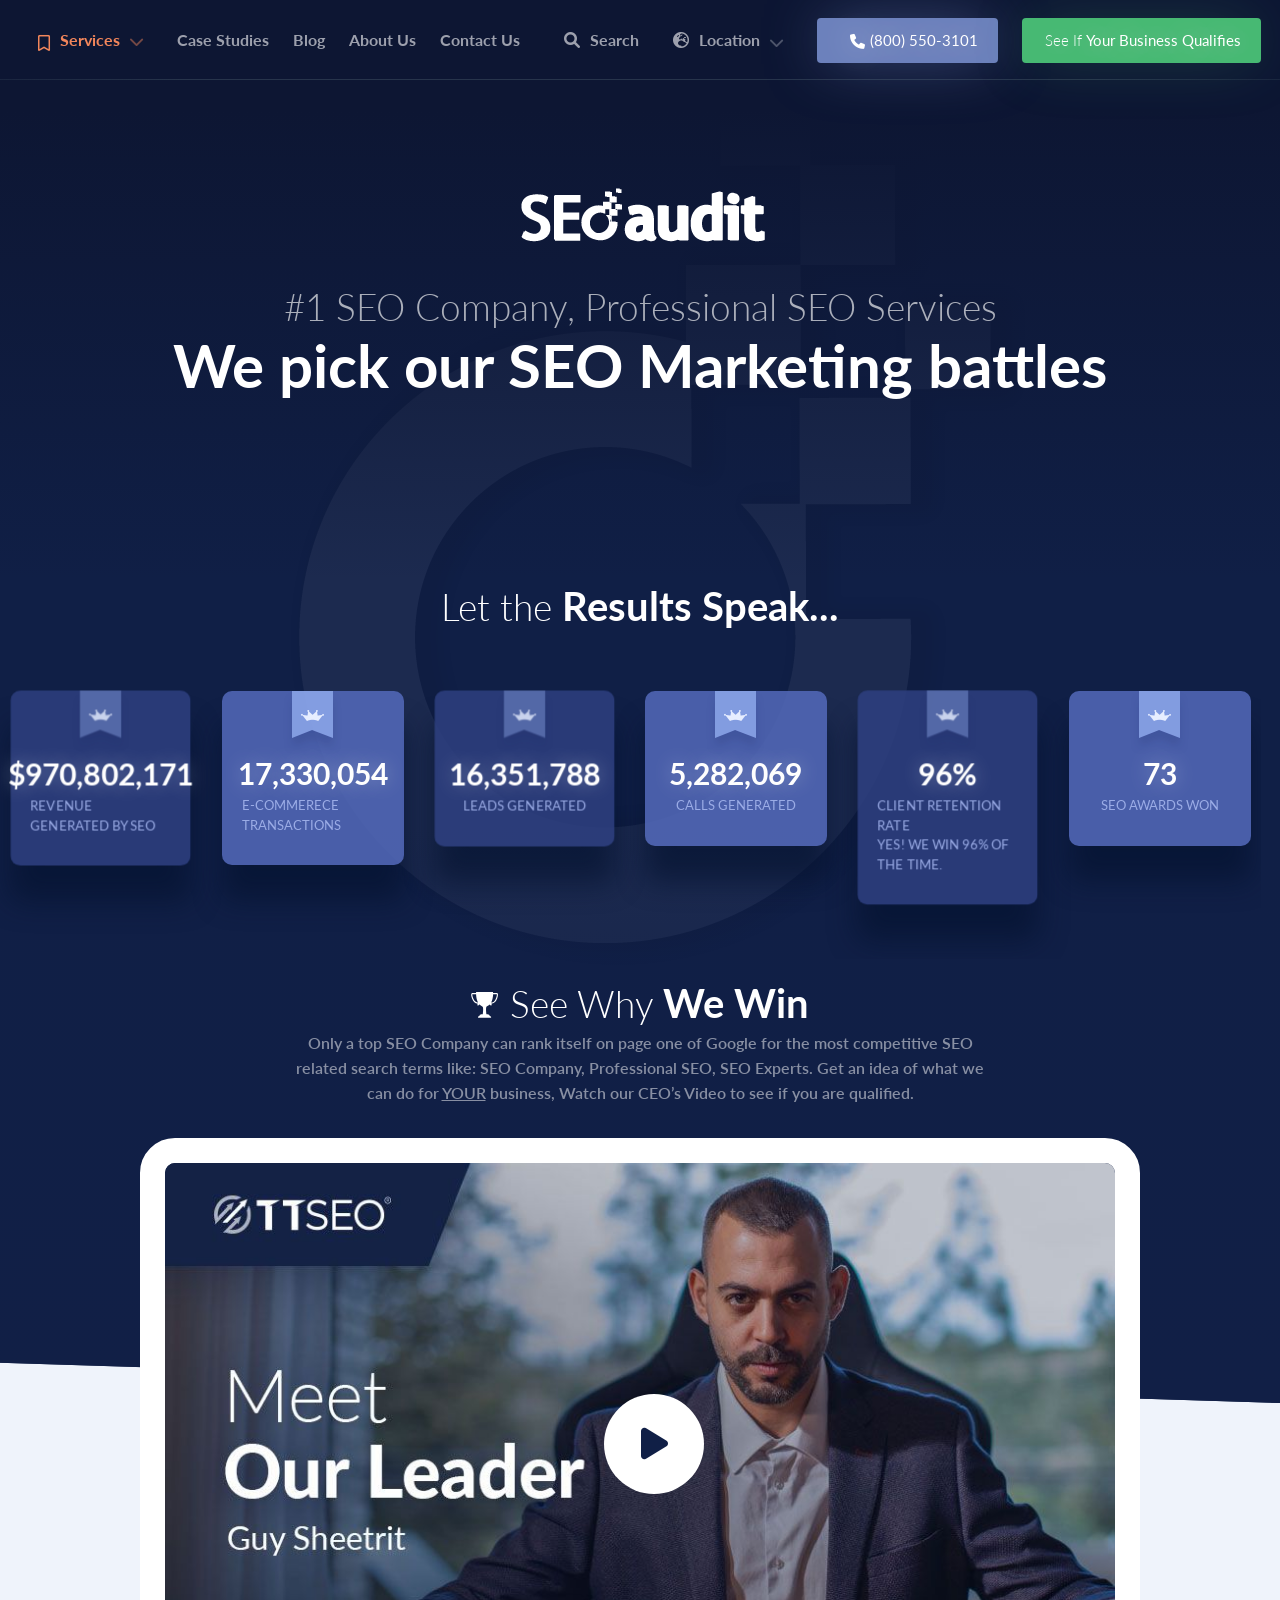
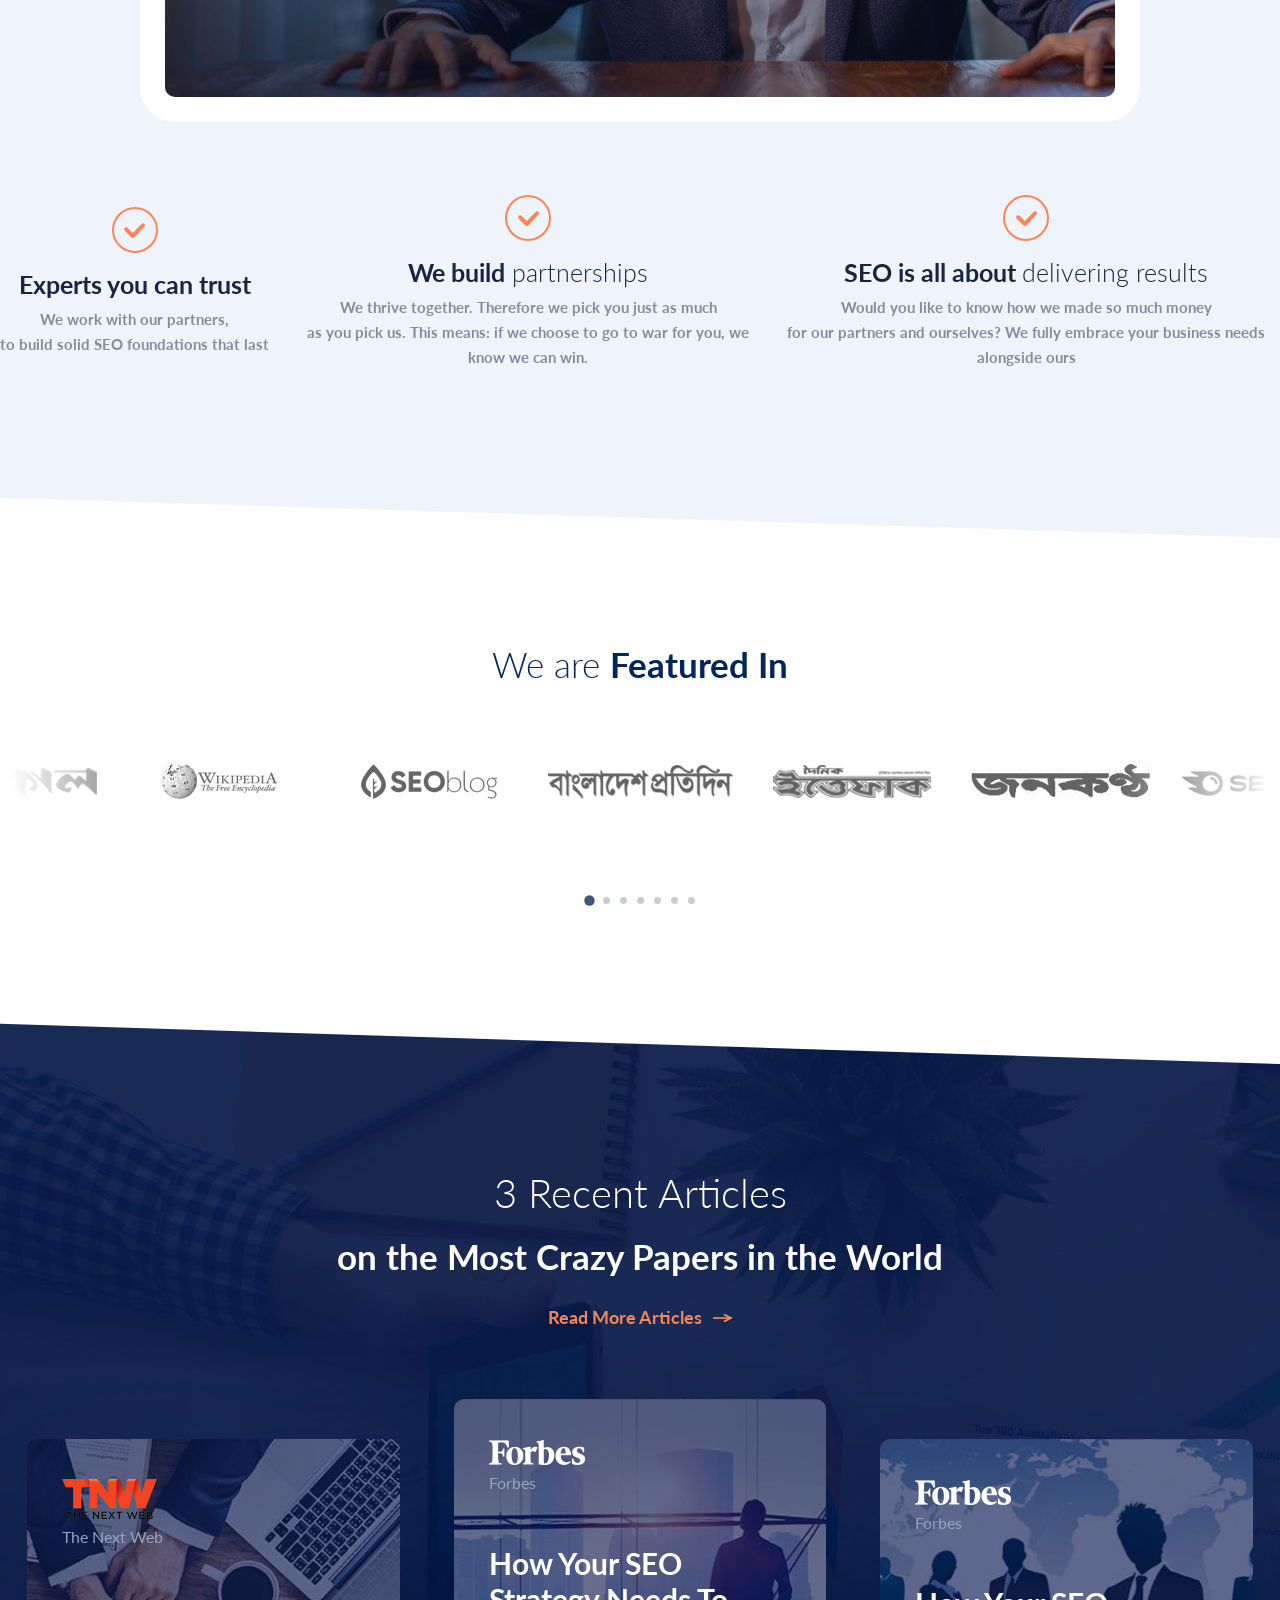
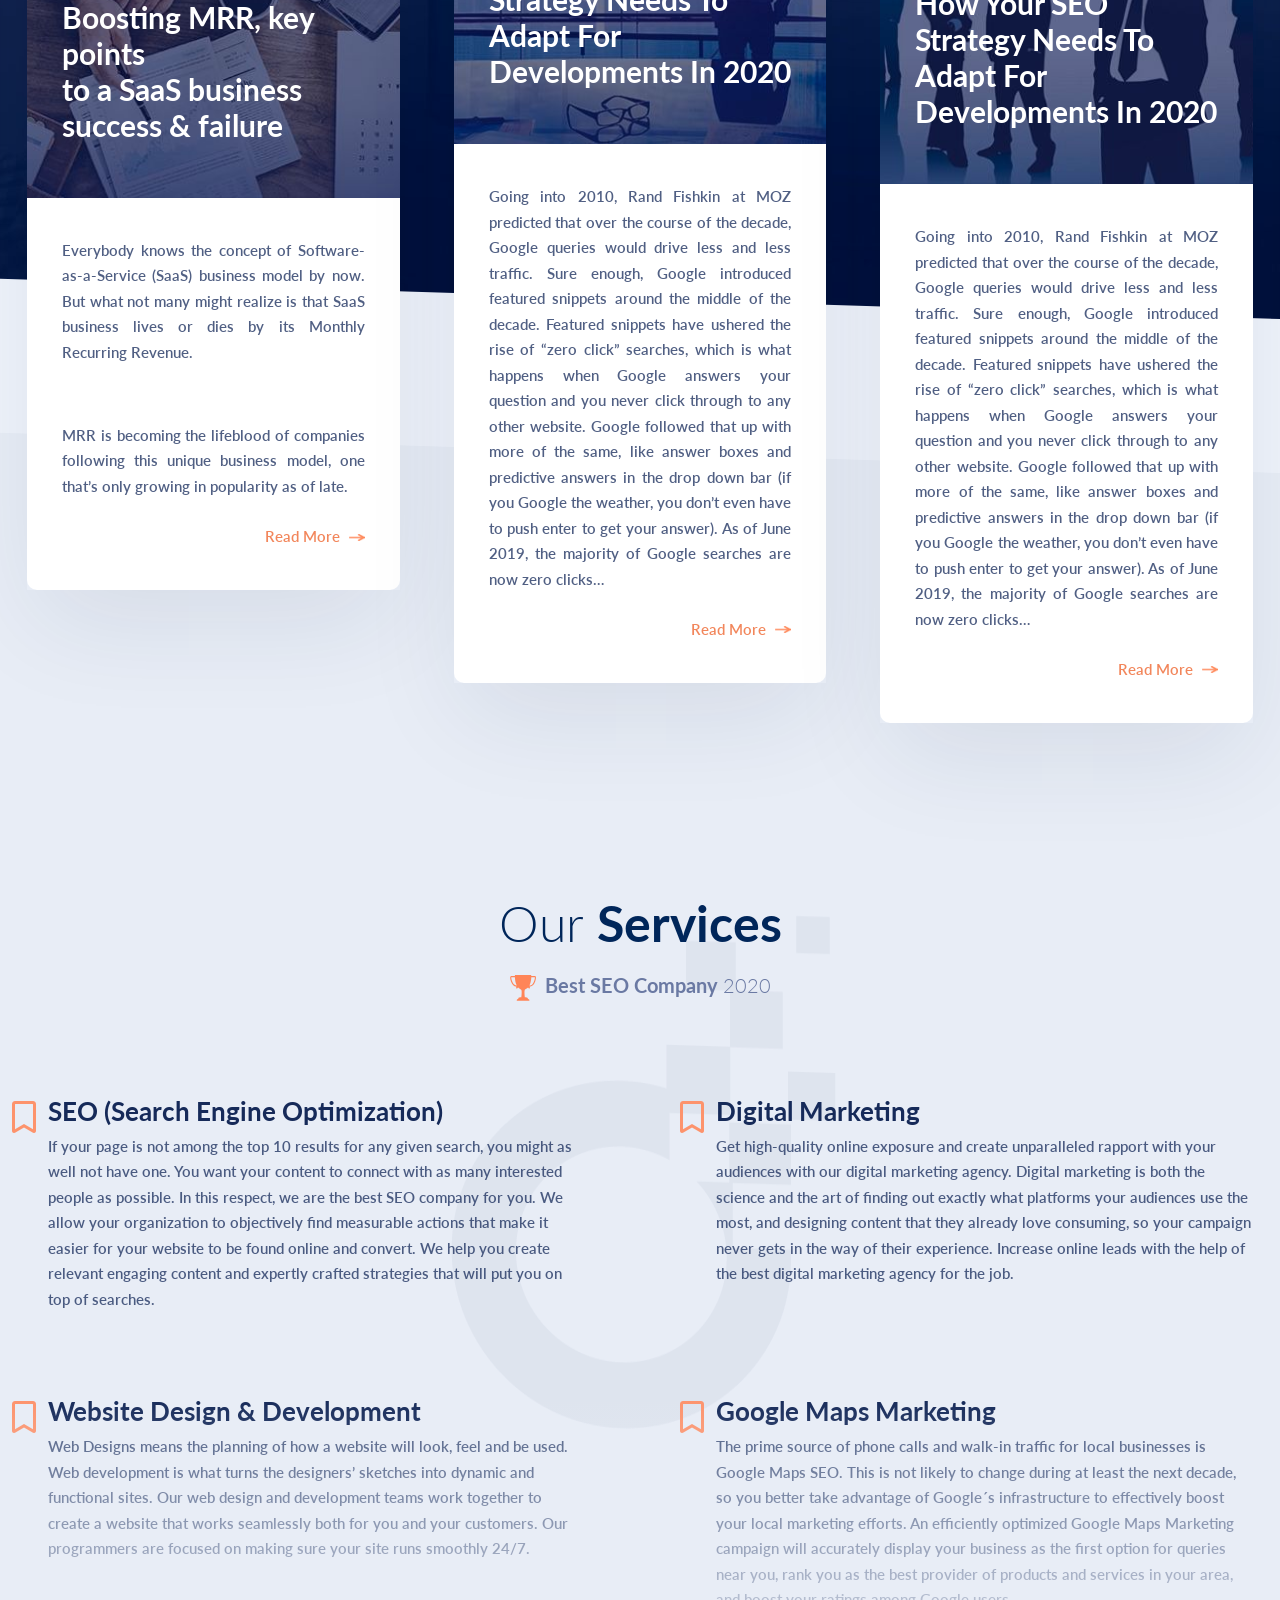
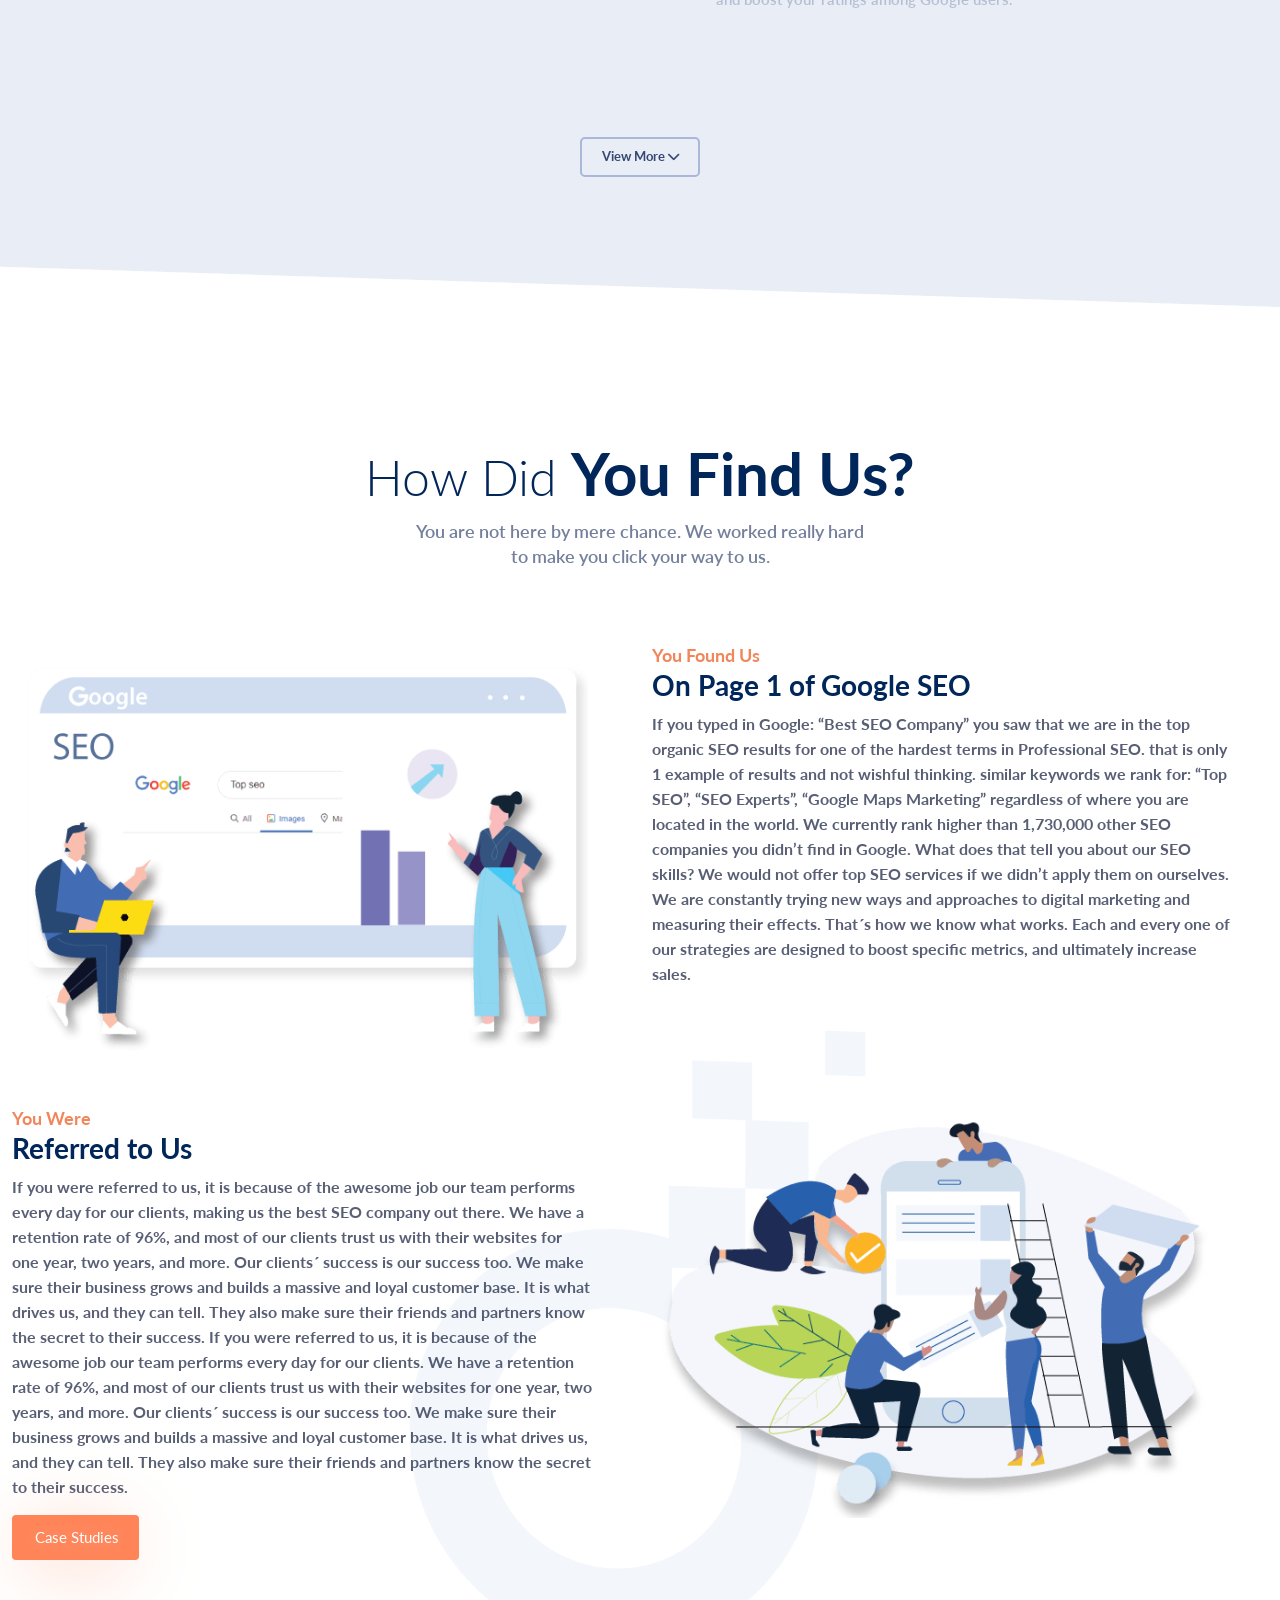
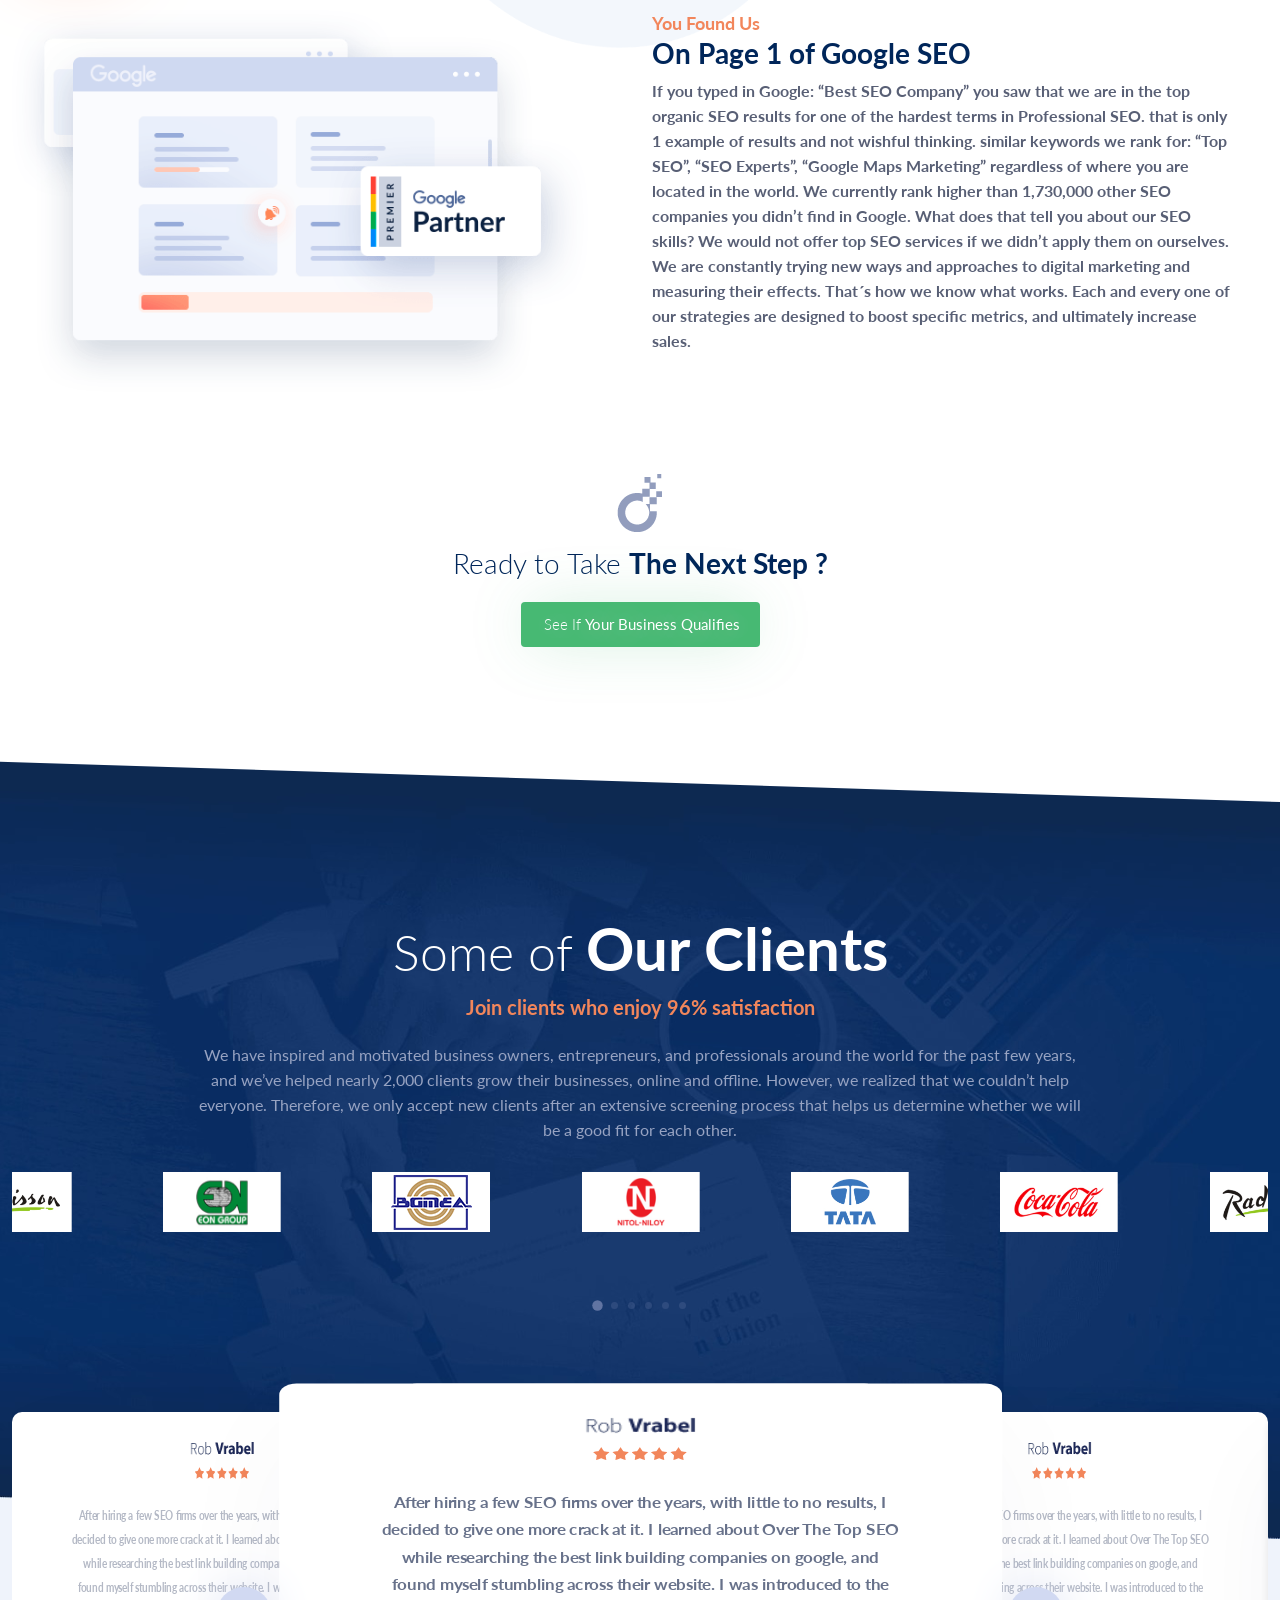
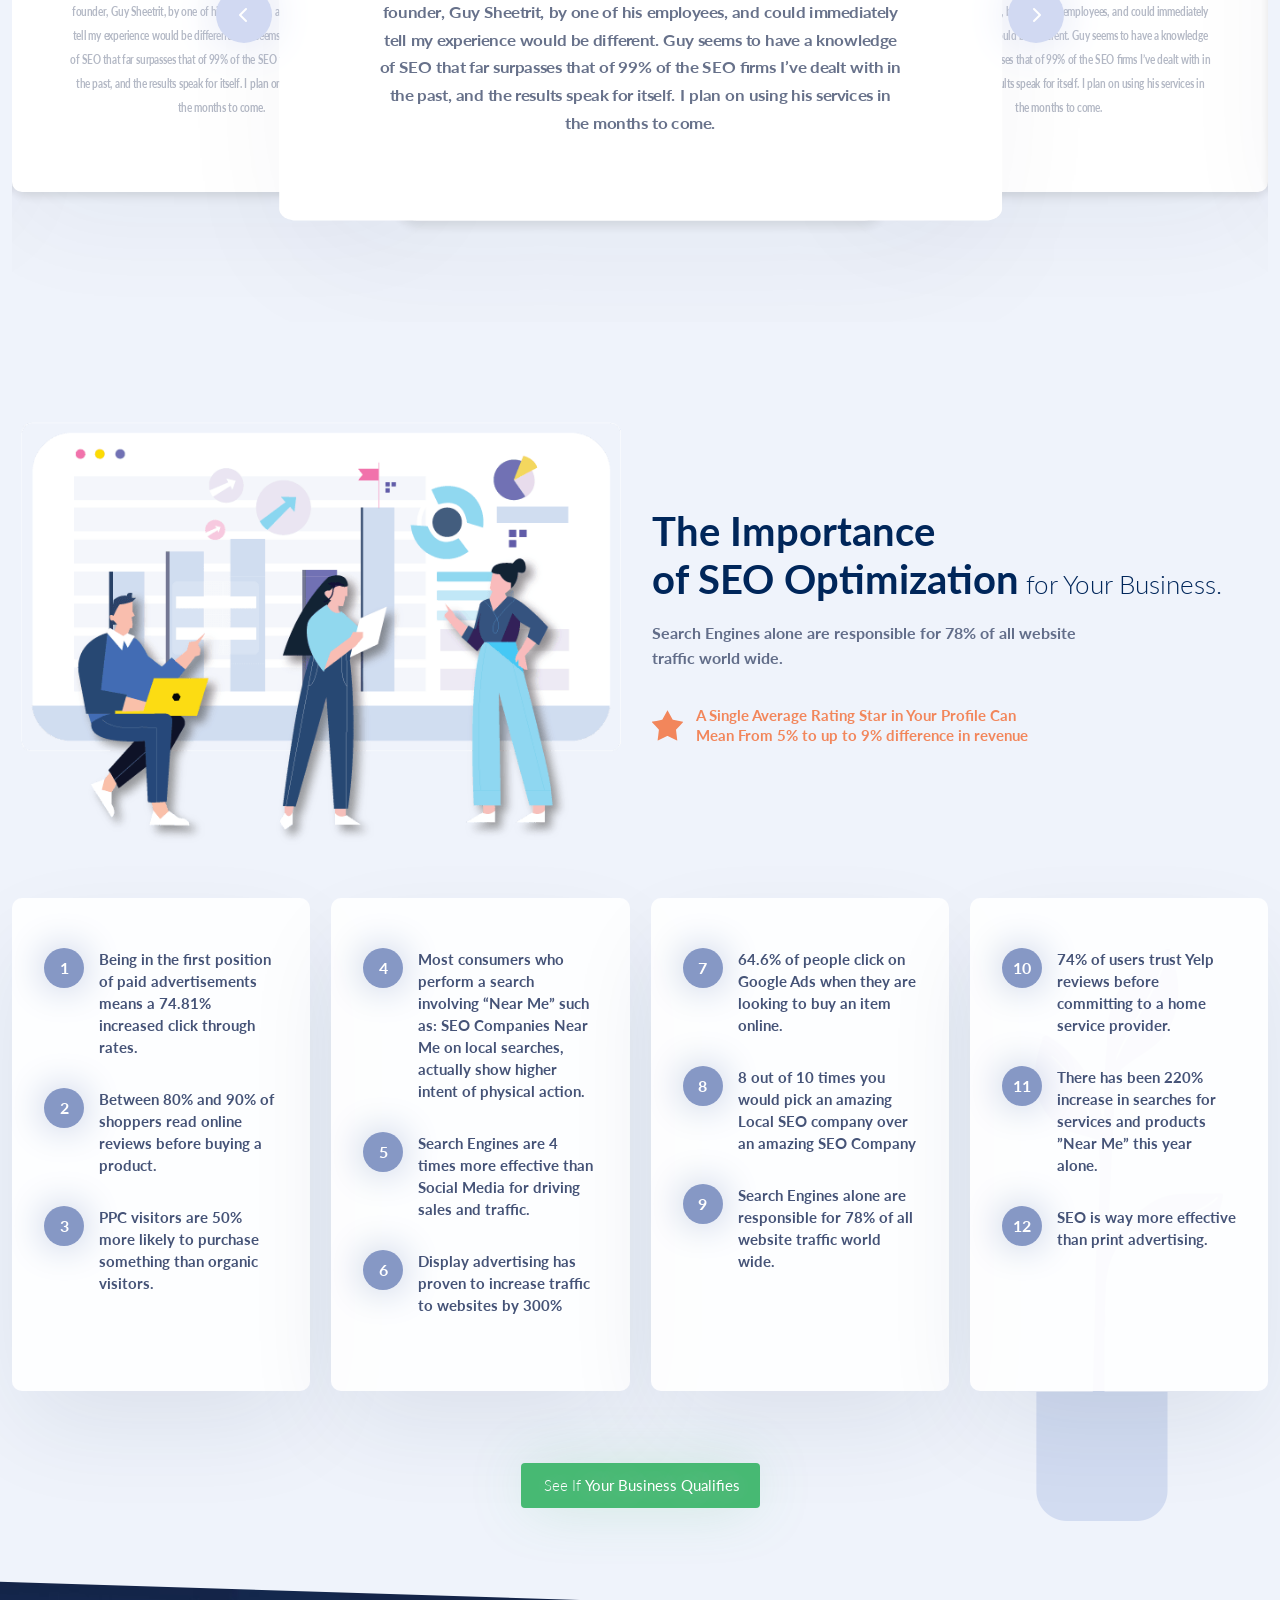
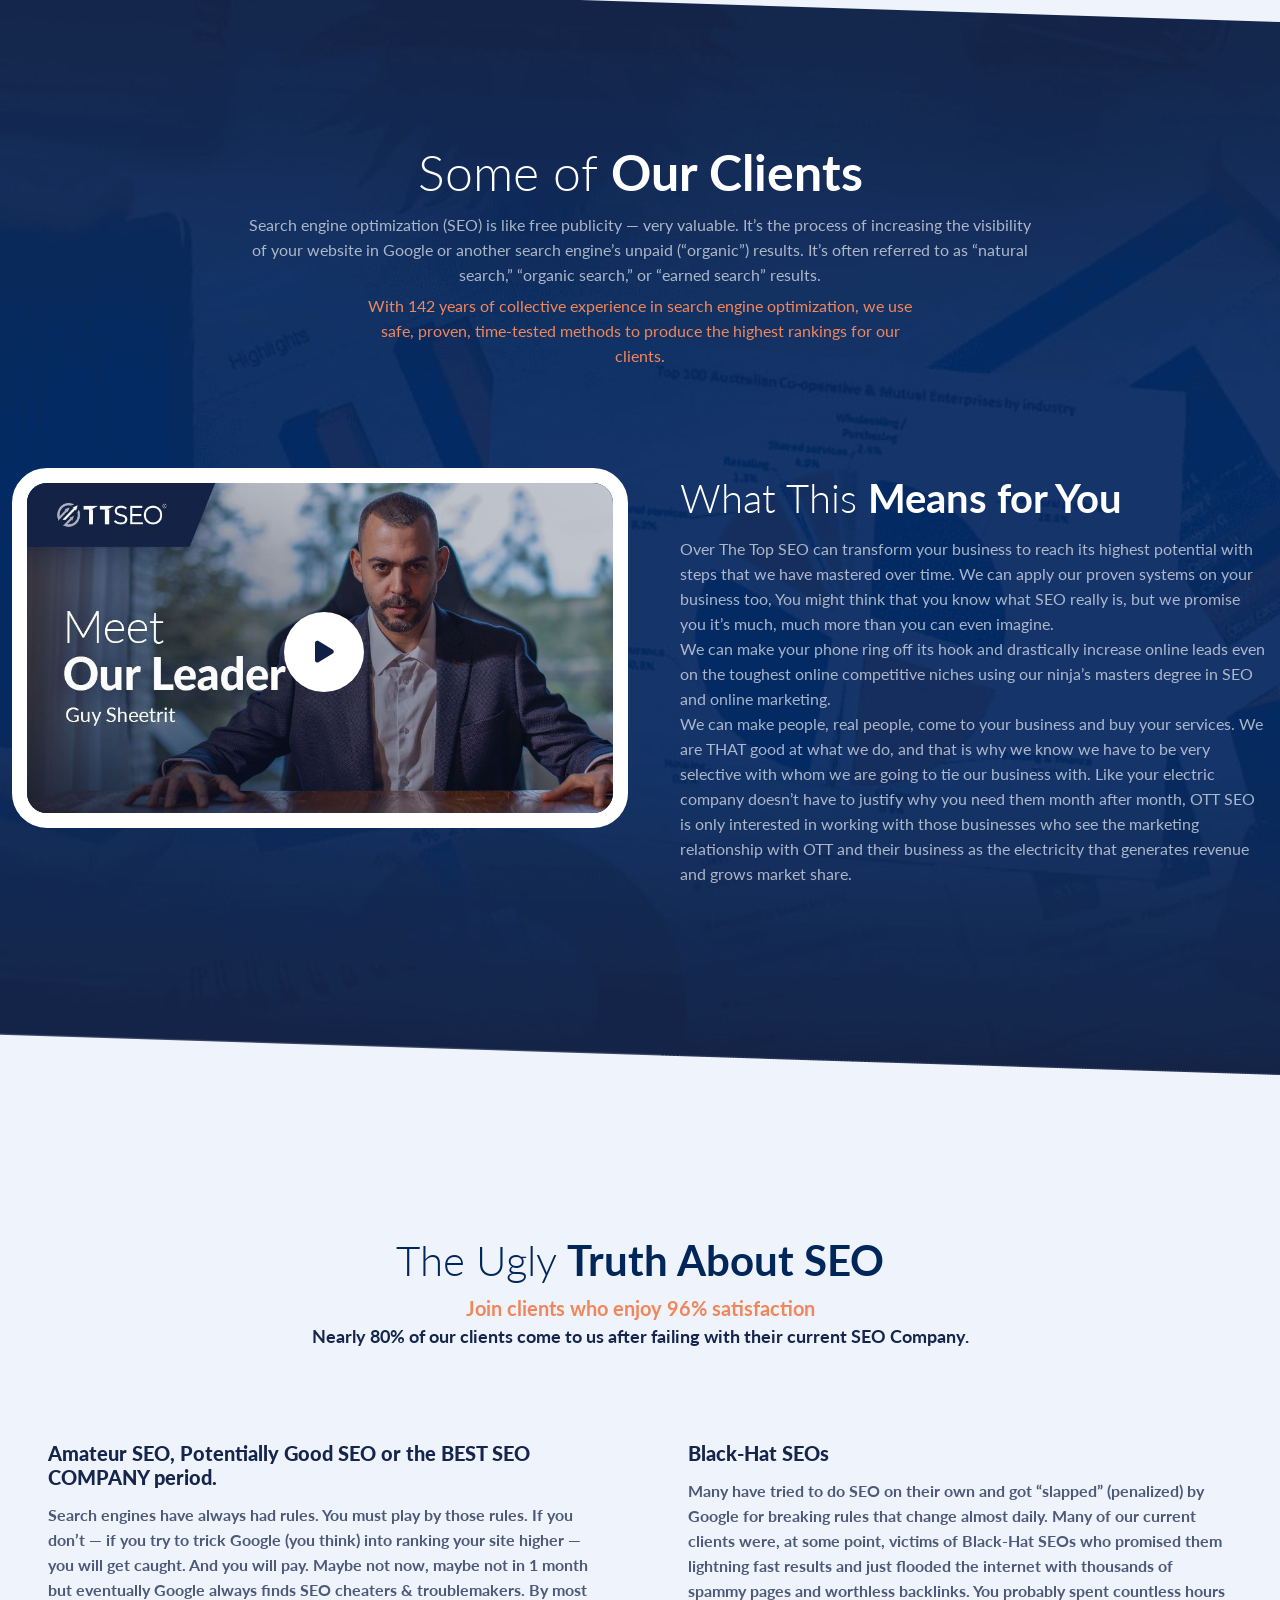
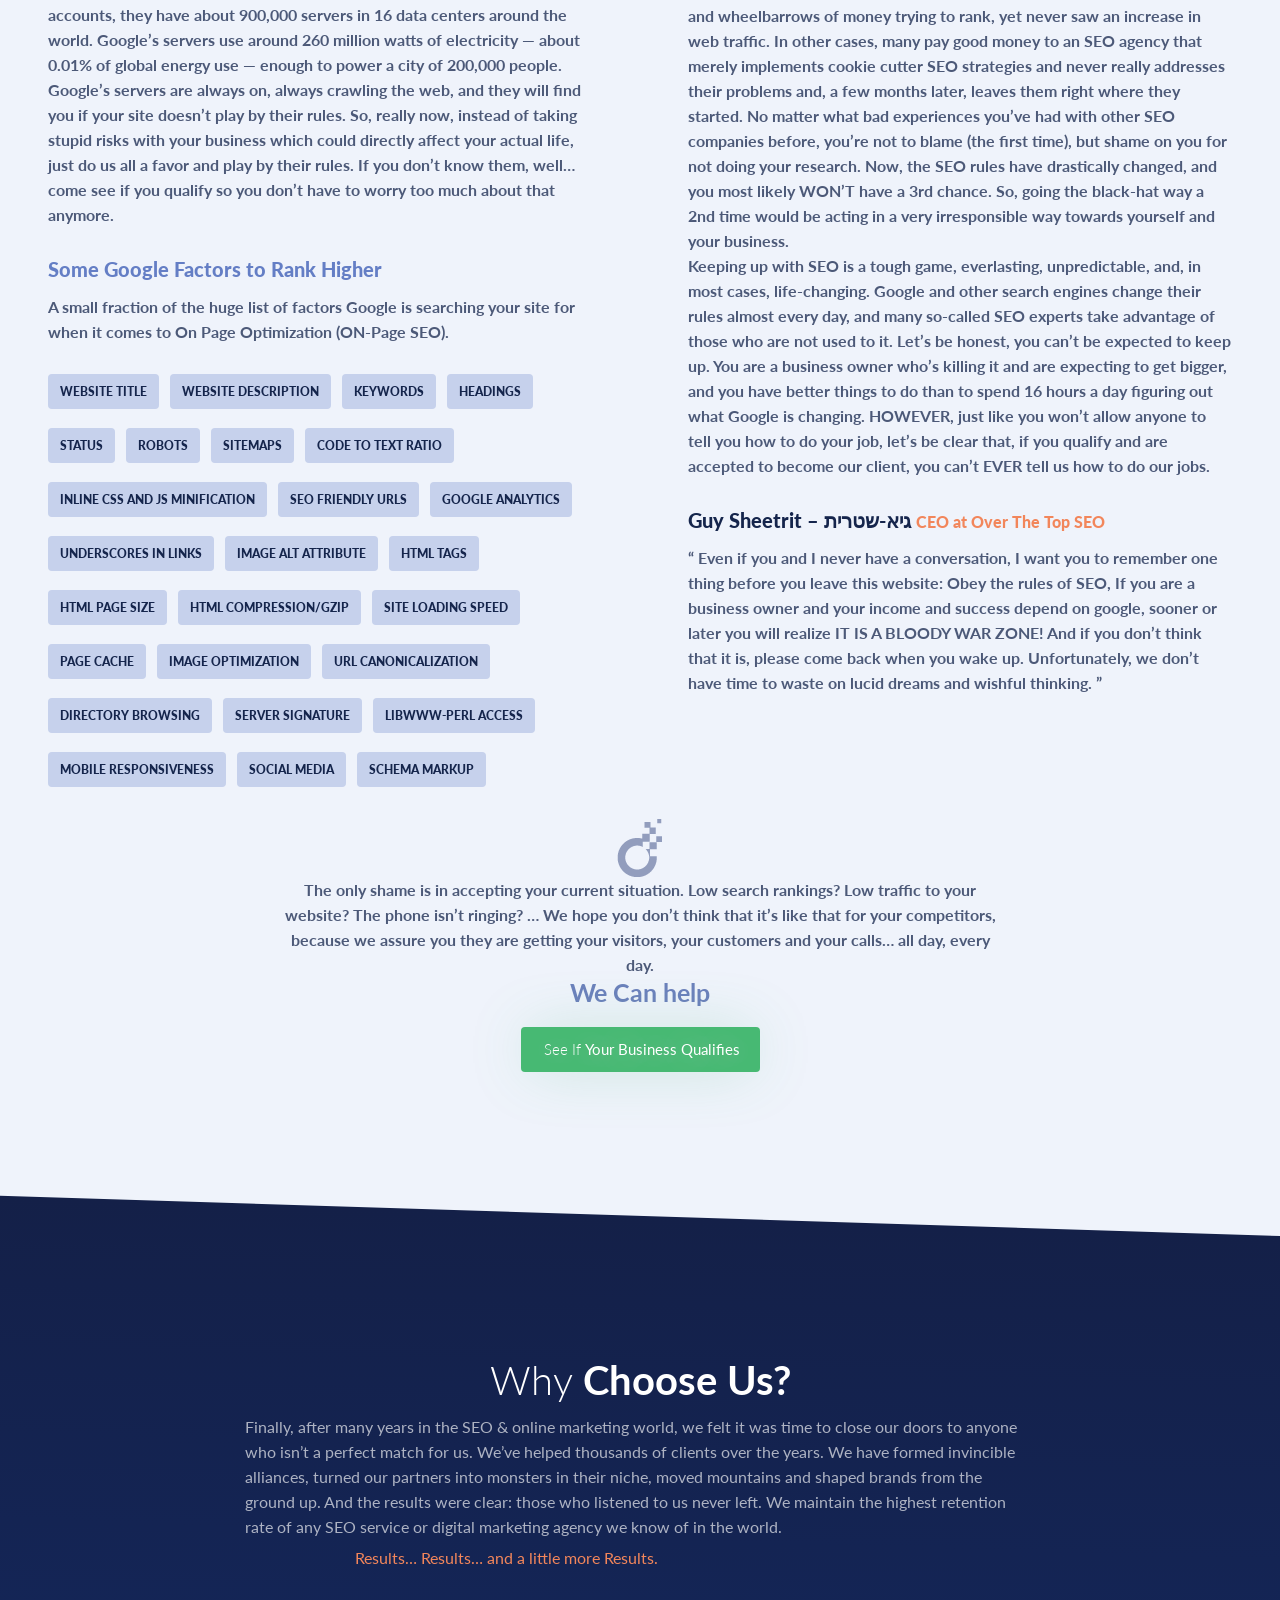
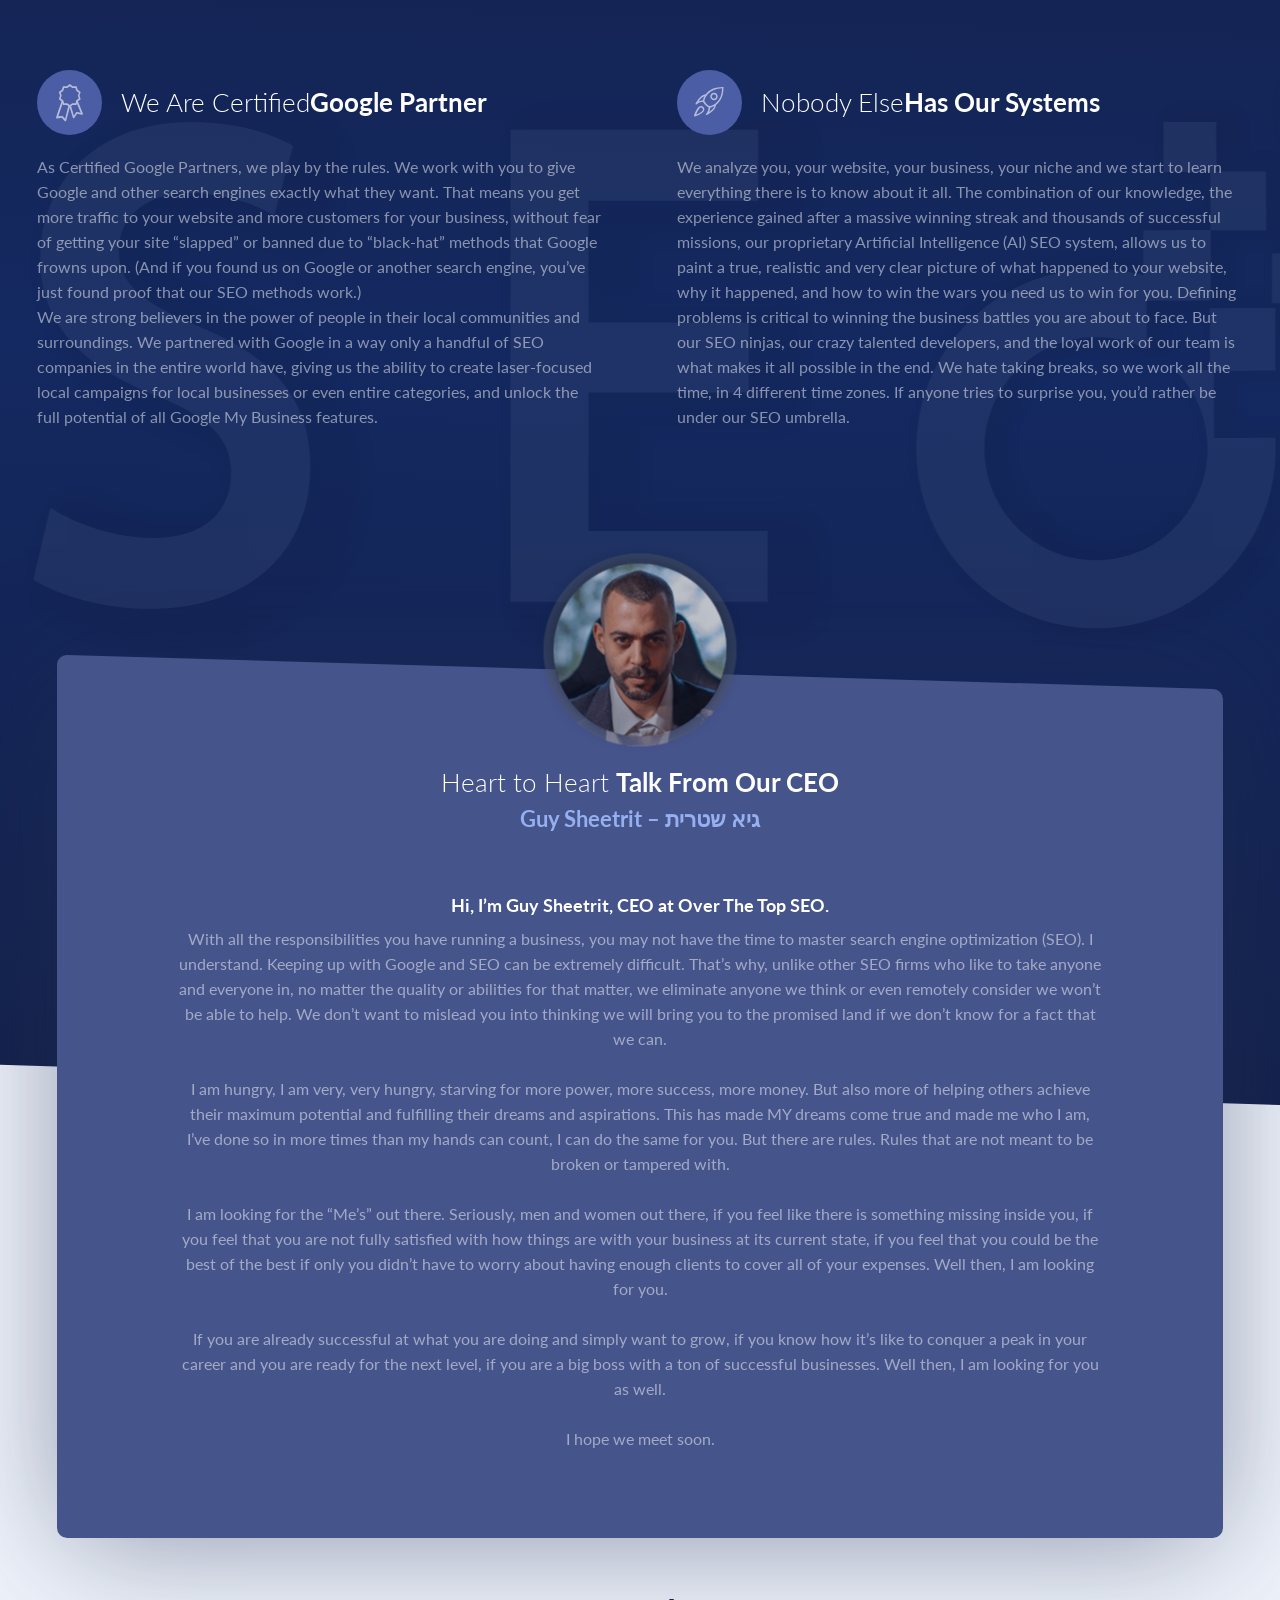
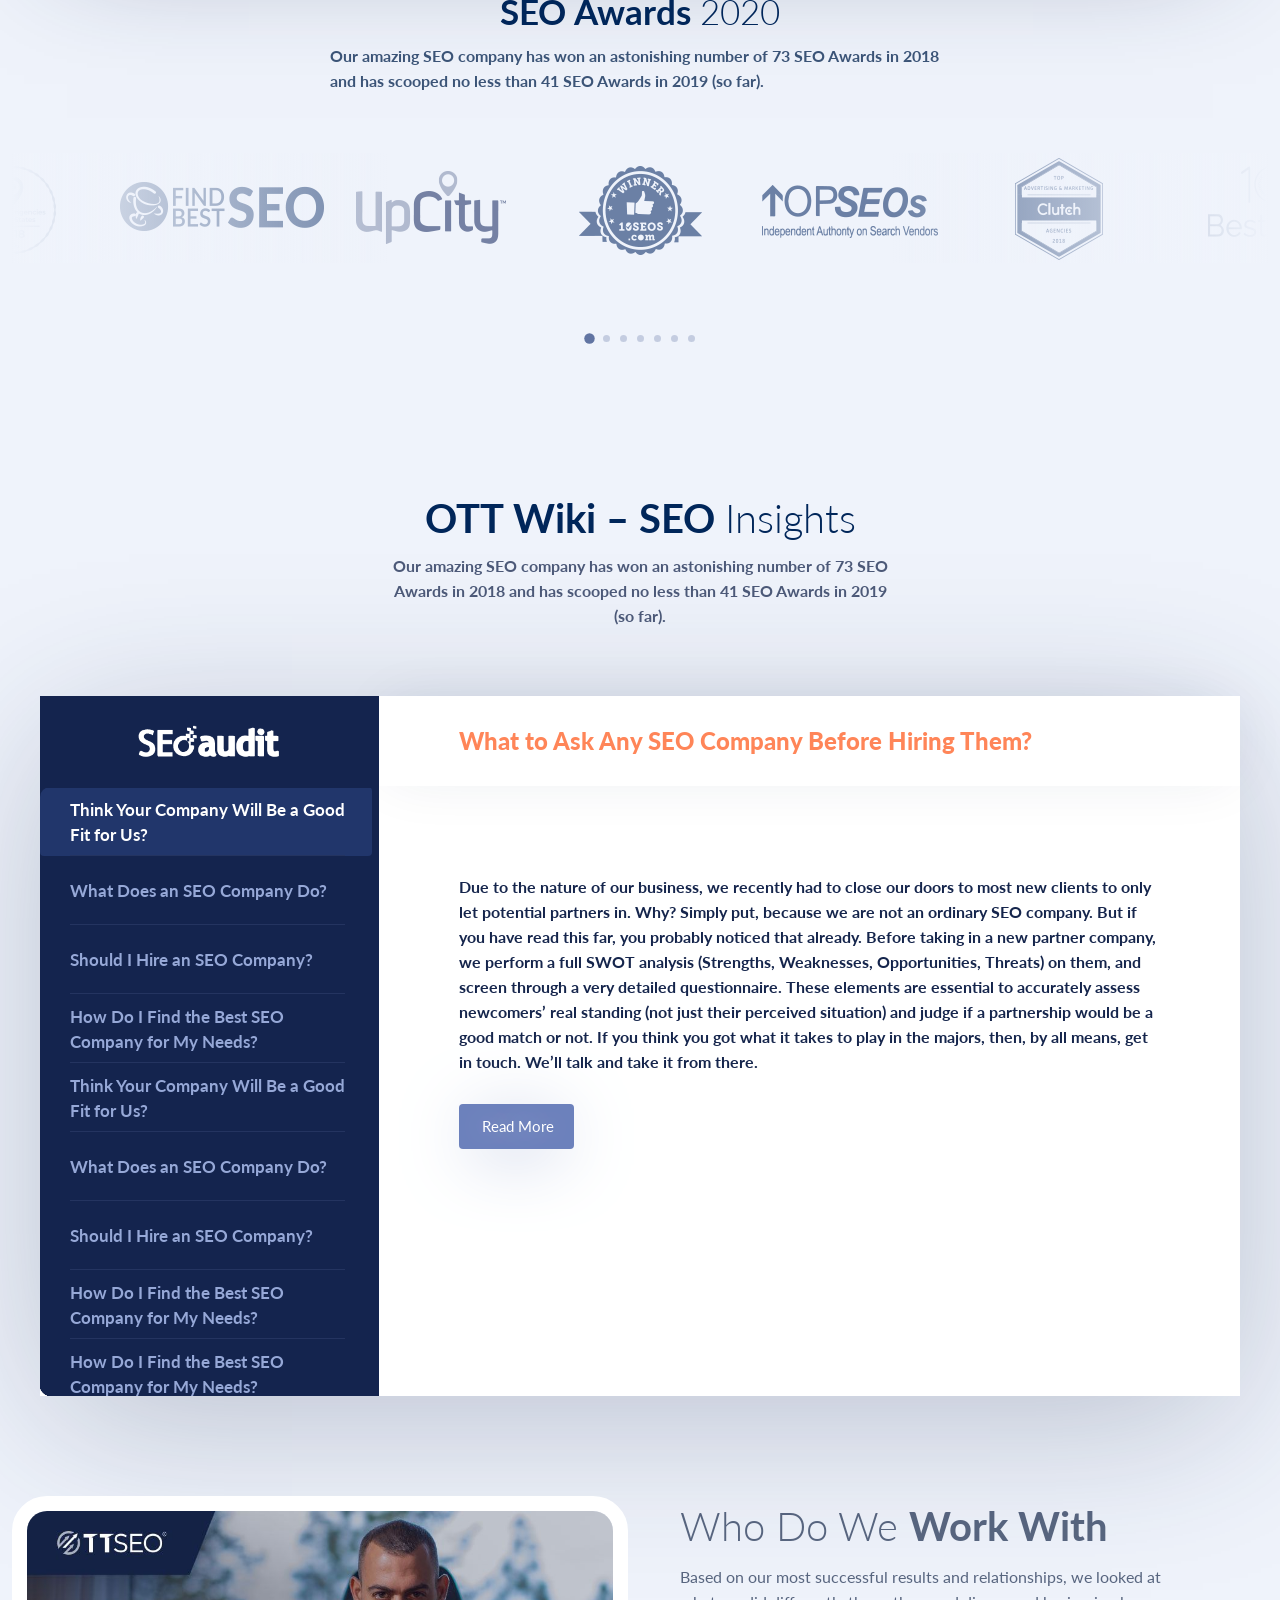
==== index.html @ 8ef9d653 "h2 to h3 href add" ====
<!DOCTYPE html>
<html lang="en">

<head>
    <meta charset="UTF-8">
    <meta http-equiv="X-UA-Compatible" content="IE=edge">
    <meta name="viewport" content="width=device-width, initial-scale=1.0">
    <title>over the top seo</title>

    <!-- style css  -->
    <link rel="stylesheet" href="./assets/css/style.css">

    <!-- bootstrap css  -->
    <link rel="stylesheet" href="./assets/public/bootstrap.min.css">

    <!-- fonts lato  -->
    <link rel="preconnect" href="https://fonts.googleapis.com">
    <link rel="preconnect" href="https://fonts.gstatic.com" crossorigin>
    <link href="https://fonts.googleapis.com/css2?family=Lato:wght@100;300;400;700&display=swap" rel="stylesheet">

    <!-- font awesome -->
    <link rel="stylesheet" href="https://cdnjs.cloudflare.com/ajax/libs/font-awesome/6.0.0-beta2/css/all.min.css" integrity="sha512-YWzhKL2whUzgiheMoBFwW8CKV4qpHQAEuvilg9FAn5VJUDwKZZxkJNuGM4XkWuk94WCrrwslk8yWNGmY1EduTA==" crossorigin="anonymous" referrerpolicy="no-referrer" />

    <!-- owl carousel  -->
    <link rel="stylesheet" href="https://cdnjs.cloudflare.com/ajax/libs/OwlCarousel2/2.3.4/assets/owl.carousel.min.css"
        integrity="sha512-tS3S5qG0BlhnQROyJXvNjeEM4UpMXHrQfTGmbQ1gKmelCxlSEBUaxhRBj/EFTzpbP4RVSrpEikbmdJobCvhE3g=="
        crossorigin="anonymous" referrerpolicy="no-referrer" />

    <!-- amimate css  -->
    <!-- <link rel="stylesheet" href="https://cdnjs.cloudflare.com/ajax/libs/animate.css/4.1.1/animate.min.css" /> -->


</head>

<body>
    <header class="header-home">
        <div class="header-c__bg skew">
            <div class="inv">
            </div>
        </div>
        <div class="main-header">
            <div class="container-fluid">
                <div class="main-nav">
                    <div class="search-area">
                        <div class="container">
                            <div class="container">
                                <div class="search-content">
                                    <div>
                                        <i class="fas fa-search"></i>
                                    <input type="text" placeholder="search..."/>
                                    </div>
                                    
                                    <i class="fa fa-times s-cross"></i>
                                </div>
                                
                            </div>
                        </div>
                        
                    </div>
                    <div class="navbar-left d-none d-md-flex">
                        <div class="navbar-logo">
                            <a href="#">
                                <img src="./assets/img/seo/white-logo.png" alt="logo"/>
                            </a>
                        </div>
                        <div class="nav-items-left ">
                            <ul class="nav-item-list">
                                <li class="nav-item colored ">
                                    <i class="far fa-bookmark"></i>
                                    services
                                    <i class="fas fa-chevron-down down"></i>

                                    <ul class="main-nav__level-one">
                                        <li class="level-one-item">
                                            <i class="fas fa-bezier-curve"></i>
                                            <div>
                                                Engage
                                                <span>Services</span>
                                            </div>
                                            <i class="icon-chevron-right"></i>
                                            <ul class="main-nav__level-two " style="width: 566px;">
                                                <li>
                                                    <a href="#" rel="noreferre">SEO
                                                        Services</a>
                                                </li>
                                                <li>
                                                    <a href="https://www.overthetopseo.com/digital-marketing/" rel="noreferre">Digital
                                                        Marketing</a>
                                                </li>
                                                <li>
                                                    <a href="https://www.overthetopseo.com/reputation-management/" rel="noreferre">REPUTATION
                                                        MANAGEMENT (ORM)</a>
                                                </li>
                                                <li>
                                                    <a href="https://www.overthetopseo.com/social-seo-services/" rel="noreferre">SOCIAL
                                                        MEDIA MANAGEMENT</a>
                                                </li>
                                                <li>
                                                    <a href="https://www.overthetopseo.com/pay-per-call-campaigns/" rel="noreferre">PER
                                                        CALL CAMPAIGNS</a>
                                                </li>
                                                <li>
                                                    <a href="https://www.overthetopseo.com/enterprise-seo/" rel="noreferre">ENTERPRISE
                                                        SEO</a>
                                                </li>
                                                <li>
                                                    <a
                                                        href="https://www.overthetopseo.com/local-search-engine-optimization/" rel="noreferre"> Local
                                                        SEO SERVICES</a>
                                                </li>
                                                <li>
                                                    <a href="https://www.overthetopseo.com/on-page-optimization/" rel="noreferre">On-page
                                                        optimization</a>
                                                </li>
                                                <li>
                                                    <a href="https://www.overthetopseo.com/penalty-recovery/" rel="noreferre">PENALTY
                                                        RECOVERY</a>
                                                </li>
                                                <li>
                                                    <a href="https://www.overthetopseo.com/local-pack-seo-services/" rel="noreferre">LOCAL
                                                        MAP LISTINGS</a>
                                                </li>
                                                <li>
                                                    <a href="https://www.overthetopseo.com/website-design-and-development/" rel="noreferre">WEB
                                                        DESIGN &amp; DEVELOPMENT</a>
                                                </li>
                                                <li>
                                                    <a href="https://www.overthetopseo.com/app-development-services/"rel="noreferre">App
                                                        Development Services</a>
                                                </li>
                                            </ul>
                                        </li>

                                        <li class="level-one-item">
                                            <i class="fas fa-brush"></i>
                                            <div>
                                                Brand
                                                <span>Services</span>
                                            </div>
                                            <i class="icon-chevron-right"></i>
                                            <ul class="main-nav__level-two">
                                                <li>
                                                    <a href="https://www.overthetopseo.com/google-maps-marketing/" rel="noreferre">Google
                                                        Maps Marketing</a>
                                                </li>
                                                <li>
                                                    <a href="https://www.overthetopseo.com/content-management/"rel="noreferre">Content
                                                        Management</a>
                                                </li>
                                                <li>
                                                    <a href="https://www.overthetopseo.com/conversion-optimization/" rel="noreferre">Conversion
                                                        Optimization</a>
                                                </li>
                                                <li>
                                                    <a href="https://www.overthetopseo.com/brand-management/"rel="noreferre">Brand
                                                        Management</a>
                                                </li>
                                                <li>
                                                    <a href="https://www.overthetopseo.com/graphic-design-services/"rel="noreferre">Graphic
                                                        &amp; Logo Design</a>
                                                </li>
                                                <li>
                                                    <a href="https://www.overthetopseo.com/email-marketing/"rel="noreferre">Email
                                                        Marketing Campaigns</a>
                                                </li>
                                                <li>
                                                    <a href="https://www.overthetopseo.com/lead-management/"rel="noreferre">Inbound
                                                        Lead Generation</a>
                                                </li>
                                                <li>
                                                    <a
                                                        href="https://www.overthetopseo.com/w3c-website-compliance-optimization/"rel="noreferre">W3C
                                                        Compliance And Optimization</a>
                                                </li>
                                                <li>
                                                    <a
                                                        href="https://www.overthetopseo.com/pagespeed-insights-optimization/"rel="noreferre">Page
                                                        Speed Insights optimization</a>
                                                </li>
                                                <li>
                                                    <a
                                                        href="https://www.overthetopseo.com/customized-offline-marketing-campaigns/" rel="noreferre">Customized
                                                        Marketing Campaigns</a>
                                                </li>
                                            </ul>
                                        </li>

                                        <li class="level-one-item">
                                            <i class="fas fa-bullseye"></i>
                                            <div>
                                                Niche
                                                <span>Services</span>
                                            </div>
                                            <i class="icon-chevron-right"></i>
                                            <ul class="main-nav__level-two main-nav__calc" style="width: 1195.08px;">
                                                <li class="">
                                                    <a href="https://www.overthetopseo.com/franchise-marketing/" rel="noreferre">FRANCHISE
                                                        MARKETING</a>
                                                </li>
                                                <li class="">
                                                    <a
                                                        href="https://www.overthetopseo.com/enterprise-marketing-service/" rel="noreferre">ENTERPRISE
                                                        MARKETING</a>
                                                </li>
                                                <li class="">
                                                    <a href="#">LAWYERS MARKETING</a>

                                                </li>
                                                <li class="main-nav__level-three">
                                                    <a
                                                        href="https://www.overthetopseo.com/amazon-seo-complete-ranking-guide-top-seo/" rel="noreferre">AMAZON
                                                        SEO</a>
                                                </li>
                                                <li class="main-nav__level-three">
                                                    <a href="https://www.overthetopseo.com/ebay-seo/" rel="noreferre">EBAY SEO</a>
                                                </li>
                                                <li class="main-nav__level-three">
                                                    <a href="https://www.overthetopseo.com/seo-for-etsy/" rel="noreferre">SEO FOR
                                                        ETSY</a>
                                                </li>
                                                <li class="main-nav__level-three">
                                                    <a href="https://www.overthetopseo.com/bigcommerce-seo/" rel="noreferre">BIG
                                                        COMMERCE SEO</a>
                                                </li>
                                                <li class="main-nav__level-three">
                                                    <a href="https://www.overthetopseo.com/shopify-seo/" rel="noreferre">SHOPIFY SEO</a>
                                                </li>
                                                <li class="main-nav__level-three">
                                                    <a href="https://www.overthetopseo.com/seo-for-bonanza/" rel="noreferre">SEO FOR
                                                        BONANZA</a>
                                                </li>
                                                <li class="">
                                                    <a href="#">HEALTH MARKETING SERVICES</a>

                                                </li>
                                                <li class="main-nav__level-three">
                                                    <a
                                                        href="https://www.overthetopseo.com/addiction-treatment-drug-rehab-marketing/" rel="noreferre">DRUG
                                                        REHAB MARKETING &amp; ADDICTION TREATMENT SEO</a>
                                                </li>
                                                <li class="main-nav__level-three">
                                                    <a href="https://www.overthetopseo.com/mental-health-marketing/" rel="noreferre">MENTAL
                                                        HEALTH MARKETING</a>
                                                </li>
                                                <li class="main-nav__level-three">
                                                    <a href="https://www.overthetopseo.com/dental-marketing/" rel="noreferre">DENTAL
                                                        MARKETING</a>
                                                </li>
                                                <li class="main-nav__level-three">
                                                    <a href="https://www.overthetopseo.com/doctors-marketing/" rel="noreferre">DOCTORS
                                                        MARKETING</a>
                                                </li>
                                                <li class="main-nav__level-three">
                                                    <a href="https://www.overthetopseo.com/chiropractic-marketing/"rel="noreferre">CHIROPRACTIC
                                                        MARKETING</a>
                                                </li>
                                                <li class="main-nav__level-three">
                                                    <a href="https://www.overthetopseo.com/orthodontist-marketing/"rel="noreferre">ORTHODONTIST
                                                        MARKETING</a>
                                                </li>
                                                <li class="">
                                                    <a href="#" rel="noreferre">LOCAL NICHE MARKETING</a>

                                                </li>
                                                <li class="main-nav__level-three">
                                                    <a href="https://www.overthetopseo.com/water-damage-marketing/" rel="noreferre">WATER
                                                        DAMAGE MARKETING</a>
                                                </li>
                                                <li class="main-nav__level-three">
                                                    <a
                                                        href="https://www.overthetopseo.com/cleaning-business-marketing/"rel="noreferre">CLEANING
                                                        BUSINESS MARKETING</a>
                                                </li>
                                                <li class="main-nav__level-three">
                                                    <a href="https://www.overthetopseo.com/carpet-cleaner-marketing/" rel="noreferre">CARPET
                                                        CLEANER MARKETING</a>
                                                </li>
                                                <li class="main-nav__level-three">
                                                    <a href="https://www.overthetopseo.com/seo-marketing/" rel="noreferre">SEO
                                                        MARKETING</a>
                                                </li>
                                                <li class="main-nav__level-three">
                                                    <a href="https://www.overthetopseo.com/realtor-marketing/" rel="noreferre">REALTOR
                                                        MARKETING</a>
                                                </li>
                                                <li class="main-nav__level-three">
                                                    <a href="https://www.overthetopseo.com/garage-door-marketing/" rel="noreferre">GARAGE
                                                        DOOR MARKETING</a>
                                                </li>
                                                <li class="main-nav__level-three">
                                                    <a href="https://www.overthetopseo.com/plumbers-marketing/"rel="noreferre">PLUMBERS
                                                        MARKETING</a>
                                                </li>
                                                <li class="main-nav__level-three">
                                                    <a href="https://www.overthetopseo.com/roofing-marketing/" rel="noreferre">ROOFING
                                                        MARKETING</a>
                                                </li>
                                                <li class="main-nav__level-three">
                                                    <a href="https://www.overthetopseo.com/plastic-surgeons-marketing/" rel="noreferre">PLASTIC
                                                        SURGEONS MARKETING</a>
                                                </li>
                                                <li class="main-nav__level-three">
                                                    <a href="https://www.overthetopseo.com/accountant-marketing/" rel="noreferre">ACCOUNTANT
                                                        MARKETING</a>
                                                </li>
                                                <li class="">
                                                    <a href="https://www.overthetopseo.com/non-profit-seo/" rel="noreferre">NON-PROFIT
                                                        SEO</a>
                                                </li>
                                                <li class="">
                                                    <a href="https://www.overthetopseo.com/seo-for-kickstarter/" rel="noreferre">SEO FOR
                                                        KICKSTARTER</a>
                                                </li>
                                            </ul>
                                        </li>

                                        <li class="main-nav__item colored level-one-item">
                                            <i class="fab fa-creative-commons-share"></i>
                                            <div>Follow</div>
                                            <span class="arrow"></span>
                                            <ul class="main-nav__level-two">
                                                <li class="spaced">
                                                    <a href="/about-us/#mtt">MEET THE TEAM</a>
                                                </li>
                                                <li class="spaced">
                                                    <a href="https://www.overthetopseo.com/seo-cybersecurity-training/" rel="noreferre">SEO
                                                        &amp; CYBERSECURITY TRAINING</a>
                                                </li>
                                                <li class="spaced">
                                                    <a href="https://www.overthetopseo.com/seo-hosting-services/" rel="noreferre">SEO
                                                        HOSTING</a>
                                                </li>
                                                <li class="spaced">
                                                    <a href="https://www.overthetopseo.com/map-section/" rel="noreferre">LOCATIONS</a>
                                                </li>
                                                <li class="spaced">
                                                    <a href="https://www.overthetopseo.com/why-trust-us/" rel="noreferre">WHY TRUST
                                                        US</a>
                                                </li>
                                            </ul>
                                        </li>
                                    </ul>
                                </li>
                                <li class="nav-item">case studies</li>
                                <li class="nav-item">blog</li>
                                <li class="nav-item">about us</li>
                                <li class="nav-item">contact us</li>
                            </ul>
                        </div>
                    </div>
                    <div class="navbar-right d-none d-md-flex">
                        <div class="nav-items-right">
                            <ul class="nav-item-list">
                                <li class="nav-item search"><i class="fas fa-search"></i>search</li>
                                <li class="nav-item location-menu"><i class="fas fa-globe-europe"></i>location
                                    <i class="fas fa-chevron-down down"></i>
                                    <ul class="main-nav__level-one location">
                                        <li class="level-one-item">
                                            <i class="fas fa-map-marker-alt"></i>
                                            <div>
                                                Bangladesh
                                                <span>house-4, Road-10, sector-10, Uttara,Dhaka</span>
                                            </div>
                                            <i class="icon-chevron-right"></i>
                                        </li>
                                    </ul>
                                </li>
                                <li class="nav-item">
                                    <a href="tel:+1(800)550-3101" class="cta cta_phone" rel="noreferre">
                                        <i class="fas fa-phone"></i>
                                        <span>(800) 550-3101</span>
                                        <span class="mobile">Call Us</span>
                                    </a>
                                </li>
                                <li class="nav-item">
                                    <a href="/qualification-form/" class="cta" rel="noreferre">
                                        See If <span>Your Business Qualifies </span>
                                        <span class="arrow"></span>
                                    </a>
                                </li>
                            </ul>
                        </div>
                    </div>

                    <div class="container d-block d-md-none">
                        <div class="mobile-menu">
                            <div class="mb-menu-btn mb-show">
                                <p class="heading">MENU</p>
                            </div>
                            <div class="mobile-logo">
                                <div class="navbar-logo">
                                    <a href="#" rel="noreferre">
                                        <img src="./assets/img/seo/white-logo.png" alt="logo"/>
                                    </a>
                                </div>
                            </div>
                            <div class="call-btn-mob">
                                <a href="tel:+1(800)550-3101" class="cta cta_phone" rel="noreferre">
                                    <i class="fas fa-phone"></i>
                                    <!-- <span>(800) 550-3101</span> -->
                                    <!-- <span class="mobile">Call Us</span> -->
                                </a>
                            </div>
                        </div>
                    </div>

                    <div class="mobile-navbar-dropdown d-block d-md-none">
                        <div class="menu-top">
                                <div class="mobile-logo">
                                    <div class="navbar-logo">
                                        <a href="#" rel="noreferre">
                                            <img src="./assets/img/seo/white-logo.png" alt="logo"/>
                                        </a>
                                    </div>
                                </div>
                                <div class="close-button">
                                    <div class="mb-menu-btn mb-hide">
                                        <p class="heading">CLOSE</p>
                                    </div>
                                </div>
                            </div>
                            <div class="menus-mobile">
                                <ul class="mobile-menu-list">
                                    <li class="nav-item colored ">
                                        <i class="far fa-bookmark"></i>
                                        services
                                        <i class="fas fa-chevron-down down"></i>
    
                                        <ul class="main-nav__level-one">
                                            <li class="level-one-item">
                                                <i class="fas fa-bezier-curve"></i>
                                                <div>
                                                    Engage
                                                    <span>Services</span>
                                                </div>
                                            </li>
                                            <li class="level-one-item">
                                                <i class="fas fa-brush"></i>
                                                <div>
                                                    Brand
                                                    <span>Services</span>
                                                </div>
                                                </li>
                                                <li class="level-one-item">
                                                    <i class="fas fa-bullseye"></i>
                                                    <div>
                                                        Niche
                                                        <span>Services</span>
                                                    </div>
                                                    </li>

                                                        <li class="main-nav__item colored level-one-item">
                                                <i class="fab fa-creative-commons-share"></i>
                                                <div>Follow</div>
                                                </li>
                                            </ul>
                                    </li>
                                    <li class="nav-item">case studies</li>
                                <li class="nav-item">blog</li>
                                <li class="nav-item">about us</li>
                                <li class="nav-item">contact us</li>
                                </ul>
                                <ul class="mobile-buttons-gb d-flex justify-content-between">
                                    <li class="nav-item">
                                        <a href="tel:+1(800)550-3101" class="cta cta_phone" rel="noreferre">
                                            <i class="fas fa-phone"></i>
                                            <span>(800) 550-3101</span>
                                            <span class="mobile">Call Us</span>
                                        </a>
                                    </li>
                                    <li class="nav-item">
                                        <a href="/qualification-form/" class="cta" rel="noreferre">
                                            See If <span>Your Business Qualifies </span>
                                            <span class="arrow"></span>
                                        </a>
                                    </li>
                                </ul>
                            </div>

                    </div>

                </div>
            </div>
            <div class=" header-div-content">
                <div class="container">
                    <div class="header-middle-div">
                        <h1 class="heading" style="font-size: 37px !important;">
                            #1 SEO Company, Professional SEO Services<br />
                            <span>We pick our SEO Marketing battles</span>
                        </h1>
                    </div>
                </div>
            </div>



            <div class="card-wrapp">
                <div class="heading heading_white">
                    Let the
                    <span>Results Speak...</span>
                </div>
                <div class="slider-area">
                    <div class="owl-carousel card-carousel cards">
                        <div class="item ">
                            <div class="cards__card">
                                <p>$970,802,171</p>
                                <span>Revenue Generated by SEO</span>
                            </div>
                        </div>
                        <div class="item">
                            <div class="cards__card">
                                <p>17,330,054</p>
                                <span>E-commerece Transactions</span>
                            </div>
                        </div>
                        <div class="item ">
                            <div class="cards__card">
                                <p>16,351,788</p>
                                <span>Leads Generated</span>
                            </div>
                        </div>
                        <div class="item">
                            <div class="cards__card">
                                <p>5,282,069</p>
                                <span>Calls Generated</span>
                            </div>
                        </div>
                        <div class="item ">
                            <div class="cards__card">
                                <p>96%</p>
                                <span>Client Retention Rate</span> <span>Yes! We win 96% of the time.</span>
                            </div>
                        </div>
                        <div class="item">
                            <div class="cards__card">
                                <p>73</p>
                                <span>SEO Awards Won</span>
                            </div>
                        </div>

                    </div>
                </div>
            </div>
            <div class="video-hearder-section">
                <div class="header-info">
                    <h1 class="heading heading_white">
                        <img src="./assets/img/award-icon-white.svg" alt="award icon"/>
                        See Why
                        <span>We Win</span>
                        <p>Only a top <a href="https://www.overthetopseo.com/" rel="noreferre">SEO Company</a> can rank itself on page
                            one of Google for the most competitive SEO related search terms like: SEO Company,
                            Professional SEO, SEO Experts. Get an idea of what we can do for <u>YOUR</u> business, Watch
                            our CEO’s Video to see if you are qualified.</p>
                    </h1>
                </div>
                <div class="service-video">
                    <div class="service-video-wrapper">
                        <div class="youtube-player" data-id="6qGiXY1SB68"></div>
                    </div>
                </div>

            </div>
        </div>
    </header>
    <!-- section 2 -->
    <section class="awards-section">
        <div class="awards-area">
            <ul class="award-list">
                <li class="awards-list-item">
                    <h3 class="heading"><span>Experts you can trust</span></h3>
                    <p>We work with our partners, <br> to build solid SEO foundations that last</p>
                </li>
                <li class="awards-list-item">
                    <h3 class="heading"><span>We build</span> partnerships</h3>
                    <p>We thrive together. Therefore we pick you just as much <br>
                        as you pick us. This means: if we choose to go to war for you, we <br> know we can win.</p>
                </li>
                <li class="awards-list-item">
                    <h3 class="heading"><span>SEO is all about </span> delivering results</h3>
                    <p>Would you like to know how we made so much money <br> for our partners and ourselves? We fully
                        embrace your business needs <br> alongside ours</p>
                </li>
            </ul>
        </div>
    </section>
    <!-- section 2 ends  -->
    <!-- section 3 starts  -->
    <section class="clients skew">
        <div class="inv">
            <h1 class="heading">
                We are
                <span>Featured In</span>
            </h1>


            <div class="carousel-area">
                <div class="container">
                    <div class="owl-carousel feature-carousel">
                        <div class="item">
                            <img src="./assets/img/seo/features/bd-protidin.png" alt="bd protidin"/>
                        </div>
                        <div class="item">
                            <img src="./assets/img/seo/features/ittefag.png" alt="ittefq"/>
                        </div>
                        <div class="item">
                            <img src="./assets/img/seo/features/jono-kontho.png" alt="jono kontho"/>
                        </div>
                        <div class="item">
                            <img src="./assets/img/seo/features/semrush-logo-sm.png" alt="semrsh"/>
                        </div>
                        <div class="item">
                            <img src="./assets/img/seo/features/somokal.png" alt="somokl"/>
                        </div>
                        <div class="item">
                            <img src="./assets/img/seo/features/wikipedia-logo.png" alt="wiki"/>
                        </div>
                        <div class="item">
                            <img src="./assets/img/seo/features/seoblog-logo.png" alt="seoblg"/>
                        </div>
                    </div>
                </div>
            </div>
        </div>


    </section>

    <!-- section 3 ends  -->
    <!-- section 4 starts  -->
    <section class="recent-article clients skew">
        <div class="inv">
            <h2 class="heading heading_white">3 Recent Articles</h2>
            <p class="heading heading_white mb-30"><span>on the Most Crazy Papers in the World</span></p>
            <p class="beyond__sub"><a href="/blog/" class="read-more-articles">Read More Articles</a></p>
        </div>
    </section>
    <section class="articles-section">
        <div>
            <div class="container">
                <div class="row">
                    <div class="col-12 col-md-4">
                        <div class="recent-article-item">
                            <div class="recent-article__inner">
                                <div class="recent-article__header"
                                    style="background-image: url(./assets/img/seo/bg1a-compressor-min.jpg);"
                                    >
                                    <img width="95" height="40"
                                        src="./assets/img/the-next-web.png" alt="tnw"/> 
                                        <a
                                        href="#" rel="noreferre"
                                        class="recent-article__website" target="_blank">The Next Web</a>
                                    <h3 class="heading heading_small heading_white"><span>Boosting MRR, key
                                            points<br> to a SaaS business success &amp; failure </span></h3>
                                </div>
                                <div class="recent-article__body">
                                    <p>Everybody knows the concept of Software-as-a-Service (SaaS) business model by
                                        now. But what not many might realize is that SaaS business lives or dies by
                                        its Monthly Recurring Revenue.</p>
                                    <p>&nbsp;</p>
                                    <p>MRR is becoming the lifeblood of companies following this unique business
                                        model, one that’s only growing in popularity as of late.</p> 
                                        <a
                                        href="#"
                                        class="recent-article__readmore" target="_blank" rel="noreferre">Read More</a>
                                </div>
                            </div>
                        </div>
                    </div>
                    <div class="col-12 col-md-4">
                        <div class="recent-article-item even-item">
                            <div class="recent-article__inner">
                                <div class="recent-article__header"
                                    style="background-image: url(./assets/img/seo/bg2a-compressor-min.jpg);">
                                    <img src="./assets/img/fbs.png" alt="fbs" />
                                    <a href="#"
                                        class="recent-article__website" target="_blank" rel="noreferre">Forbes</a>
                                    <h3 class="heading heading_small heading_white"><span>How Your SEO Strategy
                                            Needs To Adapt For Developments In 2020</span></h3>
                                </div>
                                <div class="recent-article__body">
                                    <p>Going into 2010, Rand Fishkin at MOZ predicted that over the course of the
                                        decade, Google queries would drive less and less traffic. Sure enough,
                                        Google introduced featured snippets around the middle of the decade.
                                        Featured snippets have ushered the rise of “zero click” searches, which is
                                        what happens when Google answers your question and you never click through
                                        to any other website. Google followed that up with more of the same, like
                                        answer boxes and predictive answers in the drop down bar (if you Google the
                                        weather, you don’t even have to push enter to get your answer). As of June
                                        2019, the majority of Google searches are now zero clicks…</p> <a
                                        href="#"
                                        class="recent-article__readmore" target="_blank" rel="noreferre">Read More</a>
                                </div>
                            </div>
                        </div>
                    </div>
                    <div class="col-12 col-md-4">
                        <div class="recent-article-item mt-40">
                            <div class="recent-article__inner">
                                <div class="recent-article__header"
                                    style="background-image: url(./assets/img/seo/bg3a-compressor-min.jpg);"
                                    >
                                    <img src="./assets/img/fbs.png" alt="fbs"/>
                                    <a href="https://thenextweb.com/podium/"
                                        class="recent-article__website" target="_blank" rel="noreferre">Forbes</a>
                                    <h3 class="heading heading_small heading_white"><span>How Your SEO Strategy
                                            Needs To Adapt For Developments In 2020</span></h3>
                                </div>
                                <div class="recent-article__body">
                                    <p>Going into 2010, Rand Fishkin at MOZ predicted that over the course of the
                                        decade, Google queries would drive less and less traffic. Sure enough,
                                        Google introduced featured snippets around the middle of the decade.
                                        Featured snippets have ushered the rise of “zero click” searches, which is
                                        what happens when Google answers your question and you never click through
                                        to any other website. Google followed that up with more of the same, like
                                        answer boxes and predictive answers in the drop down bar (if you Google the
                                        weather, you don’t even have to push enter to get your answer). As of June
                                        2019, the majority of Google searches are now zero clicks…</p> <a
                                        href="#"
                                        class="recent-article__readmore" target="_blank" rel="noreferre">Read More</a>
                                </div>
                            </div>
                        </div>
                    </div>
                </div>
            </div>

        </div>
    </section>
    <!-- section 4 ends  -->

    <!-- section 5 starts-->
    <section class="services skew">
        <div class="inv">
            <h1 class="heading">
                Our
                <span>Services</span>
            </h1>
            <p class="services__sub">
                <img src="./assets/img/award-icon-orange.svg" alt="award icon"/>
                Best SEO Company <span>2020</span>
            </p>
            <div class="container">
                <ul class="services__list services__list_home services__list_step closed" >
                    <li class="service-list-item">
                        <div class="services__item services__item_home">
                            <i class="far fa-bookmark"></i>
                            <div>
                                <a href="/seo-services/" rel="noreferre">
                                    <h3>SEO (Search Engine Optimization)</h3>
                                </a>
                                <p>
                                    If your page is not among the top 10 results for any given search, you might as well
                                    not
                                    have one. You want your content to connect with as many interested people as
                                    possible.
                                    In this respect, we are the best SEO company for you. We allow your organization to
                                    objectively find measurable actions that make it easier for your website to be found
                                    online and convert. We help you create relevant engaging content and expertly
                                    crafted
                                    strategies that will put you on top of searches. </p>
                            </div>


                        </div>
                    </li>
                    <li class="service-list-item">
                        <div class="services__item services__item_home">
                            <i class="far fa-bookmark"></i>
                            <div>
                                <a href="/digital-marketing/" rel="noreferre">
                                    <h3>Digital Marketing</h3>
                                </a>
                                <p>
                                    Get high-quality online exposure and create unparalleled rapport with your audiences
                                    with our digital marketing agency. Digital marketing is both the science and the art
                                    of
                                    finding out exactly what platforms your audiences use the most, and designing
                                    content
                                    that they already love consuming, so your campaign never gets in the way of their
                                    experience. Increase online leads with the help of the best digital marketing agency
                                    for
                                    the job. </p>

                            </div>
                        </div>
                    </li>
                    <li class="service-list-item">
                        <div class="services__item services__item_home">
                            <i class="far fa-bookmark"></i>
                            <div>
                                <a href="/website-design-and-development/" rel="noreferre">
                                    <h3>Website Design &amp; Development</h3>
                                </a>
                                <p>
                                    Web Designs means the planning of how a website will look, feel and be used. Web
                                    development is what turns the designers’ sketches into dynamic and functional sites.
                                    Our
                                    web design and development teams work together to create a website that works
                                    seamlessly
                                    both for you and your customers. Our programmers are focused on making sure your
                                    site
                                    runs smoothly 24/7. </p>

                            </div>
                        </div>
                    </li>
                    <li class="service-list-item">
                        <div class="services__item services__item_home">
                            <i class="far fa-bookmark"></i>
                            <div>
                                <a href="/google-maps-marketing/" rel="noreferre">
                                    <h3>Google Maps Marketing</h3>
                                </a>
                                <p>
                                    The prime source of phone calls and walk-in traffic for local businesses is <a
                                        href="/google-maps-marketing/">Google Maps SEO</a>. This is not likely to change
                                    during at least the next decade, so you better take advantage of Google´s
                                    infrastructure
                                    to effectively boost your local marketing efforts. An efficiently optimized Google
                                    Maps
                                    Marketing campaign will accurately display your business as the first option for
                                    queries
                                    near you, rank you as the best provider of products and services in your area, and
                                    boost
                                    your ratings among Google users.
                                </p>

                            </div>
                        </div>
                    </li>
                    <li class="service-list-item">
                        <div class="services__item services__item_home">
                            <i class="far fa-bookmark"></i>
                            <div>
                                <a href="/enterprise-seo/" rel="noreferre">
                                    <h3>Enterprise SEO</h3>
                                </a>
                                <p>
                                    Enterprise SEO drives organic search traffic to a great website while managing the
                                    complex factors involved. An enterprise-level site already has recognition,
                                    authority,
                                    and quality content as a built-in edge when it comes to ranking highly for
                                    competitive
                                    keywords in the major Search Engines. Our Enterprise SEO services can help you
                                    increase
                                    your traffic with a few strategic new top-ranking pages. Improving your traffic by
                                    just
                                    1% can result in thousands or millions of dollars in incremental revenue. </p>

                            </div>
                        </div>
                    </li>
                    <li class="service-list-item">
                        <div class="services__item services__item_home">
                            <i class="far fa-bookmark"></i>
                            <div>
                                <a href="/on-page-optimization/" rel="noreferre">
                                    <h3>On Page Optimization</h3>
                                </a>
                                <p>
                                    The core of Search Engine Optimization. No SEO campaign should ignore the On-Page
                                    components if they want their visitors to actually become customers and promoters.
                                    Many
                                    only focus on Off-page elements like backlink building as the only way to rank. But
                                    that
                                    is a mistake, and a costly one to be sure. Only a great page layout with relevant
                                    content, all based on a sound sales funnel design can truly potentiate your standing
                                    before Google. </p>

                            </div>
                        </div>
                    </li>
                    <li class="service-list-item">
                        <div class="services__item services__item_home">
                            <i class="far fa-bookmark"></i>
                            <div>
                                <a href="/local-search-engine-optimization/" rel="noreferre">
                                    <h3>Local Business SEO </h3>
                                </a>
                                <p>
                                    Local SEO is the use of online marketing strategies and tools but with a more
                                    laser-focused approach. Local SEO is the great equalizer of internet marketing. The
                                    best
                                    SEO company will help you outrank your competitors and increase online leads without
                                    having to dish out money in Google Ads by including your website in every relevant
                                    local
                                    listing, providing consistent information to all of them, and crafting content that
                                    locals find appealing and reachable. Climb ranks in local searches by getting
                                    favorable
                                    customer reviews, useful pictures, locally focused promotions, and more.
                                </p>

                            </div>
                        </div>
                    </li>
                    <li class="service-list-item">
                        <div class="services__item services__item_home">
                            <i class="far fa-bookmark"></i>
                            <div>
                                <a href="/pay-per-call-campaigns/" rel="noreferre">
                                    <h3>PPC Management</h3>
                                </a>
                                <p>
                                    Pay-per-click (PPC) advertising can send hundreds of buyers to your website within
                                    24
                                    hours. Get it right by working with an experienced digital marketing agency and
                                    dramatically alter the course of your business. Get it wrong, and you flush
                                    thousands of
                                    dollars down the drain. Maximize your ROI by having carefully designed campaigns
                                    around
                                    thoroughly researched keywords. Our PPC specialist will find the most efficient
                                    keywords
                                    and craft the right copy to increase your click-through rate and conversions. And
                                    you
                                    will always be at the front seat. Our reports will show you how effective your
                                    campaign
                                    is from day one.
                                </p>

                            </div>
                        </div>
                    </li>
                    <li class="service-list-item">
                        <div class="services__item services__item_home">
                            <i class="far fa-bookmark"></i>
                            <div>
                                <a href="/local-pack-seo-services/" rel="noreferre">
                                    <h3>Local Map Listings</h3>
                                </a>
                                <p>
                                    Regardless of how big your competitors are or what they are doing, we can help you
                                    rank
                                    higher in Google Local pack search results. Our Local Map SEO Services will optimize
                                    your content for local searches. We can help you gain visibility by determining the
                                    most
                                    effective keywords for your niche, optimizing your website for local searches, and
                                    including your site in local business listings. We’ll also use other strategies to
                                    increase your local ranking.
                                </p>

                            </div>
                        </div>
                    </li>
                    <li class="service-list-item">
                        <div class="services__item services__item_home">
                            <i class="far fa-bookmark"></i>
                            <div>
                                <a href="/franchise-marketing/" rel="noreferre">
                                    <h3>Franchise Marketing</h3>
                                </a>
                                <p>
                                    Franchise marketing refers to branded online marketing strategies for individual
                                    franchisees and their business locations under a broad corporate, national marketing
                                    strategy. As the best SEO company in the niche, we provide a narrowly tailored plan
                                    for
                                    reaching a specific audience — your audience. When it comes to marketing your
                                    franchise
                                    and your brand, we can do it all. From customer analysis to marketing plan
                                    development
                                    to local and national SEO implementation to improve your online presence and more.
                                </p>

                            </div>
                        </div>
                    </li>
                    <li class="service-list-item">
                        <div class="services__item services__item_home">
                            <i class="far fa-bookmark"></i>
                            <div>
                                <a href="/addiction-treatment-drug-rehab-marketing/" rel="noreferre">
                                    <h3>Drug Rehab Marketing</h3>
                                </a>
                                <p>
                                    Stop worrying about getting more calls or referrals and focus solely on the quality
                                    of
                                    your services. Do what you do best; we take care of the rest. The new landscape of
                                    the
                                    addiction treatment centers demands a new tailored <a
                                        href="/addiction-treatment-drug-rehab-marketing/" rel="noreferre">drug rehab SEO</a> and
                                    marketing
                                    plan. That´s what we are all about. We are educating the CEOs and executives on
                                    business
                                    and marketing strategies that are proven to be successful, and that we can put into
                                    play
                                    immediately, we actually can to bring all those theories and plans into live action
                                    that
                                    fills your up your treatment center. </p>

                            </div>
                        </div>
                    </li>
                    <li class="service-list-item">
                        <div class="services__item services__item_home">
                            <i class="far fa-bookmark"></i>
                            <div>
                                <a href="/social-seo-services/" rel="noreferre">
                                    <h3>Social Media Management</h3>
                                </a>
                                <p>
                                    More than 1.7 billion people log into their social media accounts every day. Your
                                    customers and prospects are almost certainly among them. However, each social media
                                    channel is directed at a specific audience and market. That´s why you need the best
                                    digital marketing agency by your side for social media campaigns. You need to know
                                    your
                                    audience and be prepared to really interact with them if you want true engagement
                                    and
                                    maximize your chances of having a clean and wholesome public image online. </p>

                            </div>
                        </div>
                    </li>
                    <li class="service-list-item">
                        <div class="services__item services__item_home">
                            <i class="far fa-bookmark"></i>
                            <div>
                                <a href="/wordpress-design-seo/" rel="noreferre">
                                    <h3>WordPress Website Design</h3>
                                </a>
                                <p>
                                    WordPress has become the most used content management system, and it probably hosts
                                    most
                                    web pages online today. That is why most SEO Experts and many smaller businesses
                                    choose
                                    to go with WordPress when creating a website or a blog. Never assume that optimizing
                                    a
                                    WordPress site is as easy as throwing in a couple of tags and making sure your
                                    keywords
                                    show up within the text. You’re not going to get very far if this is all you’re
                                    doing.
                                    We make sure every WordPress website is optimized, has the best and most essential
                                    Plug-ins and is always up to date. </p>

                            </div>
                        </div>
                    </li>
                    <li class="service-list-item">
                        <div class="services__item services__item_home">
                            <i class="far fa-bookmark"></i>
                            <div>
                                <a href="/pay-per-call-campaigns/" rel="noreferre">
                                    <h3>Pay Per Call Services</h3>
                                </a>
                                <p>
                                    With the growing popularity of online digital marketing channels, many are leaving
                                    out
                                    one of the strongest streams of revenue out there: phone calls. However, nothing is
                                    as
                                    effective as a one-on-one call with your potential customers. Pay-per-call ads
                                    dramatically increase online leads to your business because anyone who makes a phone
                                    call is ready to take action to solve a problem. Pay-per-call ads convert up to 24%
                                    of
                                    the time at savings of up to 51% versus PPC. </p>

                            </div>
                        </div>
                    </li>
                    <li class="service-list-item">
                        <div class="services__item services__item_home">
                            <i class="far fa-bookmark"></i>
                            <div>
                                <a href="/penalty-recovery/" rel="noreferre">
                                    <h3>Penalty Recovery Services</h3>
                                </a>
                                <p>
                                    If you noticed a sudden drop in your organic search rankings in Google, chances are
                                    they’re the result of an update to the Google algorithms and/or a manual action by a
                                    Google employee. Our Penalty Recovery service is designed to find out what went
                                    wrong
                                    and fix it. So, you get your website traffic – and your business – back to where it
                                    was.
                                </p>

                            </div>
                        </div>
                    </li>
                    <li class="service-list-item">
                        <div class="services__item services__item_home">
                            <i class="far fa-bookmark"></i>
                            <div>
                                <a href="/content-management/" rel="noreferre">
                                    <h3>Content Management Services</h3>
                                </a>
                                <p>
                                    Content management is a vast, growing discipline that offers you unlimited
                                    opportunities. Good content leads customers to your website, and it can be the
                                    difference between being found online or being buried under the thousands or
                                    millions of
                                    search results. That’s why it pays to have a team of content creators developing
                                    engaging marketing campaigns.
                                </p>

                            </div>
                        </div>
                    </li>
                    <li class="service-list-item">
                        <div class="services__item services__item_home">
                            <i class="far fa-bookmark"></i>
                            <div>
                                <a href="/brand-management/" rel="noreferre">
                                    <h3>Brand Management Services</h3>
                                </a>
                                <p>
                                    Consumer perception shapes purchasing decisions. That’s why the quality of your
                                    brand is
                                    just as important as the quality of your product or service. Brand management is
                                    everything you do to shape how consumers perceive your business. Done right, it can
                                    differentiate your business from competitors, build your credibility, and attract
                                    more
                                    customers. Our digital marketing agency services include managing your online
                                    reviews,
                                    optimizing the design and feel of your website, managing your social media channels,
                                    and
                                    more. </p>

                            </div>
                        </div>
                    </li>
                    <li class="service-list-item">
                        <div class="services__item services__item_home">
                            <i class="far fa-bookmark"></i>
                            <div>
                                <a href="/conversion-optimization/" rel="noreferre">
                                    <h3>Conversion Optimization Services</h3>
                                </a>
                                <p>
                                    Conversion Optimization or CRO lets you pyramid your successes and grow your
                                    business
                                    exponentially. CRO involves copywriting, website design, and improving user
                                    experience
                                    on your site. Our conversion optimization services have generated over $300 million
                                    worth of leads for our clients. How do we do it? We have left the guesswork out of
                                    the
                                    equation. Our methods are systematic and scalable, and changes are driven by who’ll
                                    ultimately make the purchasing decision: your website’s visitors. </p>

                            </div>
                        </div>
                    </li>
                    <li class="service-list-item">
                        <div class="services__item services__item_home">
                            <i class="far fa-bookmark"></i>
                            <div>
                                <a href="/customized-offline-marketing-campaigns/" rel="noreferre">
                                    <h3>Customized Marketing Campaigns</h3>
                                </a>
                                <p>
                                    Every successful business needs multi-channel marketing to survive and thrive. And
                                    those
                                    marketing channels must include tactics that touch your prospects offline. That’s
                                    why,
                                    as an expert digital marketing agency, we won’t force you to invest your whole
                                    marketing
                                    budget online. Instead, we customize offline campaigns that make your online
                                    marketing
                                    more effective — and help new customers find you. </p>

                            </div>
                        </div>
                    </li>
                    <li class="service-list-item">
                        <div class="services__item services__item_home">
                            <i class="far fa-bookmark"></i>
                            <div>
                                <a href="/email-marketing/" rel="noreferre">
                                    <h3>Email Marketing Campaigns</h3>
                                </a>
                                <p>
                                    Email marketing is one of the fastest, easiest, most profitable ways to increase
                                    online
                                    leads. Email marketing offers the potential for outstanding returns –$38 for every
                                    $1
                                    invested! We can help you grow and monetize your email list. Don’t have one? We can
                                    help
                                    you build one and monetize it. Our email templates and automation are tested and
                                    proven
                                    to increase response. And we closely monitor reaction to your emails, nipping any
                                    problems in the bud. </p>

                            </div>
                        </div>
                    </li>
                    <li class="service-list-item">
                        <div class="services__item services__item_home">
                            <i class="far fa-bookmark"></i>
                            <div>
                                <a href="/graphic-design-services/" rel="noreferre">
                                    <h3>Graphic &amp; Logo Design</h3>
                                </a>
                                <p>
                                    As the best SEO company, we uncover the big ideas and small details in your
                                    business.
                                    Then we create powerful designs to bring you more new customers. Our unique 4-Step
                                    Design Process captures your best ideas and transforms them into designs that
                                    increase
                                    trust and sales for your business. From website design and social media channels to
                                    printed brochures, sales pieces, business cards, rebranding, and more. </p>

                            </div>
                        </div>
                    </li>
                    <li class="service-list-item">
                        <div class="services__item services__item_home">
                            <i class="far fa-bookmark"></i>
                            <div>
                                <a href="/lead-management/" rel="noreferre">
                                    <h3>Inbound Lead Generation</h3>
                                </a>
                                <p>
                                    When your business can transform strangers into promoters, you win. But that can’t
                                    happen without a steady supply of cost-effective leads. People research products and
                                    services online before making a purchase. Effective inbound lead generation lays out
                                    a
                                    trail of information (aka content) for prospects to find when looking for solutions.
                                    We
                                    use SEO and Social Media Marketing to hone and spread your content so you rank high
                                    in
                                    SERPs and drastically increase online leads. </p>

                            </div>
                        </div>
                    </li>
                    <li class="service-list-item">
                        <div class="services__item services__item_home">
                            <i class="far fa-bookmark"></i>
                            <div>
                                <a href="/pagespeed-insights-optimization/" rel="noreferre">
                                    <h3>PageSpeed Insights Optimization</h3>
                                </a>
                                <p>
                                    A website which has been through a PageSpeed Optimization, not only will be
                                    appreciated
                                    by its visitors but also Google will recognize it and rewards it with a better
                                    position
                                    on its Google Results. There are many areas in which a website needs to be improved,
                                    so
                                    we offer a comprehensive service where we audit your site to determine the problem
                                    areas
                                    and work on each of them to make it faster. </p>

                            </div>
                        </div>
                    </li>
                    <li class="service-list-item">
                        <div class="services__item services__item_home">
                            <i class="far fa-bookmark"></i>
                            <div>
                                <a href="/w3c-website-compliance-optimization/" rel="noreferre">
                                    <h3>W3С Website Compliance &amp; Optimization</h3>
                                </a>
                                <p>
                                    W3C compliance means that the HTML and other elements on a website meet standards
                                    designed to make it accessible to all users, and while it’s voluntary now, we
                                    predict
                                    that it will be a requirement for all sites sooner than later. Our team analyzes
                                    your
                                    website from both the bot and human perspectives and uncover flaws that automated
                                    scanners might miss. Then we optimize your site to rank higher in searches. </p>

                            </div>
                        </div>
                    </li>
                    <li class="service-list-item">
                        <div class="services__item services__item_home">
                            <i class="far fa-bookmark"></i>
                            <div>
                                <a href="/ecommerce-solution/" rel="noreferre">
                                    <h3>Ecommerce Platforms</h3>
                                </a>
                                <p>
                                    Making sure your listings rank high in searches inside your ecommerce platform is
                                    the
                                    best path to increasing your sales. This can be achieved with the best SEO company
                                    for
                                    the job. They offer a combination of strategies and techniques designed to enhance
                                    your
                                    products’ exposure and thus sales. However, it’s easier said than done. Learning to
                                    apply effective SEO can be a challenge, especially to ecommerce platforms because
                                    they
                                    work differently than your typical website. Our ecommerce SEO experts can optimize
                                    your
                                    listings, so you start gaining exposure in no time. </p>

                            </div>
                        </div>
                    </li>
                    <li class="service-list-item">
                        <div class="services__item services__item_home">
                            <i class="far fa-bookmark"></i>
                            <div>
                                <a href="/enterprise-marketing-service/" rel="noreferre">
                                    <h3>Enterprise Marketing / SEO</h3>
                                </a>
                                <p>
                                    Enterprise marketing is traditional marketing restructured to meet the needs of
                                    larger
                                    businesses. Today, this is the most influential way to deliver information to your
                                    customer base or audience. There’s never any need for you to stress over your
                                    organization’s SEO or marketing needs again. We work across many platforms and with
                                    everything digital-marketing related. Our SEO specialists will get it right the
                                    first
                                    time, so your company begins to see positive results right away. </p>

                            </div>
                        </div>
                    </li>
                    <li class="service-list-item">
                        <div class="services__item services__item_home">
                            <i class="far fa-bookmark"></i>
                            <div>
                                <a href="/healthcare-marketing/" rel="noreferre">
                                    <h3>Healthcare Marketing / SEO</h3>
                                </a>
                                <p>
                                    Healthcare Marketing is one of the most specialized forms of marketing available.
                                    There
                                    are many factors to consider when preparing to engage in a healthcare marketing
                                    campaign, but with the right team you can find the right clients and get them to
                                    stay
                                    for the long term. Avoid costly mistakes and hire a professional team, our
                                    healthcare
                                    marketing specialists will make your business succeed today. Hiring the best SEO
                                    company
                                    can save you months of hard work and years of frustration. </p>

                            </div>
                        </div>
                    </li>
                    <li class="service-list-item">
                        <div class="services__item services__item_home">
                            <i class="far fa-bookmark"></i>
                            <div>
                                <a href="/immigration-lawyer-marketing/" rel="noreferre">
                                    <h3>Immigration Lawyers</h3>
                                </a>
                                <p>
                                    Immigration law is a crowded marketplace with countless options out there for your
                                    potential clients to choose from. You need to stand out from that crowd and make an
                                    impression. An effective marketing campaign will boost awareness of your brand and
                                    focus
                                    on client acquisition and making that a smooth and easy process for you. Our team
                                    can
                                    adapt traditional marketing strategies to the digital age, detect upcoming trends,
                                    and
                                    construct a plan tailored to your Immigration Firm’s specific needs. </p>

                            </div>
                        </div>
                    </li>
                    <li class="service-list-item">
                        <div class="services__item services__item_home">
                            <i class="far fa-bookmark"></i>
                            <div>
                                <a href="/law-firm-marketing/" rel="noreferre">
                                    <h3>Lawyers Marketing</h3>
                                </a>
                                <p>
                                    SEO has become an integral part of the marketing plan for all law firms. This
                                    involves
                                    getting your website in front of eager prospects who are searching for law firms in
                                    their cities. If you want to increase online leads fast, there are two marketing
                                    techniques that work like a charm: PPC campaigns and focusing on ranking as a
                                    long-term
                                    marketing strategy. Our marketing and SEO specialists can help you with this and any
                                    other law firm marketing-related strategies you have in mind. </p>

                            </div>
                        </div>
                    </li>
                    <li class="service-list-item">
                        <div class="services__item services__item_home">
                            <i class="far fa-bookmark"></i>
                            <div>
                                <a href="/water-damage-marketing/" rel="noreferre">
                                    <h3>Local Niche Marketing</h3>
                                </a>
                                <p>
                                    Now, local businesses have more marketing options than ever before. By investing
                                    marketing dollars in creating a great SEO-friendly website while also embracing
                                    multiple
                                    advertising channels, new customers will connect with you and you’ll be able to grow
                                    your business further. These channels include content marketing, pay-per-click ads,
                                    remarketing, local search marketing, and much more. We can help you achieve your
                                    business goals efficiently and effectively. Over The Top SEO is the best SEO
                                    company,
                                    with years of experience supporting businesses just like yours to expand in your
                                    local
                                    area. </p>

                            </div>
                        </div>
                    </li>
                    <li class="service-list-item">
                        <div class="services__item services__item_home">
                            <i class="far fa-bookmark"></i>
                            <div>
                                <a href="/non-profit-seo/" rel="noreferre">
                                    <h3>Non-profit SEO</h3>
                                </a>
                                <p>
                                    The landscape of the Nonprofit sector is considerably different now than it was
                                    years
                                    ago. Nonprofits depend on being able to reach and share their vision with people who
                                    support them, make them feel they’re helping a cause. SEO can help effectively do
                                    that
                                    and at lower costs than traditional marketing strategies. This makes it the perfect
                                    tool
                                    to have a broader outreach and passive systems proactively pulling in potential
                                    donors
                                    with minimum investment. </p>

                            </div>
                        </div>
                    </li>
                    <li class="service-list-item">
                        <div class="services__item services__item_home">
                            <i class="far fa-bookmark"></i>
                            <div>
                                <a href="/seo-for-kickstarter/" rel="noreferre">
                                    <h3>SEO For Kickstarter</h3>
                                </a>
                                <p>
                                    Reaching that “project successfully raised its funding goal” is entirely attainable,
                                    but
                                    it requires a lot more than a genius idea and a great product. It is also vital that
                                    you
                                    make your potential backers feel like they want to be a part of the process. Hiring
                                    a
                                    digital marketing agency can help you spread the word, generate buzz, and build a
                                    community around your Kickstarter project efficiently to help boost its success
                                    chances.
                                </p>

                            </div>
                        </div>
                    </li>
                    <li class="service-list-item">
                        <div class="services__item services__item_home">
                            <i class="far fa-bookmark"></i>
                            <div>
                                <a href="/corporate-lawyers-marketing/" rel="noreferre">
                                    <h3>Corporate Lawyers</h3>
                                </a>
                                <p>
                                    To engage with prospective clients looking for help online, you need to make sure
                                    your
                                    website and its content are optimized. This will show them that you have the
                                    solutions
                                    to their needs. Effective SEO strategies guarantee that potential clients have a
                                    seamless experience from start to finish. We can make optimizing your corporate
                                    lawyers’
                                    site a seamless experience for you. </p>

                            </div>
                        </div>
                    </li>
                    <li class="service-list-item">
                        <div class="services__item services__item_home">
                            <i class="far fa-bookmark"></i>
                            <div>
                                <a href="/criminal-lawyers-marketing/" rel="noreferre">
                                    <h3>Criminal Lawyers</h3>
                                </a>
                                <p>
                                    It’s no secret that criminal defense work is one of the most challenging areas of
                                    law
                                    for a practicing attorney. Your law firm must have a compelling and aggressive
                                    digital
                                    marketing agency by its side, one that will convert views into paying clients. Our
                                    search engine optimization (SEO) and marketing experts specialize in
                                    forward-thinking,
                                    persuasive, and creative marketing strategies that will result in quality leads for
                                    your
                                    criminal law firm. </p>

                            </div>
                        </div>
                    </li>
                    <li class="service-list-item">
                        <div class="services__item services__item_home">
                            <i class="far fa-bookmark"></i>
                            <div>
                                <a href="/divorce-lawyers-marketing/" rel="noreferre">
                                    <h3>Divorce Lawyers</h3>
                                </a>
                                <p>
                                    People who seek out the services of a divorce attorney are usually involved in a
                                    contentious situation. Understanding the client’s point of view is vital to sending
                                    the
                                    right message when it comes to marketing and advertising. Our dedicated team of law
                                    firm
                                    marketing experts is here to make your marketing campaign a success. We make sure
                                    that
                                    family and divorce lawyers marketing practices have a consistent online presence and
                                    stay competitive in today’s legal market.
                                </p>

                            </div>
                        </div>
                    </li>
                    <li class="service-list-item">
                        <div class="services__item services__item_home">
                            <i class="far fa-bookmark"></i>
                            <div>
                                <a href="/healthcare-lawyer-marketing/" rel="noreferre">
                                    <h3>Healthcare Lawyers</h3>
                                </a>
                                <p>
                                    Healthcare attorneys looking to expand their practice require a marketing plan
                                    specific
                                    to healthcare law. As experienced SEO and healthcare lawyer marketers, we excel in
                                    delivering you a steady client base, maintain prospects coming to you, and continue
                                    to
                                    open new files to keep your business running. We are committed to providing your
                                    practice with a narrowly focused and custom designed marketing solution to help you
                                    gain
                                    exposure and get your law firm in the minds of your target clients. </p>

                            </div>
                        </div>
                    </li>
                    <li class="service-list-item">
                        <div class="services__item services__item_home">
                            <i class="far fa-bookmark"></i>
                            <div>
                                <a href="/immigration-lawyer-marketing/" rel="noreferre">
                                    <h3>Immigration Lawyers</h3>
                                </a>
                                <p>
                                    Immigration law is a crowded marketplace with countless options out there for your
                                    potential clients to choose from. You need to stand out from that crowd and make an
                                    impression. An effective marketing campaign will boost awareness of your brand and
                                    focus
                                    on client acquisition and making that a smooth and easy process for you. Our team
                                    can
                                    adapt traditional marketing strategies to the digital age, detect upcoming trends,
                                    and
                                    construct a plan tailored to your Immigration Firm’s specific needs. </p>

                            </div>
                        </div>
                    </li>
                    <li class="service-list-item">
                        <div class="services__item services__item_home">
                            <i class="far fa-bookmark"></i>
                            <div>
                                <a href="/real-estate-lawyers-marketing/" rel="noreferre">
                                    <h3>Real Estate Lawyers</h3>
                                </a>
                                <p>
                                    Real estate Law is one of the most competitive areas of the legal profession. If you
                                    want to stand out from the rest, hiring the support of law marketing and SEO experts
                                    is
                                    the smartest move you’ll ever make. It will place you ahead of your competitors by
                                    using
                                    your website and social media channels to put you in the mind of your prospective
                                    clients. Our digital marketing agency can create a marketing strategy that will help
                                    you
                                    be found by the right clients: the ones ready to hire your services. </p>

                            </div>
                        </div>
                    </li>
                    <li class="service-list-item">
                        <div class="services__item services__item_home">
                            <i class="far fa-bookmark"></i>
                            <div>
                                <a href="/trial-lawyers-marketing/" rel="noreferre">
                                    <h3>Trial Lawyers</h3>
                                </a>
                                <p>
                                    A law firm with trial lawyer services has to focus its marketing efforts on
                                    converting
                                    views efficiently by appearing at the top of relevant internet searches. We provide
                                    custom-designed marketing solutions to get people talking about and calling your
                                    business. Our team specializes in transforming existing marketing practices into a
                                    well-rounded, high return-on-investment (ROI) media plan that will optimize your
                                    firm’s
                                    branding and help you engage more effectively with potential clients. </p>

                            </div>
                        </div>
                    </li>
                    <li class="service-list-item">
                        <div class="services__item services__item_home">
                            <i class="far fa-bookmark"></i>
                            <div>
                                <a href="/ebay-seo/" rel="noreferre">
                                    <h3>eBay SEO</h3>
                                </a>
                                <p>
                                    The best products in the world will make little difference if people don’t
                                    see.&nbsp;You
                                    need to reach your potential clients before your competitors do. We can make your
                                    listings rank high among eBay searches with our tried and true eBay SEO strategies.
                                    This
                                    is a sure shot to increasing your sells on the platform. We implement a combination
                                    of
                                    strategies and techniques specifically designed to make your listings communicate
                                    better
                                    with eBay’s search engine, increasing your product’s exposure. </p>

                            </div>
                        </div>
                    </li>
                    <li class="service-list-item">
                        <div class="services__item services__item_home">
                            <i class="far fa-bookmark"></i>
                            <div>
                                <a href="/seo-for-etsy/" rel="noreferre">
                                    <h3>SEO Services for Etsy</h3>
                                </a>
                                <p>
                                    For your online store to thrive on Etsy, SEO is an essential component. SEO for Etsy
                                    is
                                    the most straightforward path to grow your shop into a profitable business. And we
                                    are
                                    the people who can optimize it for you. OTT’s experts eliminate the need for the
                                    learning curve. This means you can have your listings showing up ahead of your
                                    competitors in no time.
                                </p>

                            </div>
                        </div>
                    </li>
                    <li class="service-list-item">
                        <div class="services__item services__item_home">
                            <i class="far fa-bookmark"></i>
                            <div>
                                <a href="/bigcommerce-seo/" rel="noreferre">
                                    <h3>Bigcommerce SEO</h3>
                                </a>
                                <p>
                                    Bigcommerce has over 100K stores. With so many people selling their goods online,
                                    it’s
                                    not only about the product you sell, but it’s about how high you rank above the rest
                                    of
                                    them in the result’s page list. It’s about people finding you, every single time
                                    they
                                    search for the product you offer. There depends directly on how good your shop’s SEO
                                    is.
                                    Our Bigcommerce SEO experts are the surest path to your site ranking higher and
                                    getting
                                    better exposure. </p>

                            </div>
                        </div>
                    </li>
                    <li class="service-list-item">
                        <div class="services__item services__item_home">
                            <i class="far fa-bookmark"></i>
                            <div>
                                <a href="/shopify-seo/" rel="noreferre">
                                    <h3>Shopify SEO</h3>
                                </a>
                                <p>
                                    If you’re not seeing the results you expected for your Shopify store or are ready to
                                    take it to the next level, then SEO is your answer. And for this, you want us on
                                    your
                                    side. We are SEO and marketing experts who can help you take that next step. Focus
                                    on
                                    your business while we focus on what we know best: helping you get found by clients
                                    who
                                    are ready to buy your products. We’ve learned all the intricacies of e-commerce SEO,
                                    so
                                    you don’t have to. </p>

                            </div>
                        </div>
                    </li>


                </ul>
                <button class="services__more services__more_step" id="loadMore">
                    View More
                    <i class="fas fa-chevron-down"></i>
                </button>
                <div class="load-less-btn text-center">
                    <button class="services__more services__more_step" id="loadLess">
                        View Less
                        <i class="fas fa-chevron-up"></i>
                    </button>
                </div>

            </div>
        </div>
    </section>
    <!-- section 5 ends  -->

    <!-- section 6 starts  -->
    <section class="find-us skew">
        <div class="inv">
            <div class="find-us-head">
                <h2 class="heading heading_big">How Did <span>You Find Us?</span></h2>
                <p>You are not here by mere chance. We worked really hard to make you click your way to us.</p>
            </div>
            <div class="find-us-content">
                <div class="container">
                    <div class="row">
                        <div class="col-12 col-md-6">
                            <div class="find-row-image">
                                <img src="./assets/img/seo/on-page-1-of-google-SEO-min.png" alt="on pg 1"/>
                            </div>
                        </div>
                        <div class="col-12 col-md-6">
                            <div class="find-us-para">
                                <div class="find-us-para-head">
                                    <span>
                                        You Found Us </span>
                                    <h3 class="heading">
                                        <span>On Page 1 of Google SEO</span>
                                    </h3>
                                </div>
                                <p>If you typed in Google: “Best SEO Company” you saw that we are in the top organic SEO
                                    results for one of the hardest terms in Professional SEO. that is only 1 example of
                                    results and not wishful thinking. similar keywords we rank for: “Top SEO”, “SEO
                                    Experts”, “Google Maps Marketing” regardless of where you are located in the world.

                                    We currently rank higher than 1,730,000 other SEO companies you didn’t find in
                                    Google.
                                    What does that tell you about our SEO skills? We would not offer top SEO services if
                                    we
                                    didn’t apply them on ourselves. We are constantly trying new ways and approaches to
                                    digital marketing and measuring their effects. That´s how we know what works. Each
                                    and
                                    every one of our strategies are designed to boost specific metrics, and ultimately
                                    increase sales.</p>
                            </div>
                        </div>
                    </div>
                    <div class="row">
                        <div class="col-12 col-md-6 d-block d-md-none">
                            <div class="find-row-image">
                                <img src="./assets/img/seo/referred-to-us-min.png" alt="referrd"/>
                            </div>
                        </div>
                        <div class="col-12 col-md-6">
                            <div class="find-us-para">
                                <div class="find-us-para-head">
                                    <span>
                                        You Were
                                    </span>
                                    <h3 class="heading">
                                        <span>Referred to Us</span>
                                    </h3>
                                </div>
                                <p>If you were referred to us, it is because of the awesome job our team performs every
                                    day for our clients, making us the best SEO company out there. We have a retention
                                    rate of 96%, and most of our clients trust us with their websites for one year, two
                                    years, and more. Our clients´ success is our success too. We make sure their
                                    business grows and builds a massive and loyal customer base. It is what drives us,
                                    and they can tell. They also make sure their friends and partners know the secret to
                                    their success. If you were referred to us, it is because of the awesome job our team
                                    performs every day for our clients. We have a retention rate of 96%, and most of our
                                    clients trust us with their websites for one year, two years, and more. Our clients´
                                    success is our success too. We make sure their business grows and builds a massive
                                    and loyal customer base. It is what drives us, and they can tell. They also make
                                    sure their friends and partners know the secret to their success.</p>
                                <a href="/qualification-form/" class="cta cta-orange" rel="noreferre">
                                    <span>case studies</span>
                                    <span class="arrow"></span>
                                </a>
                            </div>
                        </div>
                        <div class="col-12 col-md-6 d-none d-md-block">
                            <div class="find-row-image">
                                <img src="./assets/img/seo/referred-to-us-min.png" alt="referred" />
                            </div>
                        </div>
                    </div>
                    <div class="row">
                        <div class="col-12 col-md-6">
                            <div class="find-row-image">
                                <img src="./assets/img/seo/google-partner-img-min.png" alt="g-prtnr"/>
                            </div>
                        </div>
                        <div class="col-12 col-md-6">
                            <div class="find-us-para">
                                <div class="find-us-para-head">
                                    <span>
                                        You Found Us </span>
                                    <h3 class="heading">
                                        <span>On Page 1 of Google SEO</span>
                                    </h3>
                                </div>
                                <p>If you typed in Google: “Best SEO Company” you saw that we are in the top organic SEO
                                    results for one of the hardest terms in Professional SEO. that is only 1 example of
                                    results and not wishful thinking. similar keywords we rank for: “Top SEO”, “SEO
                                    Experts”, “Google Maps Marketing” regardless of where you are located in the world.

                                    We currently rank higher than 1,730,000 other SEO companies you didn’t find in
                                    Google.
                                    What does that tell you about our SEO skills? We would not offer top SEO services if
                                    we
                                    didn’t apply them on ourselves. We are constantly trying new ways and approaches to
                                    digital marketing and measuring their effects. That´s how we know what works. Each
                                    and
                                    every one of our strategies are designed to boost specific metrics, and ultimately
                                    increase sales.</p>
                            </div>
                        </div>
                    </div>
                </div>

            </div>
            <div class="find-us-footer">
                <div class="ff-img">
                    <img src="assets/img/seo/logo-mini.png" alt="we can help"/>
                </div>
                <h2 class="heading heading_small">Ready to Take <span>The Next Step ?</span></h2>
                <a href="/qualification-form/" class="cta" rel="noreferre">
                    See If <span>Your Business Qualifies </span>
                    <span class="arrow"></span>
                </a>
            </div>
        </div>
    </section>
    <!-- section 6 ends  -->

    <!-- section 7 starts  -->
    <section class="our-clients skew">
        <div class="inv">
            <h2 class="heading heading_white heading_big">
                Some of <span>Our Clients</span>
            </h2>
            <p class="beyond__sub">Join clients who enjoy 96% satisfaction</p>
            <p class="beyond__text">We have inspired and motivated business owners, entrepreneurs, and professionals
                around the world for the past few years, and we’ve helped nearly 2,000 clients grow their businesses,
                online and offline. However, we realized that we couldn’t help everyone. Therefore, we only accept new
                clients after an extensive screening process that helps us determine whether we will be a good fit for
                each other.</p>
            <div class="container">
                <div class="owl-carousel oc-carousel">
                    <div class="item">
                        <div class="oc-image">
                            <img src="./assets/img/seo/clients/1.png" alt="client 1"/>
                        </div>
                    </div>
                    <div class="item">
                        <div class="oc-image">
                            <img src="./assets/img/seo/clients/3.png" alt="c2"/>
                        </div>
                    </div>
                    <div class="item">
                        <div class="oc-image">
                            <img src="./assets/img/seo/clients/4.png" alt="c3"/>
                        </div>
                    </div>
                    <div class="item">
                        <div class="oc-image">
                            <img src="./assets/img/seo/clients/6.png" alt="c4"/>
                        </div>
                    </div>
                    <div class="item">
                        <div class="oc-image">
                            <img src="./assets/img/seo/clients/9.png" alt="c5"/>
                        </div>
                    </div>
                    <div class="item">
                        <div class="oc-image">
                            <img src="./assets/img/seo/clients/BGMEA-logo.png" alt="c6" />
                        </div>
                    </div>
                    
                </div>
            </div>
        </div>
    </section>
    <!-- section 7 ends  -->
    <!-- <section 8 start  -->
    <section class="testimonials skew">
        <div class="inv">
            <div class="container">
                <div class="testim-slider-area">
                    <div class="screenshot_slider owl-carousel">

                        <div class="item">
                            <div class="testimonials__card slider-single-image green">
                                <div class="testimonial-content">
                                    <img src="./assets/img/seo/testimoni.png" alt="rob"/>
                                    <div class="rating">
                                        <img src="./assets/img/star-icon.svg" alt="star"/>
                                        <img src="./assets/img/star-icon.svg" alt="star"/>
                                        <img src="./assets/img/star-icon.svg" alt="star"/>
                                        <img src="./assets/img/star-icon.svg" alt="star"/>
                                        <img src="./assets/img/star-icon.svg" alt="star"/>
                                    </div>
                                    <p>After hiring a few SEO firms over the years, with little to no results, I decided
                                        to give one more crack at it. I learned about Over The Top SEO while researching
                                        the best link building companies on google, and found myself stumbling across
                                        their website. I was introduced to the founder, Guy Sheetrit, by one of his
                                        employees, and could immediately tell my experience would be different. Guy
                                        seems to have a knowledge of SEO that far surpasses that of 99% of the SEO firms
                                        I’ve dealt with in the past, and the results speak for itself. I plan on using
                                        his services in the months to come.

                                    </p>
                                </div>

                            </div>
                        </div>
                        <div class="item">
                            <div class="testimonials__card slider-single-image red">
                                <div class="testimonial-content">
                                    <img src="./assets/img/seo/testimoni.png" alt="rob"/>
                                    <div class="rating">
                                        <img src="./assets/img/star-icon.svg" alt="star"/>
                                        <img src="./assets/img/star-icon.svg" alt="star"/>
                                        <img src="./assets/img/star-icon.svg" alt="star"/>
                                        <img src="./assets/img/star-icon.svg" alt="star"/>
                                        <img src="./assets/img/star-icon.svg" alt="star"/>
                                    </div>
                                    <p>After hiring a few SEO firms over the years, with little to no results, I decided
                                        to give one more crack at it. I learned about Over The Top SEO while researching
                                        the best link building companies on google, and found myself stumbling across
                                        their website. I was introduced to the founder, Guy Sheetrit, by one of his
                                        employees, and could immediately tell my experience would be different. Guy
                                        seems to have a knowledge of SEO that far surpasses that of 99% of the SEO firms
                                        I’ve dealt with in the past, and the results speak for itself. I plan on using
                                        his services in the months to come.

                                    </p>
                                </div>
                            </div>
                        </div>
                        <div class="item">
                            <div class="testimonials__card slider-single-image blue">
                                <div class="testimonial-content">
                                    <img src="./assets/img/seo/testimoni.png" alt="rob"/>
                                    <div class="rating">
                                        <img src="./assets/img/star-icon.svg" alt="star"/>
                                        <img src="./assets/img/star-icon.svg" alt="star"/>
                                        <img src="./assets/img/star-icon.svg" alt="star"/>
                                        <img src="./assets/img/star-icon.svg" alt="star"/>
                                        <img src="./assets/img/star-icon.svg" alt="star"/>
                                    </div>
                                    <p>After hiring a few SEO firms over the years, with little to no results, I decided
                                        to give one more crack at it. I learned about Over The Top SEO while researching
                                        the best link building companies on google, and found myself stumbling across
                                        their website. I was introduced to the founder, Guy Sheetrit, by one of his
                                        employees, and could immediately tell my experience would be different. Guy
                                        seems to have a knowledge of SEO that far surpasses that of 99% of the SEO firms
                                        I’ve dealt with in the past, and the results speak for itself. I plan on using
                                        his services in the months to come.

                                    </p>
                                </div>
                            </div>
                        </div>

                    </div>
                </div>
            </div>

        </div>

    </section>

    <!-- section 8 ends  -->
    <!-- <section 9 start  -->
    <section class="seo-optimization skew">
        <div class="inv">
            <div class="container">
                <div class="row">
                    <div class="col-12 col-md-6">
                        <img class="w-100 h-100" src="./assets/img/seo/SEO-optimization-min.png" alt="seo-opt"/>
                    </div>
                    <div class="col-12 col-md-6">
                        <div class="seo-right-side">
                            <div class="seo">
                                <h3 class="heading"><span>The Importance <br> of SEO Optimization</span> for Your
                                    Business.</h3>
                                <p>Search Engines alone are responsible for 78% of all website traffic world wide. </p>
                                <div class="importance__sub">A Single Average Rating Star in Your Profile Can Mean From
                                    5% to up to 9% difference in revenue</div>
                            </div>
                        </div>

                    </div>
                </div>
                <div class="importance-list-area">
                    <div class="importance-item">
                        <ul>
                            <li data-order="1">
                                Being in the first position of paid
                                advertisements means a 74.81% increased click through rates. </li>
                            <li data-order="2">
                                Between 80% and 90% of shoppers
                                read online reviews before buying a product. </li>
                            <li data-order="3">
                                PPC visitors are 50% more likely
                                to purchase something than organic visitors. </li>
                        </ul>
                    </div>
                    <div class="importance-item">
                        <ul>
                            <li data-order="4">
                                Most consumers who perform a search involving “Near Me” such as: SEO Companies Near Me
                                on
                                local searches, actually show higher intent of physical action. </li>
                            <li data-order="5">
                                Search Engines are 4 times more effective than Social Media for driving sales and
                                traffic. </li>
                            <li data-order="6">
                                Display advertising has proven to increase traffic to websites by 300% </li>
                        </ul>
                    </div>
                    <div class="importance-item">
                        <ul>
                            <li data-order="7">
                                64.6% of people click on Google Ads when they are looking to buy an item online. </li>
                            <li data-order="8">
                                8 out of 10 times you would pick an amazing Local SEO company over an amazing SEO
                                Company
                            </li>
                            <li data-order="9">
                                Search Engines alone are responsible for 78% of all website traffic world wide. </li>
                        </ul>
                    </div>
                    <div class="importance-item">
                        <ul>
                            <li data-order="10">
                                74% of users trust Yelp reviews before committing to a home service provider. </li>
                            <li data-order="11">
                                There has been 220% increase in searches for services and products ”Near Me” this year
                                alone. </li>
                            <li data-order="12">
                                SEO is way more effective than print advertising. </li>
                        </ul>
                    </div>
                </div>
                <div class="importance-bottom-btn">
                    <a href="/qualification-form/" class="cta" rel="noreferre">
                        See If <span>Your Business Qualifies </span>
                        <span class="arrow"></span>
                    </a>
                </div>

            </div>
        </div>
        </div>

    </section>

    <!-- section 9 ends  -->
    <!-- section 10 starts  -->
    <section class="seo-means skew">
        <div class="inv">
            <h2 class="heading heading_white heading_big">
                Some of <span>Our Clients</span>
            </h2>
            <p class="what-is-text">Search engine optimization (SEO) is like free publicity — very valuable. It’s the
                process of increasing the visibility of your website in Google or another search engine’s unpaid
                (“organic”) results. It’s often referred to as “natural search,” “organic search,” or “earned search”
                results.</p>

            <p class="what-is-sub">With 142 years of collective experience in search engine optimization, we use safe,
                proven, time-tested methods to produce the highest rankings for our clients.</p>


            <div class="container mt-10 pt-100 pb-160">
                <div class="row">
                    <div class="col-12 col-md-6">
                        <div class="service-video-wrapper">
                            <div class="youtube-player" data-id="6qGiXY1SB68"></div>
                        </div>
                    </div>
                    <div class="col-12 col-md-6">
                        <div class="seo-means-content">
                            <div class="heading heading_white">What This <span>Means for You</span></div>
                            <p>Over The Top SEO can transform your business to reach its highest potential with steps
                                that we have mastered over time. We can apply our proven systems on your business too,
                                You might think that you know what SEO really is, but we promise you it’s much, much
                                more than you can even imagine. <br />
                                We can make your phone ring off its hook and drastically increase online leads
                                even on the toughest online competitive niches using our ninja’s masters degree in SEO
                                and online marketing. <br />
                                We can make people, real people, come to your business and buy your services.
                                We are THAT good at what we do, and that is why we know we have to be very selective
                                with whom we are going to tie our business with. Like your electric company doesn’t have
                                to justify why you need them month after month, OTT SEO is only interested in working
                                with those businesses who see the marketing relationship with OTT and their business as
                                the electricity that generates revenue and grows market share.
                            </p>
                        </div>
                    </div>
                </div>
            </div>
        </div>

    </section>
    <!-- section 10 ends  -->

    <!-- section 11 starts  -->

    <section class="ugly-truth skew ">
        <div class="inv">
            <div class="truth-header">
                <h2 class="heading heading_white heading_big">
                    The Ugly <span>Truth About SEO</span>
                </h2>
                <p class="beyond__sub">Join clients who enjoy 96% satisfaction</p>
                <p class="beyond__text">Nearly 80% of our clients come to us after failing with their current SEO
                    Company.</p>

            </div>

            <div class="ugly-truth-content">
                <div class="container">
                    <div class="row">
                        <div class="col-12 col-md-6">
                            <div class="truth-side-content">
                                <h3>Amateur SEO, Potentially Good SEO or the BEST SEO COMPANY period.</h3>
                                <p>Search engines have always had rules. You must play by those rules. If you don’t — if
                                    you try to
                                    trick Google (you think) into ranking your site higher — you will get caught. And
                                    you will pay.
                                    Maybe not now, maybe not in 1 month but eventually Google always finds SEO cheaters
                                    &amp;
                                    troublemakers. By most accounts, they have about 900,000 servers in 16 data centers
                                    around the
                                    world. Google’s servers use around 260 million watts of electricity — about 0.01% of
                                    global
                                    energy use — enough to power a city of 200,000 people. Google’s servers are always
                                    on, always
                                    crawling the web, and they will find you if your site doesn’t play by their rules.
                                    So, really
                                    now, instead of taking stupid risks with your business which could directly affect
                                    your actual
                                    life, just do us all a favor and play by their rules. If you don’t know them, well…
                                    come see if
                                    you qualify so you don’t have to worry too much about that anymore.</p>
                                <h3 class="blue">Some Google Factors to Rank Higher</h3>
                                <p> A small fraction of the huge list of factors Google is searching your site for when
                                    it comes to On Page Optimization (ON-Page SEO).
                                </p>
                                <div class="truth__factor_holder">
                                    <div class="truth-factor">
                                        <span>WEBSITE TITLE</span>
                                        <span>WEBSITE DESCRIPTION</span>
                                        <span>KEYWORDS</span>
                                        <span>HEADINGS</span>
                                        <span>STATUS</span>
                                        <span>ROBOTS</span>
                                        <span>SITEMAPS</span>
                                        <span>CODE TO TEXT RATIO</span>
                                        <span>INLINE CSS AND JS MINIFICATION</span>
                                        <span>SEO FRIENDLY URLS</span>
                                        <span>GOOGLE ANALYTICS</span>
                                        <span>UNDERSCORES IN LINKS</span>
                                        <span>IMAGE ALT ATTRIBUTE</span>
                                        <span>HTML TAGS</span>
                                        <span>HTML PAGE SIZE</span>
                                        <span>HTML COMPRESSION/GZIP</span>
                                        <span>SITE LOADING SPEED</span>
                                        <span>PAGE CACHE</span>
                                        <span>IMAGE OPTIMIZATION</span>
                                        <span>URL CANONICALIZATION</span>
                                        <span>DIRECTORY BROWSING </span>

                                        <span>SERVER SIGNATURE</span>
                                        <span>LIBWWW-PERL ACCESS</span>
                                        <span>MOBILE RESPONSIVENESS</span>
                                        <span>SOCIAL MEDIA</span>
                                        <span>SCHEMA MARKUP</span>
                                    </div>
                                </div>

                            </div>
                        </div>
                        <div class="col-12 col-md-6">
                            <div class="truth-side-content">
                                <h3>Black-Hat SEOs</h3>
                                <p> Many have tried to do SEO on their own and got “slapped” (penalized) by Google for
                                    breaking
                                    rules that change almost daily. Many of our current clients were, at some point,
                                    victims of
                                    Black-Hat SEOs who promised them lightning fast results and just flooded the
                                    internet with
                                    thousands of spammy pages and worthless backlinks. You probably spent countless
                                    hours and
                                    wheelbarrows of money trying to rank, yet never saw an increase in web traffic.
                                    In other cases, many pay good money to an SEO agency that merely implements cookie
                                    cutter SEO
                                    strategies and never really addresses their problems and, a few months later, leaves
                                    them right
                                    where they started. No matter what bad experiences you’ve had with other SEO
                                    companies before,
                                    you’re not to blame (the first time), but shame on you for not doing your research.
                                    Now, the SEO
                                    rules have drastically changed, and you most likely WON’T have a 3rd chance. So,
                                    going the
                                    black-hat way a 2nd time would be acting in a very irresponsible way towards
                                    yourself and your
                                    business. <br>
                                    Keeping up with SEO is a tough game, everlasting, unpredictable, and, in most cases,
                                    life-changing. Google and other search engines change their rules almost every day,
                                    and many
                                    so-called SEO experts take advantage of those who are not used to it. Let’s be
                                    honest, you can’t
                                    be expected to keep up. You are a business owner who’s killing it and are expecting
                                    to get
                                    bigger, and you have better things to do than to spend 16 hours a day figuring out
                                    what Google
                                    is changing. HOWEVER, just like you won’t allow anyone to tell you how to do your
                                    job, let’s be
                                    clear that, if you qualify and are accepted to become our client, you can’t EVER
                                    tell us how to
                                    do our jobs.</p>

                                <h3>Guy Sheetrit – גיא-שטרית <span>CEO at Over The Top SEO</span> </h3>
                                <p>“ Even if you and I never have a conversation, I want you to remember one thing
                                    before you leave
                                    this website: Obey the rules of SEO, If you are a business owner and your income and
                                    success
                                    depend on google, sooner or later you will realize IT IS A BLOODY WAR ZONE! And if
                                    you don’t
                                    think that it is, please come back when you wake up. Unfortunately, we don’t have
                                    time to waste
                                    on lucid dreams and wishful thinking. ”</p>
                            </div>
                        </div>
                    </div>
                </div>
            </div>
            <div class="find-us-footer truth-footer">
                <div class="ff-img">
                    <img src="assets/img/seo/logo-mini.png" alt="logo sm"/>
                </div>
                <p>The only shame is in accepting your current situation. Low search rankings? Low traffic to your
                    website? The phone isn’t ringing? … We hope you don’t think that it’s like that for your
                    competitors, because we assure you they are getting your visitors, your customers and your calls…
                    all day, every day.</p>
                <h3>We Can help</h3>
                <a href="/qualification-form/" class="cta" rel="noreferre">
                    See If <span>Your Business Qualifies </span>
                    <span class="arrow"></span>
                </a>
            </div>
        </div>

    </section>

    <!-- section 11 ends  -->

    <!-- section 13 starts  -->
    <section class="why-us skew">
        <div class="inv">
            <div class="why-us-header">
                <h2 class="heading heading_white heading_big">
                    Why <span>Choose Us?</span>
                </h2>
                <p class="what-is-text">Finally, after many years in the SEO & online marketing world, we felt it was
                    time to close our doors to anyone who isn’t a perfect match for us. We’ve helped thousands of
                    clients over the years. We have formed invincible alliances, turned our partners into monsters in
                    their niche, moved mountains and shaped brands from the ground up. And the results were clear: those
                    who listened to us never left. We maintain the highest retention rate of
                    any SEO service or digital marketing agency we know of in the world.</p>

                <p class="what-is-sub">Results… Results… and a little more Results.</p>
            </div>
            <div class="container">
                <div class="row">
                    <div class="col-12 col-md-6">
                        <div class="why-us-content">
                            <h3 class="heading heading_white">
                                <img src="./assets/img/google-partner-icon.svg"
                                    alt="Best SEO Company, The Best SEO Company For your Business, Over The Top SEO" />
                                We Are Certified <span>Google Partner</span>
                            </h3>
                            <p>As Certified Google Partners, we play by the rules. We work with you to give Google and
                                other search engines exactly what they want. That means you get more traffic to your
                                website
                                and more customers for your business, without fear of getting your site “slapped” or
                                banned
                                due to “black-hat” methods that Google frowns upon. (And if you found us on Google or
                                another search engine, you’ve just found proof that our SEO methods work.) <br>
                                We are strong believers in the power of people in their local communities and
                                surroundings.
                                We partnered with Google in a way only a handful of SEO companies in the entire world
                                have,
                                giving us the ability to create laser-focused local campaigns for local businesses or
                                even
                                entire categories, and unlock the full potential of all Google My Business features.</p>
                        </div>
                    </div>
                    <div class="col-12 col-md-6">
                        <div class="why-us-content">
                            <h3 class="heading heading_white">
                                <img src="./assets/img/our-system-icon.svg"
                                    alt="Best SEO Company, The Best SEO Company For your Business, Over The Top SEO" />
                                Nobody Else <span>Has Our Systems</span>
                            </h3>
                            <p> We analyze you, your website, your business, your niche and we start to learn everything
                                there is to know about it all. The combination of our knowledge, the experience gained
                                after
                                a massive winning streak and thousands of successful missions, our proprietary
                                Artificial
                                Intelligence (AI) SEO system, allows us to paint a true, realistic and very clear
                                picture of
                                what happened to your website, why it happened, and how to win the wars you need us to
                                win
                                for you. Defining problems is critical to winning the business battles you are about to
                                face. But our SEO ninjas, our crazy talented developers, and the loyal work of our team
                                is
                                what makes it all possible in the end. We hate taking breaks, so we work all the time,
                                in 4
                                different time zones. If anyone tries to surprise you, you’d rather be under our SEO
                                umbrella.</p>

                        </div>
                    </div>
                </div>
            </div>
            <div class="why-us__letter">
                <img src="./assets/img/guy-img.png" alt="guy"/>
                <h3 class="heading heading_white">Heart to Heart <span>Talk From Our CEO</span></h3>
                <h4>Guy Sheetrit – <a
                        href="https://www.overthetopseo.com/guy-sheetrit" rel="noreferre">גיא
                        שטרית</a> </h4>
                <div>
                    <h4>Hi, I’m <a
                            href="https://www.overthetopseo.com/guy-sheetrit" rel="noreferre">Guy
                            Sheetrit</a>, CEO at Over The Top SEO.</h4>
                    <p>With all the responsibilities you have running a business, you may not have the time to master
                        search engine optimization (SEO). I understand. Keeping up with Google and SEO can be extremely
                        difficult. That’s why, unlike other SEO firms who like to take anyone and everyone in, no matter
                        the quality or abilities for that matter, we eliminate anyone we think or even remotely consider
                        we won’t be able to help. We don’t want to mislead you into thinking we will bring you to the
                        promised land if we don’t know for a fact that we can. <br><br>I am hungry, I am very, very
                        hungry, starving for more power, more success, more money. But also more of helping others
                        achieve their maximum potential and fulfilling their dreams and aspirations. This has made MY
                        dreams come true and made me who I am, I’ve done so in more times than my hands can count, I can
                        do the same for you. But there are rules. Rules that are not meant to be broken or tampered
                        with. <br><br>I am looking for the “Me’s” out there. Seriously, men and women out there, if you
                        feel like there is something missing inside you, if you feel that you are not fully satisfied
                        with how things are with your business at its current state, if you feel that you could be the
                        best of the best if only you didn’t have to worry about having enough clients to cover all of
                        your expenses. Well then, I am looking for you. <br><br>If you are already successful at what
                        you are doing and simply want to grow, if you know how it’s like to conquer a peak in your
                        career and you are ready for the next level, if you are a big boss with a ton of successful
                        businesses. Well then, I am looking for you as well. <br><br>I hope we meet soon.</p>
                </div>
            </div>
        </div>

    </section>
    <!-- section 13 ends  -->
    <!-- section 14 starts  -->
    <section class="seo-awards skew">
        <div class="inv">
            <div class="heading heading_white heading-small">
                <span>SEO Awards </span>2020
            </div>
            <p>Our amazing SEO company has won an astonishing number of 73 SEO Awards in 2018 and has scooped no less
                than 41 SEO Awards in 2019 (so far).</p>

            <div class="container">
                <div class="owl-carousel oc-carousel">
                    <div class="item">
                        <div class="oc-image">
                            <img src="./assets/img/1-award-logo.png" alt="award1"/>
                        </div>
                    </div>
                    <div class="item">
                        <div class="oc-image">
                            <img src="./assets/img/2-award-logo.png" alt="award2"/>
                        </div>
                    </div>
                    <div class="item">
                        <div class="oc-image">
                            <img src="./assets/img/3-award-logo-1.png" alt="award3"/>
                        </div>
                    </div>
                    <div class="item">
                        <div class="oc-image">
                            <img src="./assets/img/4-award-logo.png" alt="award4"/>
                        </div>
                    </div>
                    <div class="item">
                        <div class="oc-image">
                            <img src="./assets/img/5-award-logo.png" alt="award5"/>
                        </div>
                    </div>
                    <div class="item">
                        <div class="oc-image">
                            <img src="./assets/img/6-award-logo.png" alt="award6"/>
                        </div>
                    </div>
                    <div class="item">
                        <div class="oc-image">
                            <img src="./assets/img/7-award-logo.png" alt="award7"/>
                        </div>
                    </div>
                </div>
            </div>
        </div>
    </section>
    <!-- section 14 ends  -->
    <!-- section 15 starts  -->
    <section class="ott-wiki skew">
        <div class="inv">
            <div class="insights-header">
                <div class="heading heading_white heading-small">
                    <span>OTT Wiki – SEO </span>Insights
                </div>
                <p>Our amazing SEO company has won an astonishing number of 73 SEO Awards in 2018 and has scooped no
                    less than 41 SEO Awards in 2019 (so far).</p>
            </div>
            <div class="container">
                <div class="d-flex align-items-start insights">
                    <div class=" insights-nav flex-column  rounded-10">
                        <div class="faq-img-top">
                            <img src="assets/img/seo/white-logo.png" alt="logo"/>
                        </div>

                        <div class="nav nav-buttons nav-pills" id="v-pills-tab" role="tablist"
                            aria-orientation="vertical">

                            <button class="nav-link active" id="v-pills-1-tab" data-bs-toggle="pill"
                                data-bs-target="#v-pills-1" type="button" role="tab" aria-controls="v-pills-1"
                                aria-selected="true">Think Your Company Will Be a Good Fit for Us?</button>

                            <button class="nav-link" id="v-pills-2-tab" data-bs-toggle="pill"
                                data-bs-target="#v-pills-2" type="button" role="tab" aria-controls="v-pills-2"
                                aria-selected="false">What Does an SEO
                                Company Do?</button>

                            <button class="nav-link" id="v-pills-3-tab" data-bs-toggle="pill"
                                data-bs-target="#v-pills-3" type="button" role="tab" aria-controls="v-pills-3"
                                aria-selected="false">Should I Hire an
                                SEO Company?</button>

                            <button class="nav-link" id="v-pills-4-tab" data-bs-toggle="pill"
                                data-bs-target="#v-pills-4" type="button" role="tab" aria-controls="v-pills-4"
                                aria-selected="false">How Do I Find the
                                Best SEO Company for My Needs?</button>

                            <button class="nav-link" id="v-pills-5-tab" data-bs-toggle="pill"
                                data-bs-target="#v-pills-5" type="button" role="tab" aria-controls="v-pills-5"
                                aria-selected="true">Think Your Company
                                Will Be a Good Fit for Us?</button>

                            <button class="nav-link" id="v-pills-6-tab" data-bs-toggle="pill"
                                data-bs-target="#v-pills-6" type="button" role="tab" aria-controls="v-pills-6"
                                aria-selected="false">What Does an SEO
                                Company Do?</button>

                            <button class="nav-link" id="v-pills-7-tab" data-bs-toggle="pill"
                                data-bs-target="#v-pills-7" type="button" role="tab" aria-controls="v-pills-7"
                                aria-selected="false">Should I Hire an
                                SEO Company?</button>

                            <button class="nav-link" id="v-pills-8-tab" data-bs-toggle="pill"
                                data-bs-target="#v-pills-8" type="button" role="tab" aria-controls="v-pills-8"
                                aria-selected="false">How Do I Find the
                                Best SEO Company for My Needs?</button>

                            <button class="nav-link" id="v-pills-9-tab" data-bs-toggle="pill"
                                data-bs-target="#v-pills-9" type="button" role="tab" aria-controls="v-pills-9"
                                aria-selected="false">How Do I Find the
                                Best SEO Company for My Needs?</button>

                            <button class="nav-link" id="v-pills-10-tab" data-bs-toggle="pill"
                                data-bs-target="#v-pills-10" type="button" role="tab" aria-controls="v-pills-10"
                                aria-selected="true">Think Your Company
                                Will Be a Good Fit for Us?</button>

                            <button class="nav-link" id="v-pills-11-tab" data-bs-toggle="pill"
                                data-bs-target="#v-pills-11" type="button" role="tab" aria-controls="v-pills-11"
                                aria-selected="false">What Does an SEO
                                Company Do?</button>

                            <button class="nav-link" id="v-pills-12-tab" data-bs-toggle="pill"
                                data-bs-target="#v-pills-12" type="button" role="tab" aria-controls="v-pills-12"
                                aria-selected="false">Should I Hire an
                                SEO Company?</button>

                            <button class="nav-link" id="v-pills-13-tab" data-bs-toggle="pill"
                                data-bs-target="#v-pills-13" type="button" role="tab" aria-controls="v-pills-13"
                                aria-selected="false">How Do I Find the
                                Best SEO Company for My Needs?</button>

                        </div>
                    </div>

                    <div class="tab-content" id="v-pills-tabContent">
                        <div class="tab-pane fade show active" id="v-pills-1" role="tabpanel"
                            aria-labelledby="v-pills-1-tab">
                            <div class="insights-data">
                                <h3>What to Ask Any SEO Company Before Hiring Them?</h3>
                                <div class="insights-data-para">
                                    <p>Due to the nature of our business, we recently had to close our doors to most new
                                        clients to only let potential partners in. Why? Simply put, because&nbsp;we are
                                        not an ordinary SEO company. But if you have read this far, you probably noticed
                                        that already. Before taking in a new partner company, we perform a full SWOT
                                        analysis&nbsp;(Strengths, Weaknesses, Opportunities, Threats) on them, and
                                        screen through a very detailed questionnaire. These elements are essential to
                                        accurately assess newcomers’ real standing (not just their perceived situation)
                                        and judge if a partnership would be a good match or not. If you think you got
                                        what it takes to play in the majors, then, by all means, get in touch. We’ll
                                        talk and take it from there.</p>
                                    <a href="#" class="cta cta_phone" rel="noreferre">

                                        <span>Read More</span>
                                    </a>
                                </div>
                            </div>


                        </div>
                        <div class="tab-pane fade" id="v-pills-2" role="tabpanel" aria-labelledby="v-pills-2-tab">
                            <div class="insights-data">
                                <h3>What Does an SEO Company Do?</h3>
                                <div class="insights-data-para">
                                    <p>An SEO company is a firm that implements marketing tactics aimed at search
                                        engines (SE). The O in “SEO” stands for Optimization. This generally refers to
                                        the changes that need to occur on a website for search engines to notice your
                                        optimization efforts and reward you with higher ranking in search results. In
                                        short, SEO is the process of making changes to the design and contents of your
                                        website to make sure it is attractive to all search engines.</p>
                                    <a href="#" class="cta cta_phone" rel="noreferre">
                                        <span>Read More</span>
                                    </a>
                                </div>
                            </div>
                        </div>
                        <div class="tab-pane fade" id="v-pills-3" role="tabpanel" aria-labelledby="v-pills-3-tab">
                            <div class="insights-data">
                                <h3>Should I Hire an SEO Company?</h3>
                                <div class="insights-data-para">
                                    <p>Whether you should or shouldn’t hire an SEO company depends on several factors
                                        such as your budget, your available time, your knowledge, and your business
                                        goals. You should consider hiring an SEO company: -If you want to focus your
                                        time on the operative side of your business-You know little or nothing about SEO
                                        and what it entails-You don’t have time to learn everything you need to know
                                        about search engine optimization… An SEO company is a collection of individuals
                                        with the knowledge and the passion for making any website or platform stand out
                                        from the crowd and stay there indefinitely. Usually, they bring the firepower
                                        you need to take on battles that seem impossible to win. Having a solid SEO firm
                                        by your side will not only bring the needed exposure and traffic related to
                                        increased online presence. It also shields you from sudden changes in search
                                        engine algorithms or even penalties. We only recommend that you do SEO yourself
                                        if you have a lot of time in your hands…</p>
                                    <a href="#" class="cta cta_phone" rel="noreferre">

                                        <span>Read More</span>
                                    </a>
                                </div>
                            </div>
                        </div>
                        <div class="tab-pane fade" id="v-pills-4" role="tabpanel" aria-labelledby="v-pills-4-tab">
                            <div class="insights-data">
                                <h3>How Do I Find the Best SEO Company for My Needs?</h3>
                                <div class="insights-data-para">
                                    <p>Finding the right SEO company for your business depends on many factors. What´s
                                        ideal for some, might be actually pretty harmful for others, and there are
                                        various reasons for that. Digital marketing is a term that encompasses too many
                                        factors for an SEO company to cover them all. They all specialize in a few
                                        areas, often leaving others unattended. For example, you might have a website
                                        with a sound On-Page structure working perfectly in technical sense. So, hiring
                                        an SEO company that only focuses on optimizing your structure, responsiveness,
                                        load speeds and overall design will not make much sense. The same goes with
                                        startups with a strong branding awareness. They usually create awesome products
                                        and content, but struggle to get noticed by Google and social media platforms.
                                        These startups certainly benefit from having a team of experienced technical
                                        SEOs. They often only need people who know the ins and outs of search engines.
                                        That means that digital marketing agencies that focus on content creation and
                                        branding will not be as…</p>
                                    <a href="#" class="cta cta_phone" rel="noreferre">

                                        <span>Read More</span>
                                    </a>
                                </div>
                            </div>
                        </div>
                    </div>
                </div>
            </div>

        </div>
    </section>
    <!-- section 15 ends  -->
    <!-- section 16 starts  -->
    <section class="work-with skew">
        <div class="inv">
            <div class="container mt-10 pt-100 ">
                <div class="row">
                    <div class="col-12 col-md-6">
                        <div class="service-video-wrapper brdr-15">
                            <div class="youtube-player" data-id="6qGiXY1SB68"></div>
                        </div>
                    </div>
                    <div class="col-12 col-md-6">
                        <div class="seo-means-content">
                            <div class="heading heading_white">Who Do We <span> Work With</span></div>
                            <p>Based on our most successful results and relationships, we looked at what we did
                                differently than others and discovered basic, simple commonalities in design and
                                development between these diverse organizations.</br>
                                </br>
                                These principles, when acted on, ultimately revealed themselves on our clients' bottom
                                line. We believe that to withhold these revelations would be of the highest disservice
                                to the health and strength of the businesses we're championing with our apps. </br>
                                </br>

                                While these principles are basic and simple, they may not be easy for everyone. We've
                                discovered not every business is prepared to or at the point where we can trust them to
                                achieve their goals. What we do know is if an organization is prepared to dance within
                                these principles, we have no doubt that we can win it together.
                            </p>
                        </div>
                    </div>
                </div>
            </div>
        </div>
    </section>
    <!-- section 16 ends  -->
    <!-- section 17 starts  -->
    <section class="logo-list-section skew">
        <div class="inv">
            <div class="container">
                <ul class="logos__list">
                    <li>
                        <a href="https://www.google.com/partners/agency?id=1663852437" target="_blank" rel="nofollow">
                            <img src="./assets/img/seo/Gads-search.png" alt="gad s"/>
                        </a>
                    </li>
                    <li>
                        <a href="https://www.google.com/partners/agency?id=1663852437" target="_blank" rel="nofollow">
                            <img src="./assets/img/seo/Gads-mobile.png" alt="gad m"/>
                        </a>
                    </li>
                    <li>
                        <a href="https://www.google.com/partners/agency?id=1663852437" target="_blank" rel="nofollow">
                            <img src="./assets/img/seo/Gads-analytics.png" alt="gad a"/>
                        </a>
                    </li>
                    <li>
                        <a href="https://www.google.com/partners/agency?id=1663852437" target="_blank" rel="nofollow">
                            <img src="./assets/img/seo/Gads-display.png" alt="gad d"/>
                        </a>
                    </li>
                    <li>
                        <a href="https://www.google.com/partners/agency?id=1663852437" target="_blank" rel="nofollow">
                            <img src="./assets/img/seo/Gads-shopping.png" alt="gad sh"/>
                        </a>
                    </li>
                    <li>
                        <a href="https://www.google.com/partners/agency?id=1663852437" target="_blank" rel="nofollow">
                            <img src="./assets/img/seo/Gads-video.png" alt="gad v"/>
                        </a>
                    </li>
                </ul>
            </div>

        </div>
    </section>
    <!-- section 17 ends  -->

    <!-- footer  -->
    <footer class="footer">
        <div class="footer-info">
            <div class="footer__g-partner">
                <a href="https://www.google.com/partners/agency?id=3773644062" target="_blank" rel="noreferre">
                    <img src="./assets/img/seo/google-partner-logo.svg" alt="g prtnrt logo"/>
                </a>
            </div>
            <div class="footer__logo">
                <img src="./assets/img/seo/white-logo.png" alt="logo"/>
            </div>

            <div>
                <a href="tel:+1(800)550-3101" class="cta cta_phone" rel="noreferre">
                    <i class="fas fa-phone"></i>
                    <span>(800) 550-3101</span>
                    <!-- <span class="mobile">Call Us</span> -->
                </a>
            </div>
        </div>
        <div class="footer__controls">
            <div class="footer-control-btn">
                <i class="far fa-bookmark mx-2"></i>
                Our <span>Services</span>
                <!-- <i class="fas fa-chevron-down mx-2"></i> -->
            </div>

            <div class="footer-control-btn">
                <i class="fas fa-globe-asia mx-2"></i>
                World <span>Wide</span>
                <!-- <i class="fas fa-chevron-down mx-2"></i> -->
            </div>
        </div>
        <div class="footer__social">
            <a href="https://www.facebook.com/OverTheTopSEO" target="_blank" rel="nofollow">
                <i class="fab fa-facebook-f"></i>
            </a>

            <a href="https://www.youtube.com/c/overthetopseo" target="_blank" rel="nofollow">
                <i class="fab fa-youtube"></i>
            </a>

            <a href="https://twitter.com/overthetopseo" target="_blank" rel="nofollow">
                <i class="fab fa-twitter"></i>
            </a>
            <a href="http://www.pinterest.com/overthetopseo/" target="_blank" rel="nofollow">
                <i class="fab fa-pinterest-p"></i>
            </a>

            <a href="https://vimeo.com/overthetopseo" target="_blank" rel="nofollow">
                <i class="fab fa-vimeo-v"></i>
            </a>
        </div>
        <div class="footer__copyright">
            <p>Copyright © 2021 - All rights reserved to Over The Top SEO LTD a trademark company <br><a class="terms"
                    href="//www.overthetopseo.com/terms-of-service-2/" rel="noreferre">Terms of Service</a> | <a class="terms"
                    href="//www.overthetopseo.com/privacy-policy-2/" rel="noreferre">Privacy Policy</a></p>
        </div>
    </footer>
    <!-- footer ends  -->


    <!-- jquery  -->
    <script src="https://cdnjs.cloudflare.com/ajax/libs/jquery/3.6.0/jquery.min.js"
        integrity="sha512-894YE6QWD5I59HgZOGReFYm4dnWc1Qt5NtvYSaNcOP+u1T9qYdvdihz0PPSiiqn/+/3e7Jo4EaG7TubfWGUrMQ=="
        crossorigin="anonymous" referrerpolicy="no-referrer">
    </script>

    <!-- bootstrap  -->
    <script src="./assets/public/bootstrap.min.js"></script>

    <!-- owl carousel  -->
    <script src="https://cdnjs.cloudflare.com/ajax/libs/OwlCarousel2/2.3.4/owl.carousel.min.js"
        integrity="sha512-bPs7Ae6pVvhOSiIcyUClR7/q2OAsRiovw4vAkX+zJbw3ShAeeqezq50RIIcIURq7Oa20rW2n2q+fyXBNcU9lrw=="
        crossorigin="anonymous" referrerpolicy="no-referrer">
    </script>
    
<script src="./assets/js/script.js"></script>
</body>

</html>
---- assets/css/style.css ----
*{
    margin: 0;
    padding: 0;
    box-sizing: border-box;
}
body{
    font-family: 'Lato', sans-serif !important;
    width: 100vw;
    overflow-x: hidden;
    background-color: #eff3fb !important;
}
/* 
i{
    font-family: "Font Awesome 5 Free";
} */
a{
    text-decoration: none !important;
    color: inherit !important;
}
ul{
    padding-left: 0 !important;
    list-style: none;
}

/* header  */
.header-home {
    height: calc(1306px + 7.55vw);
    position: relative;
    z-index: 99999999;
}
body .header-home .inv {
    background: rgb(16, 31, 70) url(../img/seo/background-3.png) 49% no-repeat !important;
    background-position-y: 10px !important;
    height: 100%;
    width: 100%;
}
@media (max-width:600px) {
    body .header-home .inv {
        background: url(../img/seo/2home-header-imgс-min.jpg) 50% no-repeat !important;
    background-size: 100% auto !important;
    background-position: 50% 10% !important;
    background-color: #0f264f !important;
}
}
.header-c__bg {
    position: absolute;
    top: 0;
    left: 0;
    width: 100%;
    height: 100%;
    overflow: hidden;
}
.skew {
    transform: skewY(1.8deg);
    transform-origin: top right;
}
.inv {
    transform: skewY(-1.8deg);
    transform-origin: top right;
}
.header-c__bg .inv:after, .header-c__bg .inv:before {
    content: "";
    display: block;
    width: 100%;
    height: 581px;
    min-height: 185px;
    position: absolute;
    left: 0;
}
.header-c__bg .inv:before {
    top: 0;
    background: linear-gradient(180deg,#0d1633 110px,rgba(13,22,51,0));
}

.header-c__bg .inv:after {
    bottom: 0;
    background: linear-gradient(
0deg,#111f46,rgba(17,31,70,0));
}
.container {
    max-width: 1400px !important;
}
/* navs  */
.search-area {
    position: absolute;
    top: 0;
    width: 100%;
    background-color: #0d1633;
    z-index: 99999;
    height: 99%;
    pointer-events: none;
    opacity: 0;
    transform: translateY(-5px);
    transition: 0.3s ease;
}
.search-show{
    pointer-events: all;
    opacity: 1;
    transform: translateY(0px);
}
.search-content {
    height: 79px;
    width: 100%;
    align-items: center;
    justify-content: space-between;
    display: flex;
    padding: 0 100px;
}
.search-content i{
    font-size: 20px;
    color: white !important;
    margin: 0 20px;
}
.search-content input{
    background-color: transparent !important;
    color: white !important;
    outline: none;
    border: none;
    font-size: 18px;
}
.mobile-menu{
    display: flex;
    justify-content: space-between;
    align-items: center;
    width: 100%;
}
.mb-menu-btn p{
    font-size: 10px !important;
    margin-bottom: 0;
    cursor: pointer;
}
.mb-menu-btn::before {
    content: "";
    display: block;
    height: 4px;
    width: 30px;
    background: #b1c0e8;
    border-radius: 4px;
    margin-bottom: 6px;
}

.mobile-navbar-dropdown {
    position: absolute;
    height: 100vh;
    width: 100vw;
    top: 0;
    opacity: 0;
    pointer-events: none;
    z-index: 111;
    background-color: rgba(16,26,53,.97);
    transform: translateX(-20px);
    transition: 0.3s ease;
}
.open{
    opacity: 1;
    transform: translateX(0px);
    pointer-events: all;
}
.menu-top{
    display: flex;
    justify-content: space-between;
    align-items: center;
    width: 100%;
    height:80px;
    padding: 20px;
    padding-left: 5px;
    border-bottom: 1px solid rgba(131, 131, 187, 0.137);
}
.mobile-menu-list li.nav-item{
    color: hsla(0,0%,100%,.5);
    text-transform: capitalize;
    height: 60px;
    padding: 0 20px;
    display: flex;
    align-items: center;
}
.mobile-menu-list li.nav-item.colored{
    border-bottom: 1px solid rgba(131, 131, 187, 0.137);
}
@media (max-width:600px) {
    .mobile-menu-list .main-nav__level-one {
        position: relative;
        top: 255px;
        left: 0;
        z-index: 111;
        transform: translateY(-15px);
        opacity: 0;
        transition: .3s ease;
        pointer-events: none;
}
}
.mobile-menu-list li.nav-item.colored:focus .main-nav__level-one{
    opacity: 1;
    transform: translateY(0px);
    pointer-events: all;
}
.mobile-menu-list li.nav-item.colored i.down{
    position: absolute;
    right: 20px;
}
.mobile-buttons-gb .cta{
    line-height: 17px;
    padding: 10px 10px;
    margin: 10px;
}


.main-header{
    width: 100%;
    height: 100%;
    
}
.main-nav{
    display: flex;
    justify-content: space-between;
    align-items: center;
    height: 80px;
    width: 100%;
    position: fixed;
    z-index: 999;
    left: 0;
}

.main-nav::after {
    width: calc(100% + 250px);
    height: 1px;
    content: "";
    display: block;
    position: absolute;
    left: -125px;
    bottom: 0;
    background: linear-gradient(
90deg,rgba(39,52,75,.2),#27344b,#27344b,#27344b,#27344b,rgba(39,52,75,.2));
}
@media (max-width:900px) {
    .main-nav:after {
        width: 100%;
        content: "";
        left: 0;
    }
}
.navbar-logo{
    padding: 5px 8px;
    width: 100%;
    height: 100%;
    display: flex;
    align-items: center;

}
.navbar-logo a{
    width: 100%;
    height: 36px;
    
}
.navbar-logo img {
    max-width: 100%;
    max-height: 100%;
}
.navbar-left{
    display: flex;
    height: 100%;
}
.navbar-right{
    display: flex;
    height: 100%;
}
.nav-item-list {
    height: 100%;
    padding: 0 10px;
    z-index: 1111;
    display: -ms-flexbox;
    display: flex;
    -ms-flex-align: center;
    align-items: center;
    position: relative;
}
.colored {
    color: #f2865b!important;
    cursor: pointer;
    display: flex;
    align-items: center;
    height: 100%;
}
.nav-item-list .nav-item{
    color: rgba(254,254,255,.6);
    font-weight: 700;
    font-size: 16px;
    padding: 5px 12px;
    vertical-align: middle;
    height: 100%;
    cursor: pointer;
    width: max-content;
    text-transform: capitalize;
    display: flex;
    position: relative;
    align-items: center;
}
.nav-item-list .nav-item:before {
    content: "";
    display: block;
    position: absolute;
    width: 40px;
    height: 3px;
    border-radius: 3px;
    bottom: 0;
    left: 50%;
    transform: translate(-50%,50%);
    background: #f2865b;
    opacity: 0;
    transition: .3s ease;
    z-index: 1;
}
.nav-item-list .nav-item:hover::before{
    opacity: 1;
}
.nav-item-list .nav-item i {
    padding: 0 10px;
    cursor: pointer;
}
.nav-item-list .nav-item.colored i{
    padding-top: 5px;
}
.nav-item-list .nav-item i.down{
    font-size: 15px;
    opacity: 0.45;
    margin-top: 18px;
    font-weight: 900;
    transform: translateY(-50%);
}

.nav-item-list .nav-item .cta.cta_phone {
    box-shadow: 0 0 60px -10px rgba(108,129,188,.75)!important;
}

.cta {
    font-size: 15px;
    text-shadow: none;
    background: #47b973;
    border-radius: 4px;
    border: none;
    padding: 0 20px 0 23px;
    display: inline-block;
    text-transform: none;
    font-weight: 300;
    line-height: 45px;
    color: #fff!important;
    text-shadow: 0 0 30px hsl(0deg 0% 100% / 65%);
    box-shadow: 0 0 60px -10px rgb(71 185 115 / 35%);
    transition: .3s ease;
    -webkit-font-smoothing: antialiased;
    position: relative;
    outline: none;
    transform: scale(1);
    text-align: center;
}
.cta span{
    font-weight: 400;
    text-transform: capitalize;
}
.cta.cta_phone i {
    width: 15px;
    vertical-align: middle;
    margin-right: 3px;
    margin-top: -1px;
}
.nav-item .cta.cta_phone i{
    margin-right: 6px;
}
.main-nav .cta.cta_phone span {
    font-weight: 400;
}
.main-nav .cta.cta_phone .mobile {
    display: none;
}
.cta_phone {
    background: #6c81bc !important;
    box-shadow: 0 10px 75px -15px #6c81bc ;
}
.cta_phone:hover{
    box-shadow: none !important;
}
.cta:hover {
    transform: scale(0.99);
    box-shadow: none;
}
.location li{
    padding: 0 20px !important;

}
.location-menu:hover .location{
    opacity: 1;
    transform: translateY(0px);
    transition: 0.3s ease;
    
}
/* sub menu  */

.main-nav__level-one {
    position: absolute;
    top: 100%;
    left: -27px;
    width: 318px;
    transform: translateY(-15px);
    opacity: 0;
    transition: .3s ease;
    pointer-events: none;
}
.main-nav__level-one>li.level-one-item {
    background: rgba(16,26,53,.97);
    color: hsla(0,0%,100%,.75);
    height: 105px;
    display: -ms-flexbox;
    display: flex;
    -ms-flex-align: center;
    align-items: center;
    cursor: pointer;
    transition: .3s ease;
    padding: 0 50px;
    font-size: 24px;
    text-align: left;
    border-bottom: 1px solid #222b47;
}
.main-nav__level-one>li.level-one-item i {
    margin: 0;
    color: #6f81ac;
    font-size: 35px;
}
.main-nav__level-one>li.colored i {
    
    color: #f2865b!important;
    
}
.main-nav__level-one li.level-one-item div {
    margin-left: 16px;
}
.main-nav__level-one li.level-one-item span {
    font-size: 13px;
    color: #6f81ac;
    margin-top: 3px;
    display: block;
}

.main-nav__level-one>li.level-one-item .arrow, .main-nav__level-one>li.level-one-item .icon-chevron-right {
    margin-left: auto;
    font-size: 16px;
    color: #747987;
}
.main-nav__level-two {
    position: absolute;
    top: 0;
    width: 600px;
    left: 100%;
    height: calc(100% - 45px);
    border-left: 1px solid #222b47;
    color: #99a8cd;
    opacity: 0;
    background: rgba(16,26,53,.97);
    transition: .3s ease;
    -ms-flex-direction: column;
    flex-direction: column;
    -ms-flex-pack: start;
    justify-content: flex-start;
    -ms-flex-wrap: wrap;
    flex-wrap: wrap;
    padding-top: 35px;
    padding-right: 42px;
    padding-bottom: 10px;
    box-sizing: content-box;
    border-bottom-right-radius: 10px;
    z-index: 0;
    text-transform: capitalize;
    overflow-x: scroll;
}
.main-nav__level-two::-webkit-scrollbar{
    height: 5px;
}
.main-nav__level-two::-webkit-scrollbar-thumb{
    background-color: #99a8cd;
}
.main-nav__level-two li {
    font-size: 14px;
    white-space: nowrap;
    padding: 9px 0 9px 47px;
    transition: .3s ease;
}

.nav-item.colored:hover .main-nav__level-one{
    opacity: 1;
    transform: translateY(0px);
    pointer-events: all;
}


.main-nav__level-one li.level-one-item:hover .main-nav__level-two{
    opacity: 1;
    display: flex;
}
.main-nav__level-one li.level-one-item:hover{
    background: #152242;
}

/* nav ends  */

/* banner are  */
.header-div-content {
    padding-top: 80px
}
.header-middle-div{
    position: relative;
    padding-top: 16vw;
    margin-bottom: 175px;
}
.header-middle-div:before{
    content: "";
    display: flex;
    width: 100%;
    height: 70px;
    background-image: url(../img/seo/white-logo.png);
    background-position: center;
    background-repeat: no-repeat;
    position: absolute;
    justify-content: center;
    bottom: 150px;
}
.heading{
    font-size: 37px;
    color:hsla(0,0%,100%,.65) ;
    width: 100%;
    text-align: center;
    font-weight: 300;
}
.heading span{
    font-size: 60px;
    color:#fff;
    font-weight: 700;
}
@media (max-width: 600px){
    .heading {
        font-size: 26px !important;
    }
    .heading span{
        font-size: 26px !important;
    }
 h1.heading span {
    font-size: 33px !important;
    display: block;
    margin-top: 5px;
}
.header-middle-div{
    margin-bottom: 0;
}
.header-middle-div:before{
    content: none;
}
}

@media (max-width:600px) {
    .card-wrapp {
        padding-top: 30px;padding-bottom: 100px;
    }
}
.heading_white{
    color: white !important;
    position: relative;
}
.heading_white span{
    color: white !important;
}
.card-wrapp .heading_white span{
    font-size: 40px;
}
.slider-area {
        width: 98.5vw;
    padding-right: 0 30px;
}

.cards{
    max-width: 1710px;
    /* padding: 0 20px; */
    margin: 0 auto;
}
.card-carousel .owl-stage {
    padding: 55px 0 !important;
}
.card-carousel .owl-item .cards__card{
    display: flex;
    flex-direction: column;
    -ms-flex-align: center;
    align-items: center;
    padding: 70px 20px 30px;
    transition: 3s ease;
    margin: 0 10px;
    border-radius: 10px;
    box-shadow: 0 35px 27px 0 rgb(4 19 48 / 65%);
    transform: perspective(10em) rotateX(0deg) rotateY(0deg) ;
}
.card-carousel .owl-item:nth-child(even) .cards__card{
    /* transform: perspective(10em) rotateX(-1deg) rotateY(-3deg) translateY(-10px); */
    background: url(../img/results-label-light.png) top no-repeat;
    background-color: rgba(84,106,187,.85);
    animation-name:  evenanim;
    animation-delay: 5s;
    animation-duration: 5s;
    animation-iteration-count: infinite;
    animation-direction: alternate-reverse;
    
}
@keyframes evenanim {
    from{
        transform: perspective(10em) rotateX(0deg) rotateY(0deg) ;
    }
    to{
        transform: perspective(10em) rotateX(-1deg) rotateY(-3deg) translateY(-10px);
    }
}
.card-carousel .owl-item:nth-child(odd) .cards__card{
    
    background: url(../img/results-label-dark.png) top no-repeat;
    background-color: rgba(46,64,129,.85);
    animation-name:  oddanim;
    animation-delay: 5s;
    animation-duration: 5s;
    animation-iteration-count: infinite;
    animation-direction: alternate-reverse;
    transition: 2s ease !important;
}
@keyframes oddanim {
    from{
        transform: perspective(10em) rotateX(0deg) rotateY(0deg) ;
    }
    to{
        transform: perspective(10em) rotateX(1deg) rotateY(3deg) translateY(7px);
    }
}
.card-carousel .owl-item .cards__card:hover{
    transform: perspective(10em) rotateX(0deg) rotateY(0deg) scale(1.1)!important;
    animation-name: none;
    transform-origin: initial;
}
@media (max-width:600px) {
    .cards{
        padding: 0;
    }
    .slider-area {
        padding-right: 0;
    }
    .card-carousel .owl-item .cards__card{
        margin: 0 30px;
    }
    .card-carousel .owl-item:nth-child(even) .cards__card,
    .card-carousel .owl-item:nth-child(odd) .cards__card{
        transform: perspective(10em) rotateX(0deg) rotateY(0deg) scale(1.1);
    }
}
.cards__card p {
    color: #fefefe!important;
    text-shadow: 0 0 20px hsl(0deg 0% 100% / 35%);
    font-size: 30px;
    line-height: 25px;
    margin-bottom: 10px;
    max-width: 260px;
    text-align: center;
    font-weight: 700;
}
.cards__card span{
    font-size: 13px;
    text-transform: uppercase;
}
.cards__card:nth-child(odd) span{
    color: #9bace6 !important;
}
.cards__card:nth-child(even) span{
    color: #9bace6 !important;
}
.card-carousel .owl-dots{
    position: relative;
    margin: 0 auto;
    margin-top:0px;
    display: flex !important;
    justify-content: center;
    padding: 10px;
}
.card-carousel .owl-dots .owl-dot{
    background: #3f5579 !important;
    opacity: .3;
    border: none;
    width: 7px;
    height: 7px;
    border-radius: 50%;
    margin: 0 5px;
    cursor: pointer;
    display: block;
}
.card-carousel .owl-dots .owl-dot.active{
    opacity: 1;
    transform: scale(1.5);
}
.header-info img {
    vertical-align: middle;
    margin-top: -7px;
    margin-right: 2px;
    height: 26px;
}
.header-info .heading_white span{
    font-size: 40px ;
}
.header-info .heading_white p {
    font-size: 16px;
    font-weight: 600;
    line-height: 25px;
    color: hsla(0,0%,100%,.5);
    max-width: 705px;
    margin: 3px auto 0;
}
.video-hearder-section{
    width: 100%;
    position: relative;
    height: max-content;
}
.service-video {
    bottom: -310px;
    top: auto;
    max-width: 1000px;
    position: relative;
    max-height: 570px;
    z-index: 1;
    transform: translate(-50%,-50%);
    left: 50%;
}
.service-video-wrapper {
    cursor: pointer;
    position: relative;
    max-height: 100%;overflow: hidden;
    border-radius: 35px;
    max-height: 100%;
    border: 25px solid white;
}

.youtube-player {
    position: relative;
    padding-bottom: 56.23%;
    /* Use 75% for 4:3 videos */
    height: 100%;
    width: 100%;
  }
  
  .youtube-player iframe {
    position: absolute;
    width: 100%;
    height: 100%;
    z-index: 100;
    background: transparent;
  }
  
  .youtube-player img {
    bottom: 0;
    display: block;
    left: 0;
    margin: auto;
    max-width: 100%;
    width: 100%;
    position: absolute;
    right: 0;
    top: 0;
    border: none;
    height: auto;
    cursor: pointer;
    -webkit-transition: 0.4s all;
    -moz-transition: 0.4s all;
    transition: 0.4s all;
  }
  
  .youtube-player img:hover {
    -webkit-filter: brightness(75%);
  }
  
  .youtube-player .play {
    height: 100px;
    width: 100px;
    left: 50%;
    top: 50%;
    margin-left: -36px;
    margin-top: -36px;
    position: absolute;
    background: white;
    cursor: pointer;
    border-radius: 50%;
    display: flex;
    justify-content: center;
    align-items: center;
}
.youtube-player .play i{
    color: #101f46;
    font-size: 36px;
}

@media (max-width:600px) {
    .service-video .service-video-wrapper{
            margin: 0 15px;
    }
    .service-video-wrapper {
        margin: 0;
        margin-top: 0;
        margin-bottom: 20px;
        border-width: 10px;
        border-radius: 15px;
    }
}


/* section 2  */
.awards-section {
    padding: 339px 0 152px;
    margin-top: 0;
    width: 100%;
    height: 100%;
}
@media (max-width:600px) {
    .awards-section {
        padding: 230px 0 152px;
    }
}
.award-list {
    display: flex;
    justify-content: space-between;
    align-items: center;
    max-width: 1430px;
    -ms-flex-pack: justify;
    position: relative;
    z-index: 1;
    padding-left: 15px;
    padding-right: 15px;
    margin: 53px auto 0;
    height: 100%;
}
@media (max-width:600px) {
    .award-list {
        flex-direction: column;
    }
}
.award-list .awards-list-item:before {
    content: "";
    margin: 0 auto;
    display: block;
    width: 46px;
    height: 46px;
    border: 2px solid #ff8558;
    border-radius: 50%;
    margin-bottom: 16px;
    background: url(../img/check-icon-orange.svg) 50% calc(50% + 1px) no-repeat;
    background-size: 21px auto;
}
.awards-list-item{
    text-align: center;
}
.awards-list-item .heading span{
    font-size: 25px !important;
    transition: .3s ease !important;
    color: #192442 !important;font-weight: 700 !important;
}
.awards-list-item .heading{
    font-size: 25px !important;
    color: #192442 !important;
}
.awards-list-item p {
    color: rgba(25,36,66,.5);
    font-size: 15px;
    line-height: 25px;
    margin-top: 6px;
    transition: .3s ease;
    font-weight: 700;
}
/* section 3  */

.clients {
    text-align: center;
    padding: 80px 0 150px;background: #fff;
    padding-top: 105px;
    padding-bottom: 150px;
}

.clients .heading,.clients .heading span {
    font-size: 35px;
    color: #00265a;
}
.carousel-area{
    width: 100%;
    height: max-content;
    position: relative;
    margin: 40px 0;
    margin-bottom: 0;
}
.feature-carousel{
    height: max-content;
}
.feature-carousel::before{
    content: "";
    width: 100%;
    height: 100%;
    background: linear-gradient(90deg, #fff 0%, rgba(130,234,255,0) 12%, rgba(238,252,255,0) 88%, #fff 100%);
position: absolute;
left: 0;
z-index: 1111;
}
.even-item{
    margin-top: 0 !important;
}
.feature-carousel .owl-item{
    /* margin: 0 20px; */
    height: 112px;
    display: flex;
    align-items: center;
    justify-content: center;
}
.feature-carousel .item img{
    max-width: 100%;
    max-height: 100%;
}
.feature-carousel .owl-dots{
    position: relative;
    margin: 0 auto;
    margin-top: 50px;
    display: flex !important;
    justify-content: center;
    padding: 10px;
}
.feature-carousel .owl-dots .owl-dot{
    background: #3f5579 !important;
    opacity: .3;
    border: none;
    width: 7px;
    height: 7px;
    border-radius: 50%;
    margin: 0 5px;
    cursor: pointer;
    display: block;
}
.feature-carousel .owl-dots .owl-dot.active{
    opacity: 1;
    transform: scale(1.5);
}
.recent-article{
    background-image: url(../img/seo/videoblockthumb-compressor-min.jpg);
}
.recent-article .heading{
    font-size: 40px !important;
}
.beyond__sub {
    font-size: 20px;
    font-weight: 700;
    color: #f2865b;
}
.read-more-articles {
    display: inline-block;
    padding-right: 30px;
    background-image: url(../img/recentarrow.png);
    background-repeat: no-repeat;
    background-position: 100% 50%;
    font-size: 18px;
    transition: padding 0.2s ease;
}
.read-more-articles:hover {
    padding-right: 40px;
    padding-left: 10px;
}
@media (min-width: 992px){
.recent-article-item:nth-child(odd) {
    margin-top: 40px;
}
}

/* .articles-section {
    position: relative;
    width: 100%;
} */


.articles-section {
    margin-top: -170px;
    position: relative;
    z-index: 5;
}
@media (min-width: 992px){
    .articles-section {
    margin-top: -520px;
}
}
.recent-article .inv{
    height: 600px ;
}
.recent-article-item {
    flex: 0 0 100%;
    max-width: 100%;
    padding: 0 15px;
    margin-bottom: 40px;
}
.recent-article__inner {
    box-shadow: 0 40px 100px -10px rgb(24 45 79 / 9%);
}
.recent-article__header {
    padding: 40px 35px;
    border-top-left-radius: 10px;
    border-top-right-radius: 10px;
    background-size: cover;
    background-position: center;
    text-align: left;
}
.recent-article__website {
    display: block;
    color: #97a3c2 !important;
    font-size: 16px;
    line-height: 25px;
    margin: 5px 0 50px;
    text-align: left;
}
.recent-article__inner h3 {
    min-height: 102px;
    margin-bottom: 15px;
    text-align: left;
    font-size: 30px !important;
    font-weight: 300 !important;
}
.recent-article__inner h3 span{
    font-size: 30px !important;
    line-height: 0.9 !important;
    width: 100% !important;
}
.recent-article__body {
    background: #fff;
    padding: 40px 35px;
    border-bottom-left-radius: 10px;
    border-bottom-right-radius: 10px;
}
.recent-article__body p {
    font-size: 15px;
    color: rgba(22, 42, 89, .75) !important;
    font-weight: 600;
    line-height: 1.7em;
    text-align: justify;
}
.recent-article__readmore {
    font-size: 15px;
    font-weight: 600;
    line-height: 1.7em;
    display: block;
    text-align: right;
    margin-top: 25px;
    color: #f2865b !important;
    padding-right: 25px;
    background-image: url(../img/recentarrow.png);
    background-repeat: no-repeat;
    background-position: 100% 50%;
    background-size: 16px;
}

/* section 5 starts  */
.services{
    position: relative;
    margin-top: -290px !important;
    padding-top: 420px !important;
    background: #e8edf6 url(../img/seo/our-service-2.png) 40% no-repeat;
    padding-bottom: 130px;
    background-position: center;
}


.services .heading,.services .heading span {
    font-size: 50px;
    color: #00265a;
}
.services__sub {
    color: #808db1;
    text-align: center;
    font-size: 20px;
    font-weight: 700;
}
.services .services__sub{
    text-align: center;
    color: #6a79a3;
    margin-top: 17px;
}
.services .services__sub span {
    font-weight: 300;
}
.services .services__sub img {
    width: 26px;
    margin-right: 4px;
}
.services__list {
    max-width: 920px;
    padding: 0 15px;
    margin: 120px auto 40px;
    display: -ms-flexbox;
    display: flex;
    -ms-flex-wrap: wrap;
    flex-wrap: wrap;
    -ms-flex-pack: justify;
    justify-content: space-between;
}

.services__list_home {
    max-width: 1300px;
    height: auto !important;
    overflow: hidden;
    transition: .9s ease;
    margin-top: 95px;
    position: relative;
}
.services__list_home::after {
    position: absolute;
    bottom: 0;
    height: 300px;
    content: "";
    width: 100%;
    background: linear-gradient( rgba(130,234,255,0), #e8edf6);
}
.services__item {
    /* width: 374px; */
    margin-bottom: 68px;
    display: -ms-flexbox;
    display: flex;
    -ms-flex-align: start;
    align-items: flex-start;
}
.service-list-item{
    display: none ;
    width: 46.15%;
}
@media (max-width: 700px){
    .services__list {
    margin-top: 74px;
    max-width: none;
}
.service-list-item{
    display: none ;
    width: 100%;
}
}

.services__item i {
    font-size: 36px;
    color: #fd936c;
    margin-right: 12px;
    margin-top: 5px;
    transition: .3s ease;
}
.services__item_home i {
    text-shadow: none ;
    font-size: 32px;
}

.services__list h3 {
    color: #fff;
    font-weight: 700;
    font-size: 26px;
}
.services__list_home h3 {
    color: #162a59;
    margin-bottom: 7px;
}

.services__list_home p {
    font-size: 15px;
    color: rgba(22,42,89,.75);
    font-weight: 600;
    line-height: 1.7em;
}
.services__more {
    border: 2px solid #aab7d9;
    border-radius: 5px;
    background: rgba(200,210,238,0);
    font-size: 13px;
    font-weight: 700;
    width: 120px;
    height: 40px;
    color: rgba(22,42,89,.85);
    cursor: pointer;
    display: block;
    margin: 0 auto;
    outline: none;
    transition: .3s ease;
}
#loadLess {
    display: none;
  }
/* section 6 starts  */
.find-us{
    padding-top: 130px;
    padding-bottom: 155px;
    position: relative;
    background: #fff url(../img/seo/find-us-3.png);
    background-position: center;
    background-repeat: no-repeat;
    background-size: 50%;
}
.find-us-head {
    text-align: center;
    margin-bottom: 73px;
}
.heading_big {
    font-size: 50px;
}
.find-us-head .heading,  .find-us-head .heading span{
    
    color: #00265a !important;
}
.find-us-head p {
    color: rgba(22,42,89,.6);
    font-weight: 600;
    font-size: 18px;
    line-height: 25px;
    max-width: 450px;
    margin: 10px auto 0;
}
.find-us-para, .find-row-image{
    margin-bottom: 50px;
    width: 100%;
}
.find-us-para, .find-row-image img{
    width: 100%;
}
.find-row-image{
    padding-right: 40px;
}
@media (max-width:600px) {
    .find-row-image{
        padding-right: 0;
    }
}
.find-us-para-head span {
    color: #f2865b;
    font-weight: 700;
    font-size: 18px;
}
.find-us-para {
    max-width: 580px;
}
.find-us-para-head .heading {
    text-align: left;
}
.find-us-para-head .heading span{
    font-size: 28px;
    margin-top: 3px;
    margin-bottom: 12px;
    color: #00265a !important;
    
}
.find-us-para p {
    font-size: 16px;
    font-weight: 700;
    color: rgba(32,42,71,.75);
    line-height: 25px;
}
.cta-orange {
    background: #ff8558;
    box-shadow: 0 10px 75px -15px #ff8558!important;
}
.cta-orange:hover{
    box-shadow: none !important;
}
.find-us-footer {
    text-align: center;
    margin-top: 30px;
}
.find-us-footer .ff-img img{
    height: 60px;
    width: 75px;
}
.find-us-footer .heading span , .find-us-footer .heading {
    font-size: 28px;
    margin-top: 3px;
    margin-bottom: 12px;
    color: #00265a !important;
    
}
.find-us-footer .heading  {
    margin-top: 15px;
    margin-bottom: 22px;
}
.heading_small {
    font-size: 30px;
}

/* section 7 starts  */
.our-clients{
    background: url(../img/seo/testimonials-bg-img2-min.jpg) 50% no-repeat;
    background-size: cover;
    text-align: center;
    padding-top: 110px;
    padding-bottom: 220px;
}
.beyond__text {
    color: #97a3c2;
    font-size: 16px;
    line-height: 25px;
    max-width: 930px;
    padding: 0 15px;
    margin: 20px auto 30px;
}
.seo-awards .oc-carousel .owl-item {
    margin-right: 0 !important;
    height: 112px;
    justify-content: center;
    display: flex;
    align-items: center;
}
.oc-carousel .item {
    
    display: flex;
    justify-content: center;
}
.oc-image {
    width: max-content;
    padding: 0 10px;
    display: flex;
    align-items: center;
    justify-content: center;
    height: 100%;
}
.owl-carousel .owl-item img {
    display: block;
    max-width: 100%;
    max-height: max-content;
}

.oc-carousel  .owl-dots{
    position: relative;
    margin: 0 auto;
    margin-top: 60px;
    display: flex !important;
    justify-content: center;
    padding: 10px;
}
.oc-carousel  .owl-dots .owl-dot{
    background: #6174a2 !important;
    opacity: .3;
    border: none;
    width: 7px;
    height: 7px;
    border-radius: 50%;
    margin: 0 5px;
    cursor: pointer;
    display: block !important;
}
.oc-carousel  .owl-dots .owl-dot.active{
    opacity: 1;
    transform: scale(1.5);
}

/* section 9 start  */
.seo-optimization{
    padding-top: 35px;
    padding-bottom: 114px;
}
.seo-optimization .container {
    max-width: 1465px !important;
}
.seo-right-side{
    display: flex;
    justify-content: left;
    align-items: center;
    height: 100%;
    width: 100%;
}
.seo .heading span{
    font-size: 40px;
    color: #00265a !important;
    font-weight: 700 !important;
}
.seo .heading{
    font-weight: 300;
    color: #00265a !important;
    text-align: left;
}
.seo p {
    max-width: 440px;
    color: rgba(21,37,76,.65);
    font-size: 16px;
    margin-top: 17px;
    margin-bottom: 35px;
    line-height: 25px;
    font-weight: 700;
}

.importance__sub {
    width: 405px;
    color: #f2865b;
    font-size: 15px;
    line-height: 20px;
    display: -ms-flexbox;
    display: flex;
    -ms-flex-align: center;
    align-items: center;
    font-weight: 700;
}
@media (max-width:600px) {
    .seo p {
        max-width: 100%;
    }
    .importance__sub {
        width: 100%;
    }
}
.importance__sub:before {
    content: "";
    display: block;
    height: 31px;
    min-width: 31px;
    background: url(../img/star-icon.svg) 50% no-repeat;
    background-size: auto 100%;
    margin-right: 13px;
}
.importance-list-area{
    margin: 53px 0 72px 0;
    display: grid;
    grid-template-columns: 1fr 1fr 1fr 1fr;
    grid-gap: 21px;
}
@media (max-width:600px) {
    .importance-list-area{
        display: grid;
        grid-template-columns: 100% 100% 100% 100%;
        overflow-x: scroll;
    }
}
.importance-list-area:before {
    position: absolute;
    display: block;
    content: "";
    height: 700px;
    width: 300px;
    bottom: -13px;
    right: 57px;
    background: url(../img/seo-importance-bg-img.png) 100% 100% no-repeat;
    z-index: -1;
}
.importance-item {
    background: hsla(0,0%,100%,.9);
    padding: 50px 32px 45px;
    font-size: 15px;
    line-height: 22px;
    font-weight: 700;
    color: #455377;
    border-radius: 10px;
    box-shadow: 0 40px 100px -10px rgb(24 45 79 / 9%);
}
.importance-item ul li {
    margin-bottom: 30px;
    display: -ms-flexbox;
    display: flex;
    -ms-flex-align: center;
}
.importance-item ul li:before {
    content: attr(data-order);
    display: inline-block;
    height: 40px;
    width: 40px;
    min-width: 40px;
    margin-right: 15px;
    background: #8698c5;
    border-radius: 50%;
    text-align: center;
    line-height: 40px;
    color: #fff;
    font-weight: 700;
    font-size: 16px;
    box-shadow: 0 0 40px -5px #8698c5;
}
.importance-bottom-btn{
    text-align: center;
}
/* section 8 start  */
.testimonials {
    margin-top: -157px;
    position: relative;
    padding-bottom: 120px;
}
.testim-slider-area{
    height: 470px;
}

.screenshot_slider .owl-stage{
    margin-bottom: 100px;
}
.screenshot_slider .owl-item{
    -webkit-transition: 0.3s;
    -webkit-box-shadow: 0 5px 10px 0 rgba(0, 0, 0, 0.1);
    box-shadow: 0 5px 10px 0 rgba(0, 0, 0, 0.1);
    -o-transition: 0.3s;
    transition: 0.3s;
    -webkit-transform: scale(0.80);
    -ms-transform: scale(0.80);
    transform: scale(0.80);
    z-index: 0 !important;
    opacity: 1;
    margin: 30px 0;
    background-color: white;
    border-radius: 15px;
}
.screenshot_slider .owl-item p{
    opacity: 0.5;
}
.screenshot_slider .owl-item.center p{
    opacity: 1;
}
.screenshot_slider .owl-item.center {
    -webkit-transform: scale(1.15);
    -ms-transform: scale(1.15);
    transform: scale(1.15);
    width: 600px;
    z-index: 1111 !important;
    opacity: 1;
    position: relative;
}

.screenshot_slider .owl-nav {
    text-align: center;
    display: block !important;
    width: 100%;
    position: absolute;
    top: 38%;
    /* // margin: 40px 0; */
}


.testimonials__card {
    background: #fff;
    width: 100%;
    text-align: center;
    min-height: 380px;
    padding: 20px;
    display: -ms-flexbox;
    display: flex;
    -ms-flex-direction: column;
    flex-direction: column;
    -ms-flex-align: center;
    align-items: center;
    -ms-flex-pack: center;
    justify-content: center;
    border-radius: 10px;
    transition: .3s ease;
    transition: 500ms cubic-bezier(.17,.67,.55,1.43);
    box-shadow: 0 40px 100px -10px rgb(24 45 79 / 5%);
}
.screenshot_slider .owl-item.center .testimonials__card {
    transform: scaleX(1.5);
}


.testimonial-content {
    transform: scaleX(0.8);
    padding: 20px;
    width: 100%;
    position: absolute;
    height: 100%;
}

.owl-nav .owl-prev{
    position: relative;
    left: -368px;
    right: auto;
    width: 56px;
    height: 56px;
    background: #d1d9f2 !important;
    border-radius: 50%;
    color: #fff!important;
    font-size: 16px;
    box-shadow: 0 0 50px -5px #d1d9f2;
}

.owl-nav .owl-next{
    position: relative;
    left: 368px;
    width: 56px;
    height: 56px;
    background: #d1d9f2 !important;
    border-radius: 50%;
    color: #fff !important;
    box-shadow: 0 0 50px -5px #d1d9f2;
    right: auto;
    font-size: 16px;
}
@media (max-width:600px) {
    .screenshot_slider .owl-item.center {
        -webkit-transform: scale(1);
        transform: scale(1);
    }
    .screenshot_slider .owl-item.center .testimonials__card {
        transform: scaleX(1);
        padding: 15px;
    }
    .testimonial-content {
        transform: scaleX(1);
    }
    .screenshot_slider .owl-nav {
        text-align: center;
        display: block !important;
        /* width: 100%; */
        position: absolute;
        bottom: 50px;
        top: 85%;
        right: 0;
    }
    .screenshot_slider .owl-nav .owl-prev{
        left: 0;
    }
    .screenshot_slider .owl-nav .owl-next{
        left: 0;
    }
}
.testimonials__card img {
    height: 32px;
    width: 80px !important;
    margin: 0 auto;
}
.rating {
    display: flex;
    justify-content: center;
    height: 20px;
    width: 120px;
    margin: 20px auto;
margin-top: 0;
}
.rating img{
    height: 18px !important;
    width: 12px !important;
    margin: 0 1px;
}
.testimonials__card p {
    color: rgba(21,37,76,.65);
    font-weight: 700;
    font-size: 12px !important;
    max-width: 670px !important;
    margin: 18px auto 0 !important;
    line-height: 24px !important;
    transform: translateX(0) !important;
    transition: .5s ease;
}

/* section 10 starts  */
.seo-means {
    text-align: center;
    background: url(../img/seo/what-is-seo-bg-img2-min.jpg) 50% no-repeat;
    background-size: cover;
    height: max-content;
    padding-top: 120px;
}
.seo-means .heading span{
    font-size: 50px;
}
.pt-100{
    padding-top: 100px !important;
}
.pb-160{
    padding-bottom: 160px !important;
}
.what-is-text {
    color: hsla(0,0%,100%,.65);
    line-height: 25px;
    font-size: 16px;
    margin-top: 8px;
    max-width: 510px;
}
@media (min-width:1200px) {
    .what-is-text {
    max-width: 790px;
    margin: 10px auto 6px;
}
}

.what-is-sub {
    color: #f2865b;
    line-height: 25px;
    max-width: 570px;
    margin: 0 auto;
    font-size: 16px;
}
.seo-means .service-video-wrapper{
    border-width: 15px;
}
.seo-means .service-video-wrapper .play{
    width: 80px;
    height: 80px;
}
.seo-means .service-video-wrapper .play i{
    font-size: 25px;
}
.seo-means-content{
    text-align: left !important;
    padding-left: 2.2vw;
}
@media (max-width:600px) {
    .seo-means-content{
        padding-left: 0;
    }
}
.seo-means-content .heading{
font-size: 40px;
    font-weight: 300;
    text-align: left;
}
.seo-means-content .heading span{
    font-size: 40px;
}
.seo-means-content p {
    color: hsla(0,0%,100%,.65);
    line-height: 25px;
    font-size: 16px;
    margin-top: 8px;
    padding-bottom: 13px;
}
@media (min-width:1200px) {
    .seo-means-content p {
        max-width: 600px;
    }
}
.seo-means .service-video-wrapper img{
    width: 100%;
    border-width: 15px;
}

/* section 11 starts  */
.ugly-truth{
    margin-top: 160px;
    margin-bottom: 164px;
}
.ugly-truth .container {
    max-width: 1486px !important;
}
.truth-header{
    text-align: center;
    margin-bottom: 62px;
}
.truth-header .heading,  .truth-header .heading span{
    font-size: 42px;
    color: #00265a !important;
}
.truth-header p.beyond__text{
    margin-top: -15px !important;
}
.truth-header .beyond__text {
    font-size: 18px;
    color: #15254c;
    font-weight: 700;
}
.truth-side-content{
    padding: 0 36px;
    text-align: left;
}

.truth-side-content h3 {
    font-size: 20px;
    color: #15254c;
    margin: 30px 0 13px;
    font-weight: 900;
}
.truth-side-content p ,.truth-footer p{
    font-size: 16px;
    color: rgba(21,37,76,.75);
    font-weight: 700;
    line-height: 25px;
}
.truth-side-content h3.blue {
    color: #647ec5;
}
.truth-factor {
    width: calc(100% + 17px);
    margin-bottom: -19px;
    margin-top: 30px;
}
.truth-factor span {
    padding: 0 12px;
    height: 35px;
    display: -ms-inline-flexbox;
    display: inline-flex;
    -ms-flex-pack: center;
    justify-content: center;
    -ms-flex-align: center;
    align-items: center;
    background: #c6d1ec;
    border-radius: 4px;
    margin-bottom: 19px;
    margin-right: 7px;
    font-size: 12px;
    text-transform: uppercase;
    color: #15254c;
    font-weight: 900;
}
.truth-side-content h3 span {
    font-size: 16px;
    color: #f2865b;
}
@media screen and (max-width: 992px){
    .truth__factor_holder {
    width: 100vw;
    margin-left: -30px;
    position: relative;
    display: block;
    overflow-x: scroll;
}
.truth__factor_holder:before {
    content: "";
    display: block;
    height: 173px;
    width: 100%;
    position: fixed;
    background: linear-gradient(
90deg,#eff3fb 10px,rgba(231,238,247,0),rgba(231,238,247,0),rgba(231,238,247,0),#eff3fb );
    
    z-index: 99;
}
.truth__factor_holder::-webkit-scrollbar{
    display: none;
}
}

@media (max-width:700px) {
    .truth-factor {
        width: 1310px;
    }
    .truth-side-content {
        padding: 0 15px;
    }
    .truth__block p {
        font-size: 14px;
    }
}
.truth-footer h3 {
    font-size: 25px;
    color: #6c81bc;
    font-weight: 700;
    margin-bottom: 20px;
}

.truth-footer p{
    max-width: 730px;
    margin: 0 auto;
}
@media (max-width:700px) {
    .truth-footer p{
        max-width: 100%;
        padding: 0 20px;
    }
}
/* section 12 starts  */
.why-us{
    background: linear-gradient(#142048,#142961,#14214c);
    margin-bottom: 375px;
    position: relative;
}
.why-us .inv {
    padding-bottom: 565px;
}

.why-us .inv {
    background: url(../img/seo/choose-us-3-min.png) 50% no-repeat;
    padding-top: 120px;
    padding-bottom: 460px;
}
.why-us-header{
    margin-bottom: 100px;
}
.why-us .container {
    max-width: 1290px !important;
    margin-bottom: 200px;
}
.why-us-header h2,.why-us-header h2 span{
    font-size: 40px ;
}
.why-us-content{
    padding: 0 25px;
}
.why-us-content h3{
    margin-bottom: 19px;
    display: flex;
    align-items: center;
}
h3.heading,h3.heading span{
    font-size: 26px;
}
.why-us-content h3 img {
    width: 65px;
    margin-right: 19px;
}

.why-us-content p ,.why-us__letter p{
    font-size: 16px;
    color: hsla(0,0%,100%,.5);
    line-height: 25px;
}
@media (max-width: 610px){
.why-us-header p {
    margin-left: 15px;
    margin-right: 15px;
    text-align: center;
}
.why-us-header .heading, .why-us-header .heading span{
    font-size: 35px !important;
}
.why-us-content {
    padding: 0;
}
.why-us-content .heading img {
    -ms-grid-row: 1;
    grid-row-start: 1;
    grid-row-end: 3;
    margin: 0;
}
.why-us-content .heading{
        display: -ms-grid;
        display: grid;
        -ms-grid-columns: 65px auto;
        grid-template-columns: 65px auto;
        grid-column-gap: 12px;
        margin-bottom: 9px;
        text-align: left;
}
}

.why-us__letter {
    width: calc(100% - 30px);
    max-width: 1166px;
    padding: 95px 32px 56px;
    position: absolute;
    top: 100%;
    left: 50%;
    transform: translate(-50%,-50%);
    text-align: center;
    box-shadow: 0 10px 120px -10px rgb(33 47 82 / 50%);
    border-radius: 10px;
    padding-bottom: 71px;
}

.why-us__letter:before {
    content: "";
    display: block;
    background: #46548c;
    width: 100%;
    height: 60%;
    position: absolute;
    z-index: -1;
    border-radius: 10px;
    top: 0;
    left: 0;
    transform: skewY(
1.7deg);
}
.why-us__letter div {
    padding: 0 28px;
    max-width: 980px;
    margin: 0 auto;
}
@media (max-width:600px) {
    .why-us {
        margin-bottom: 120px;
    }
.why-us__letter {
    padding-left: 22px;
    padding-right: 22px;
    padding-bottom: 37px;
    transform: translateX(-50%);
    top: calc(100% - 248px);
    margin-bottom: -600px;
    position: relative;
    margin-top: 50px;
}
.why-us__letter div {
    padding: 0;
}
}
.why-us__letter img {
    position: absolute;
    top: -23px;
    left: 50%;
    transform: translate(-50%,-50%);
}
.why-us__letter h4 {
    color: #95aff1;
    font-size: 22px;
    font-weight: 700;
    margin-bottom: 62px;
}
.why-us__letter div h4 {
    font-size: 18px;
    color: #fff;
    margin-bottom: 10px;
}
.why-us__letter:after {
    content: "";
    display: block;
    background: #46548c;
    width: 100%;
    height: 60%;
    position: absolute;
    z-index: -1;
    bottom: 0;
    left: 0;
    border-radius: 10px;
}
/* section 13 starts  */
.seo-awards{
    padding-top: 105px;
    padding-bottom: 150px;
}
.seo-awards .heading span, .seo-awards .heading {
    font-size: 35px;
    color: #00265a !important;
}
.seo-awards p{
    font-size: 16px;
    line-height: 25px;
    color: #00204c;
    font-weight: 700;
    opacity: .75;
    padding: 0 15px;
    margin: 5px auto 0;
    max-width: 650px;
}
@media (max-width:600px) {
    .seo-awards p{
    max-width: 100%;
    }
}
.seo-awards .oc-carousel{
    margin: 60px auto 0;
    height: 110px;
}

.seo-awards .oc-carousel .owl-item{
    margin-right: 0 !important;
    
}
.seo-awards .oc-carousel::before {
    content: "";
    width: 30%;
    height: 100%;
    background: linear-gradient(
90deg, #eff3fb , rgba(130,234,255,0));
    position: absolute;
    left: 0;
    z-index: 1111;
}
.seo-awards .oc-carousel::after {
    content: "";
    width: 30%;
    height: 100%;
    background: linear-gradient(90deg , rgba(130,234,255,0), #eff3fb);
    position: absolute;
    right: 0;
    top: 0;
    z-index: 1111;
}
/* section 14 starts  */
.ott-wiki .heading span, .ott-wiki .heading {
    font-size: 40px;
    color: #00265a !important;
}
.insights-header {
    text-align: center;
    margin-bottom: 68px;
    padding-top: 75px;
}
.insights-header p {
    color: rgba(21,37,76,.75);
    font-size: 16px;
    line-height: 25px;
    font-weight: 700;
    max-width: 510px;
    margin: 5px auto 0;
}
@media (max-width:600px) {
    .insights-header p {
    max-width: 100%;
}
}
.insights{
        width: 1200px;
        height: 700px;
        min-height: 200px;
        margin: 0 auto;
        box-shadow: 0 30px 160px -10px rgb(33 47 82 / 27%);
        background-color: white;
        /* overflow: hidden; */
    }

.rounded-10{
    border-radius: 10px !important;
}
.insights-nav {
    /* width: 340px; */
    background: #14244e;
    height: 100%;
    position: relative;
    text-align: left;
    display: block !important;
    border-radius: 10px 0 0 10px !important;
    overflow: hidden;
    padding-right: 7px;
}
@media  (max-width: 600px){
    .insights{
        flex-direction: column !important;
    width: 100%;
    height: 100%;
    }
    .insights-data-para {
        padding: 15px !important;
    }
    .insights-data h3 {
        line-height: normal !important;
        
         padding-left: 0 !important; 
         padding: 10px !important;
    }
    .insights-nav {
        height: 170px;
    }
}
.nav-buttons {
    /* width: 340px; */
    background: #14244e;
    height: 100%;
    position: relative;
    top: 91px;
    text-align: left;
    display: block !important;
    overflow-y: scroll;
    border-radius: 10px 0 0 10px !important;

}
.nav-buttons::-webkit-scrollbar{
    width: 7px;
}
.nav-buttons::-webkit-scrollbar-thumb{
    background-color: #445789;
    border-radius: 5px;
    
}
.faq-img-top {
    height: max-content;
    width: 333px;
    position: fixed;
    background-color: #14244e;
    z-index: 1111;
}
.faq-img-top img {
    width: 158px;
    display: block;
    margin: 25px auto;
}

.nav-buttons .nav-link {
    padding: 0 27px 0 30px;
    height: 69px ;
    width: 100%;
    position: relative;
    color: #96a8d7;
    font-weight: 700;
    font-size: 17px;
    display: -ms-flexbox;
    display: flex;
    -ms-flex-align: center;
    align-items: center;
    cursor: pointer;
    transition: .3s ease;
    line-height: 25px;
    text-align: left;
}

.nav-buttons .nav-link:hover,.nav-buttons .nav-link.active{
    background-color: #21366b !important;
    color: white;
}
.nav-buttons .nav-link:after {
    display: block;
    content: "";
    position: absolute;
    width: calc(100% - 57px);
    height: 1px;
    bottom: 0;
    left: 30px;
    background: #243460;
    pointer-events: none;
}
div#v-pills-tabContent {
    width: 100%;
}
.insights-data h3 {
    height: 90px;
    width: 100%;
    line-height: 90px;
    background: #fff;
    color: #ff8558;
    font-size: 24px;
    font-weight: 900;
    padding-left: 80px;
    box-shadow: 0 0 60px -10px rgb(24 45 79 / 9%);
}
.insights-data-para{
    padding: 80px;
}
.insights-data-para p{
    color: rgba(21, 37, 76, 1);
    font-weight: 700;
    line-height: 25px;
    font-size: 16px;
    margin-bottom: 30px;
}
/* section 15 starts */

.work-with{
    /* padding-top: 100px; */
}
.work-with .heading,.work-with  .heading span,.work-with  p{
color: rgba(7,26,61,.65) !important;
}
.brdr-15{
    border-width: 15px;
}
@media (min-width:900px) {
    .work-with  p{
    max-width: 500px;
}
}
.work-with .service-video-wrapper img {
    width: 100%;
    border-width: 15px;
}

/* section 16 starts  */
section.logo-list-section {
    z-index: 1111;
    background-color: #eff3fb !important;
    position: relative;
    padding-bottom: 30px;
}
.logos__list {
    height: 285px;
    display: -ms-flexbox;
    display: flex;
    -ms-flex-pack: justify;
    justify-content: space-between;
    -ms-flex-align: center;
    align-items: center;
    padding-top: 60px;
    -ms-flex-wrap: wrap;
    flex-wrap: wrap;
}
.logos__list img {
    height: 47px;
}
.logo-list-section .container{
    max-width: 1330px !important;
}

/* footer  */

.footer{
    background-color: #112850;
    padding-top: 177px;
    position: relative;
    margin-top: -76px;
}
.footer-info {
    max-width: 1340px;
    margin: 0 auto;
    display: -ms-flexbox;
    display: flex;
    -ms-flex-pack: justify;
    justify-content: space-between;
    color: #7b8eb4;
    font-weight: 300;
    font-size: 14px;
    -ms-flex-align: center;
    align-items: center;
    text-align: right;
    padding: 0 15px 90px;
}
.footer__g-partner {
    width: 162px;
}
.footer__logo {
    height:65px;
}

.footer__controls {
    background: #0d2042;
    color: rgba(123,142,180,.6);
    font-weight: 300;
    font-size: 20px;
    line-height: 80px;
    display: -ms-flexbox;
    display: flex;
    -ms-flex-align: center;
    align-items: center;
    -ms-flex-pack: center;
    justify-content: center;
    position: relative;
}

.footer__controls .footer-control-btn {
    margin: 0 122px;
    cursor: pointer;
    transition: .3s ease;
}
.footer__controls .footer-control-btn:hover{
    color: white;
}
.footer__controls:before {
    content: "";
    display: block;
    position: absolute;
    background: #20314e;
    width: 1px;
    height: calc(100% - 28px);
    top: 14px;
    left: 50%;
    transform: translateX(-50%);
}
@media (max-width:600px) {
    .footer-info {
        max-width: 608px;
        -ms-flex-wrap: wrap;
        flex-wrap: wrap;
        padding: 0 15px 40px;
    }
    .footer__controls {
        font-size: 18px;
    }
    .footer__controls .footer-control-btn {
        margin: 0 auto;
    }
    .footer__logo {
        margin: 30px auto;
    }
}
.footer__social {
    background: #112850;
    text-align: center;
    padding: 40px 0 0;
}
.footer__social a {
    display: inline-block;
    padding: 6px 18px;
}
.footer__social i {
    font-size: 21px;
    color: white !important;
}

.footer__copyright {
    background: #112850;
    color: #808db1;
    text-align: center;
    padding-bottom: 40px;
}
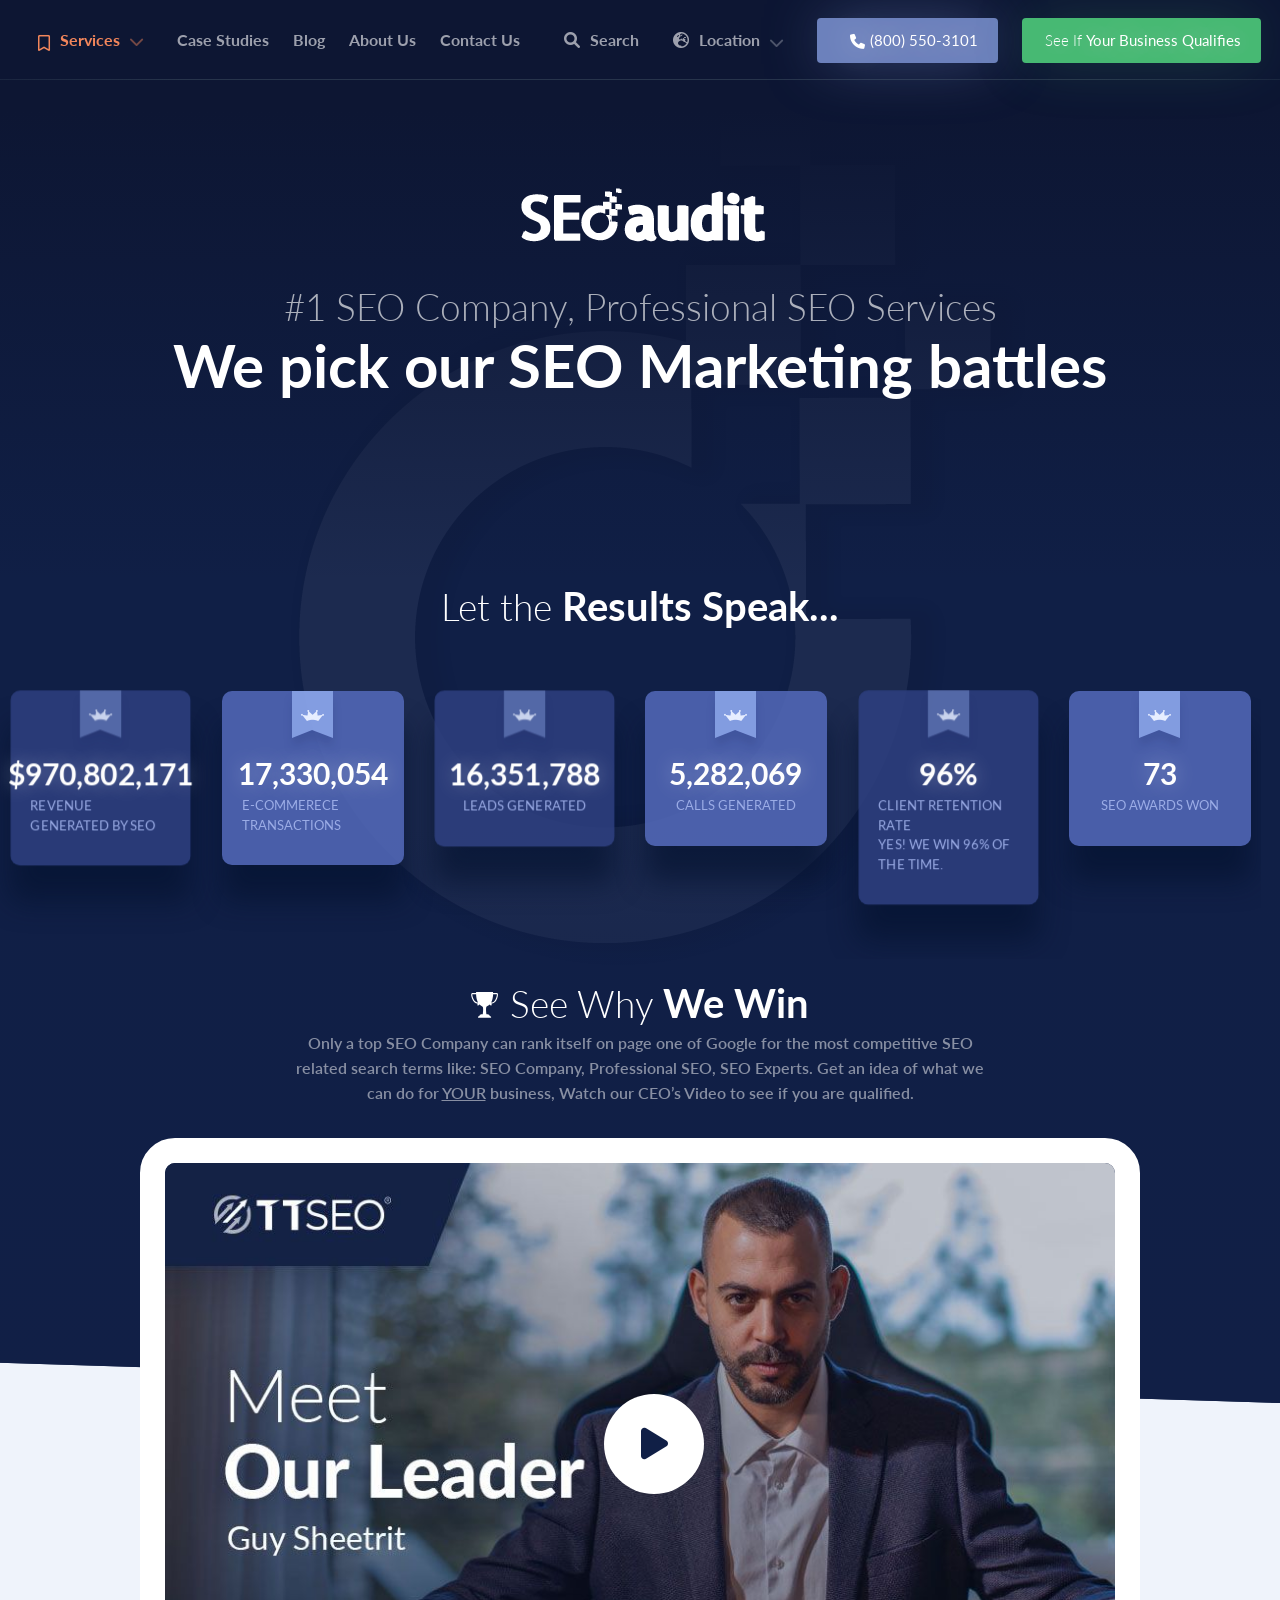
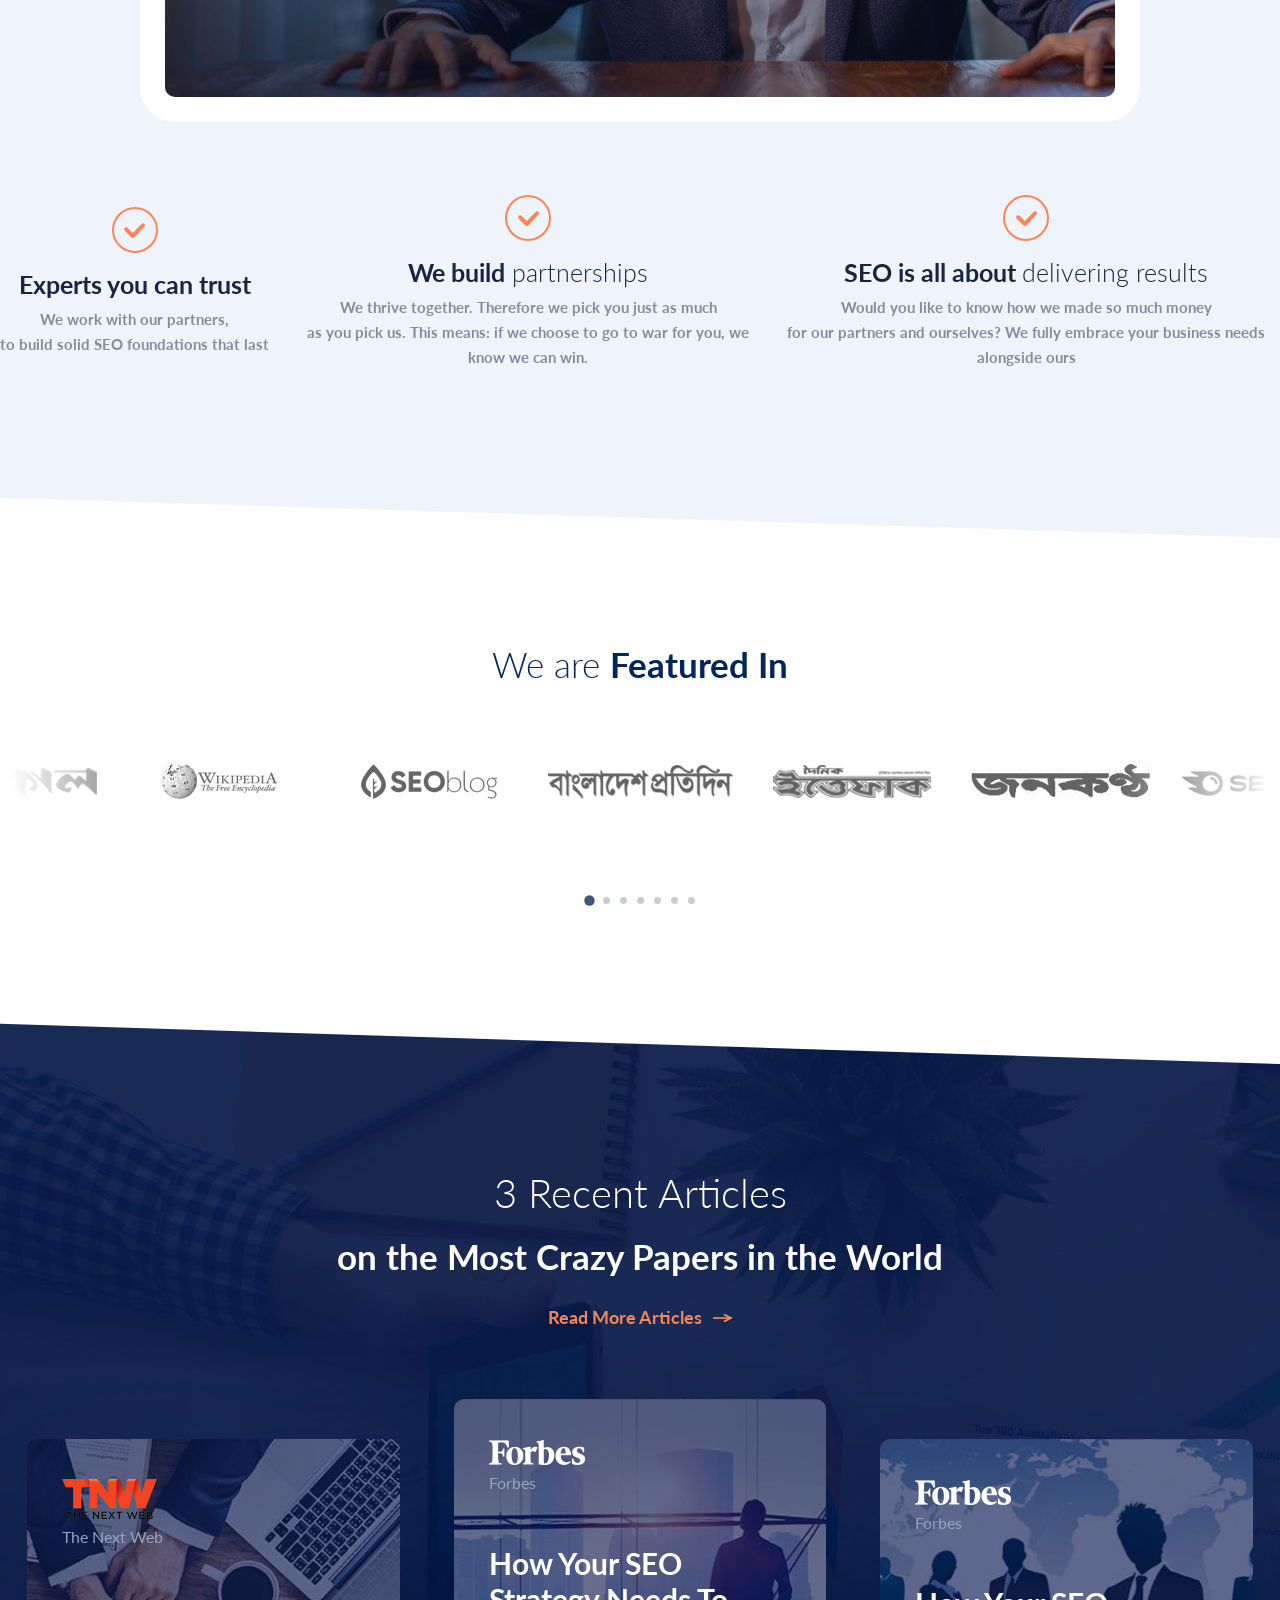
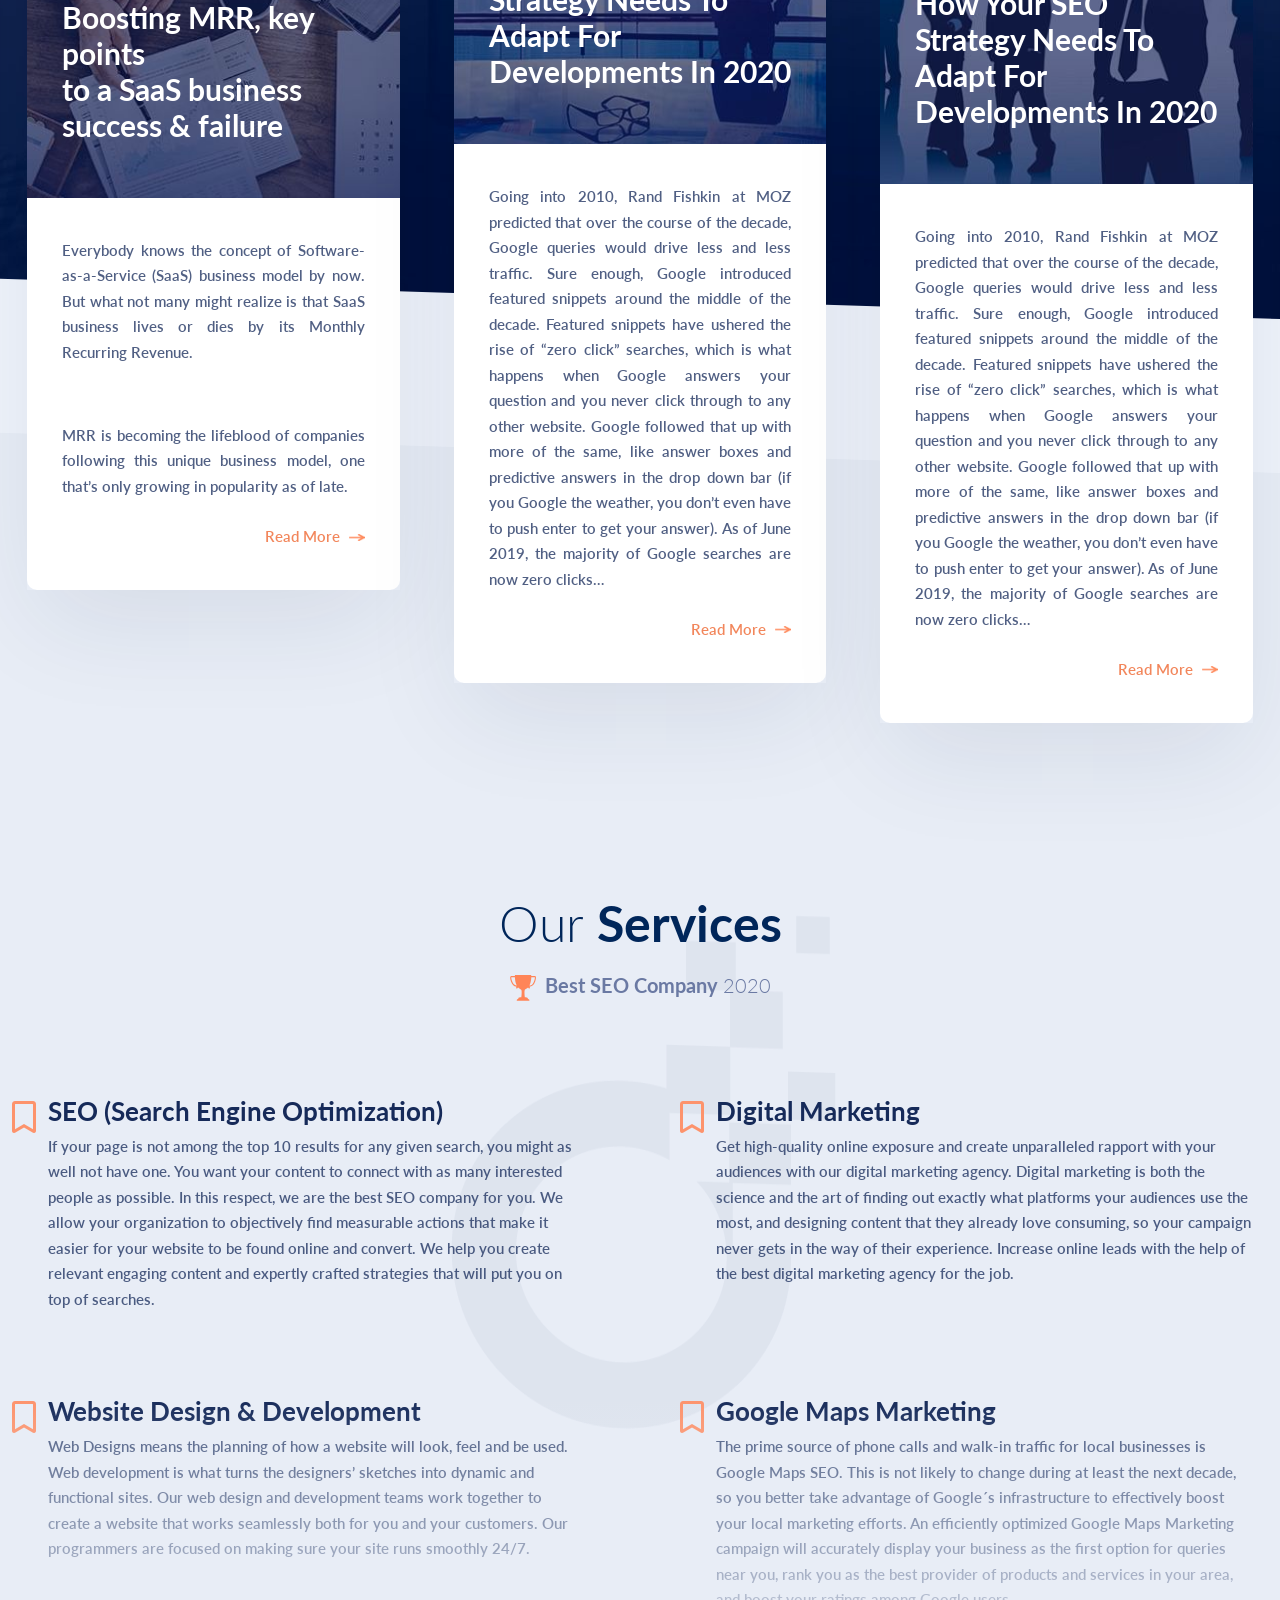
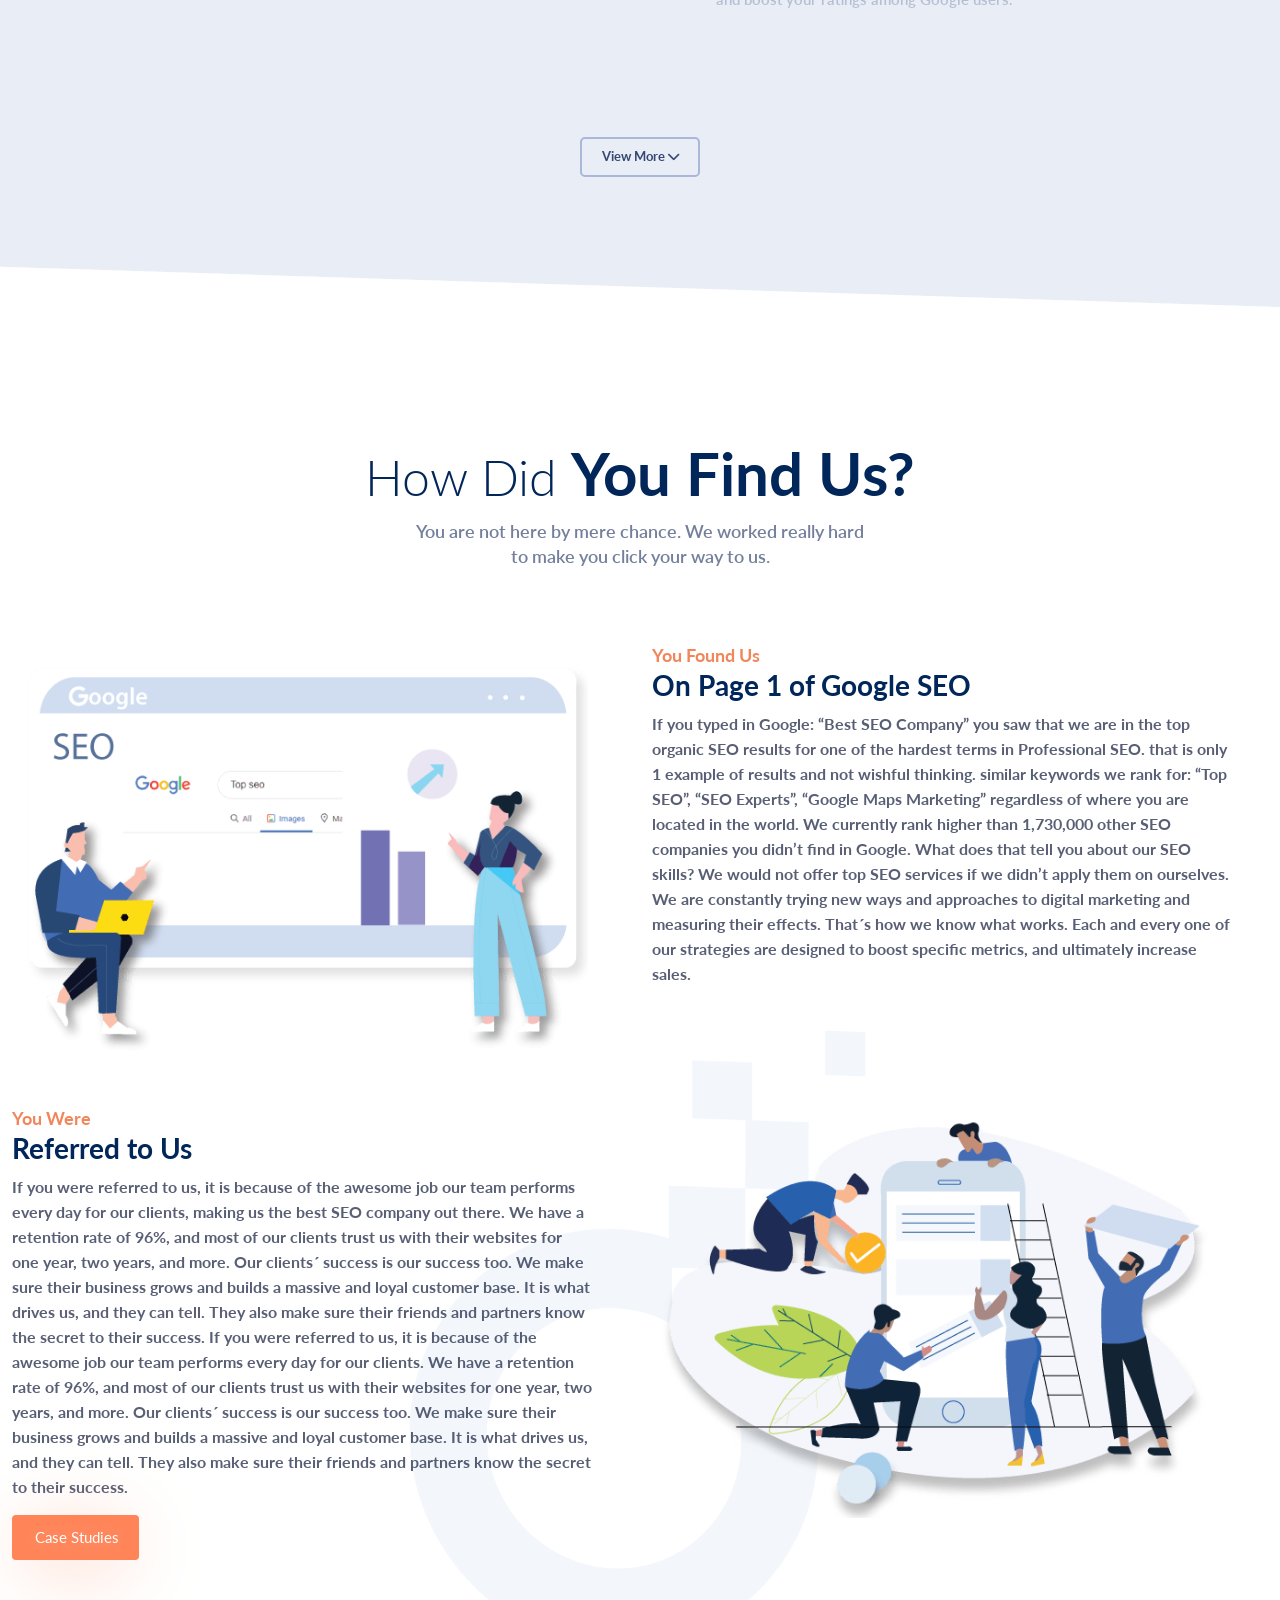
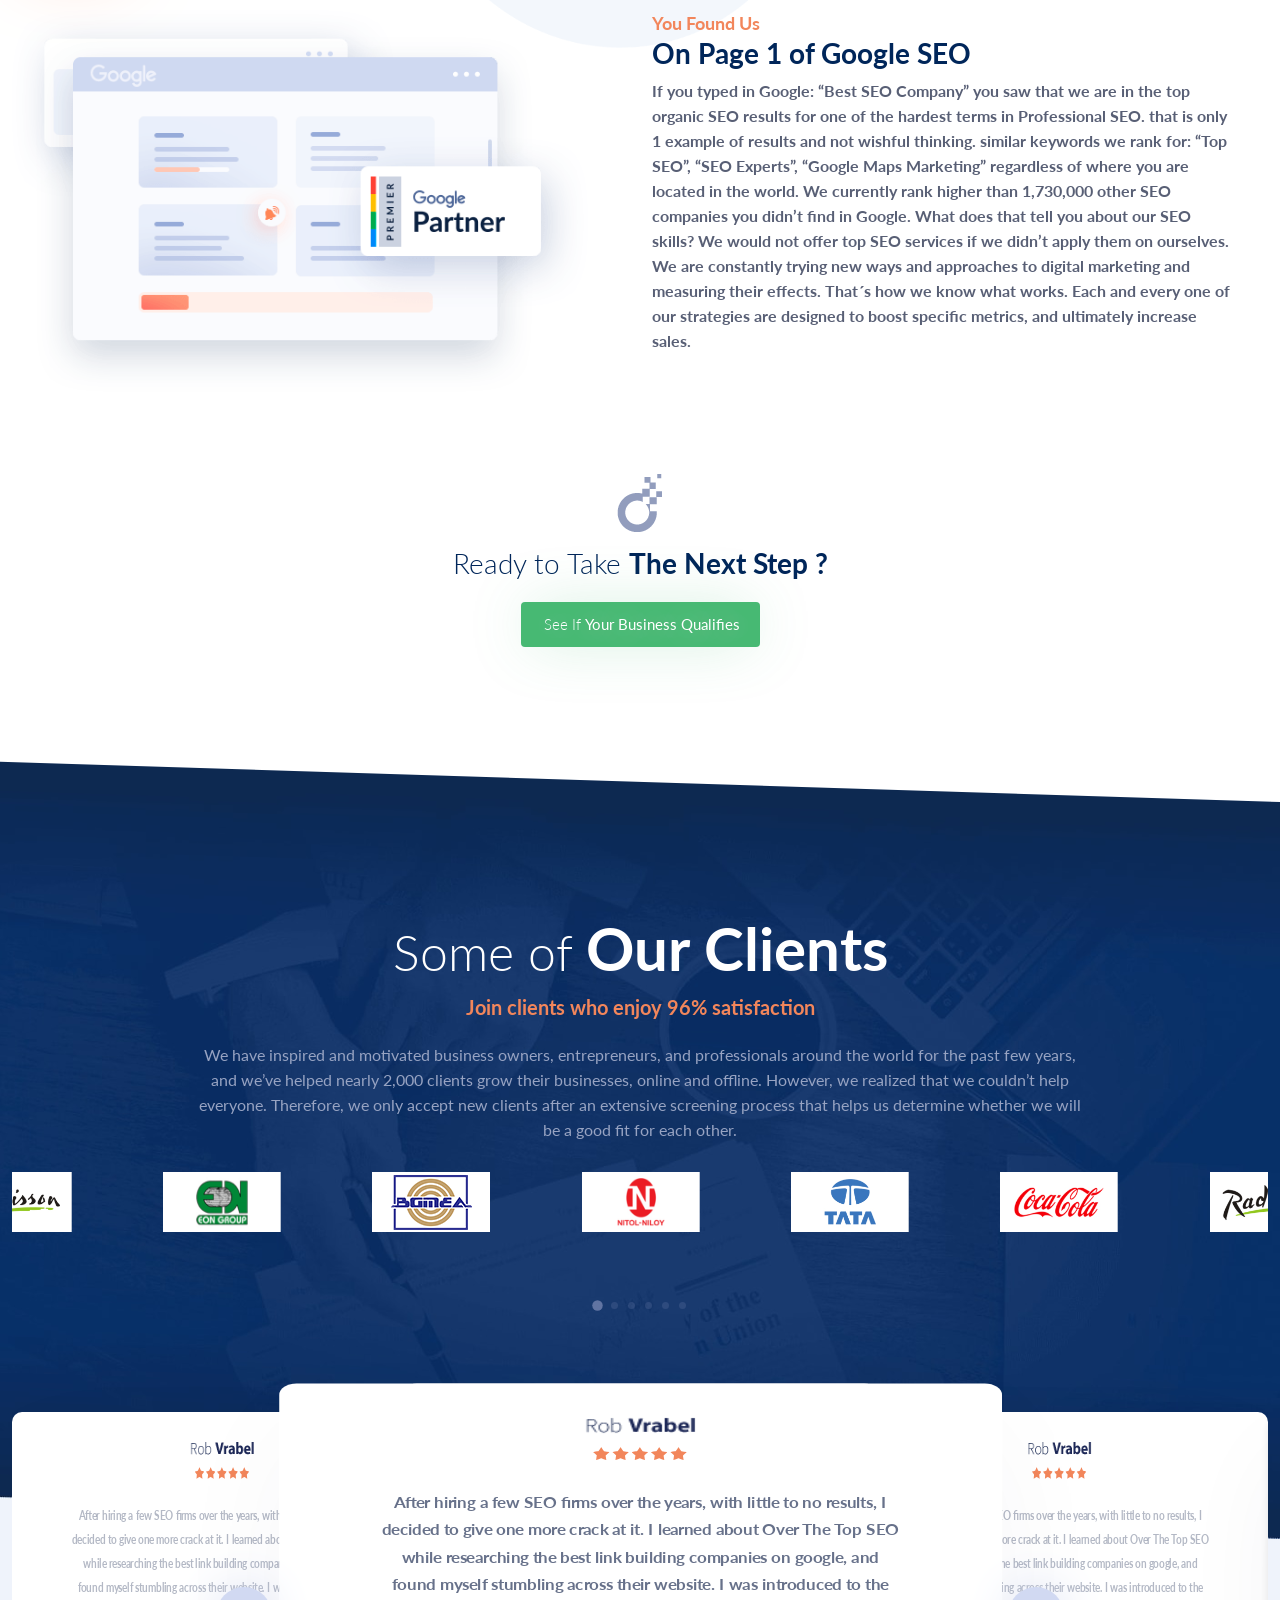
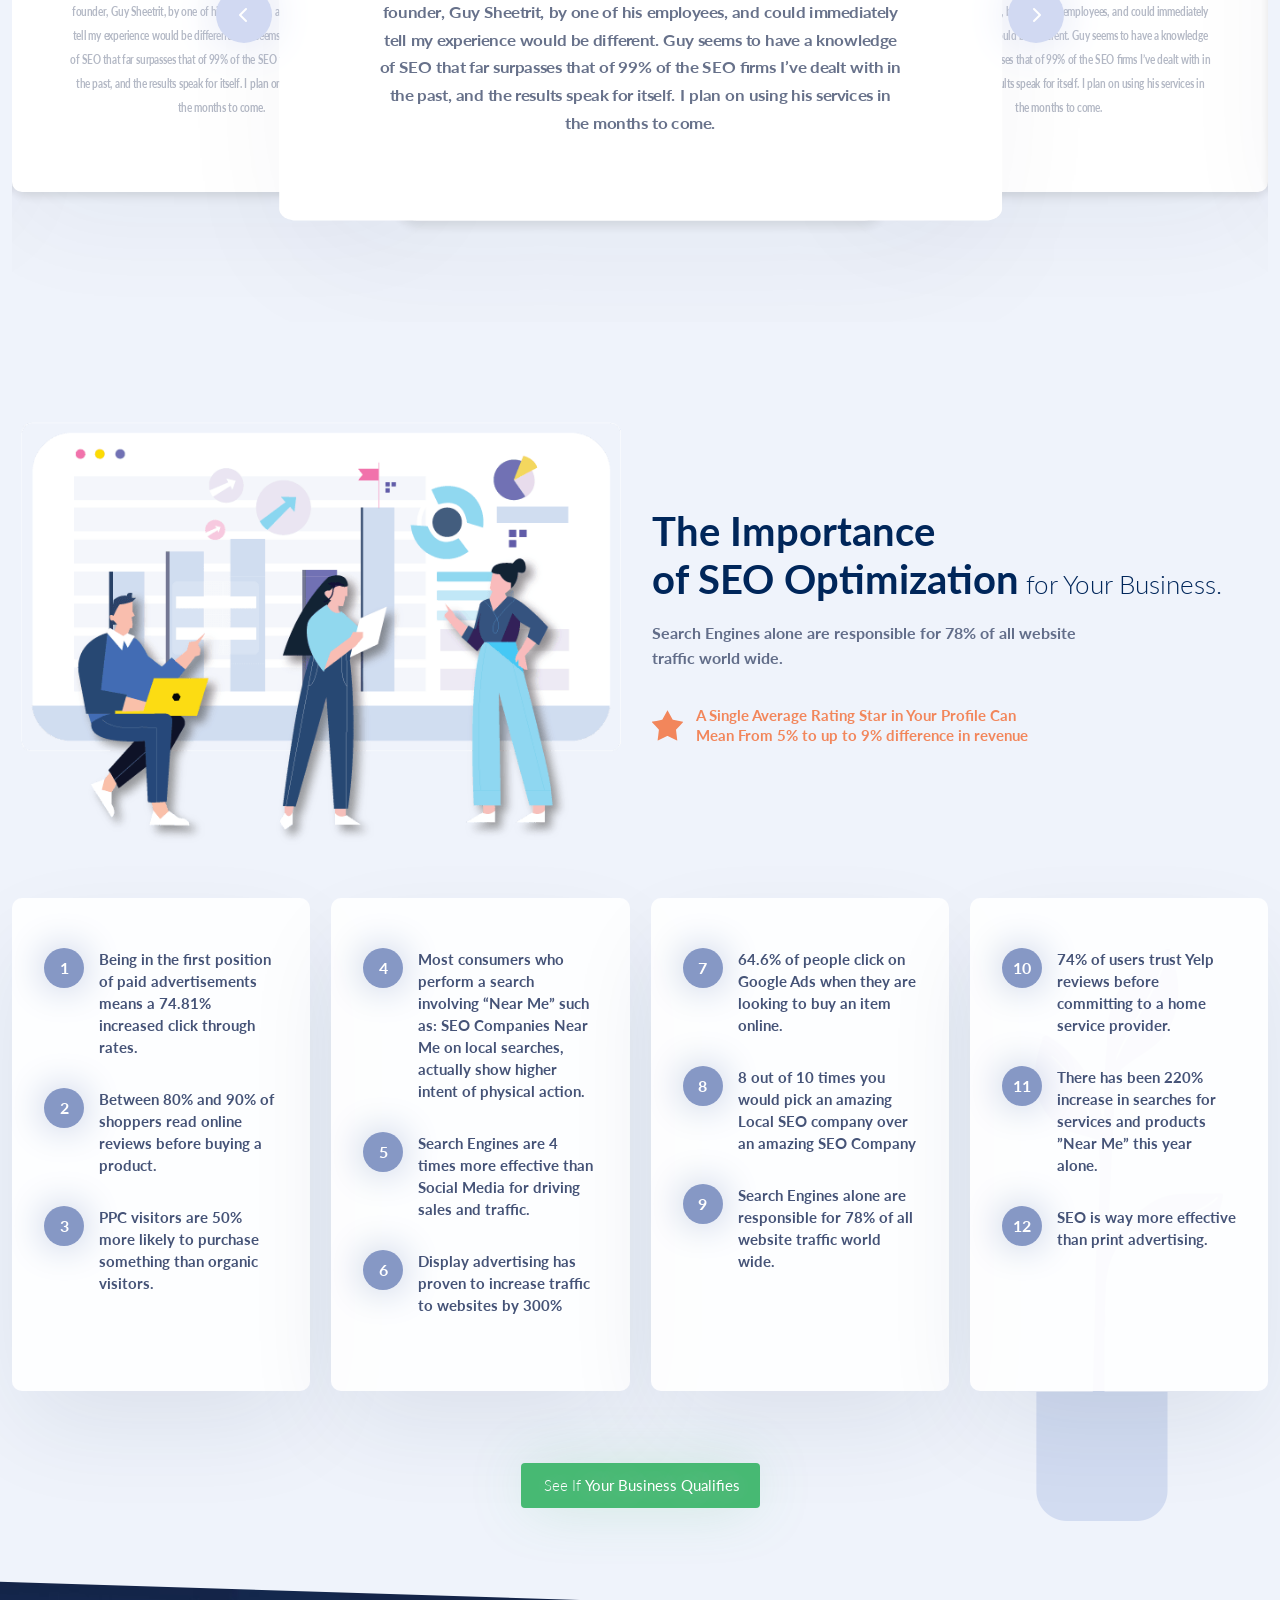
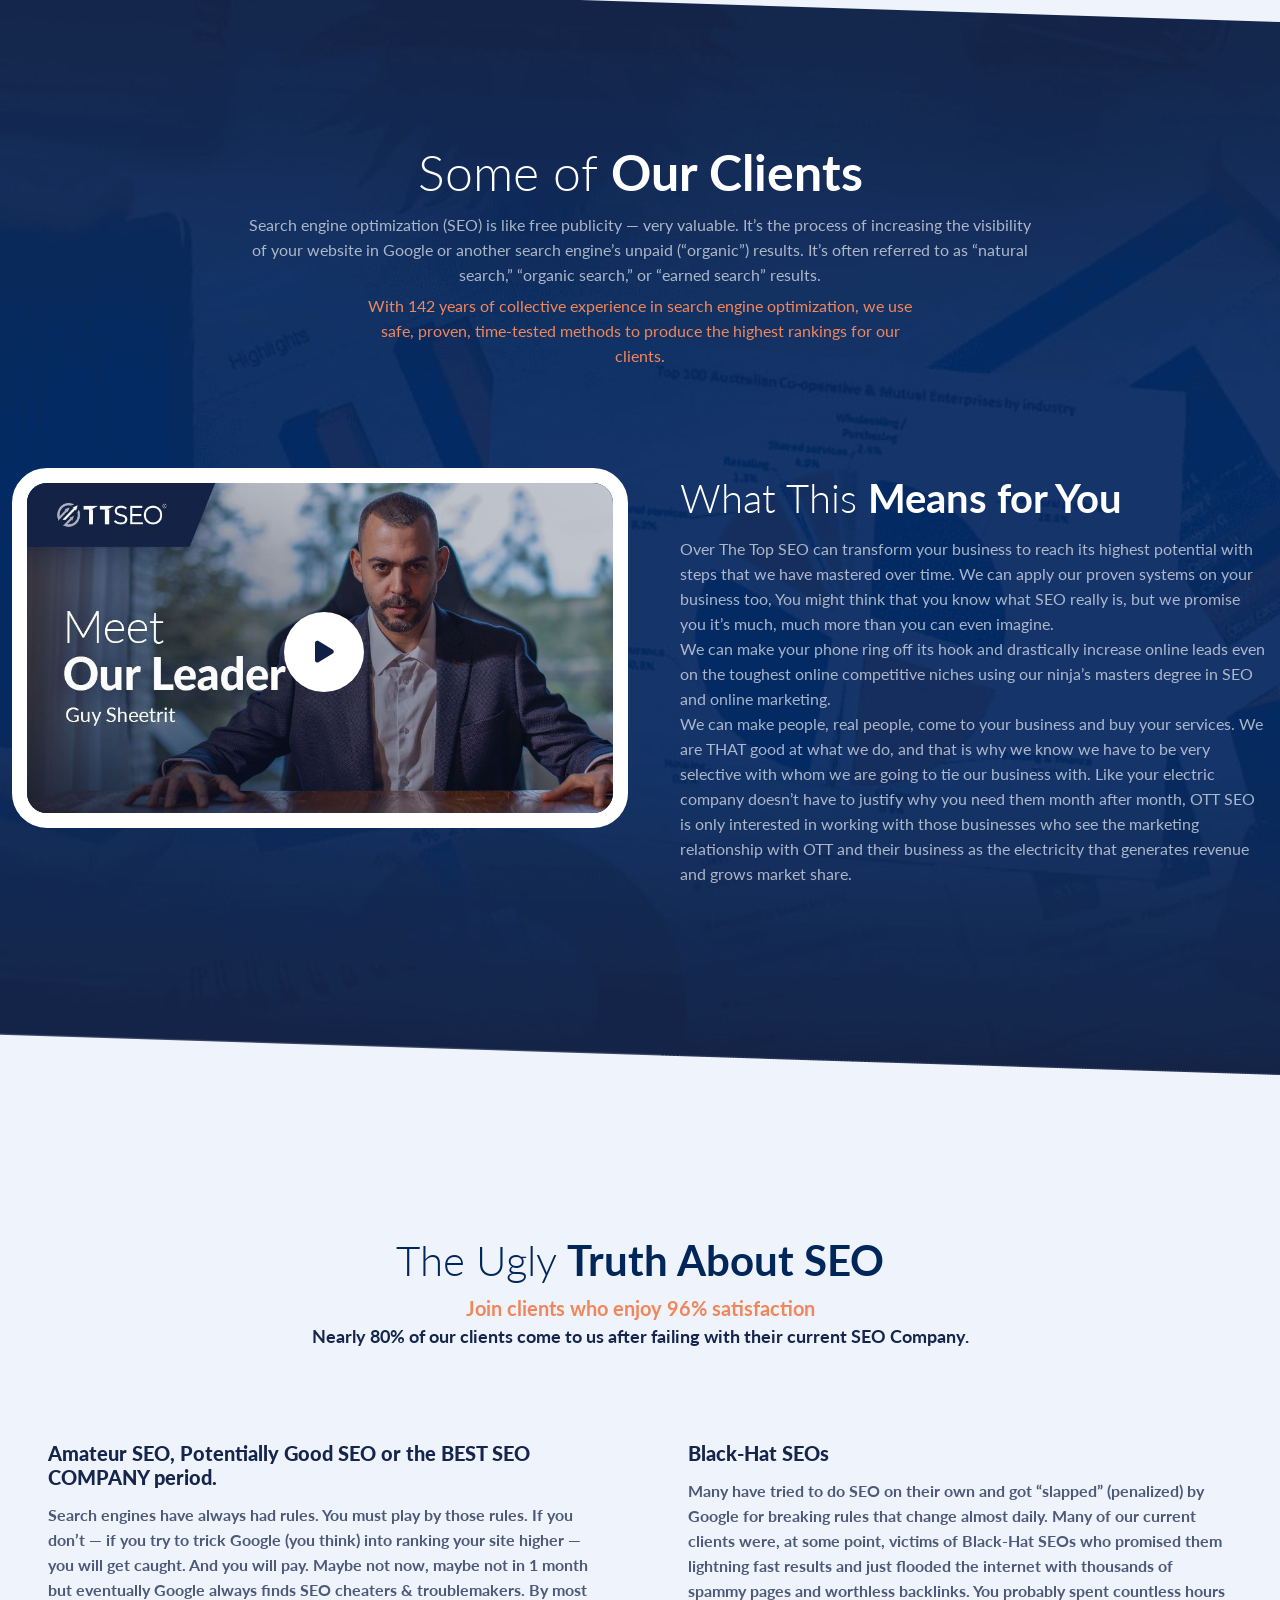
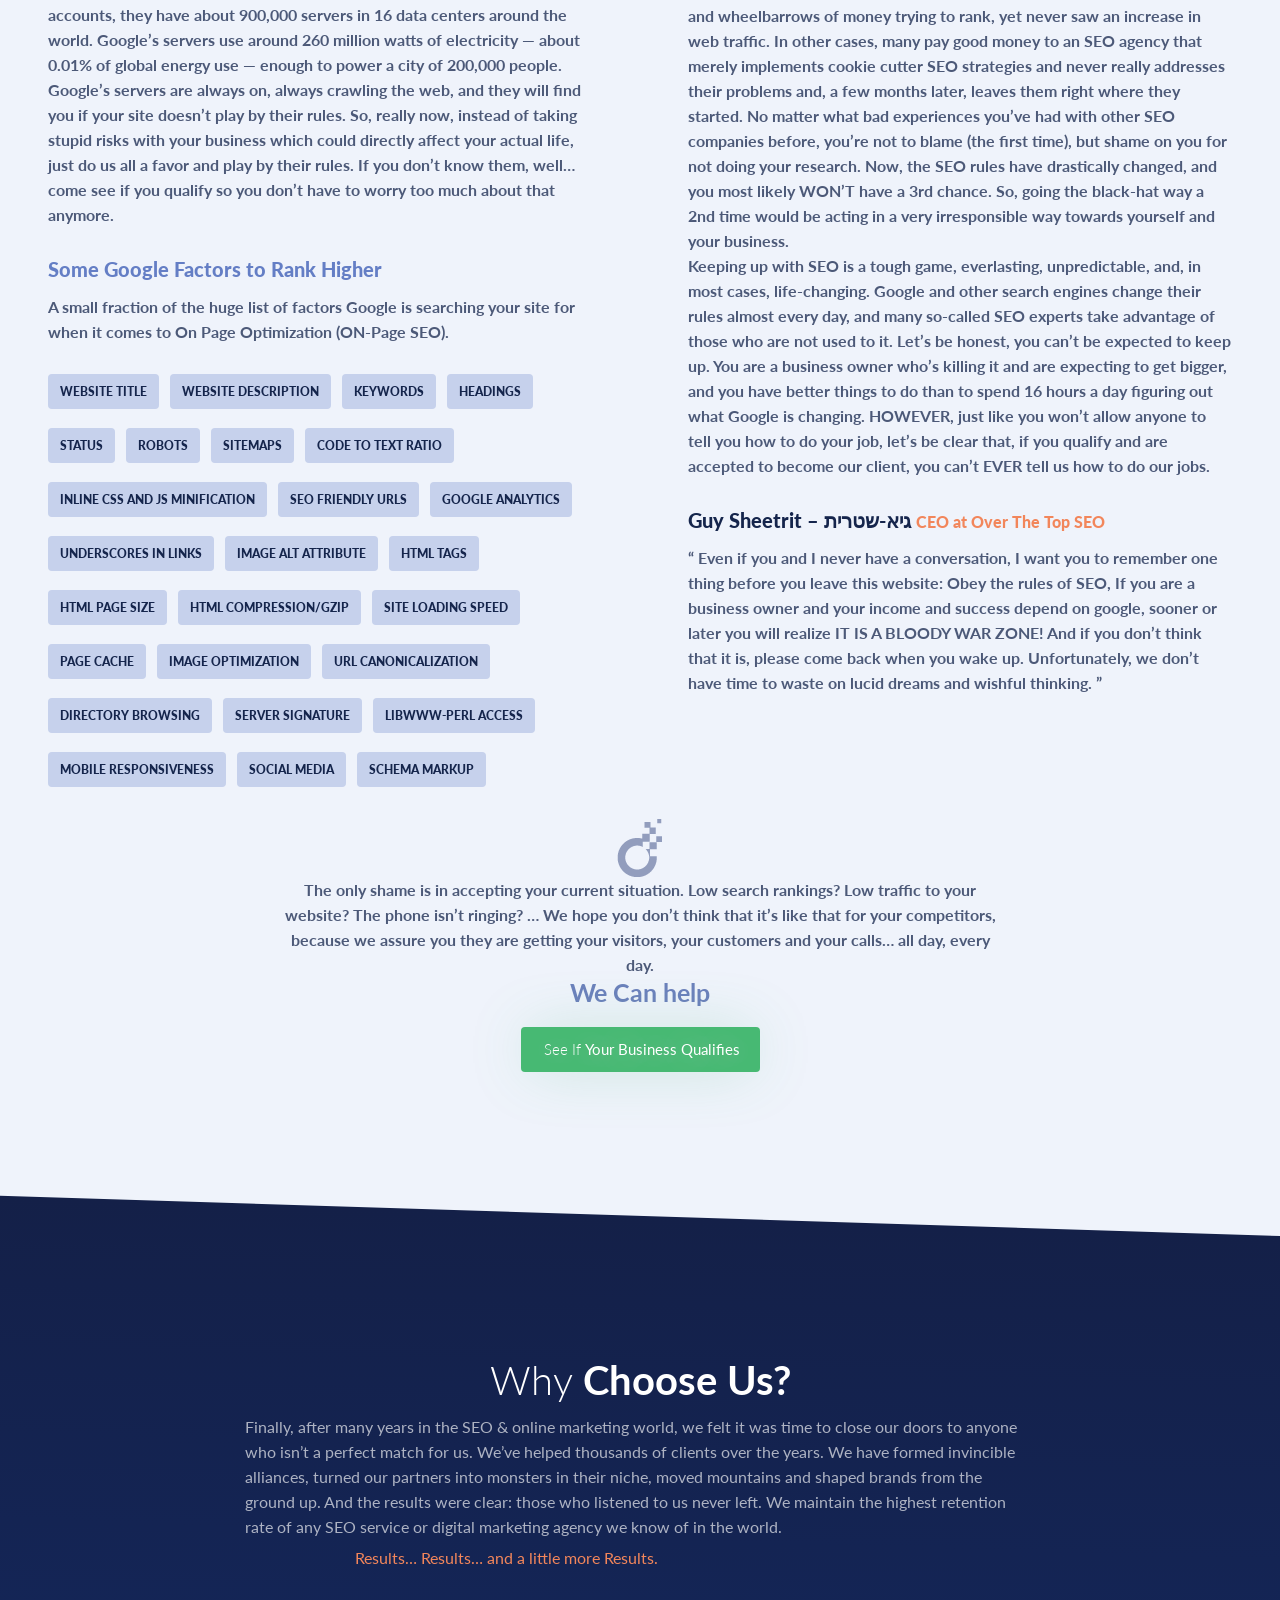
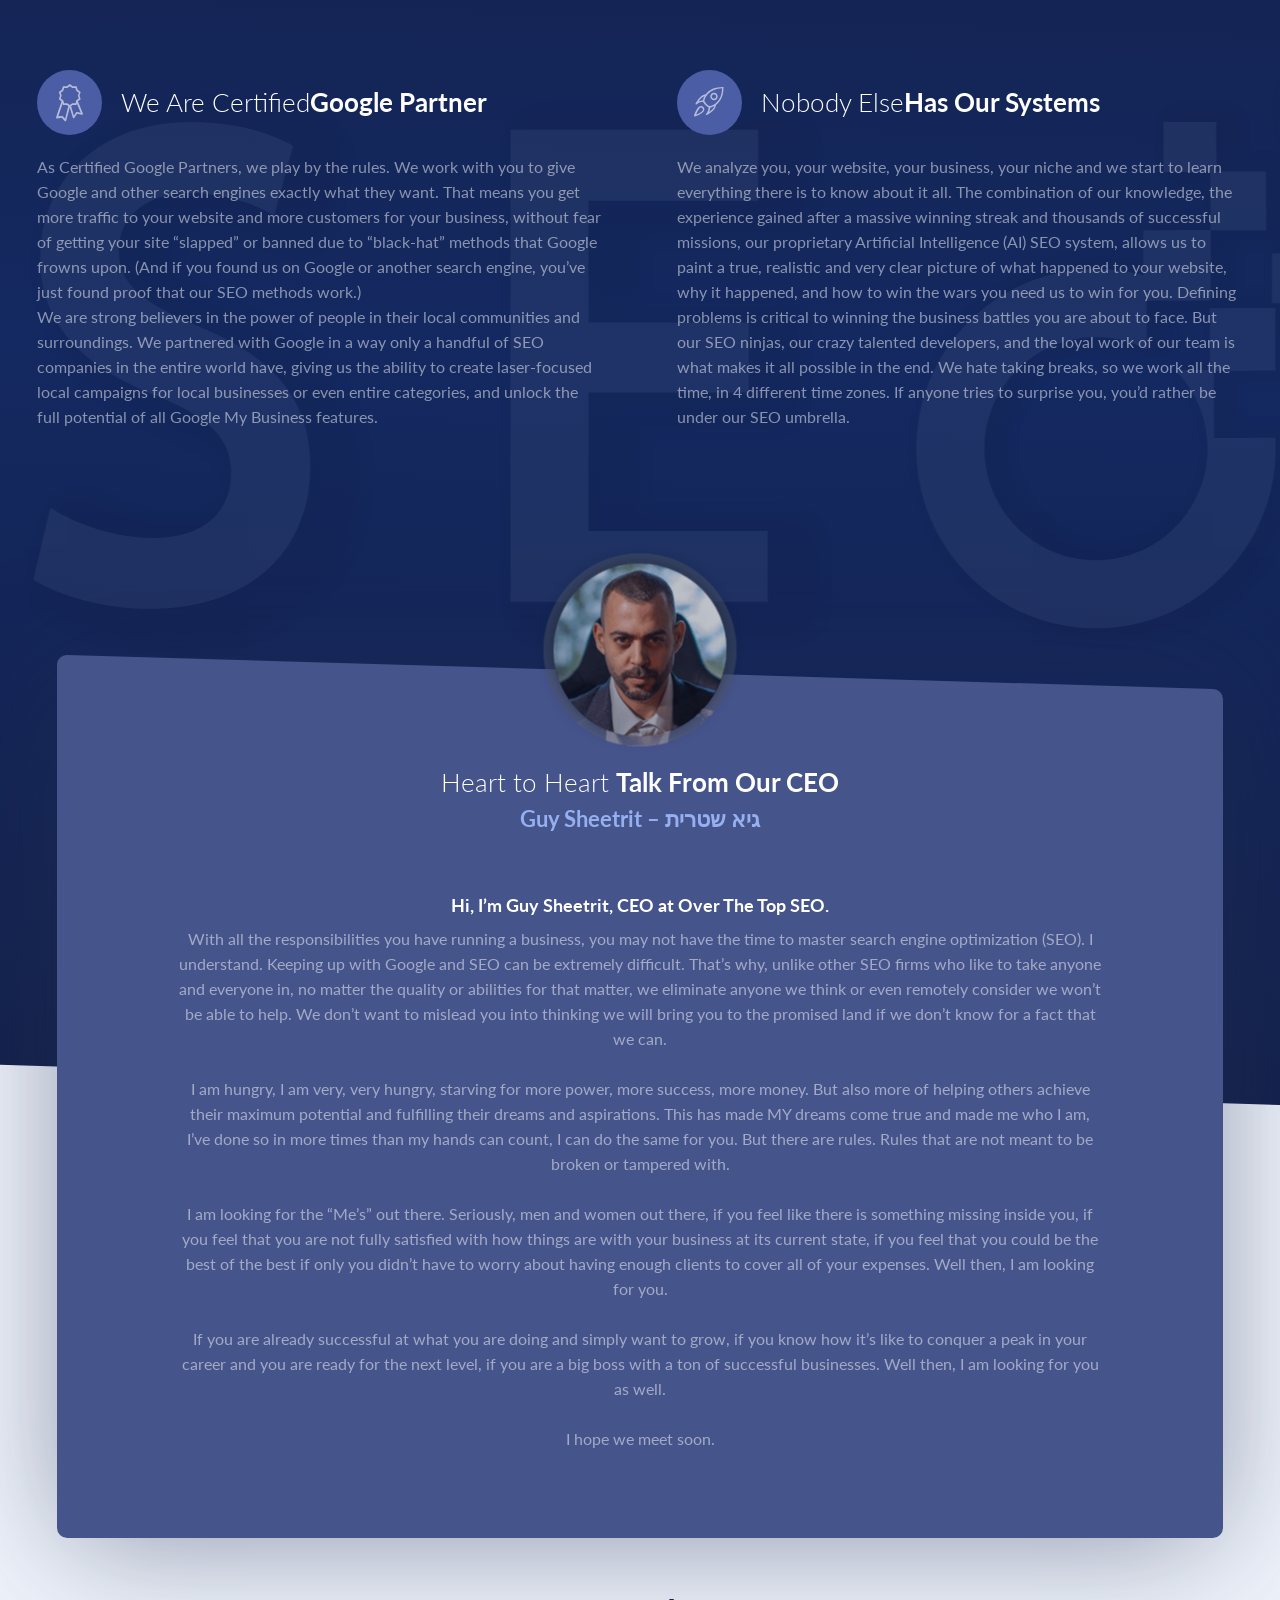
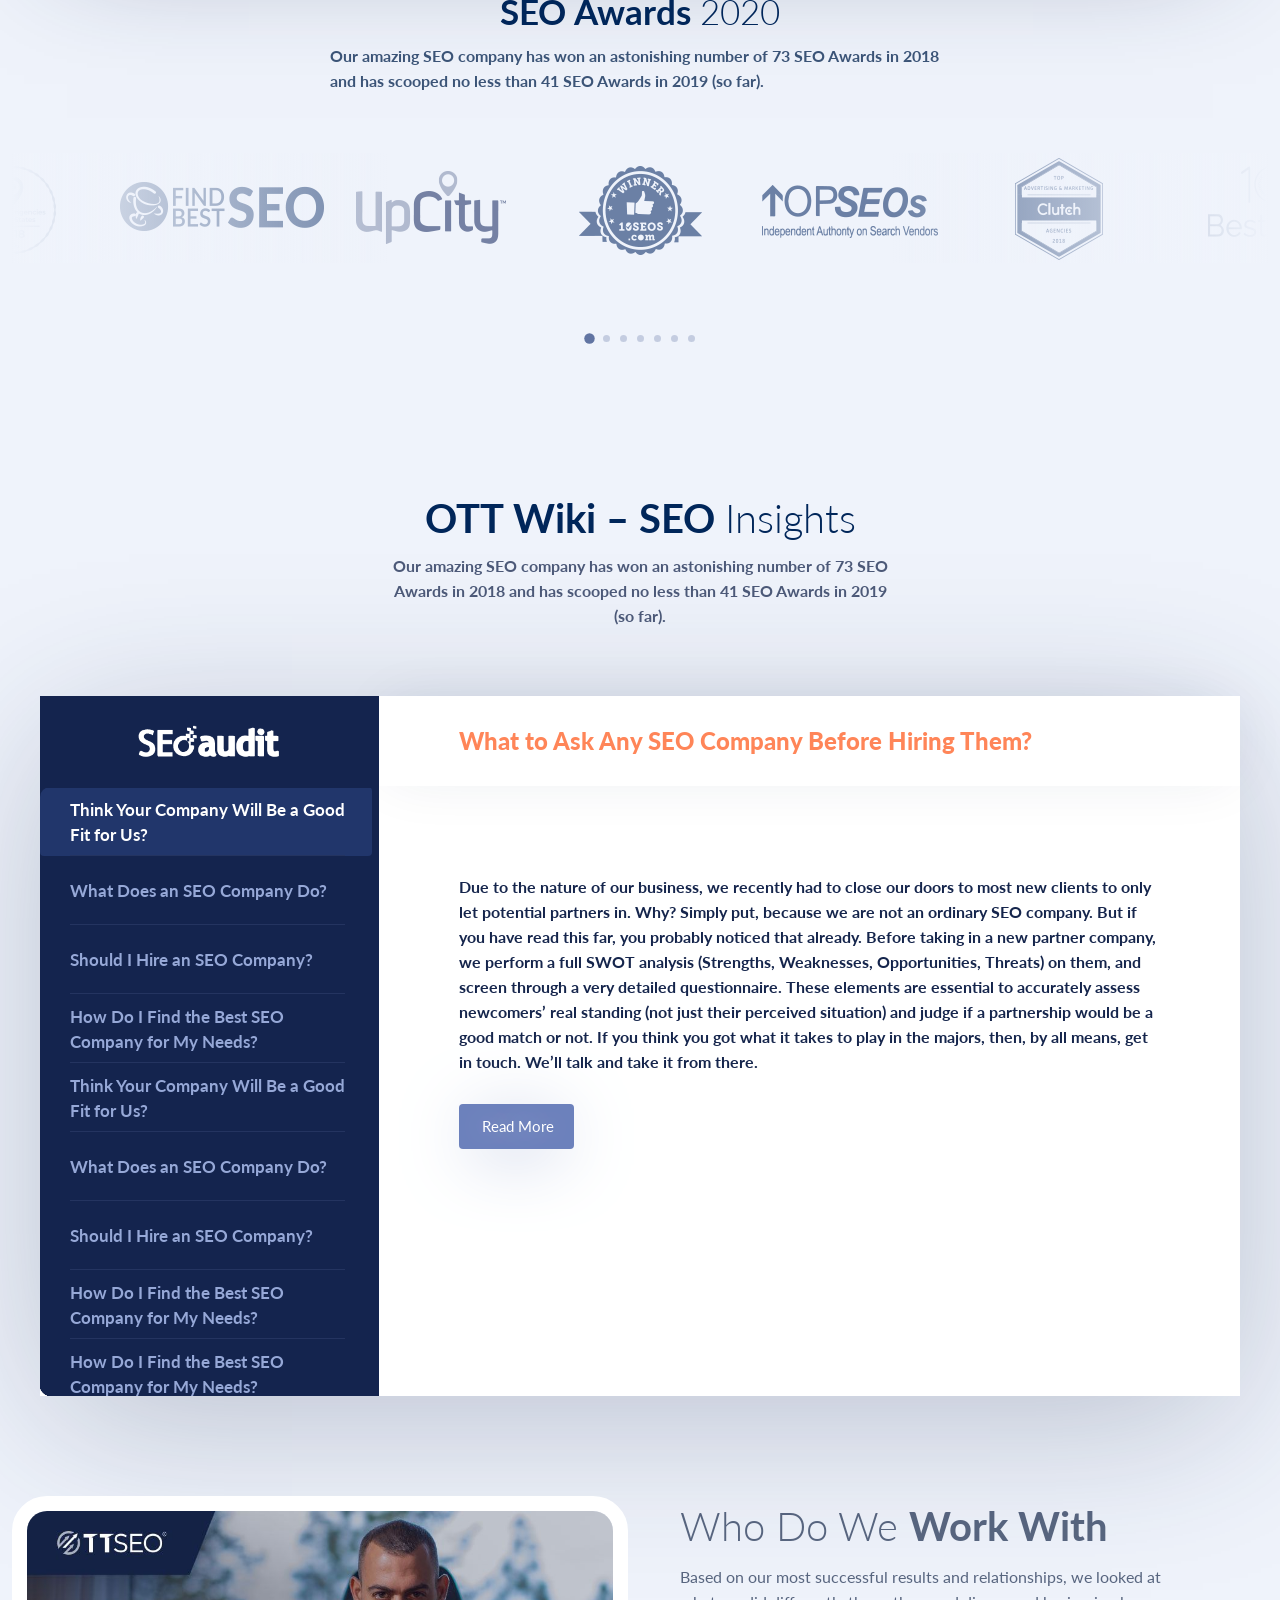
==== commit b03afdfe: "image height width fixed" ====
--- a/index.html
+++ b/index.html
@@ -4,7 +4,7 @@
 <head>
     <meta charset="UTF-8">
     <meta http-equiv="X-UA-Compatible" content="IE=edge">
-    <meta name="viewport" content="width=device-width, initial-scale=1.0">
+    <meta name="viewport" content="width=device-width, initial-scale=1.0" >
     <title>over the top seo</title>
 
     <!-- style css  -->
@@ -1831,32 +1831,32 @@
             <div class="container">
                 <div class="owl-carousel oc-carousel">
                     <div class="item">
-                        <div class="oc-image">
+                        <div class="oc-image cl">
                             <img src="./assets/img/seo/clients/1.png" alt="client 1"/>
                         </div>
                     </div>
                     <div class="item">
-                        <div class="oc-image">
+                        <div class="oc-image cl">
                             <img src="./assets/img/seo/clients/3.png" alt="c2"/>
                         </div>
                     </div>
                     <div class="item">
-                        <div class="oc-image">
+                        <div class="oc-image cl">
                             <img src="./assets/img/seo/clients/4.png" alt="c3"/>
                         </div>
                     </div>
                     <div class="item">
-                        <div class="oc-image">
+                        <div class="oc-image cl">
                             <img src="./assets/img/seo/clients/6.png" alt="c4"/>
                         </div>
                     </div>
                     <div class="item">
-                        <div class="oc-image">
+                        <div class="oc-image cl">
                             <img src="./assets/img/seo/clients/9.png" alt="c5"/>
                         </div>
                     </div>
                     <div class="item">
-                        <div class="oc-image">
+                        <div class="oc-image cl">
                             <img src="./assets/img/seo/clients/BGMEA-logo.png" alt="c6" />
                         </div>
                     </div>
@@ -2357,37 +2357,37 @@
             <div class="container">
                 <div class="owl-carousel oc-carousel">
                     <div class="item">
-                        <div class="oc-image">
+                        <div class="oc-image awd">
                             <img src="./assets/img/1-award-logo.png" alt="award1"/>
                         </div>
                     </div>
                     <div class="item">
-                        <div class="oc-image">
+                        <div class="oc-image awd">
                             <img src="./assets/img/2-award-logo.png" alt="award2"/>
                         </div>
                     </div>
                     <div class="item">
-                        <div class="oc-image">
+                        <div class="oc-image awd">
                             <img src="./assets/img/3-award-logo-1.png" alt="award3"/>
                         </div>
                     </div>
                     <div class="item">
-                        <div class="oc-image">
+                        <div class="oc-image awd">
                             <img src="./assets/img/4-award-logo.png" alt="award4"/>
                         </div>
                     </div>
                     <div class="item">
-                        <div class="oc-image">
+                        <div class="oc-image awd">
                             <img src="./assets/img/5-award-logo.png" alt="award5"/>
                         </div>
                     </div>
                     <div class="item">
-                        <div class="oc-image">
+                        <div class="oc-image awd">
                             <img src="./assets/img/6-award-logo.png" alt="award6"/>
                         </div>
                     </div>
                     <div class="item">
-                        <div class="oc-image">
+                        <div class="oc-image awd">
                             <img src="./assets/img/7-award-logo.png" alt="award7"/>
                         </div>
                     </div>
--- a/assets/css/style.css
+++ b/assets/css/style.css
@@ -3,12 +3,14 @@
     padding: 0;
     box-sizing: border-box;
 }
+
 body{
     font-family: 'Lato', sans-serif !important;
     width: 100vw;
     overflow-x: hidden;
     background-color: #eff3fb !important;
 }
+
 /* 
 i{
     font-family: "Font Awesome 5 Free";
@@ -913,6 +915,8 @@
     justify-content: center;
 }
 .feature-carousel .item img{
+    width: 185px;
+    height: 35px;
     max-width: 100%;
     max-height: 100%;
 }
@@ -1316,6 +1320,14 @@
     align-items: center;
     justify-content: center;
     height: 100%;
+}
+.oc-image.cl img{
+    width: 118px;
+    height: 60px;
+}
+.oc-image.awd img{
+    width: 123px;
+    height: 102px;
 }
 .owl-carousel .owl-item img {
     display: block;
@@ -2248,6 +2260,8 @@
 }
 .logos__list img {
     height: 47px;
+    width: 139px;
+    max-width: 100%;
 }
 .logo-list-section .container{
     max-width: 1330px !important;
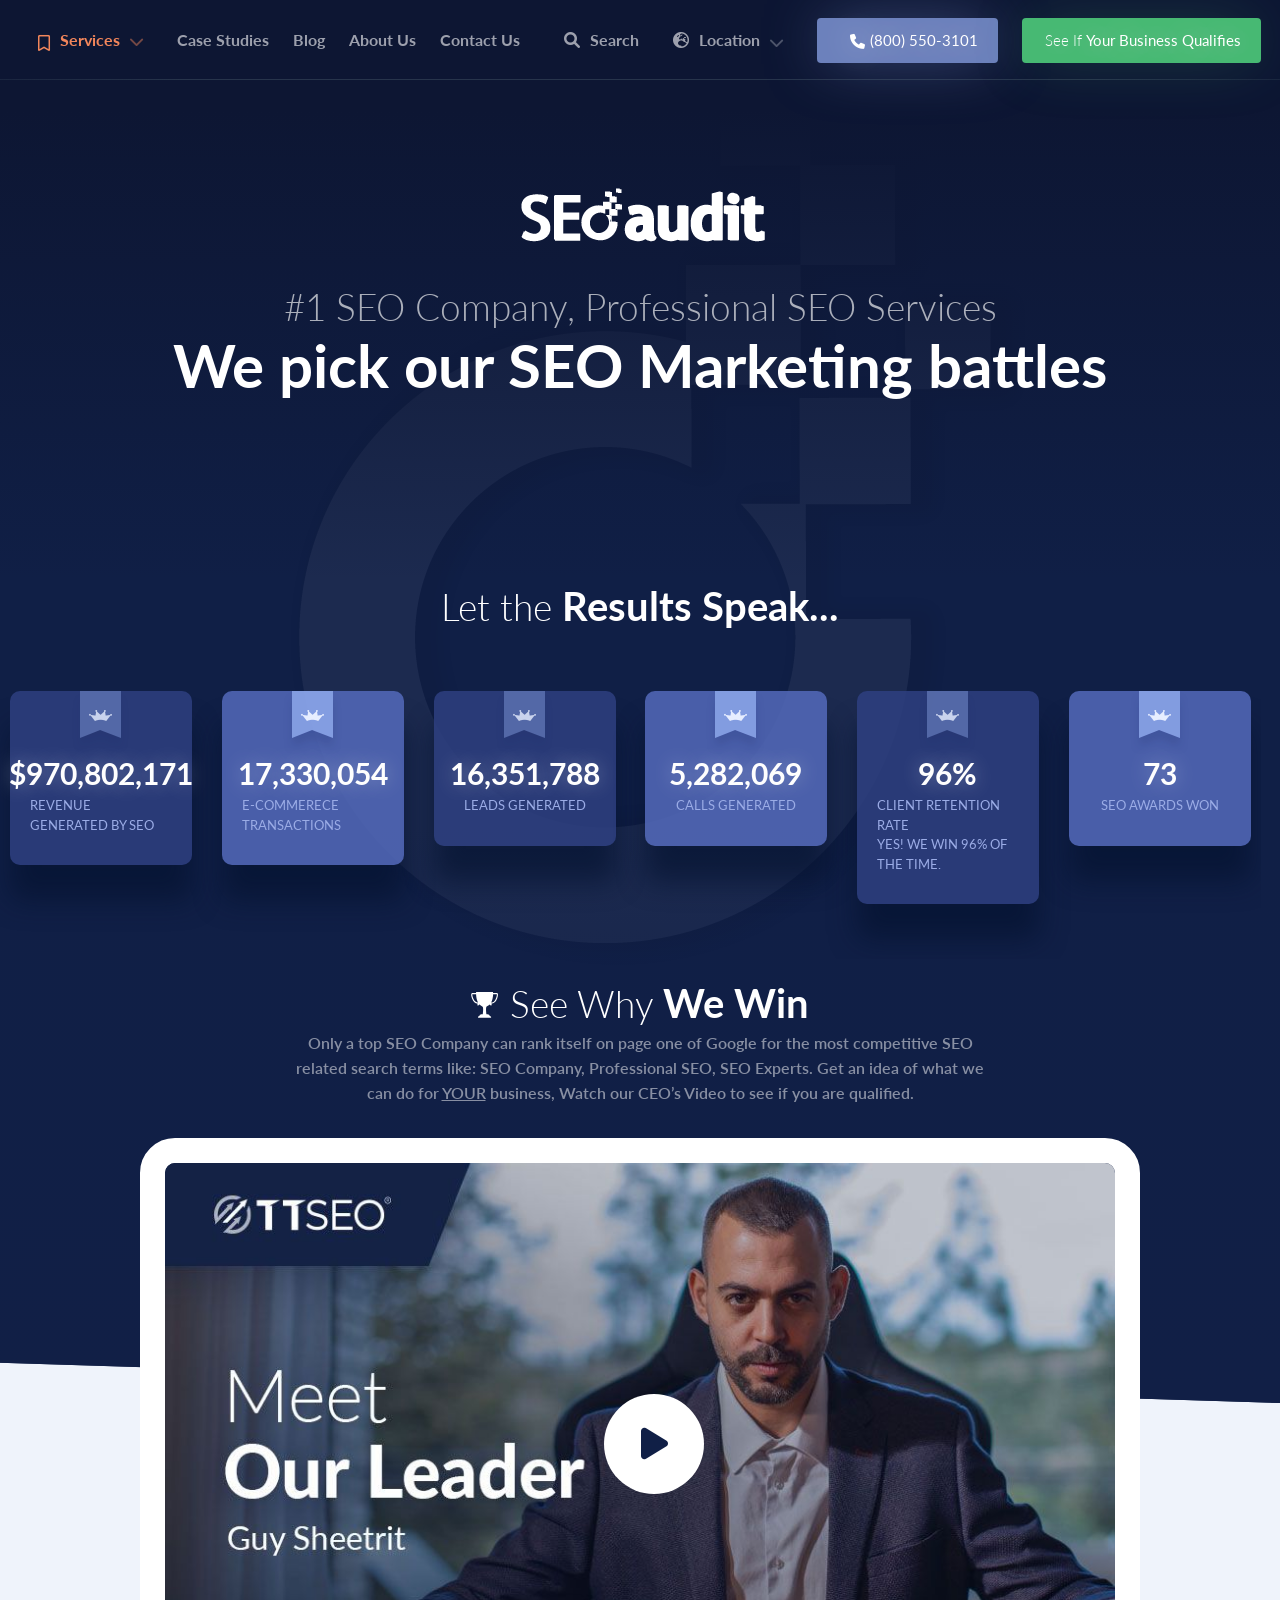
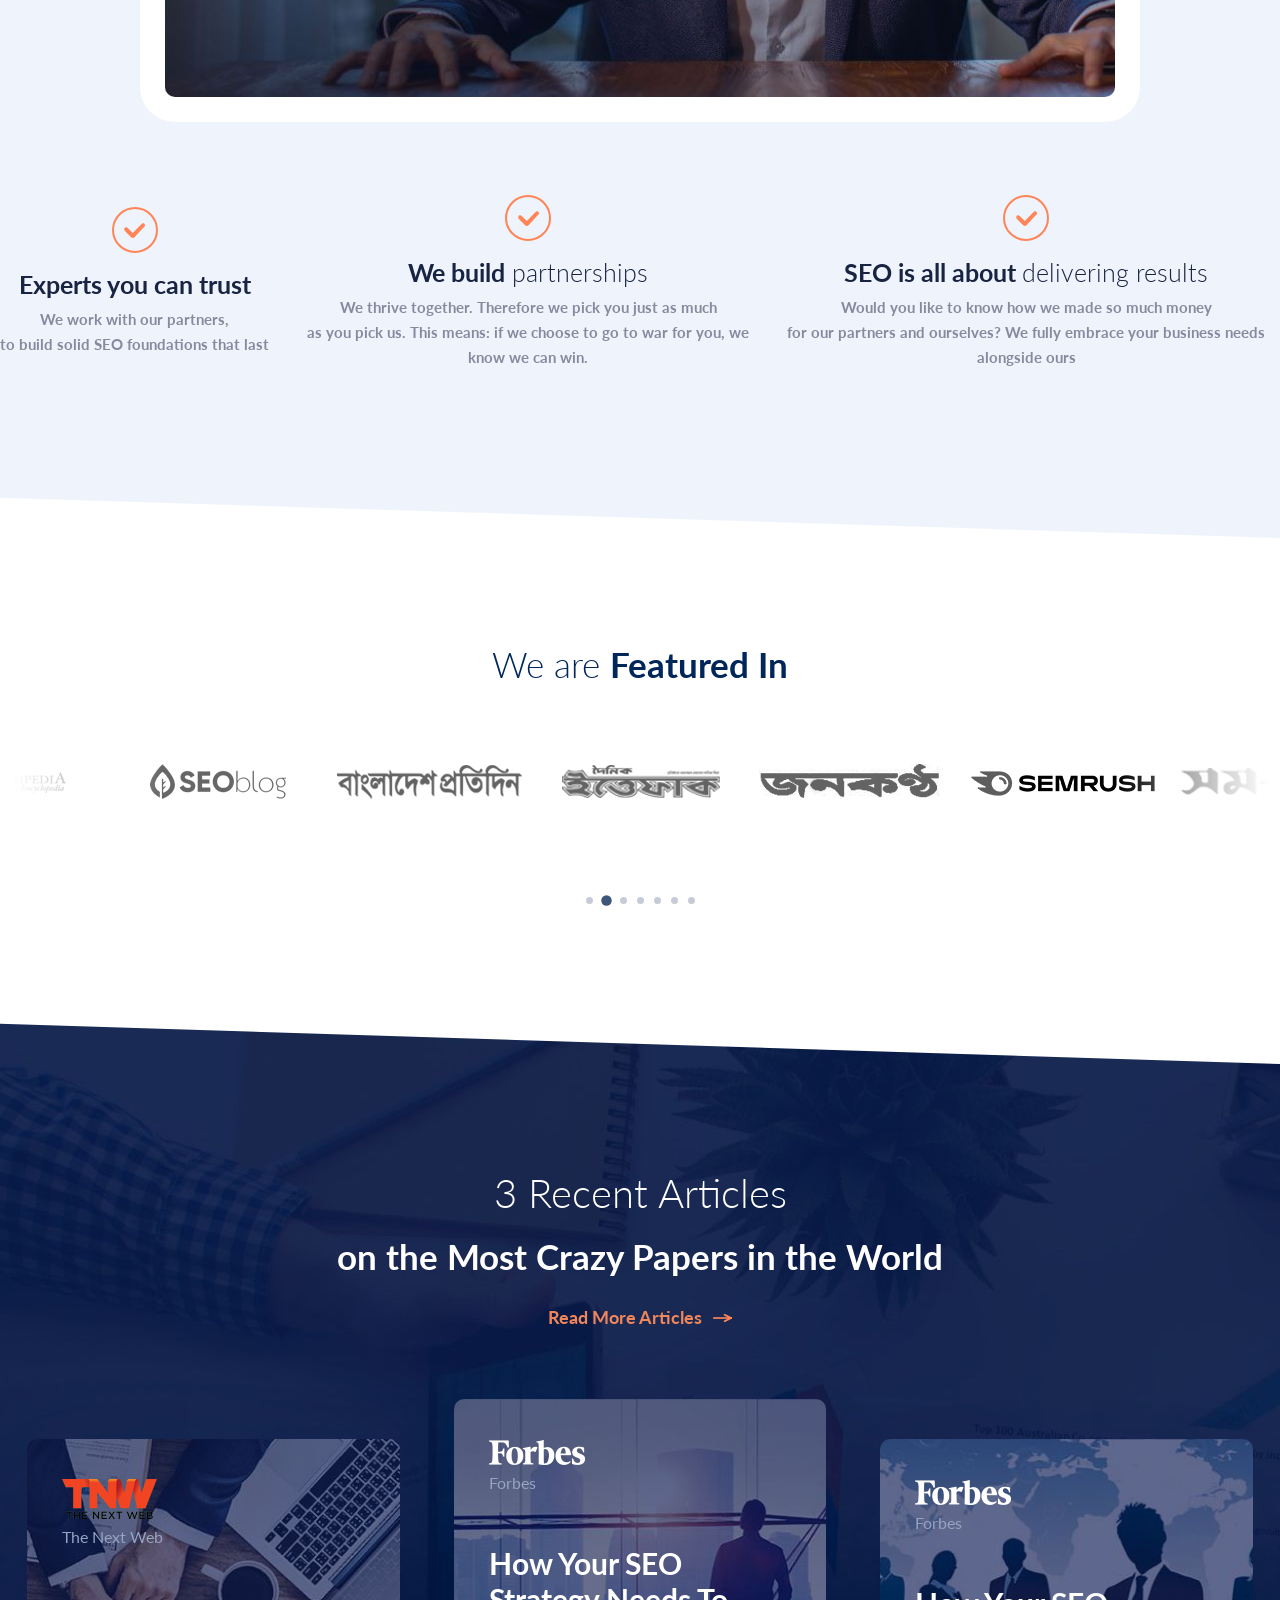
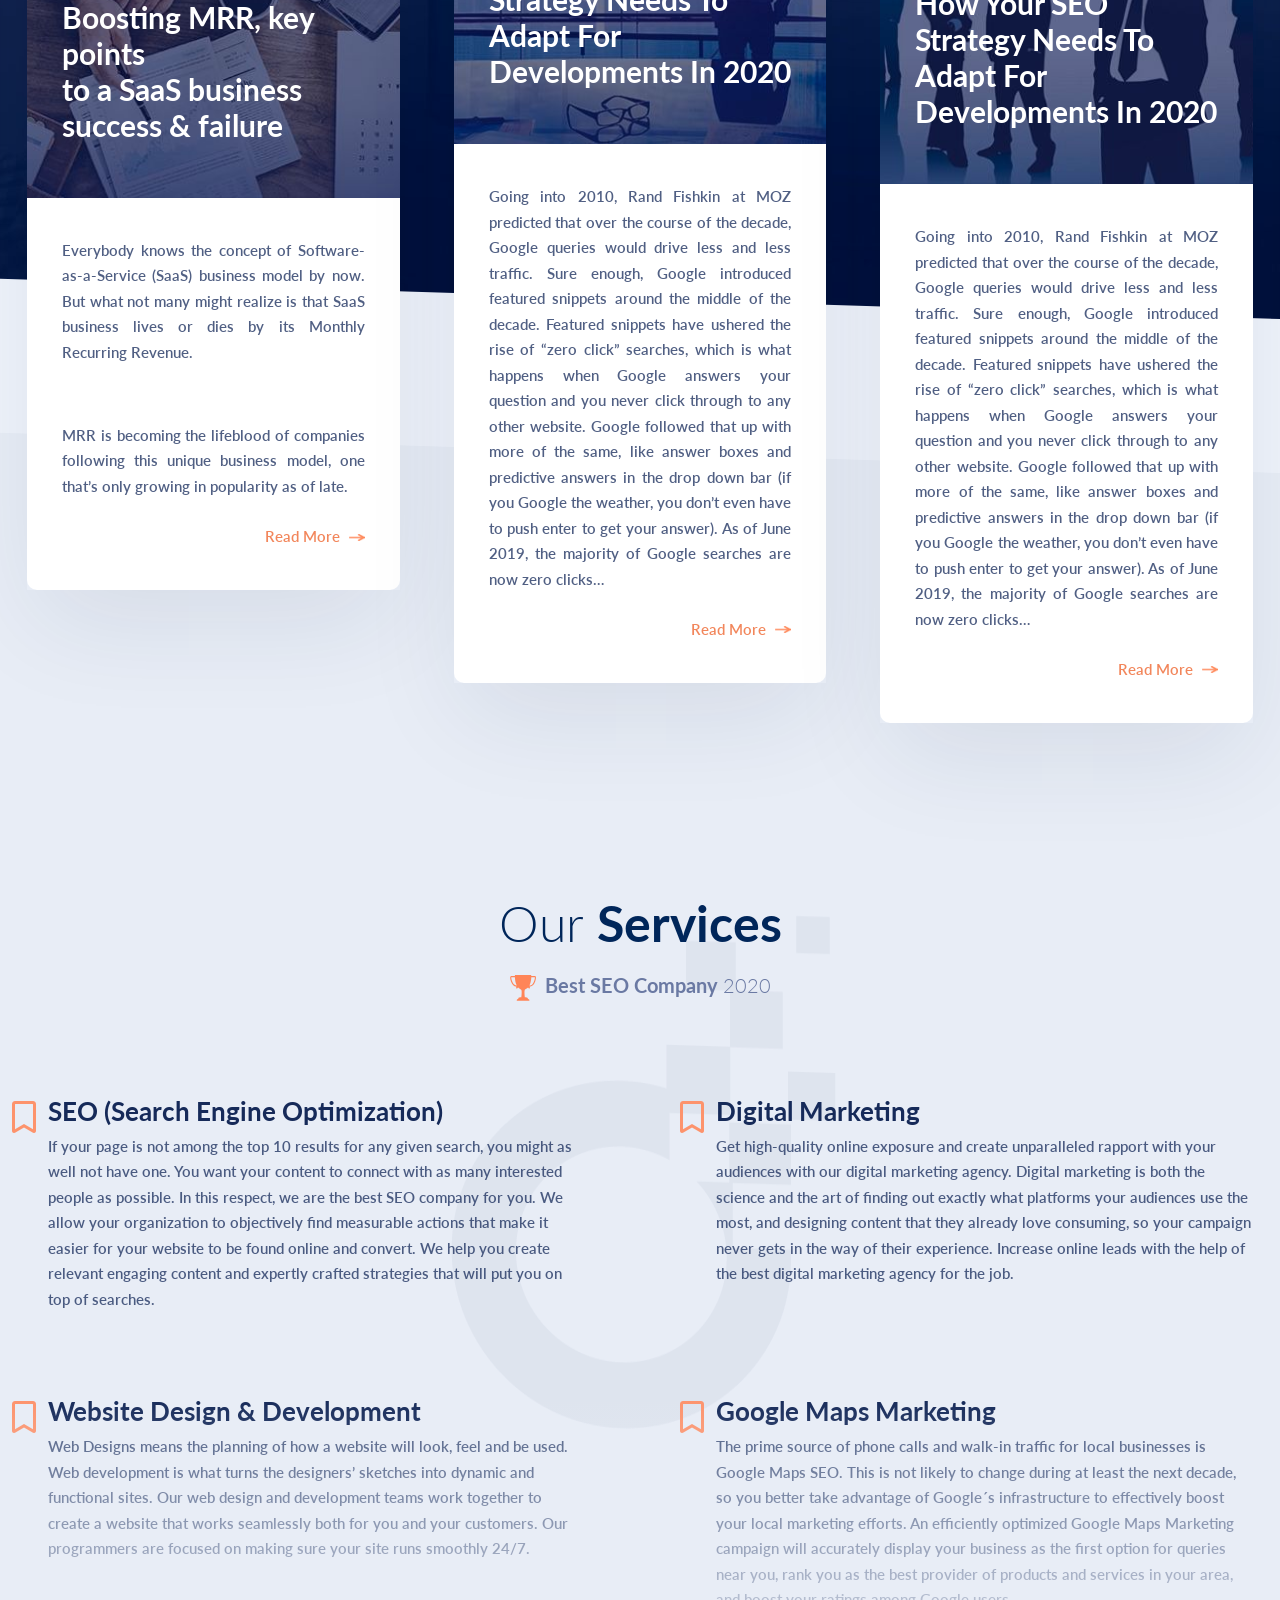
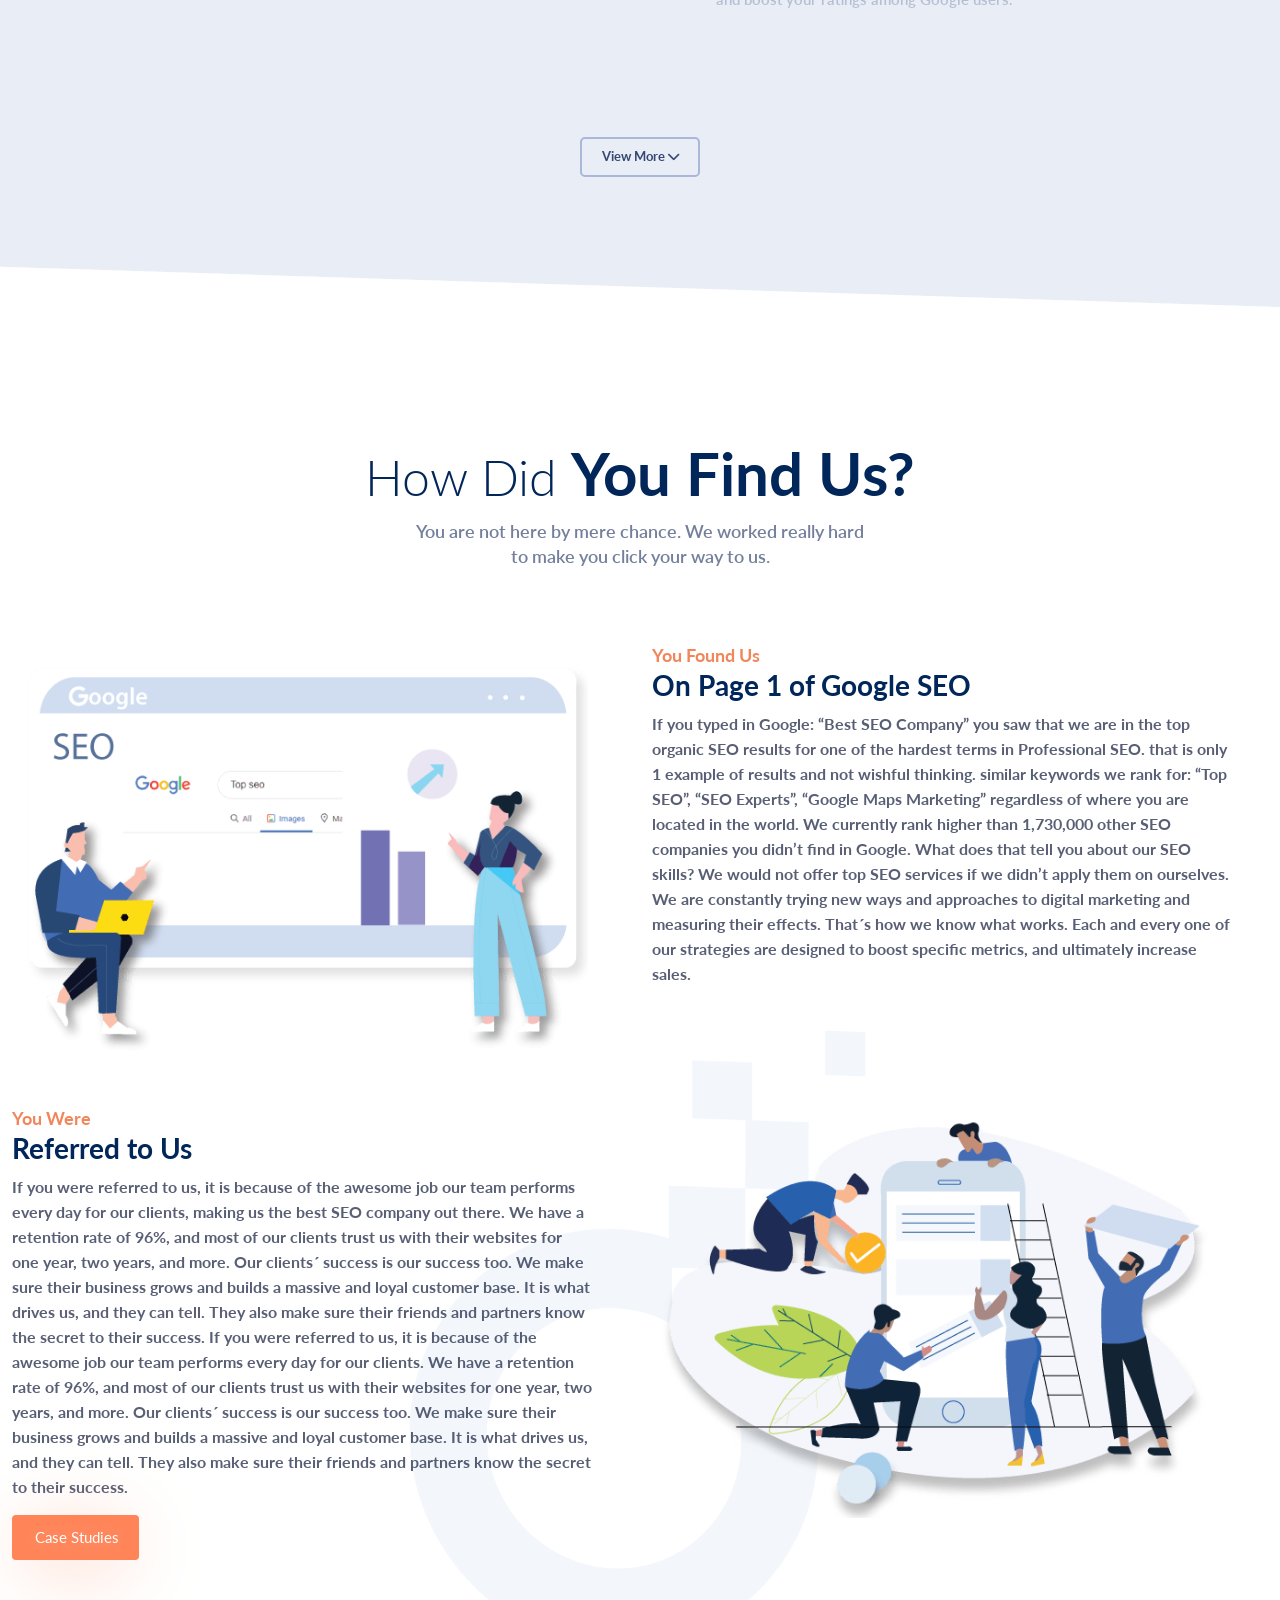
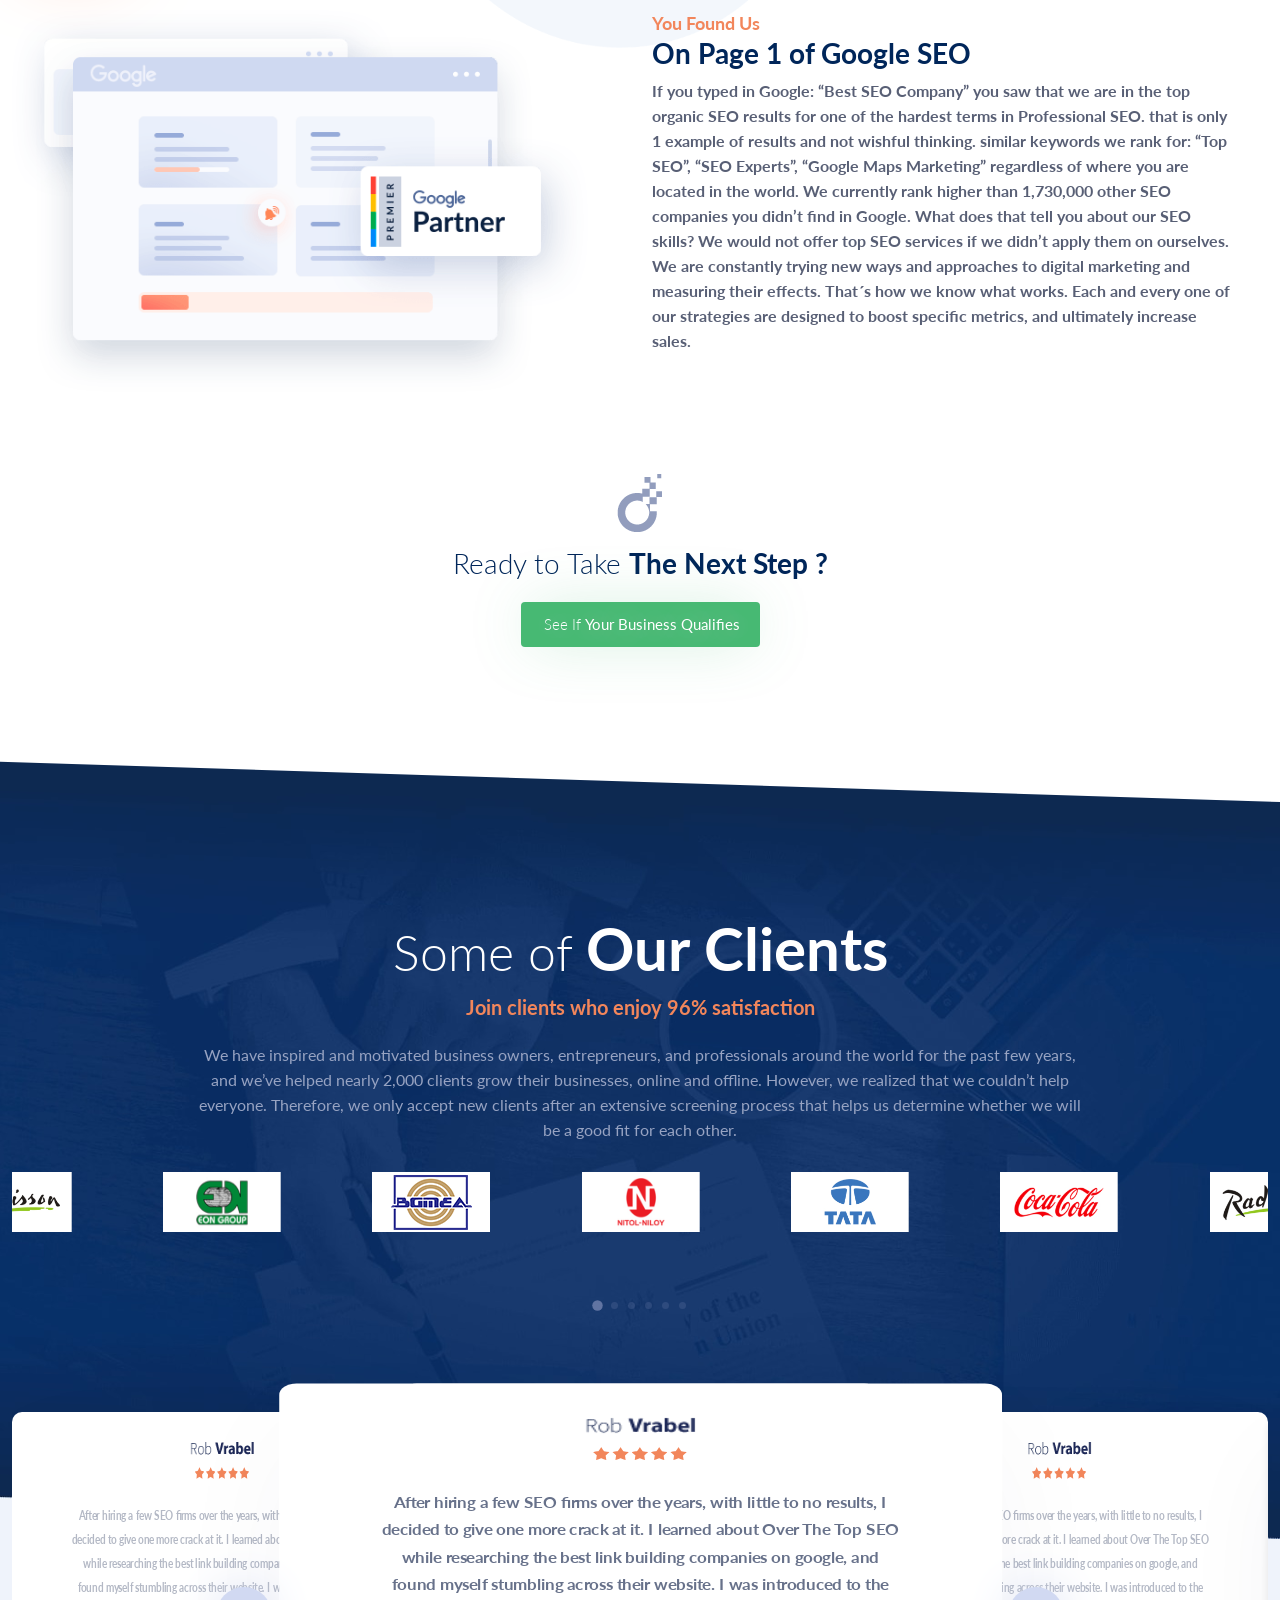
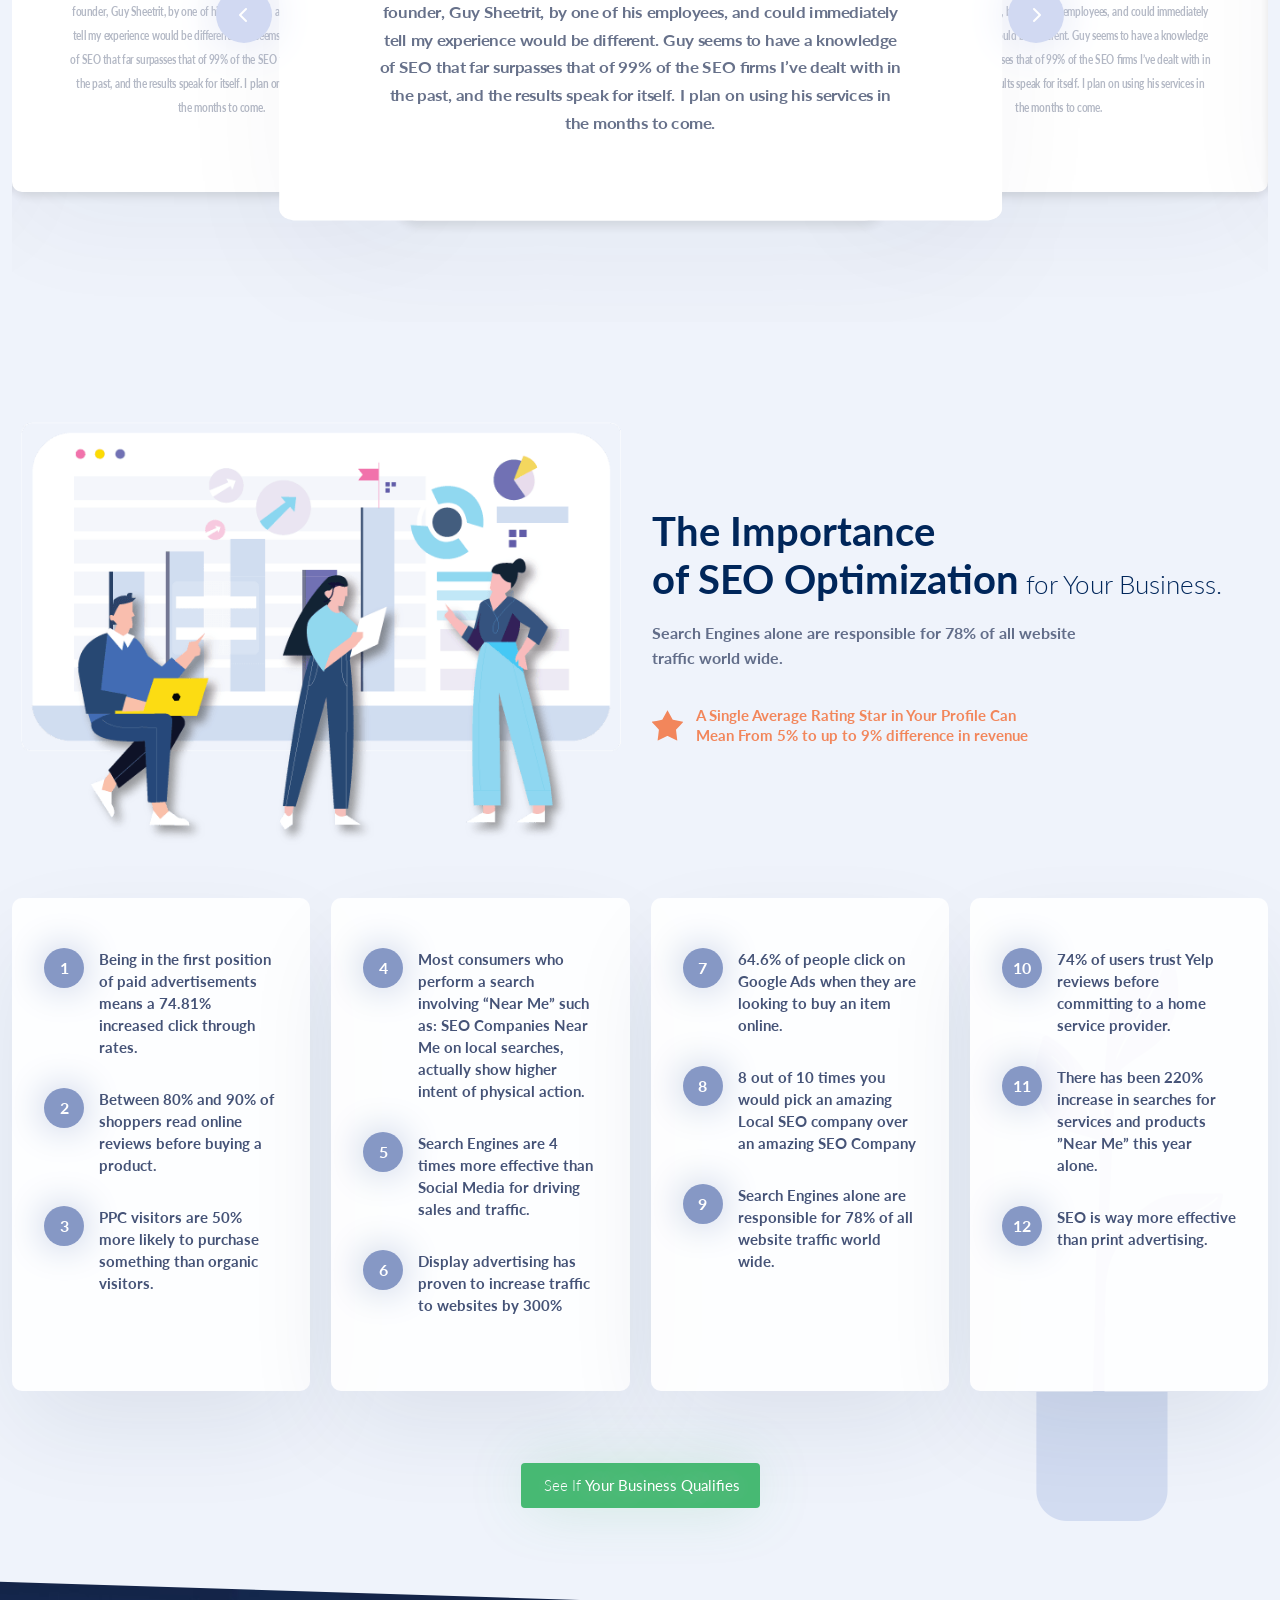
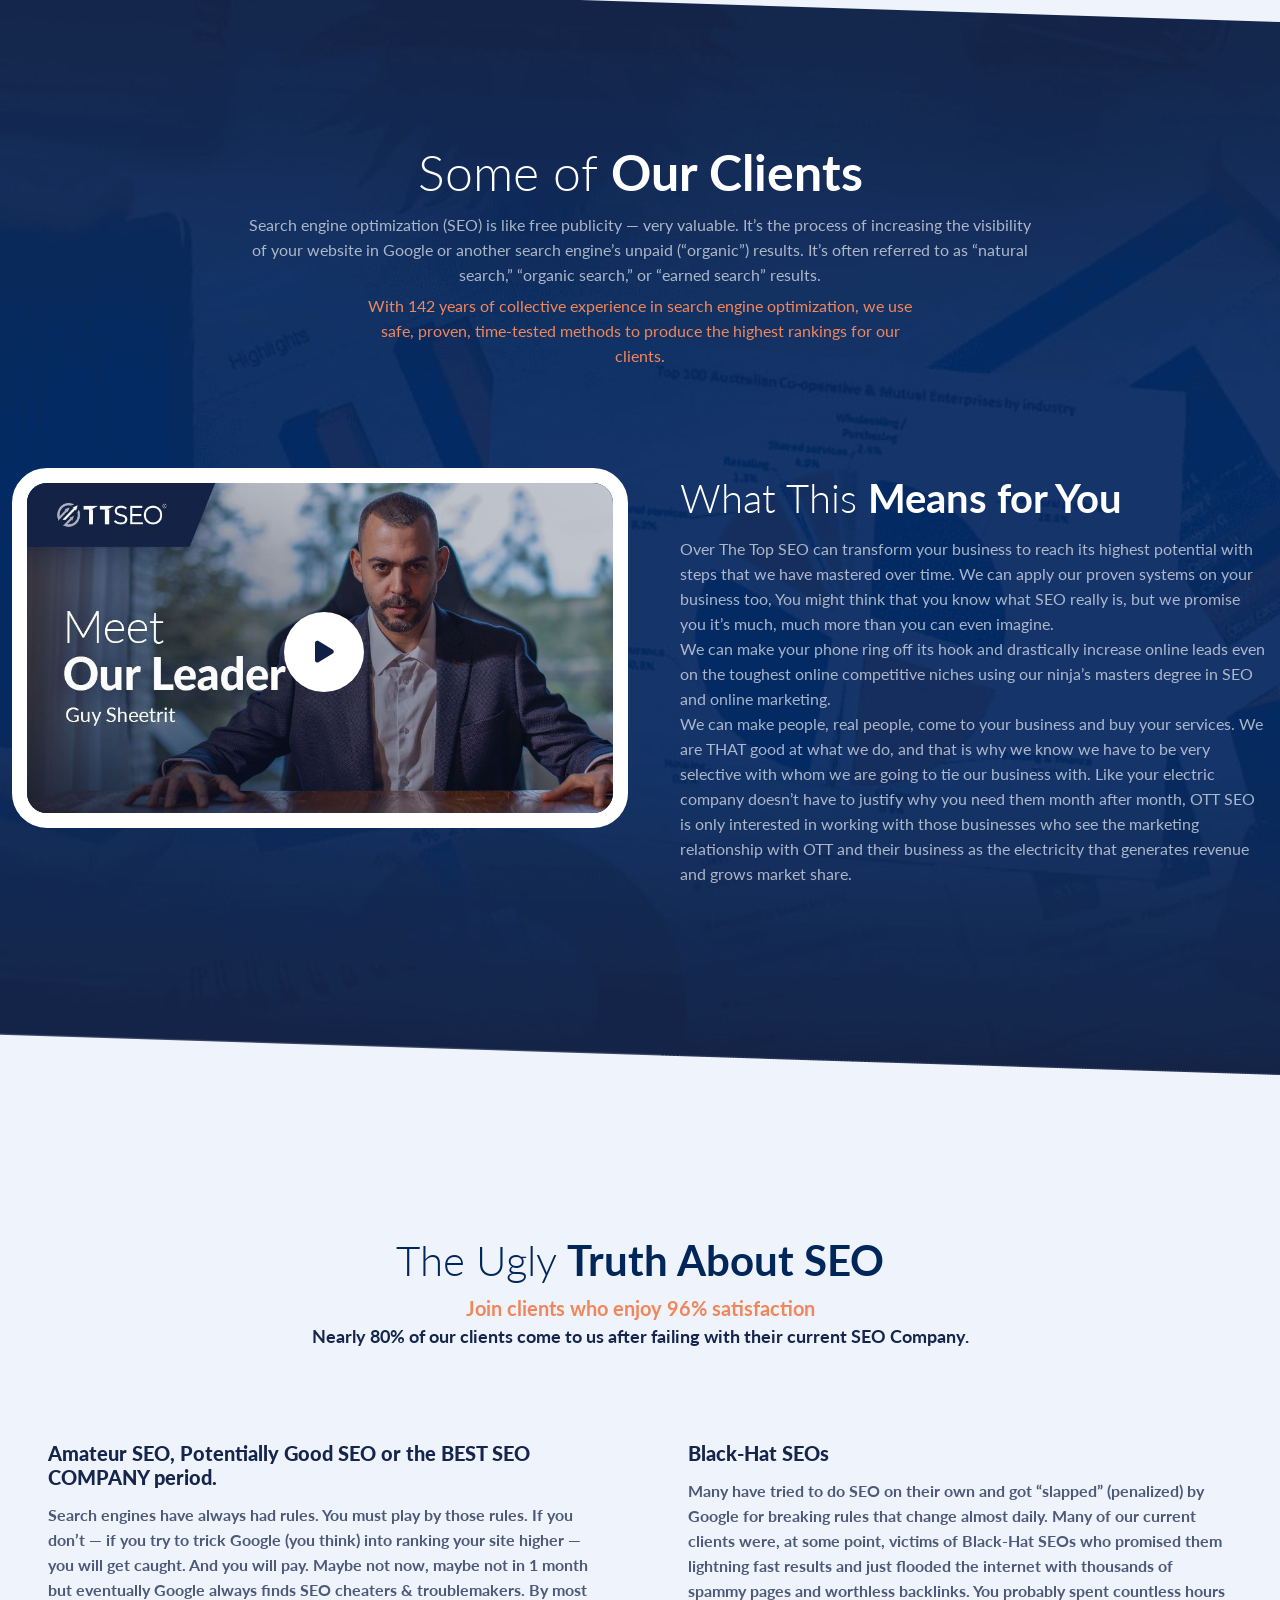
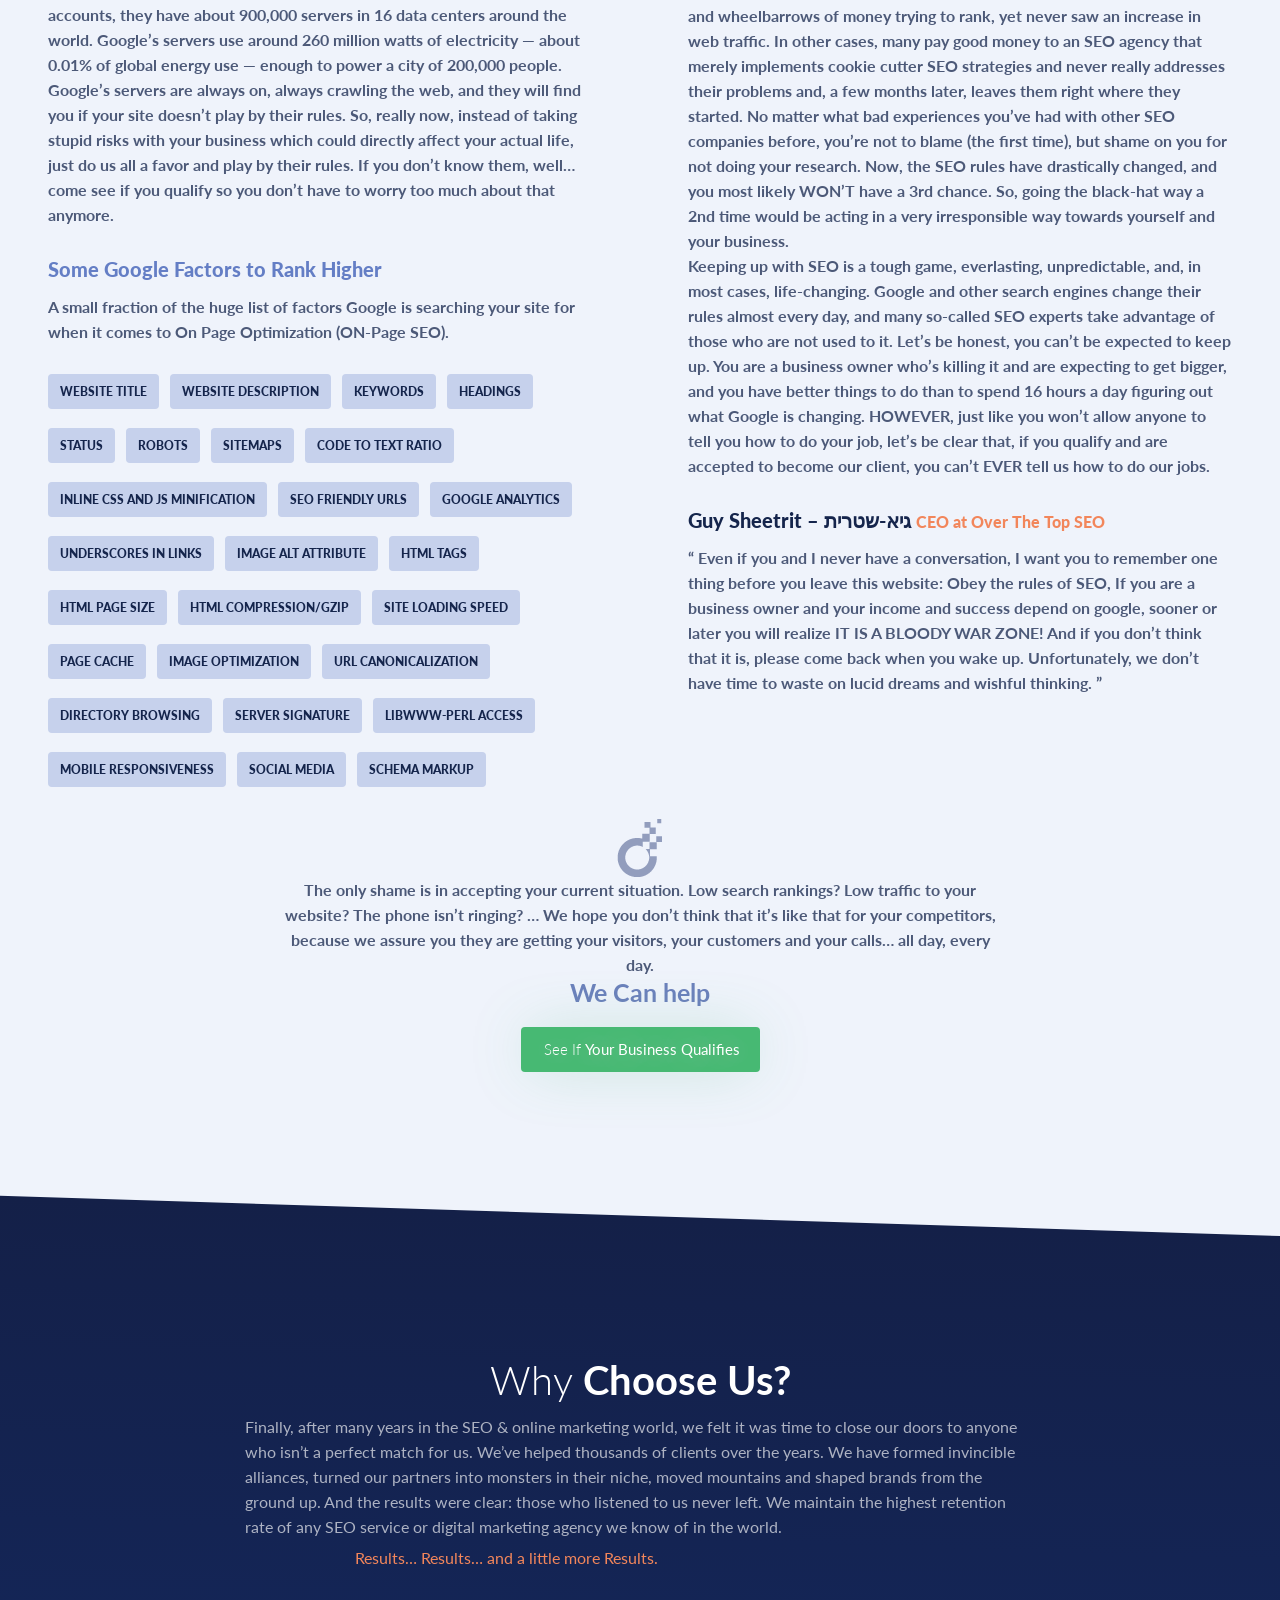
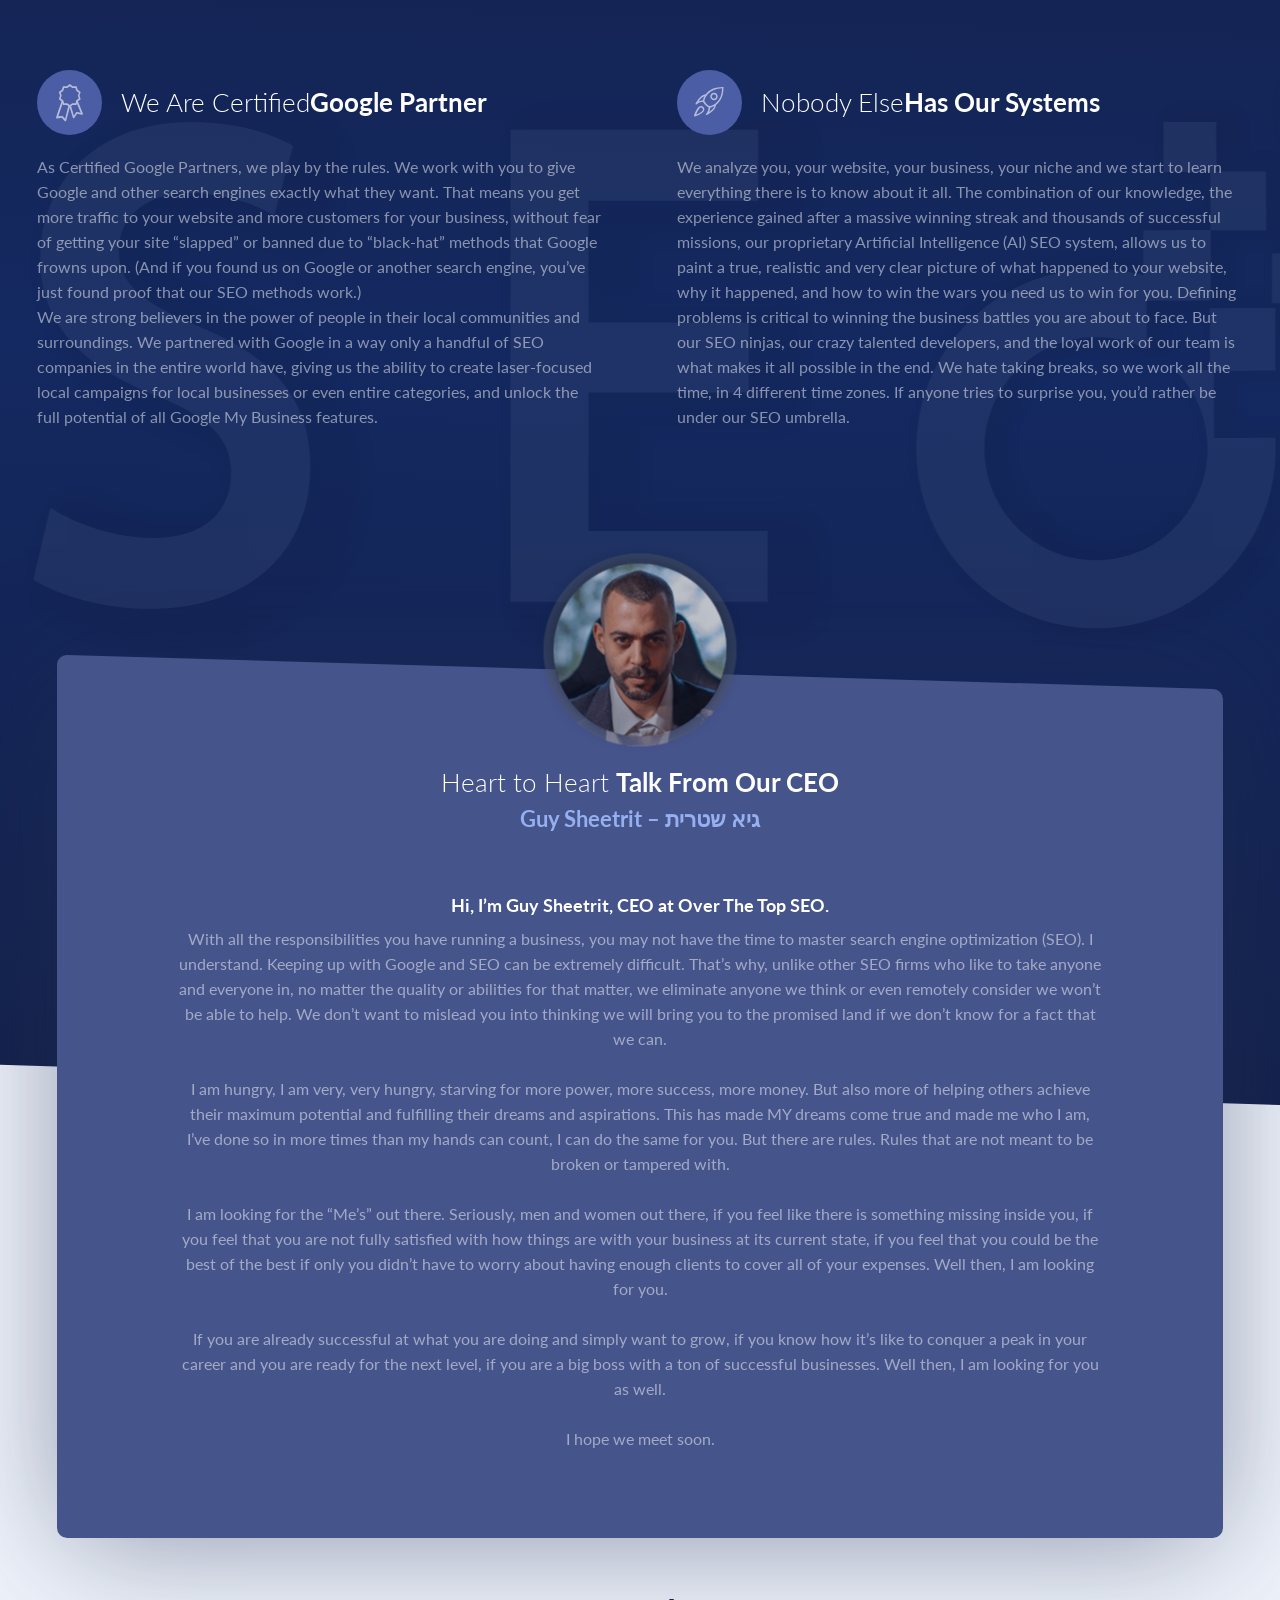
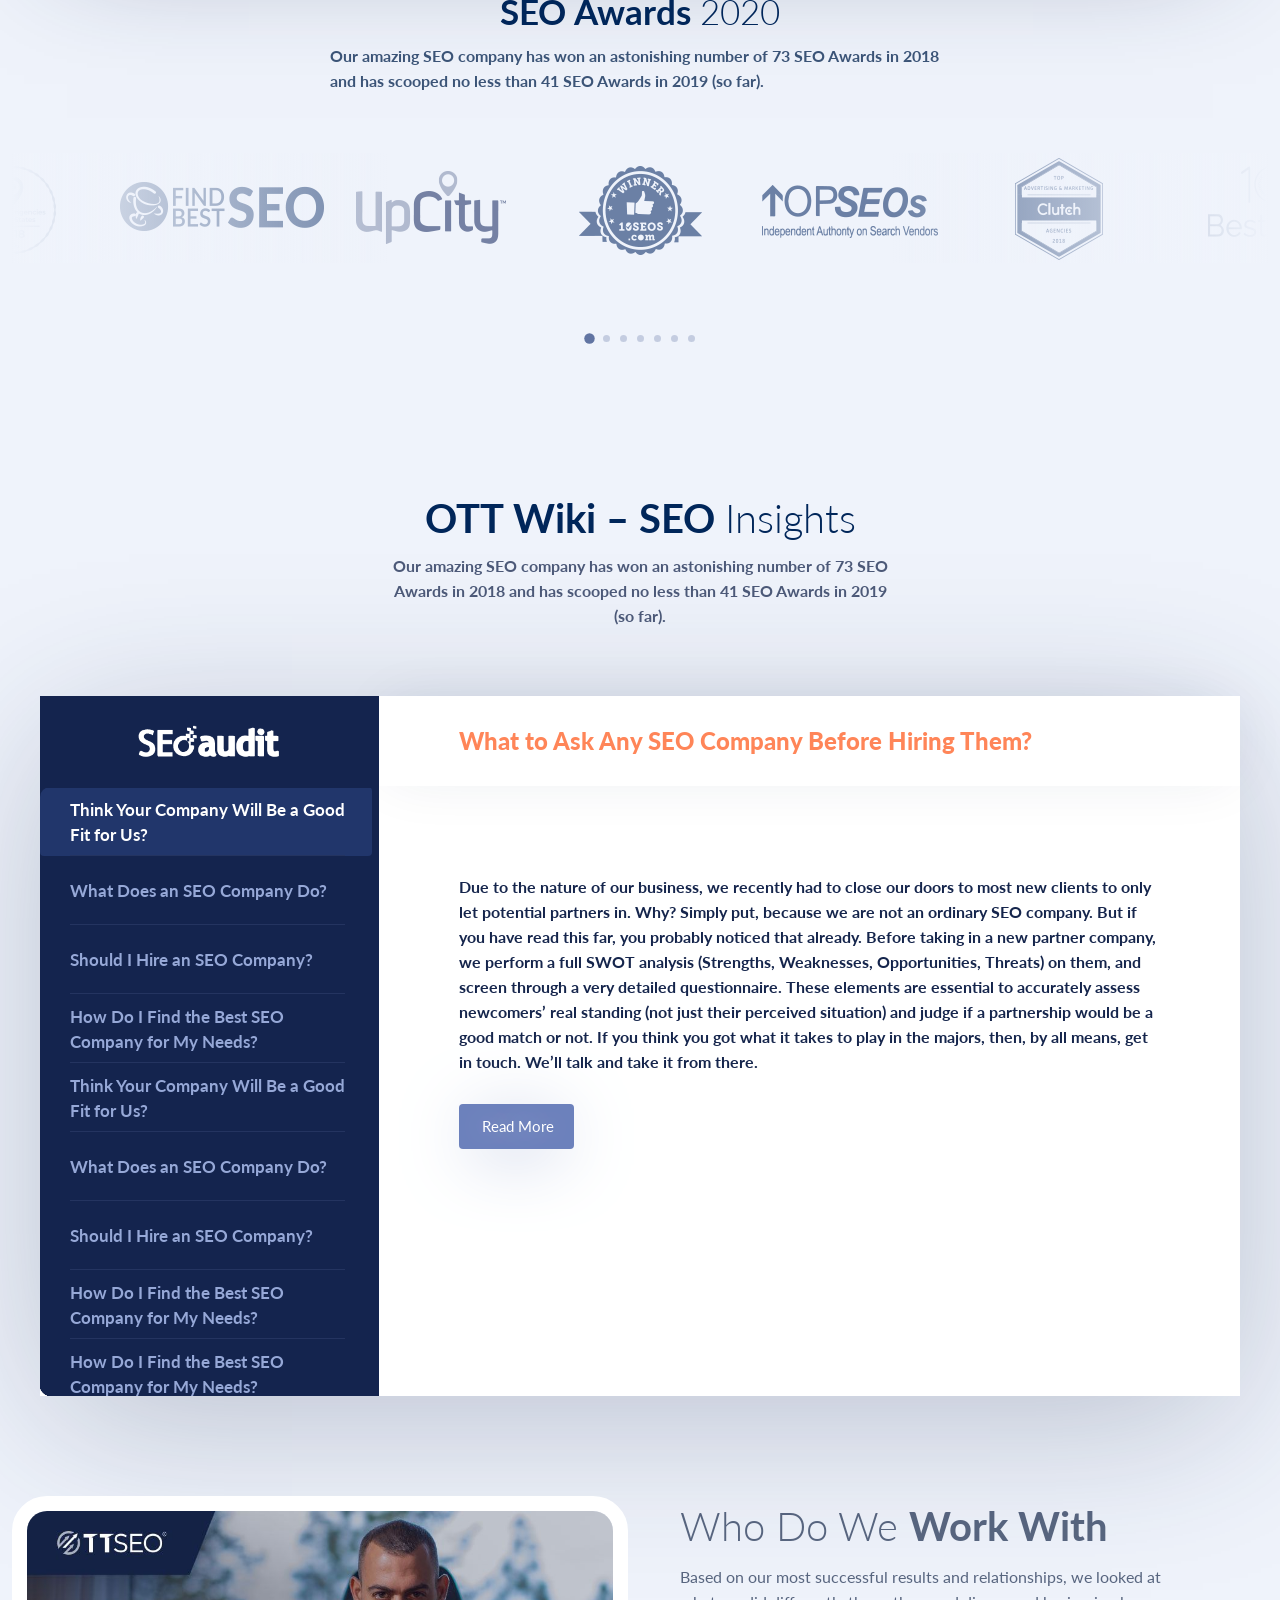
==== commit a19c9a7f: "gad mobile w h" ====
--- a/index.html
+++ b/index.html
@@ -2626,7 +2626,7 @@
                     </li>
                     <li>
                         <a href="https://www.google.com/partners/agency?id=1663852437" target="_blank" rel="nofollow">
-                            <img src="./assets/img/seo/Gads-mobile.png" alt="gad m"/>
+                            <img class="gad-mobile" src="./assets/img/seo/Gads-mobile.png" alt="gad m"/>
                         </a>
                     </li>
                     <li>
--- a/assets/css/style.css
+++ b/assets/css/style.css
@@ -915,8 +915,6 @@
     justify-content: center;
 }
 .feature-carousel .item img{
-    width: 185px;
-    height: 35px;
     max-width: 100%;
     max-height: 100%;
 }
@@ -2263,6 +2261,10 @@
     width: 139px;
     max-width: 100%;
 }
+.logos__list img img.gad-mobile{
+    width: 100% !important;
+    height: 100% !important;
+}
 .logo-list-section .container{
     max-width: 1330px !important;
 }
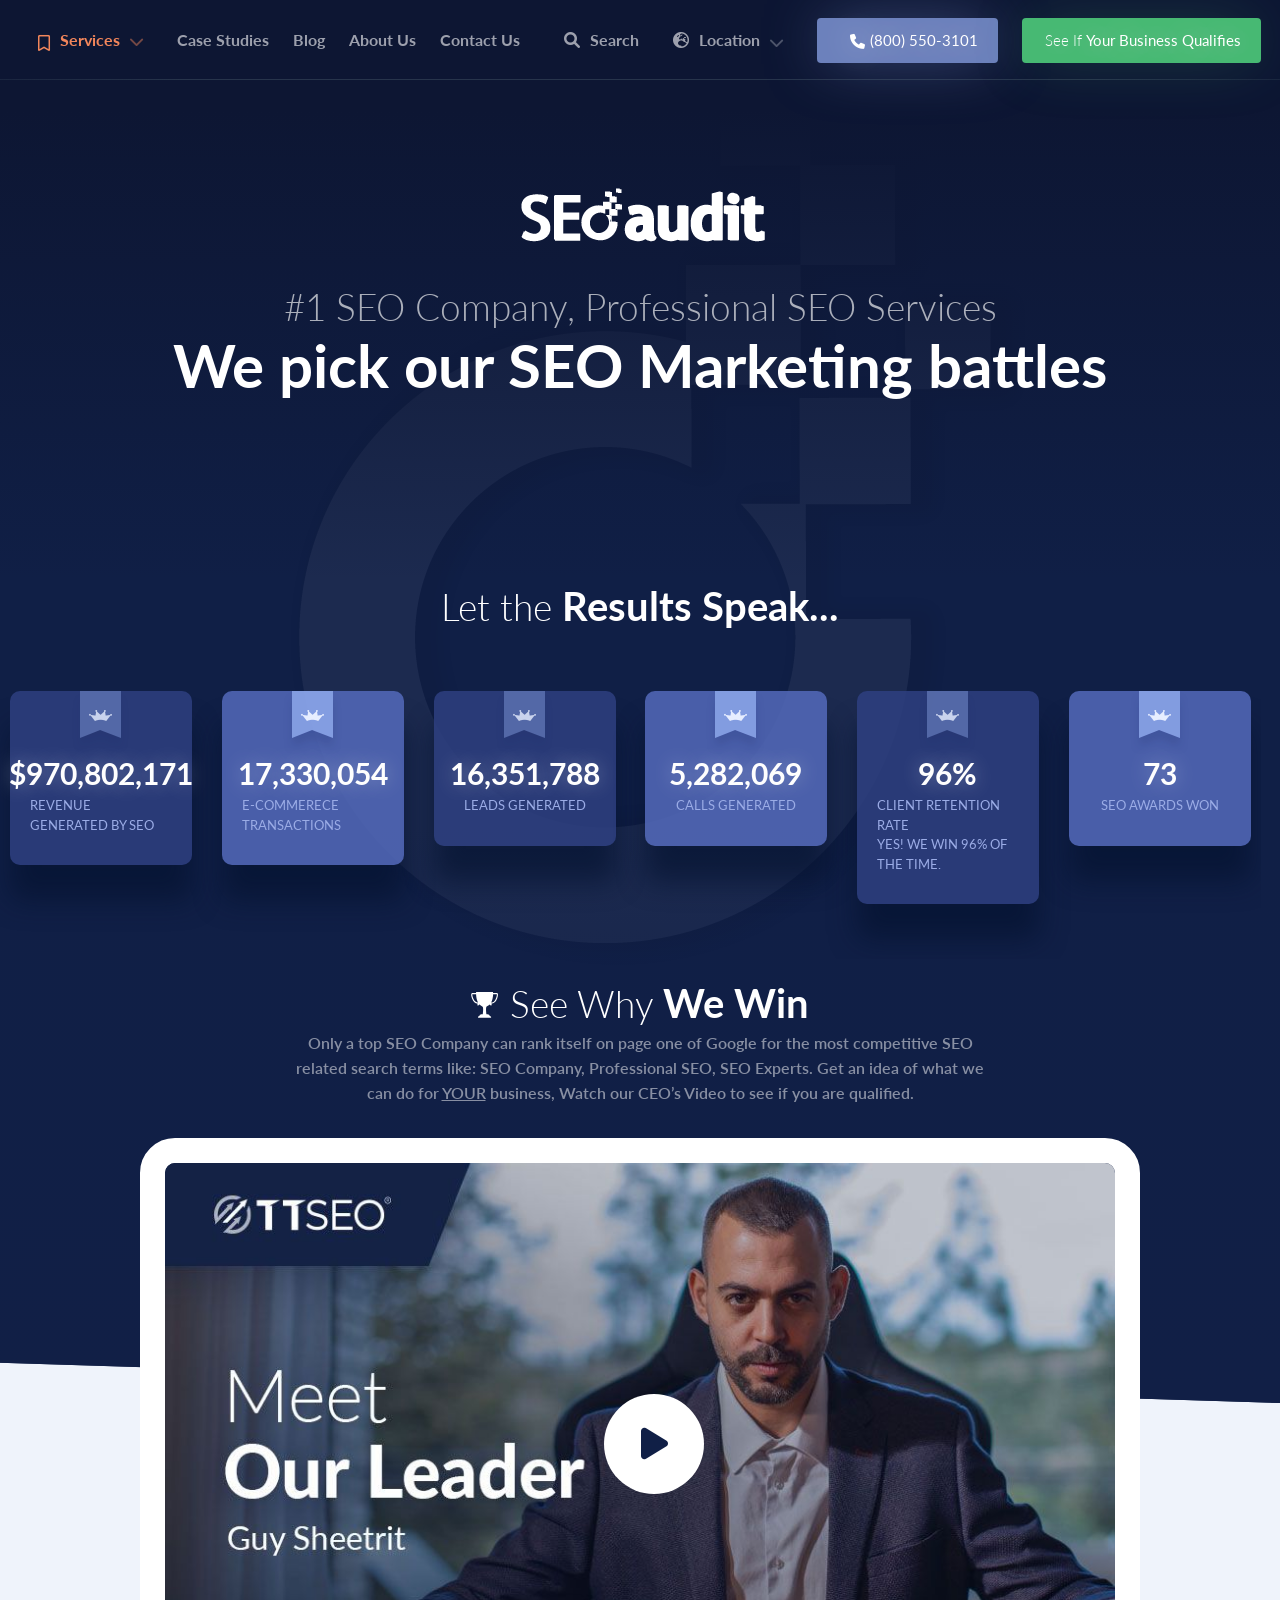
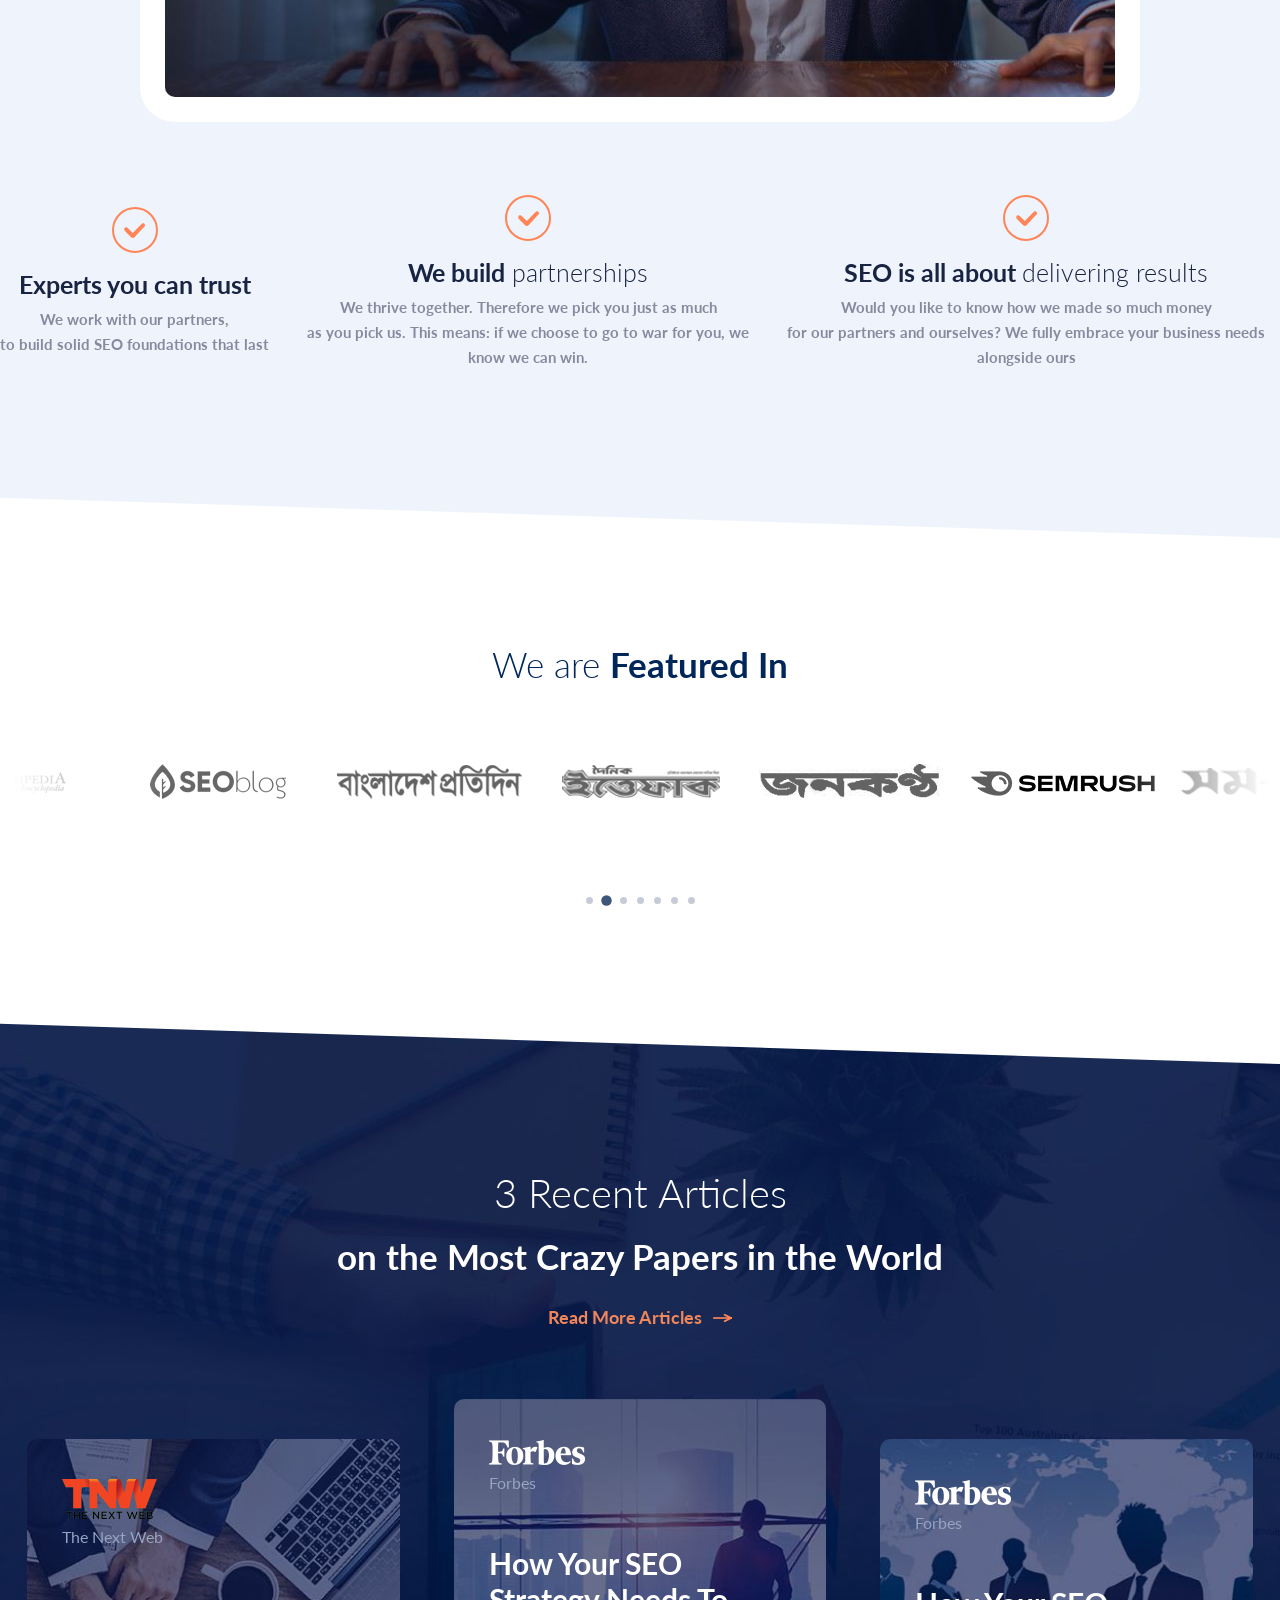
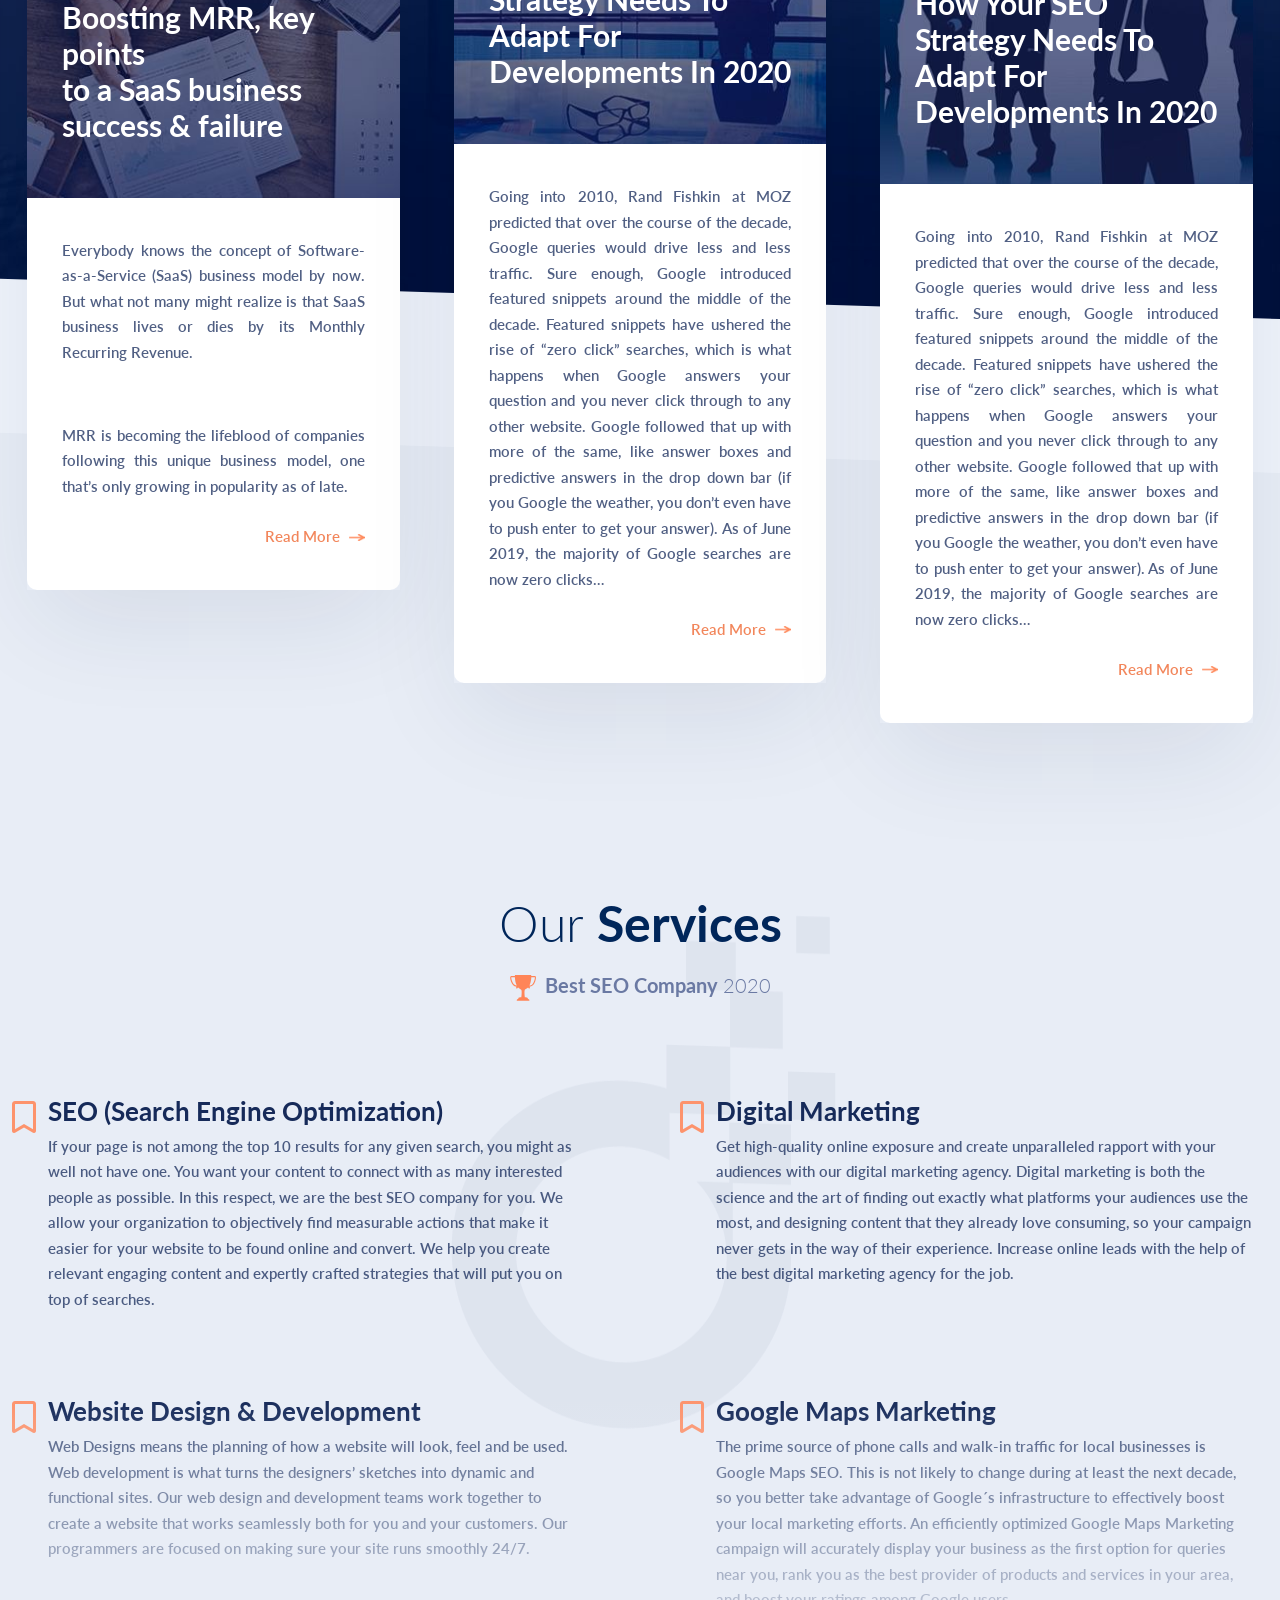
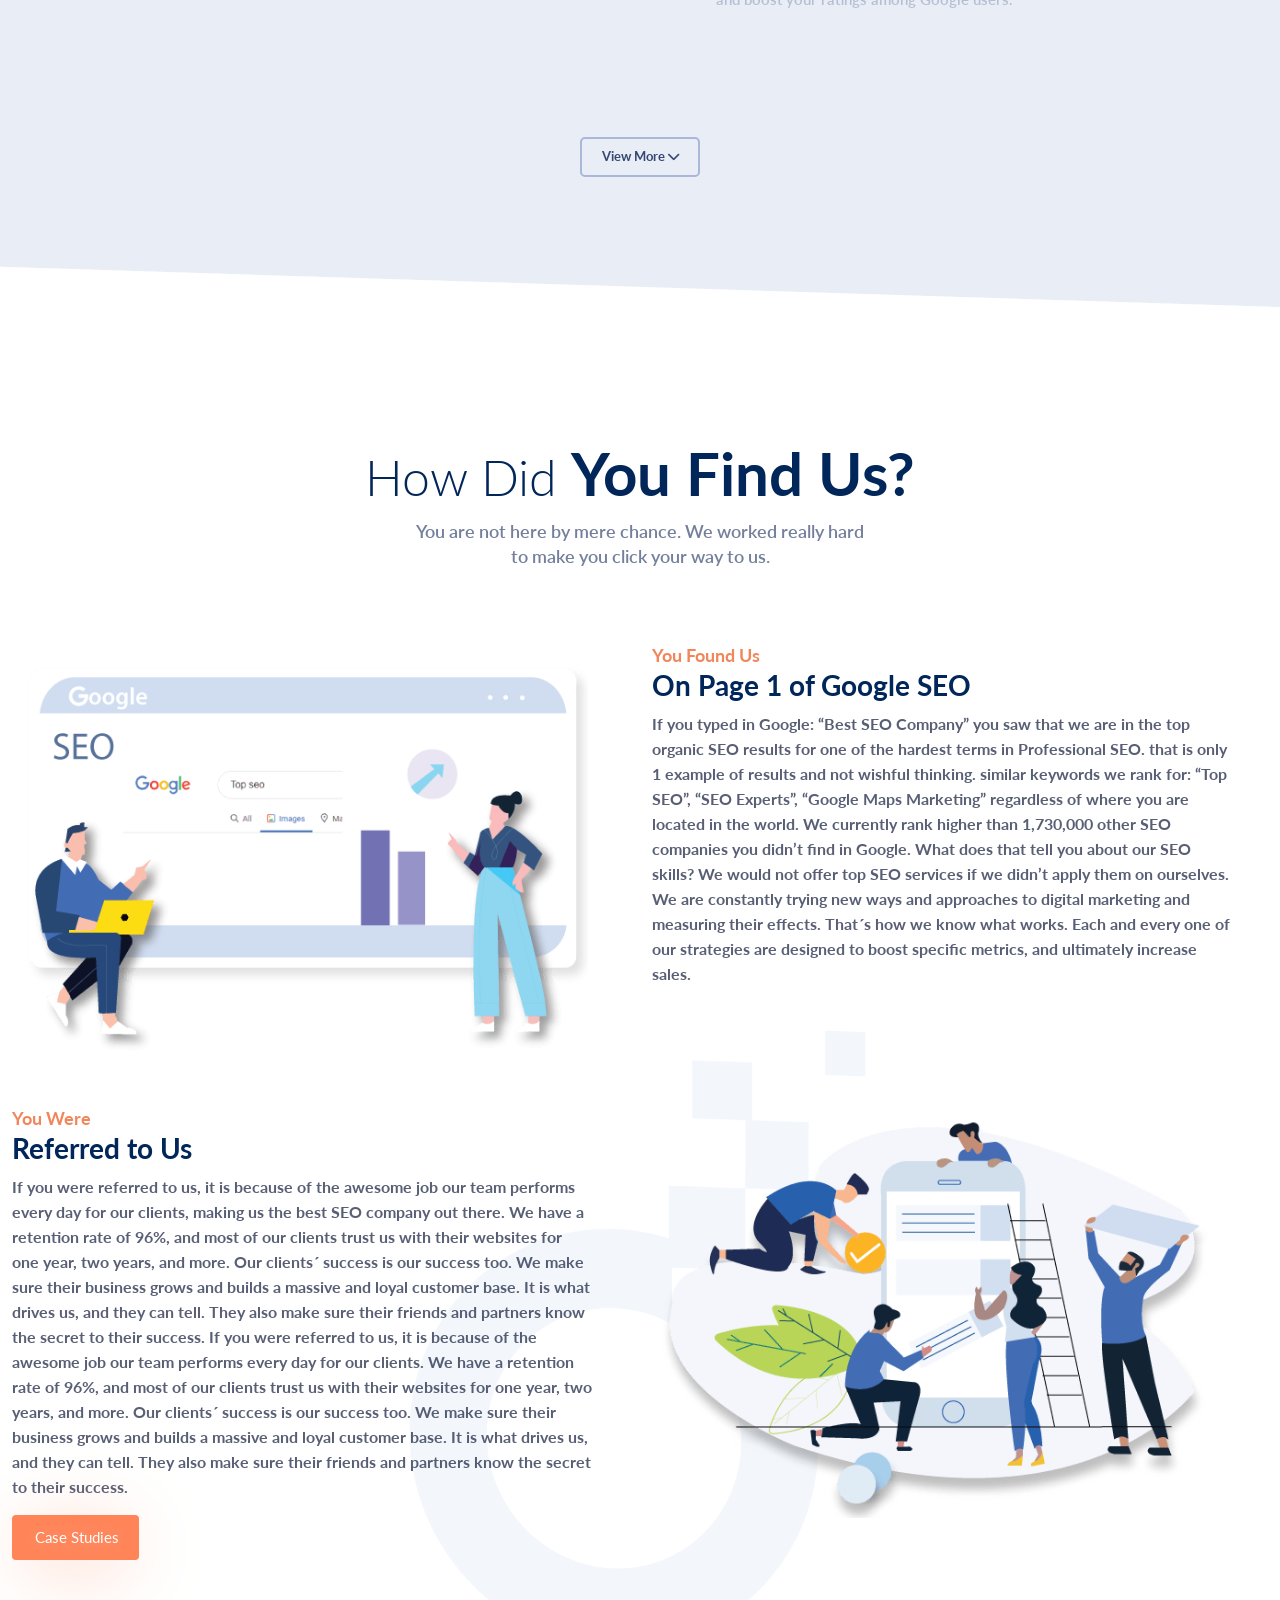
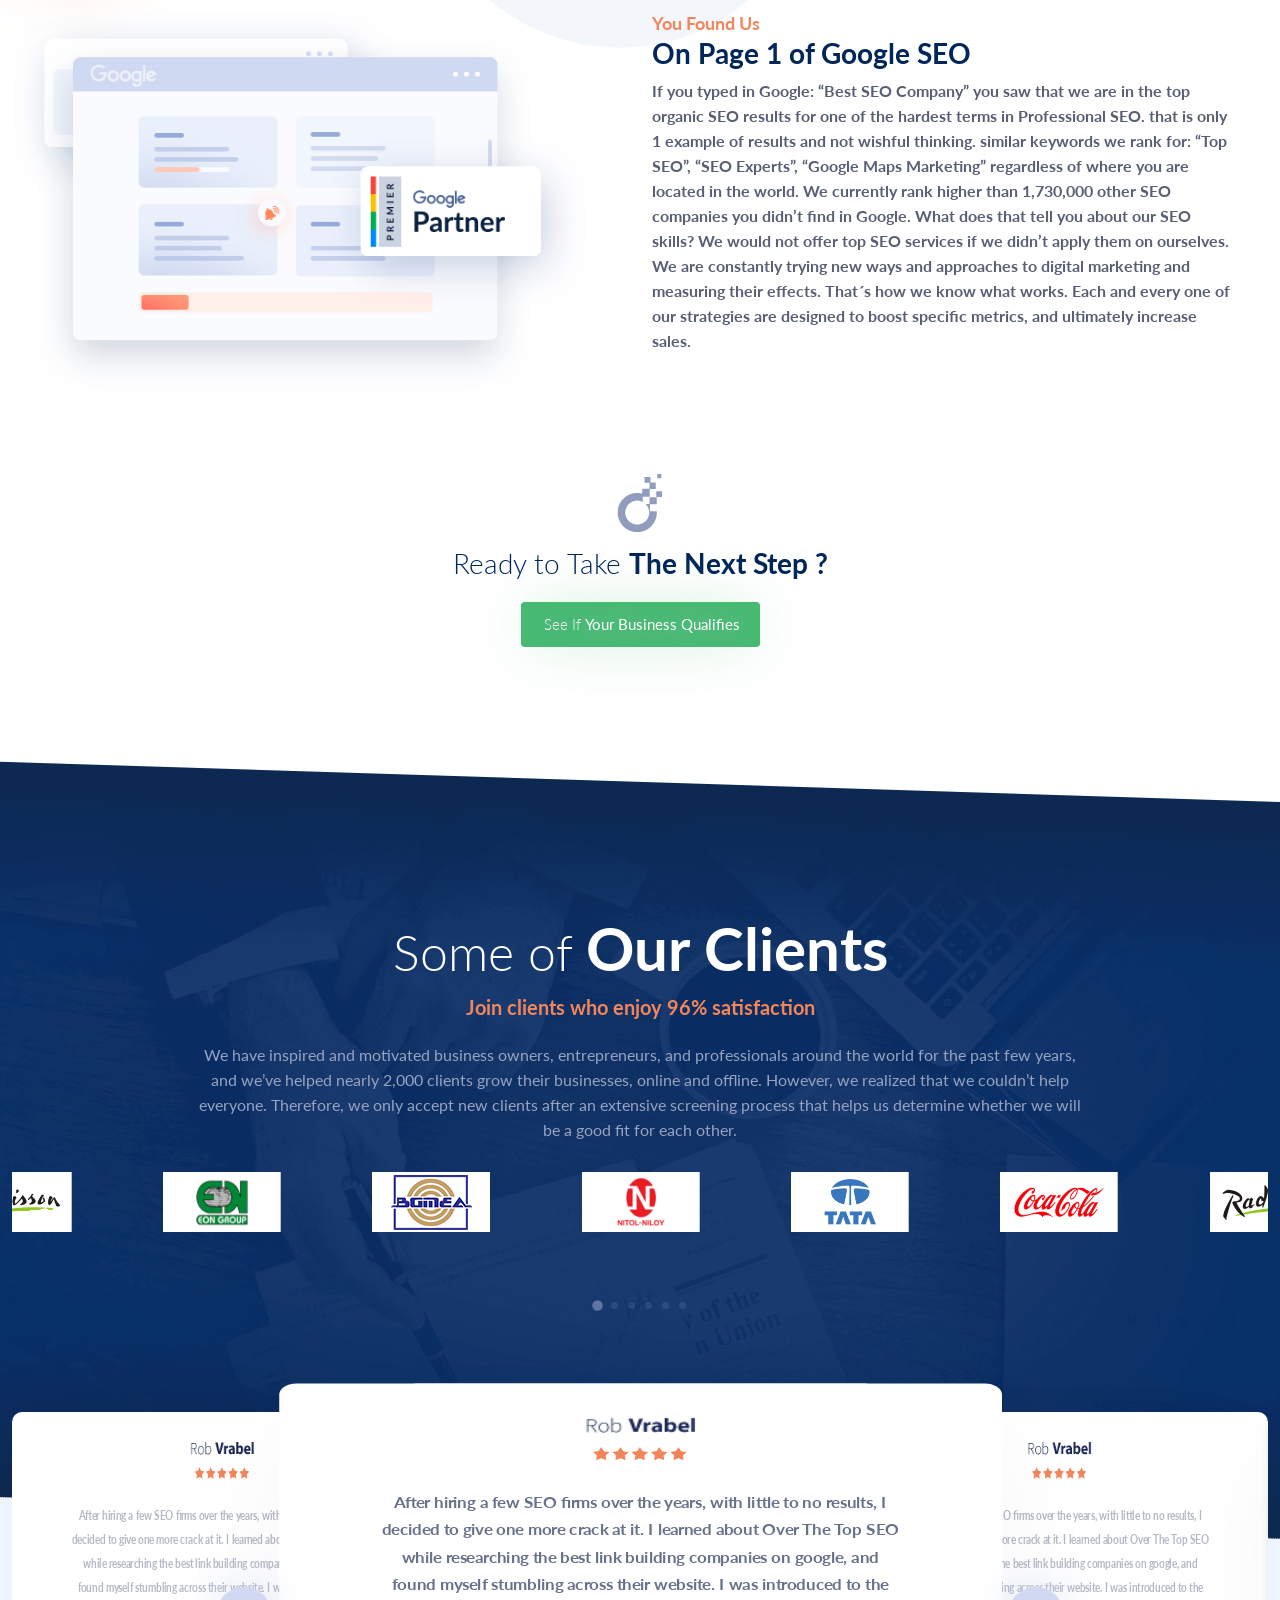
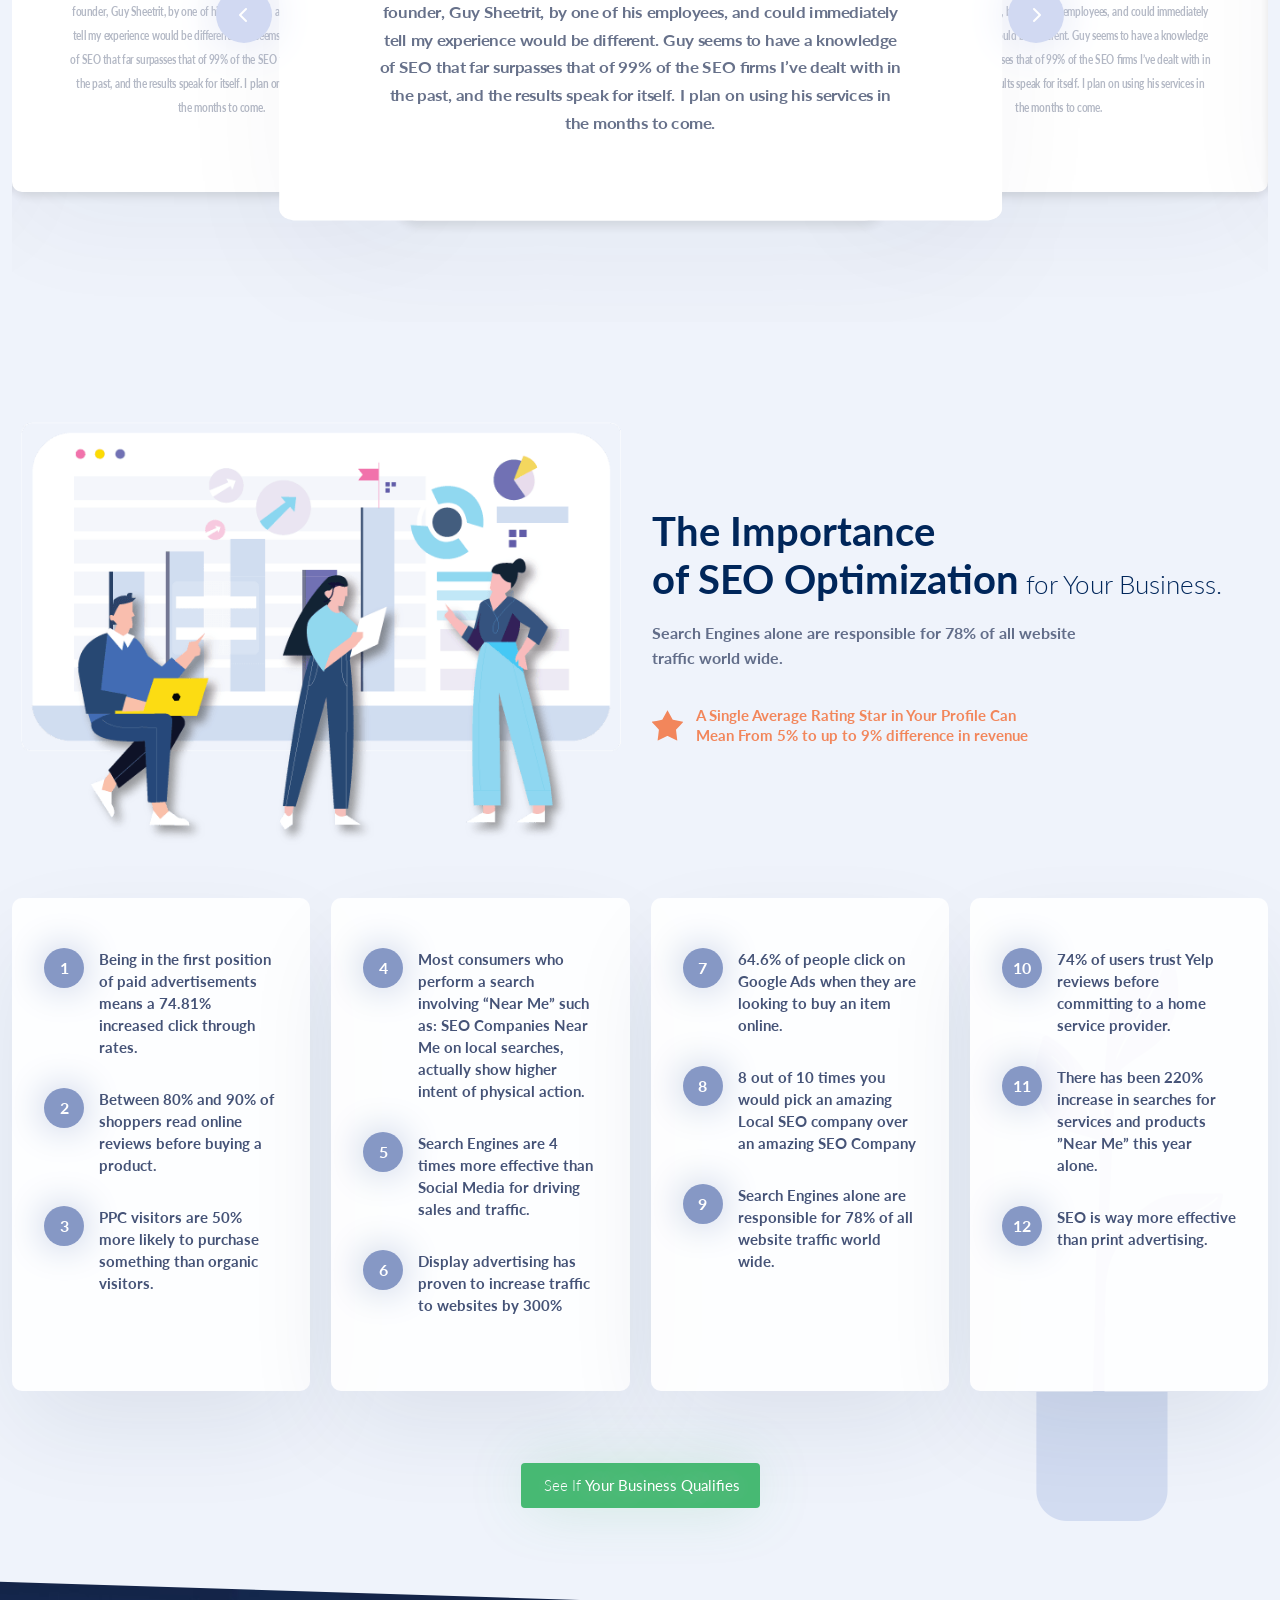
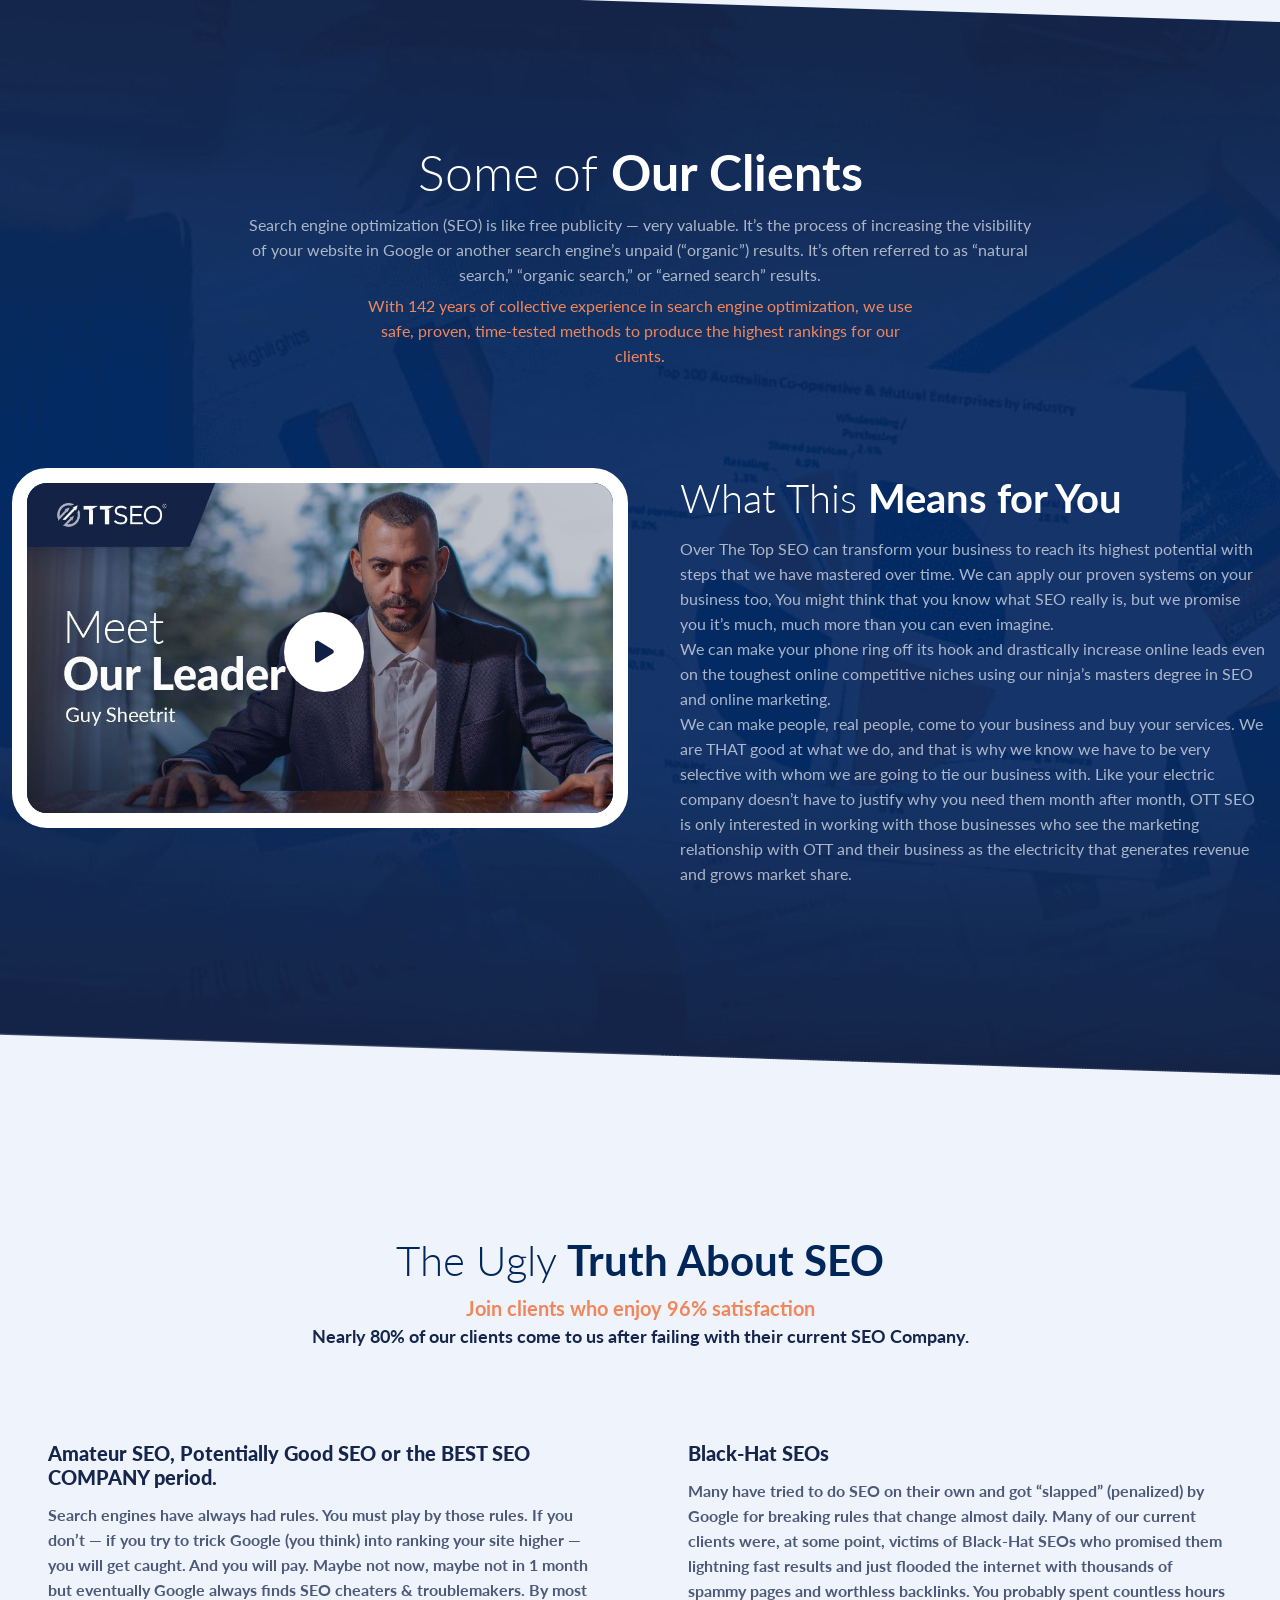
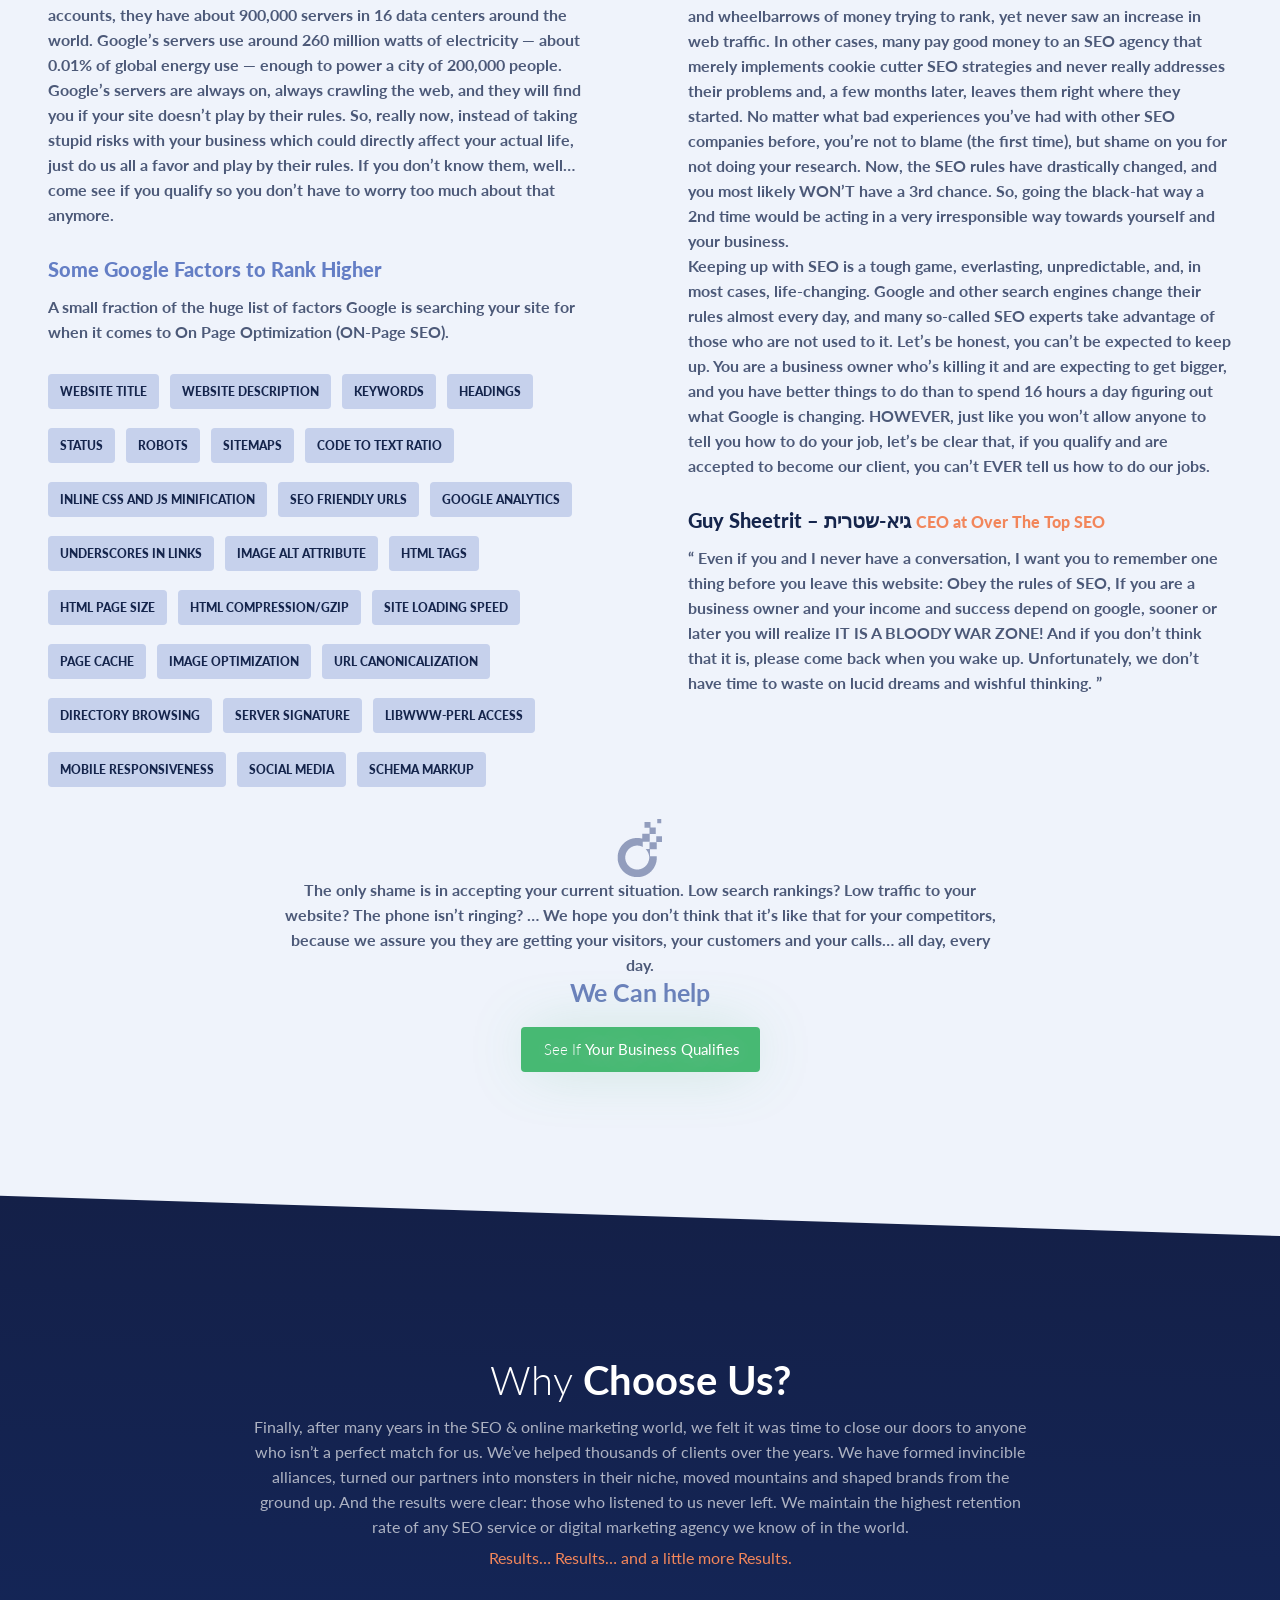
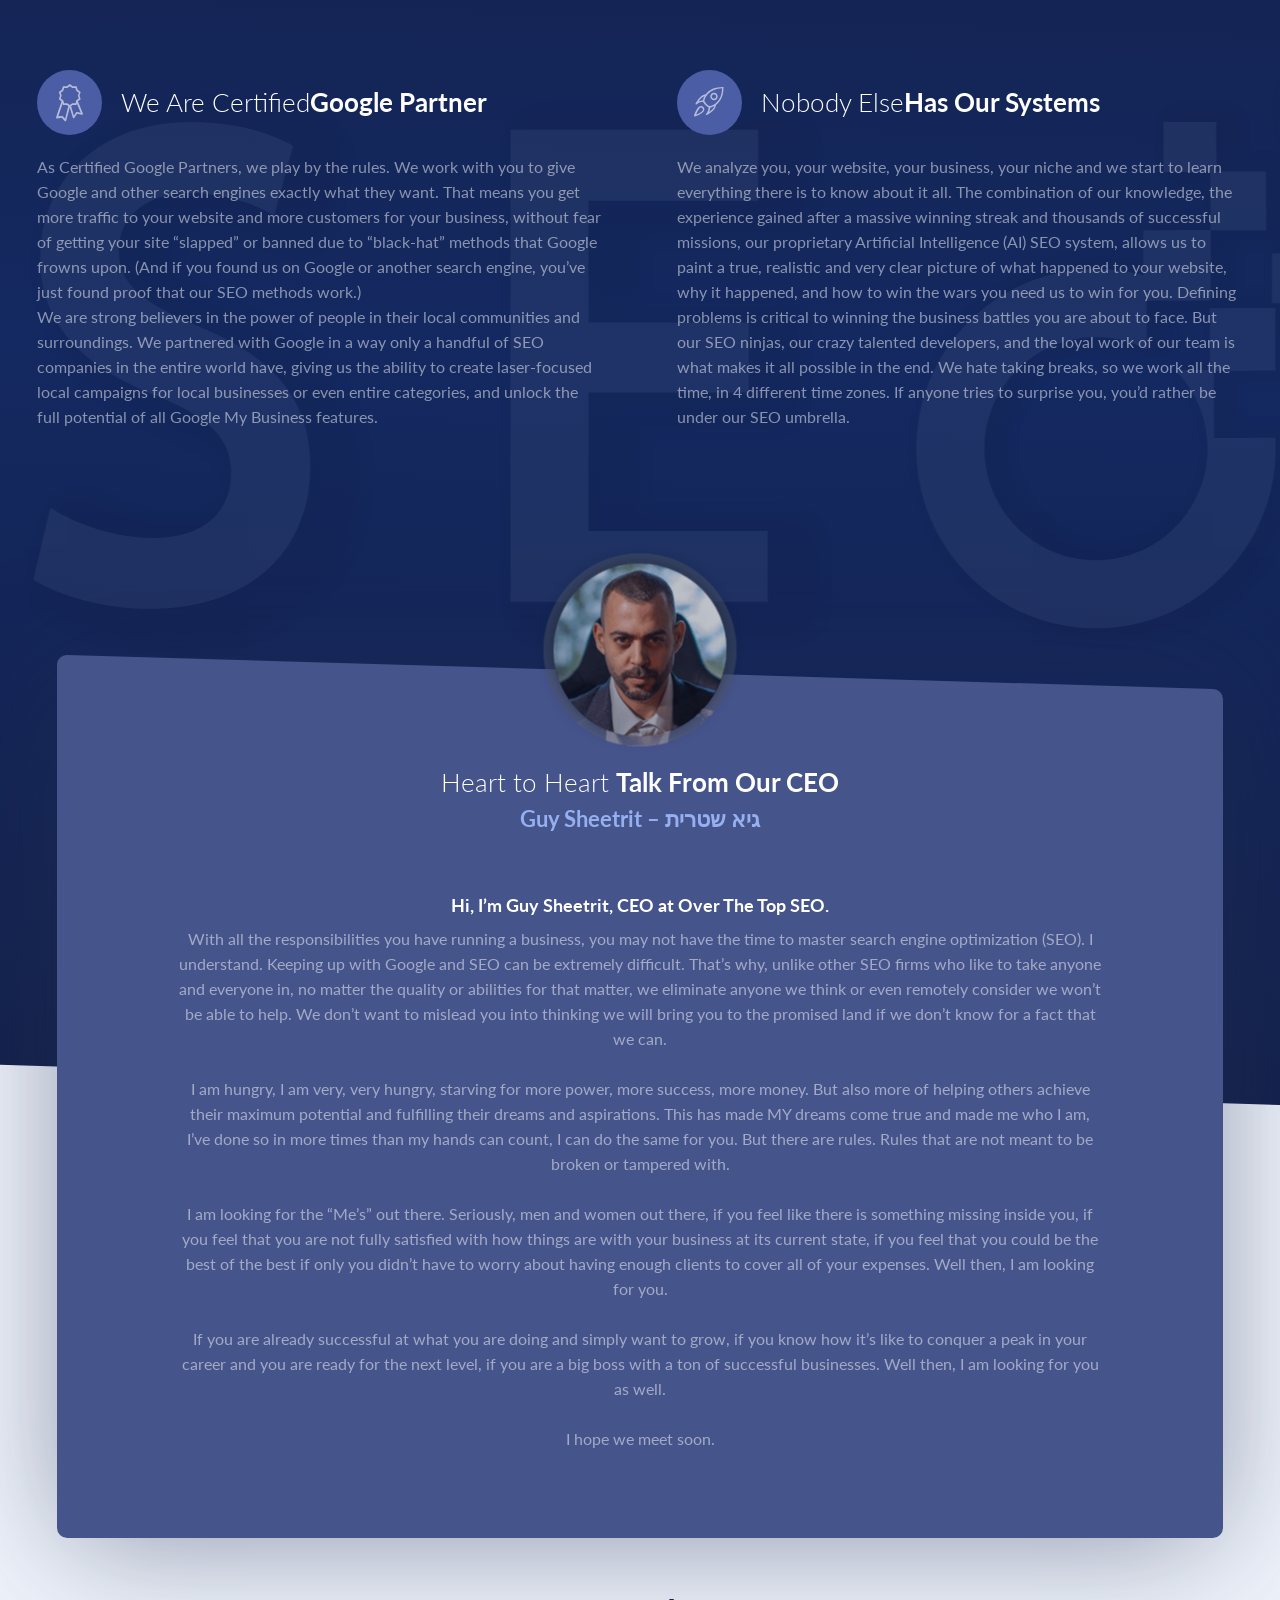
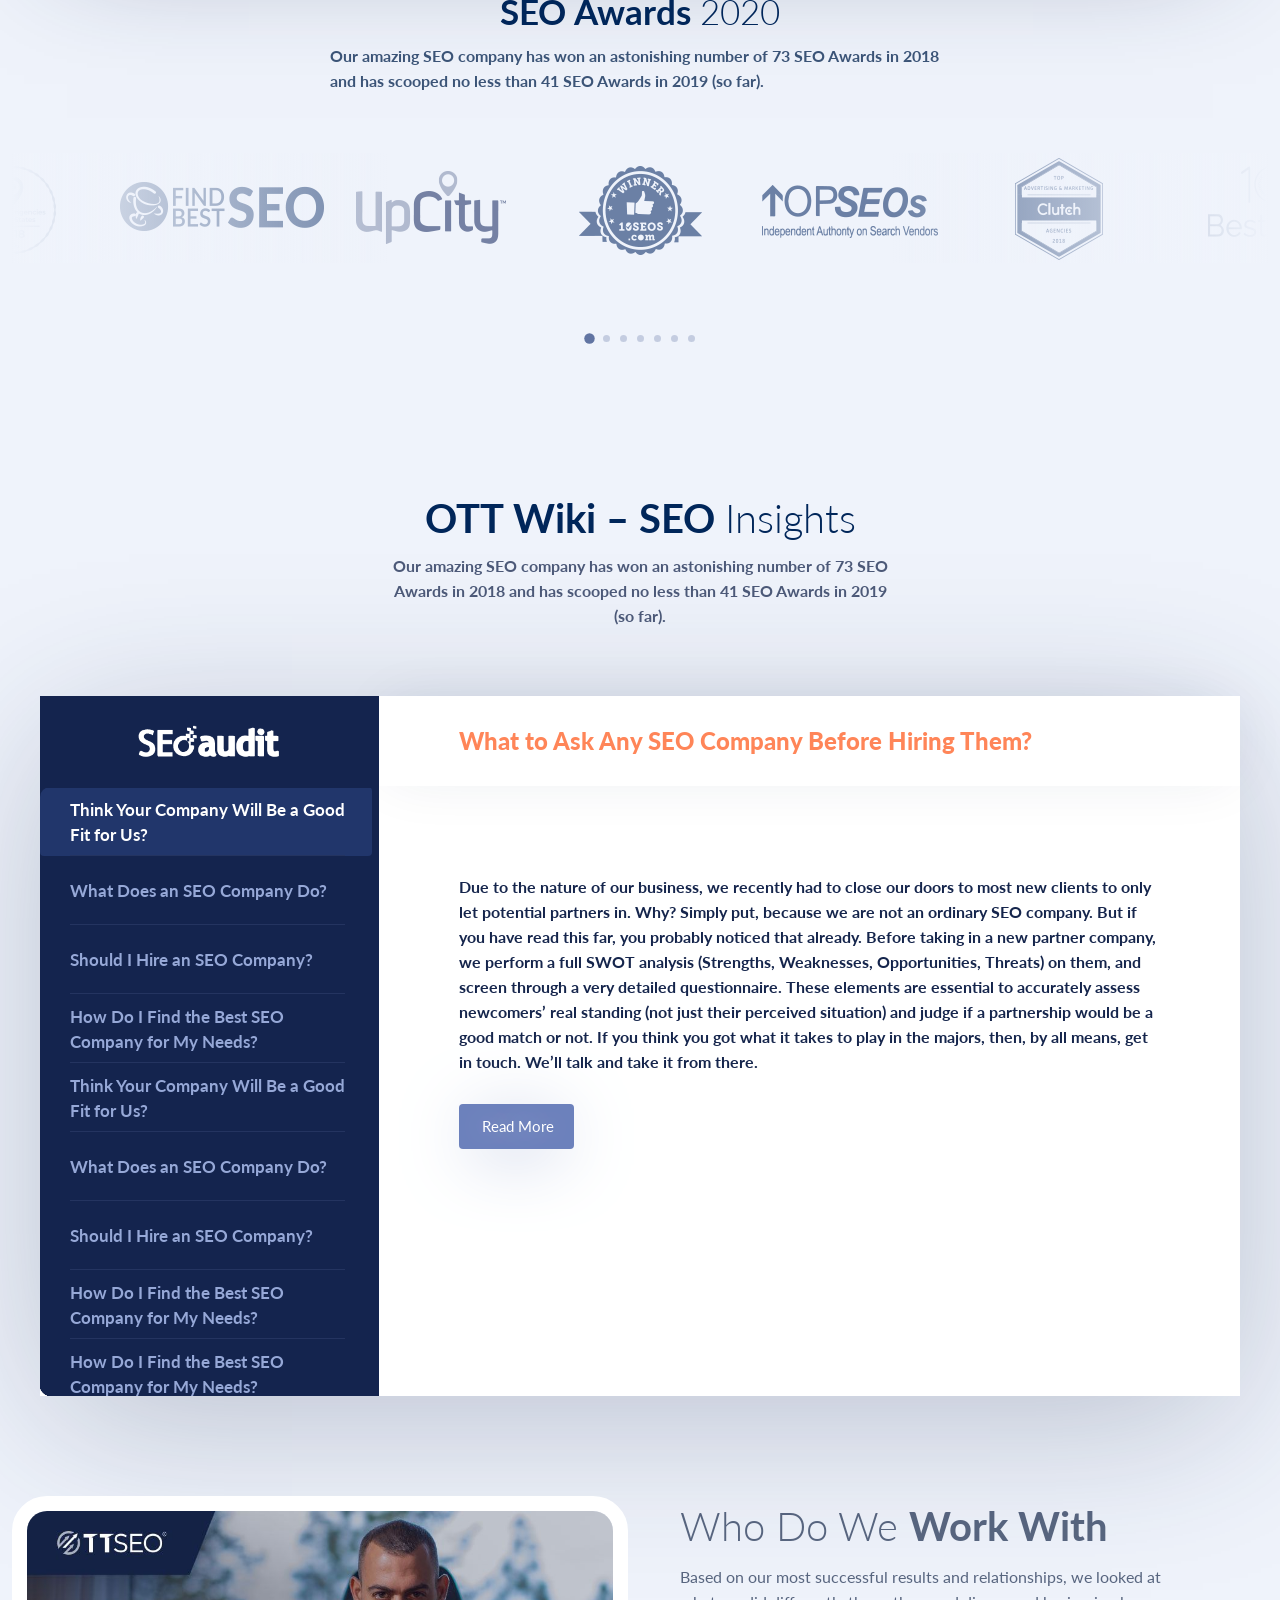
==== commit f29d997c: "meta data add" ====
--- a/index.html
+++ b/index.html
@@ -5,6 +5,8 @@
     <meta charset="UTF-8">
     <meta http-equiv="X-UA-Compatible" content="IE=edge">
     <meta name="viewport" content="width=device-width, initial-scale=1.0" >
+    <meta name="description" content="seo audit inc ott">
+    <meta name="robots" content="noindex"/>
     <title>over the top seo</title>
 
     <!-- style css  -->
@@ -567,7 +569,7 @@
         <div class="awards-area">
             <ul class="award-list">
                 <li class="awards-list-item">
-                    <h3 class="heading"><span>Experts you can trust</span></h3>
+                    <h2 class="heading"><span>Experts you can trust</span></h2>
                     <p>We work with our partners, <br> to build solid SEO foundations that last</p>
                 </li>
                 <li class="awards-list-item">
@@ -2437,7 +2439,7 @@
 
                             <button class="nav-link" id="v-pills-5-tab" data-bs-toggle="pill"
                                 data-bs-target="#v-pills-5" type="button" role="tab" aria-controls="v-pills-5"
-                                aria-selected="true">Think Your Company
+                                aria-selected="false">Think Your Company
                                 Will Be a Good Fit for Us?</button>
 
                             <button class="nav-link" id="v-pills-6-tab" data-bs-toggle="pill"
@@ -2462,7 +2464,7 @@
 
                             <button class="nav-link" id="v-pills-10-tab" data-bs-toggle="pill"
                                 data-bs-target="#v-pills-10" type="button" role="tab" aria-controls="v-pills-10"
-                                aria-selected="true">Think Your Company
+                                aria-selected="false">Think Your Company
                                 Will Be a Good Fit for Us?</button>
 
                             <button class="nav-link" id="v-pills-11-tab" data-bs-toggle="pill"
--- a/assets/css/style.css
+++ b/assets/css/style.css
@@ -36,7 +36,7 @@
     height: 100%;
     width: 100%;
 }
-@media (max-width:600px) {
+@media (max-width:800px) {
     body .header-home .inv {
         background: url(../img/seo/2home-header-imgс-min.jpg) 50% no-repeat !important;
     background-size: 100% auto !important;
@@ -179,7 +179,7 @@
 .mobile-menu-list li.nav-item.colored{
     border-bottom: 1px solid rgba(131, 131, 187, 0.137);
 }
-@media (max-width:600px) {
+@media (max-width:800px) {
     .mobile-menu-list .main-nav__level-one {
         position: relative;
         top: 255px;
@@ -536,7 +536,7 @@
     color:#fff;
     font-weight: 700;
 }
-@media (max-width: 600px){
+@media (max-width: 800px){
     .heading {
         font-size: 26px !important;
     }
@@ -556,7 +556,7 @@
 }
 }
 
-@media (max-width:600px) {
+@media (max-width:800px) {
     .card-wrapp {
         padding-top: 30px;padding-bottom: 100px;
     }
@@ -639,7 +639,7 @@
     animation-name: none;
     transform-origin: initial;
 }
-@media (max-width:600px) {
+@media (max-width:800px) {
     .cards{
         padding: 0;
     }
@@ -796,7 +796,7 @@
     font-size: 36px;
 }
 
-@media (max-width:600px) {
+@media (max-width:800px) {
     .service-video .service-video-wrapper{
             margin: 0 15px;
     }
@@ -817,7 +817,7 @@
     width: 100%;
     height: 100%;
 }
-@media (max-width:600px) {
+@media (max-width:800px) {
     .awards-section {
         padding: 230px 0 152px;
     }
@@ -835,7 +835,7 @@
     margin: 53px auto 0;
     height: 100%;
 }
-@media (max-width:600px) {
+@media (max-width:800px) {
     .award-list {
         flex-direction: column;
     }
@@ -1224,7 +1224,7 @@
 .find-row-image{
     padding-right: 40px;
 }
-@media (max-width:600px) {
+@media (max-width:800px) {
     .find-row-image{
         padding-right: 0;
     }
@@ -1403,7 +1403,7 @@
     align-items: center;
     font-weight: 700;
 }
-@media (max-width:600px) {
+@media (max-width:800px) {
     .seo p {
         max-width: 100%;
     }
@@ -1426,7 +1426,7 @@
     grid-template-columns: 1fr 1fr 1fr 1fr;
     grid-gap: 21px;
 }
-@media (max-width:600px) {
+@media (max-width:800px) {
     .importance-list-area{
         display: grid;
         grid-template-columns: 100% 100% 100% 100%;
@@ -1563,6 +1563,7 @@
     width: 100%;
     position: absolute;
     height: 100%;
+    overflow: hidden;
 }
 
 .owl-nav .owl-prev{
@@ -1590,7 +1591,7 @@
     right: auto;
     font-size: 16px;
 }
-@media (max-width:600px) {
+@media (max-width:800px) {
     .screenshot_slider .owl-item.center {
         -webkit-transform: scale(1);
         transform: scale(1);
@@ -1699,7 +1700,7 @@
     text-align: left !important;
     padding-left: 2.2vw;
 }
-@media (max-width:600px) {
+@media (max-width:800px) {
     .seo-means-content{
         padding-left: 0;
     }
@@ -1869,6 +1870,11 @@
 }
 .why-us-header{
     margin-bottom: 100px;
+    margin-left: auto;
+    margin-right: auto;
+    width: max-content;
+    max-width: 100%;
+    text-align: center !important;
 }
 .why-us .container {
     max-width: 1290px !important;
@@ -1960,7 +1966,7 @@
     max-width: 980px;
     margin: 0 auto;
 }
-@media (max-width:600px) {
+@media (max-width:800px) {
     .why-us {
         margin-bottom: 120px;
     }
@@ -2026,7 +2032,7 @@
     margin: 5px auto 0;
     max-width: 650px;
 }
-@media (max-width:600px) {
+@media (max-width:800px) {
     .seo-awards p{
     max-width: 100%;
     }
@@ -2078,7 +2084,7 @@
     max-width: 510px;
     margin: 5px auto 0;
 }
-@media (max-width:600px) {
+@media (max-width:800px) {
     .insights-header p {
     max-width: 100%;
 }
@@ -2107,7 +2113,7 @@
     overflow: hidden;
     padding-right: 7px;
 }
-@media  (max-width: 600px){
+@media  (max-width: 800px){
     .insights{
         flex-direction: column !important;
     width: 100%;
@@ -2124,6 +2130,7 @@
     }
     .insights-nav {
         height: 170px;
+        width: 100%;
     }
 }
 .nav-buttons {
@@ -2258,13 +2265,9 @@
 }
 .logos__list img {
     height: 47px;
-    width: 139px;
     max-width: 100%;
 }
-.logos__list img img.gad-mobile{
-    width: 100% !important;
-    height: 100% !important;
-}
+
 .logo-list-section .container{
     max-width: 1330px !important;
 }
@@ -2333,7 +2336,7 @@
     left: 50%;
     transform: translateX(-50%);
 }
-@media (max-width:600px) {
+@media (max-width:800px) {
     .footer-info {
         max-width: 608px;
         -ms-flex-wrap: wrap;
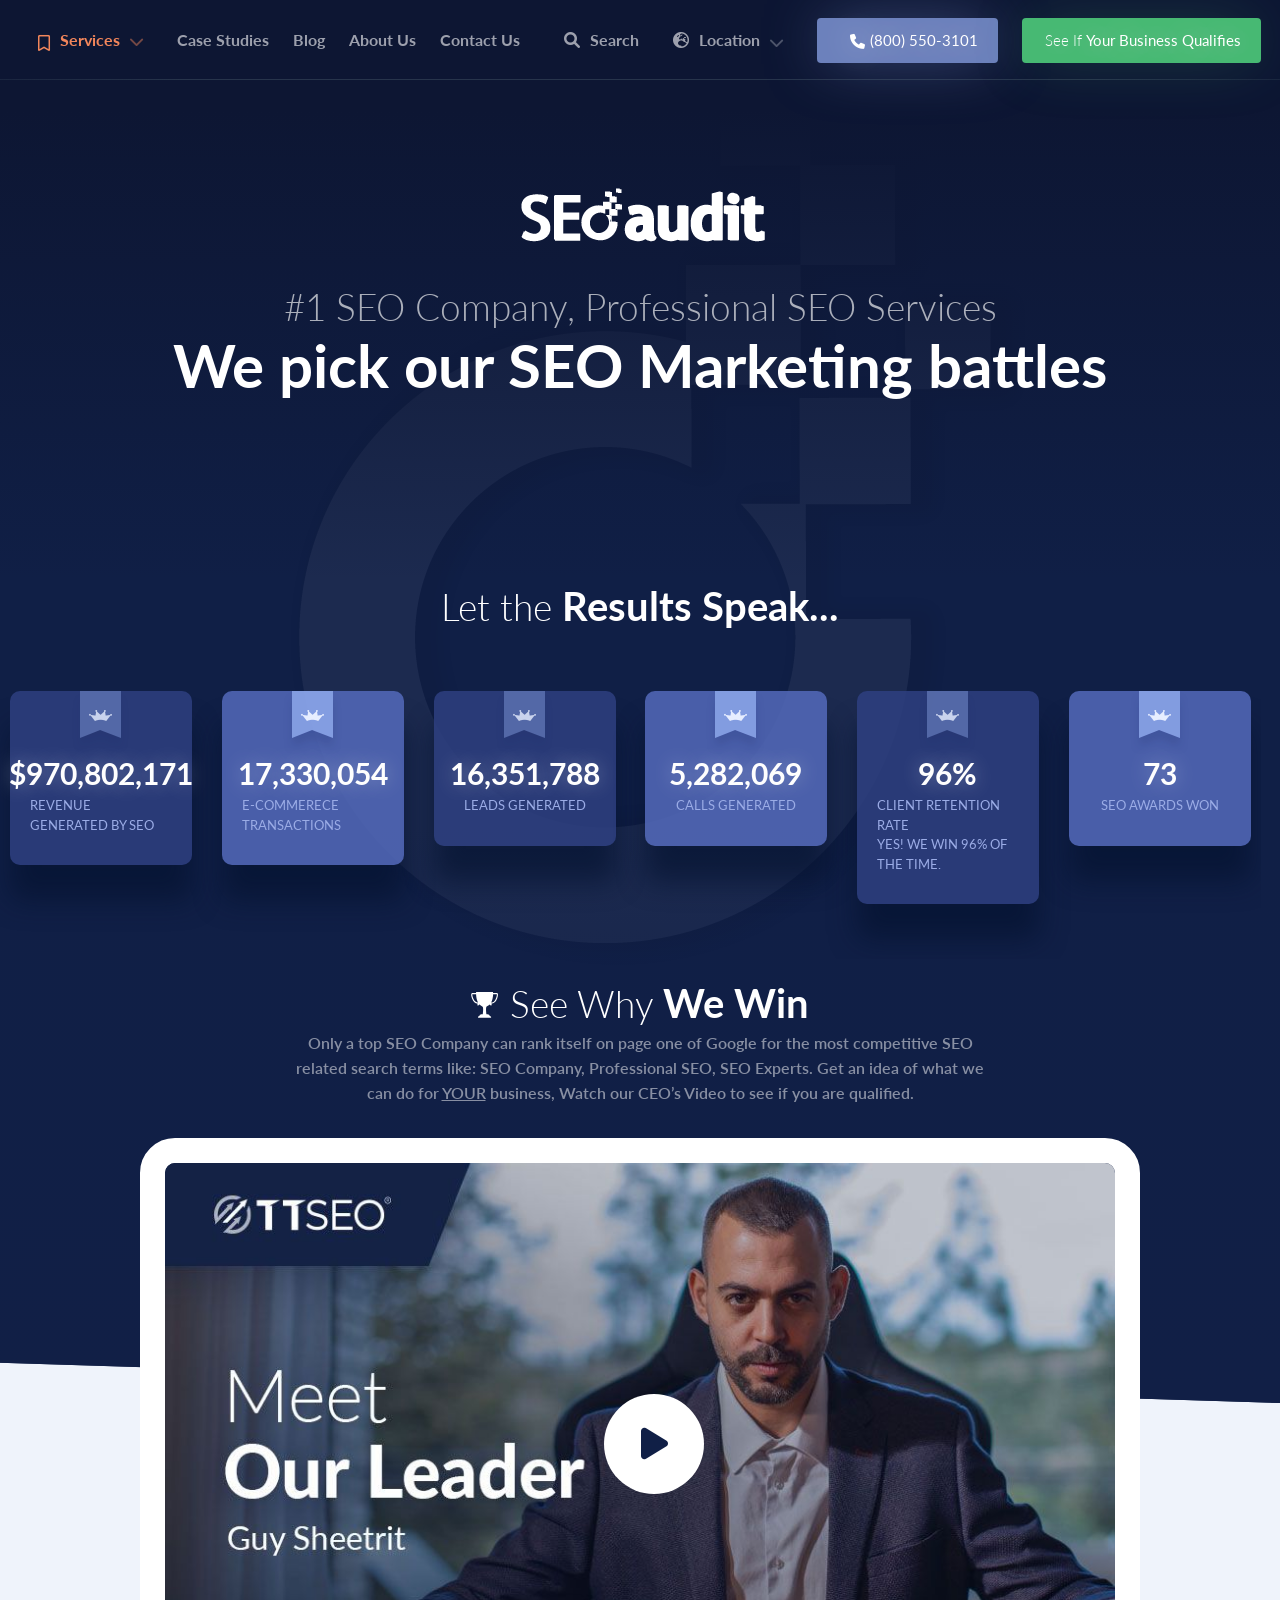
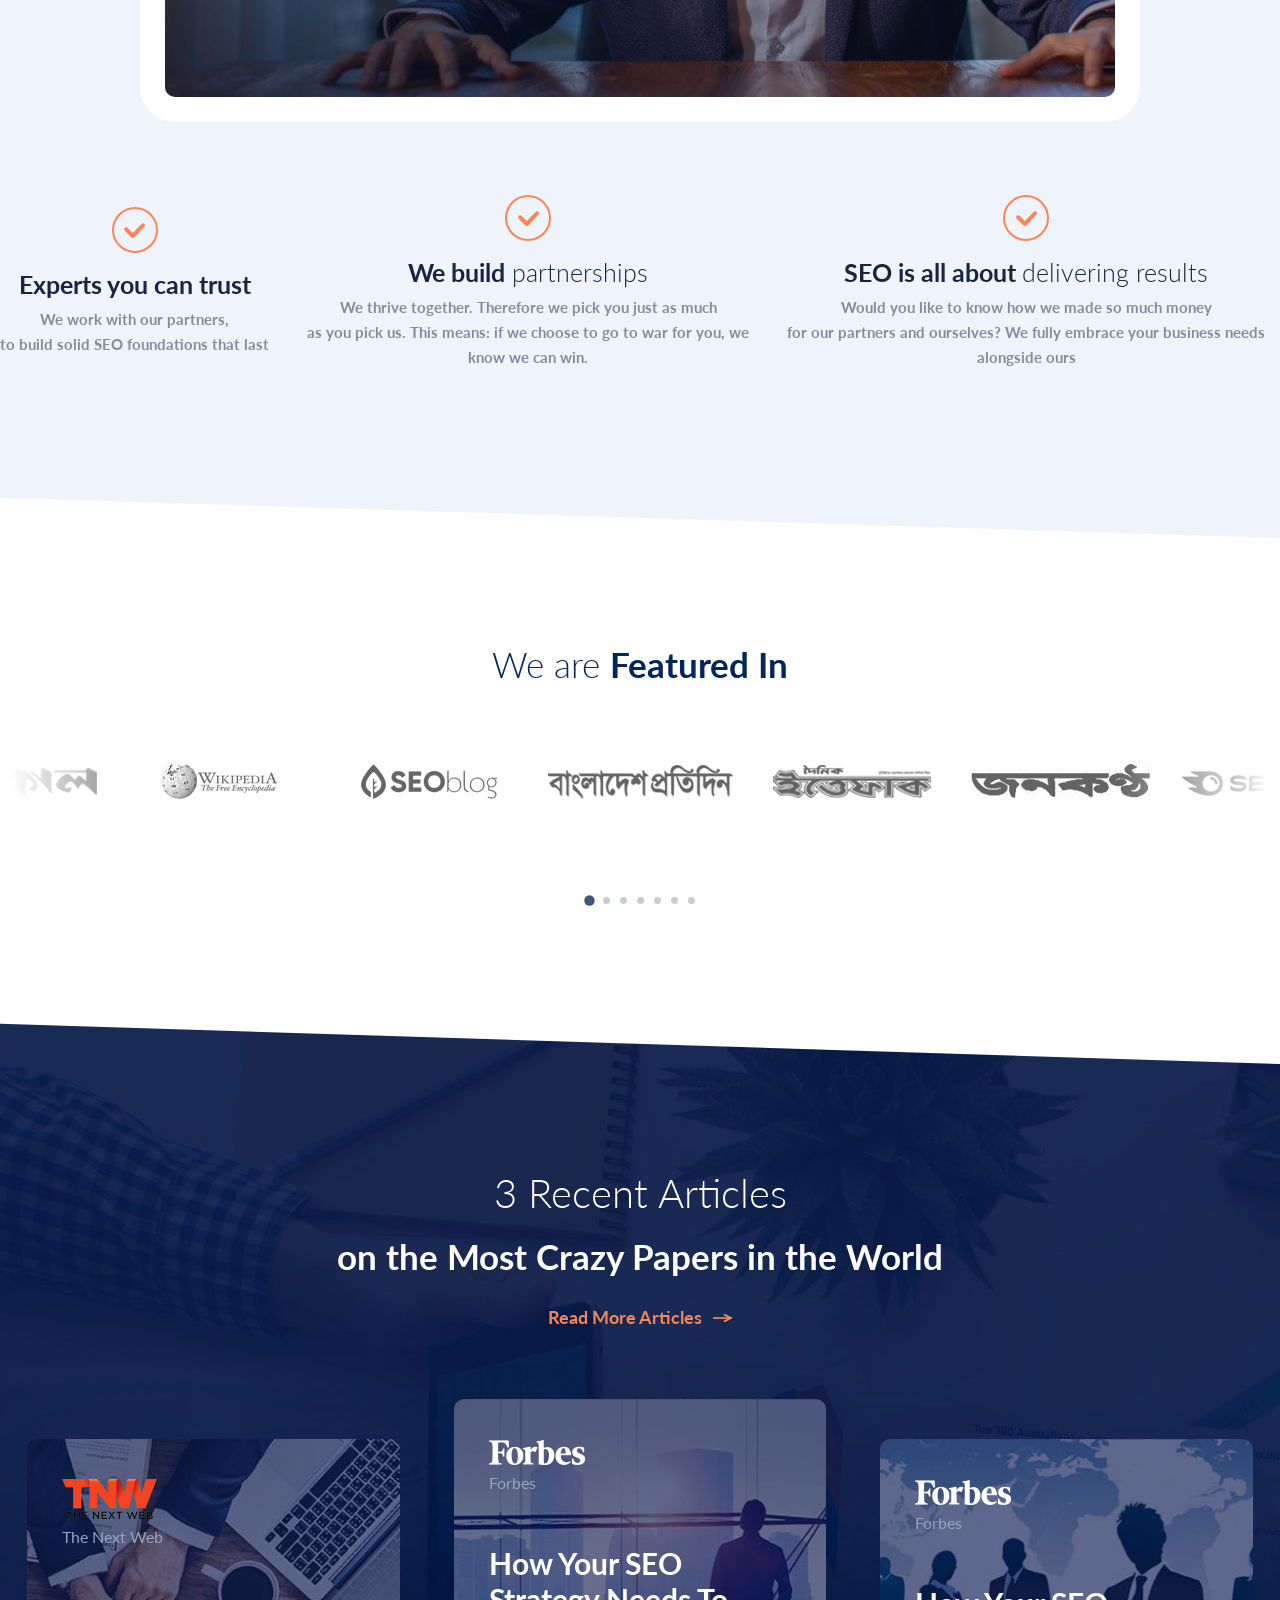
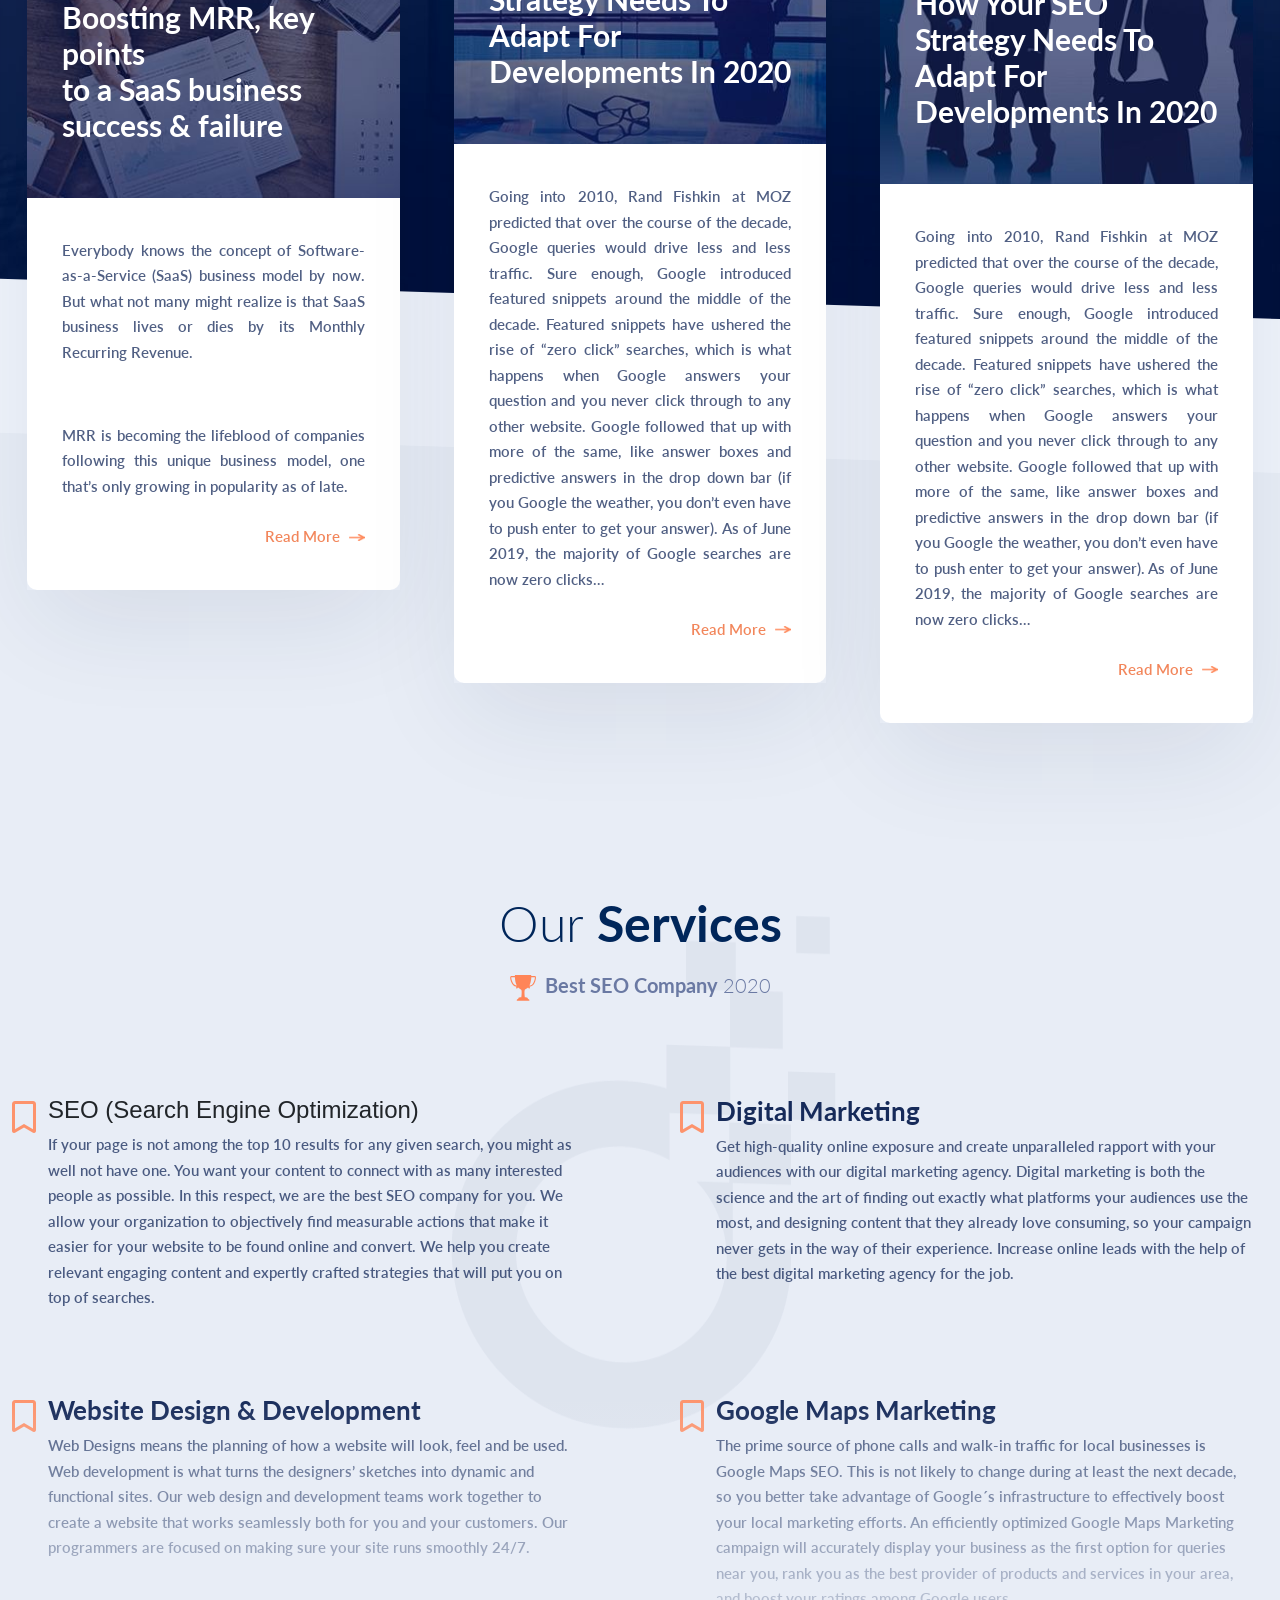
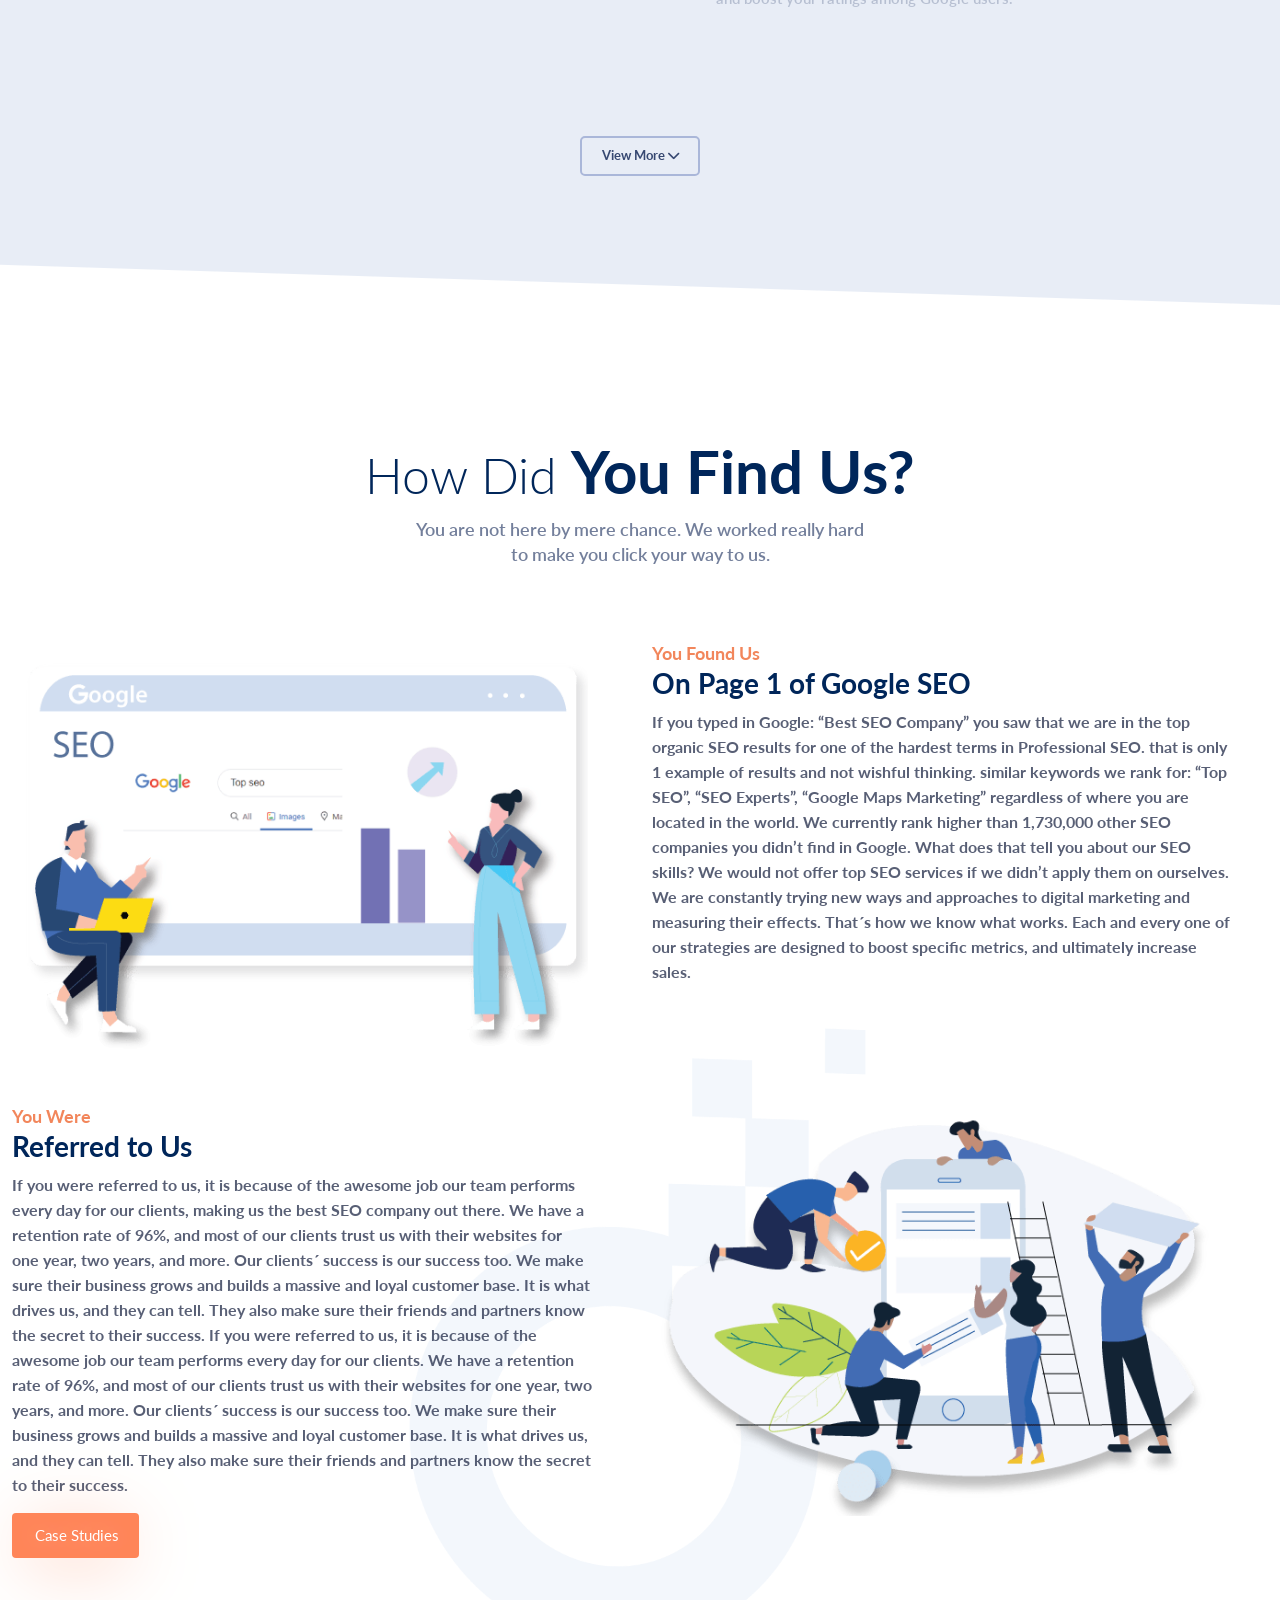
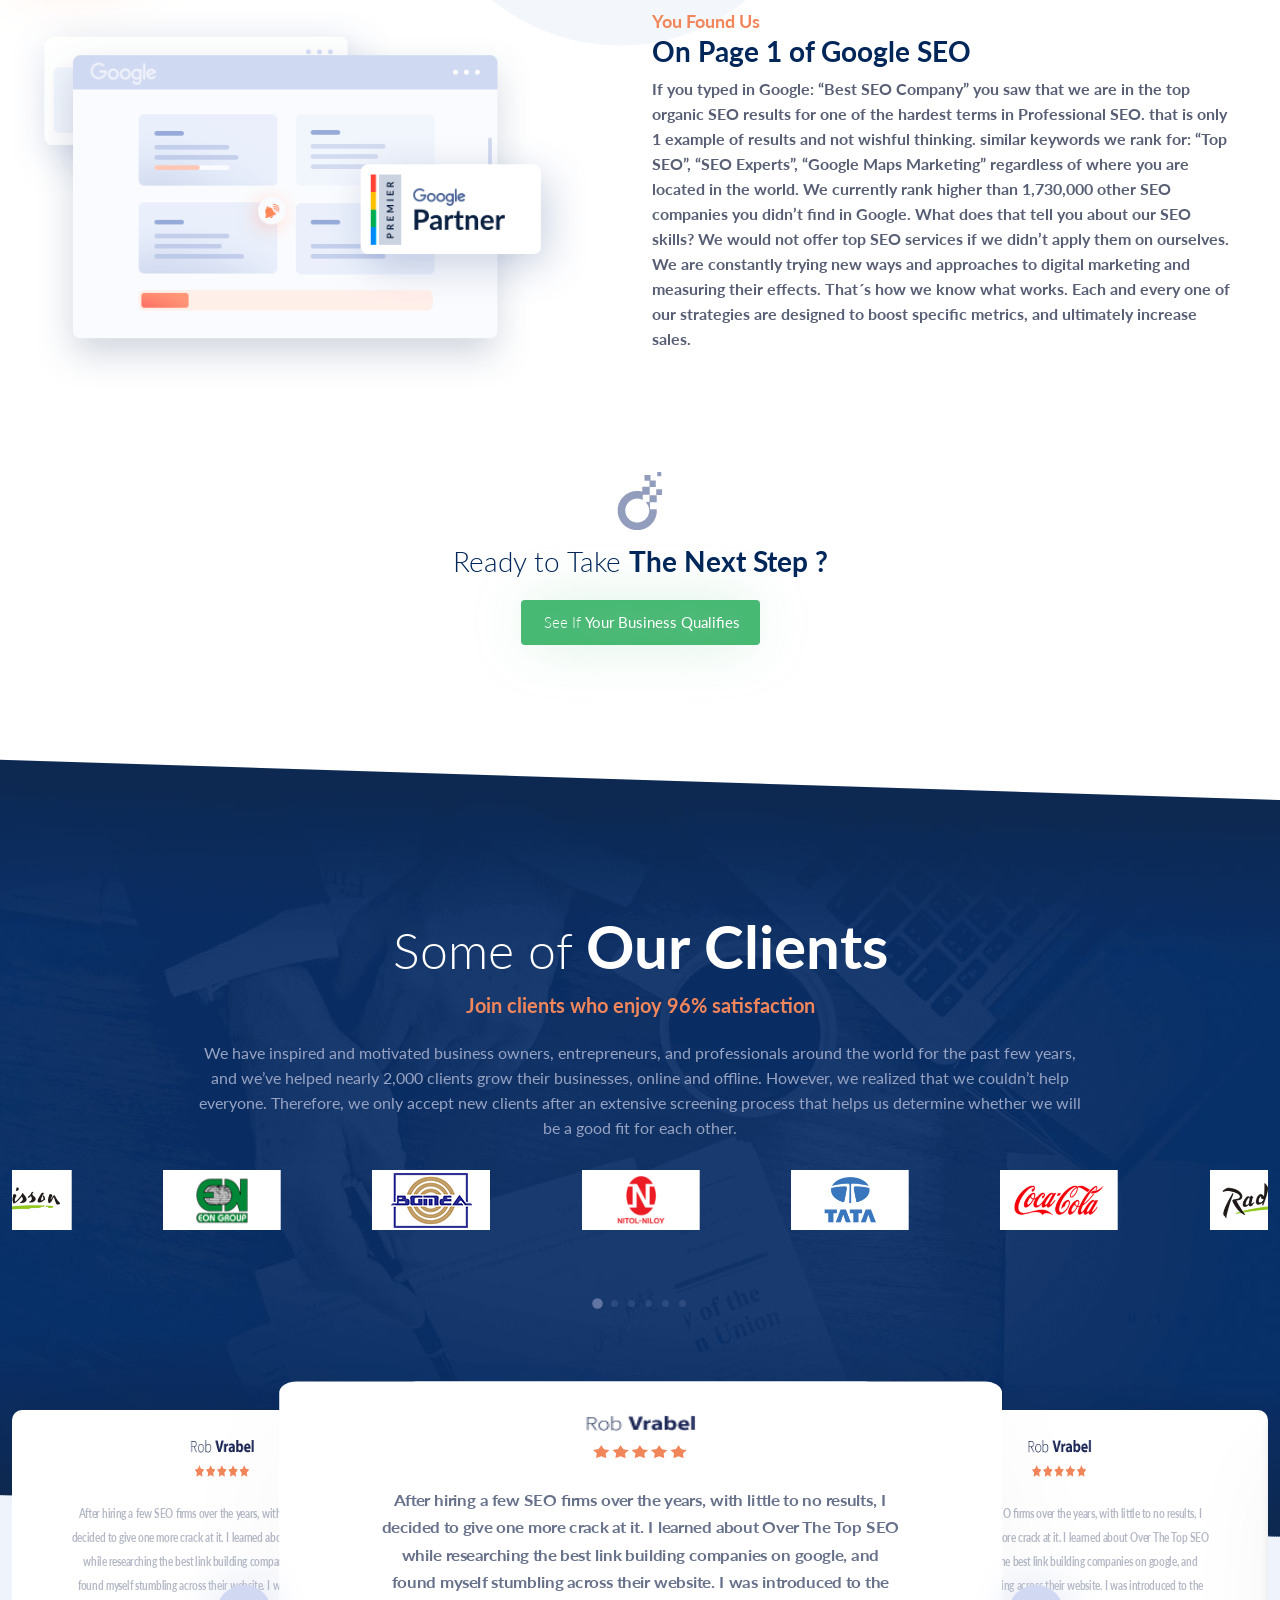
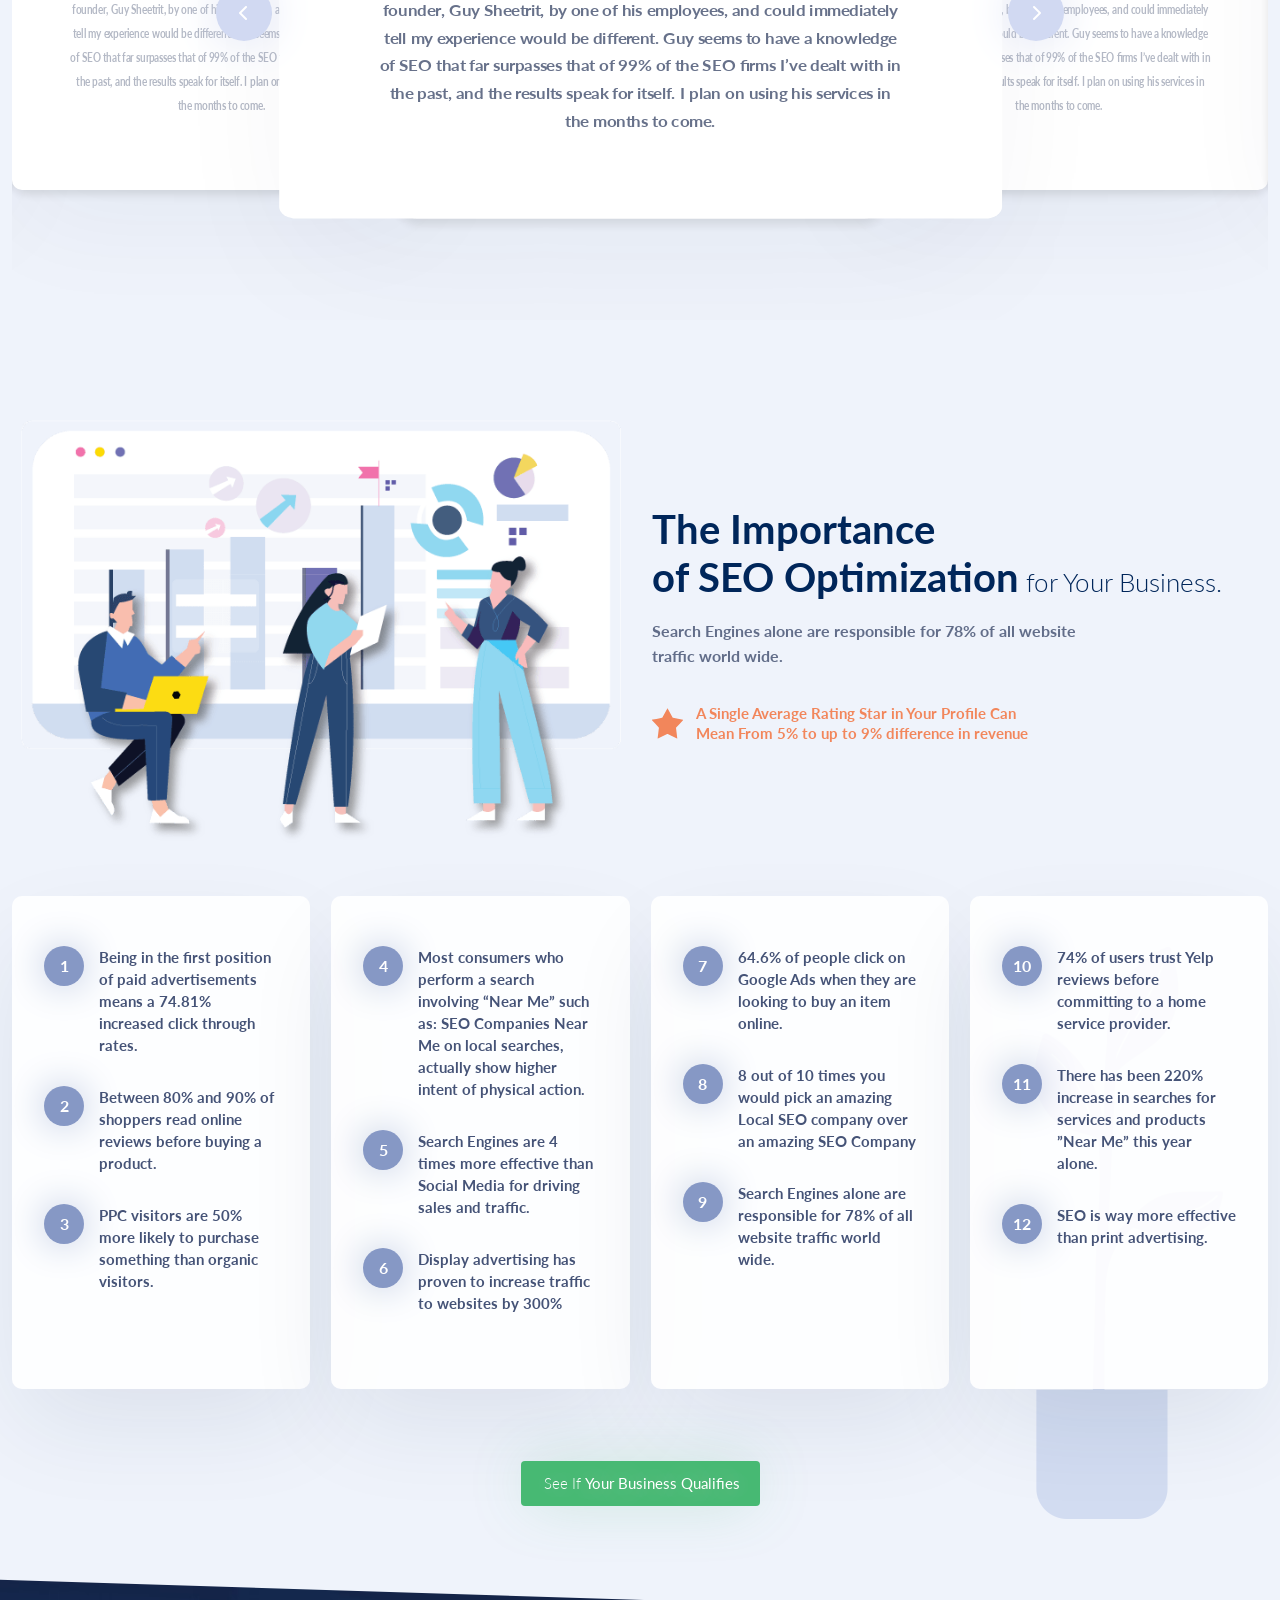
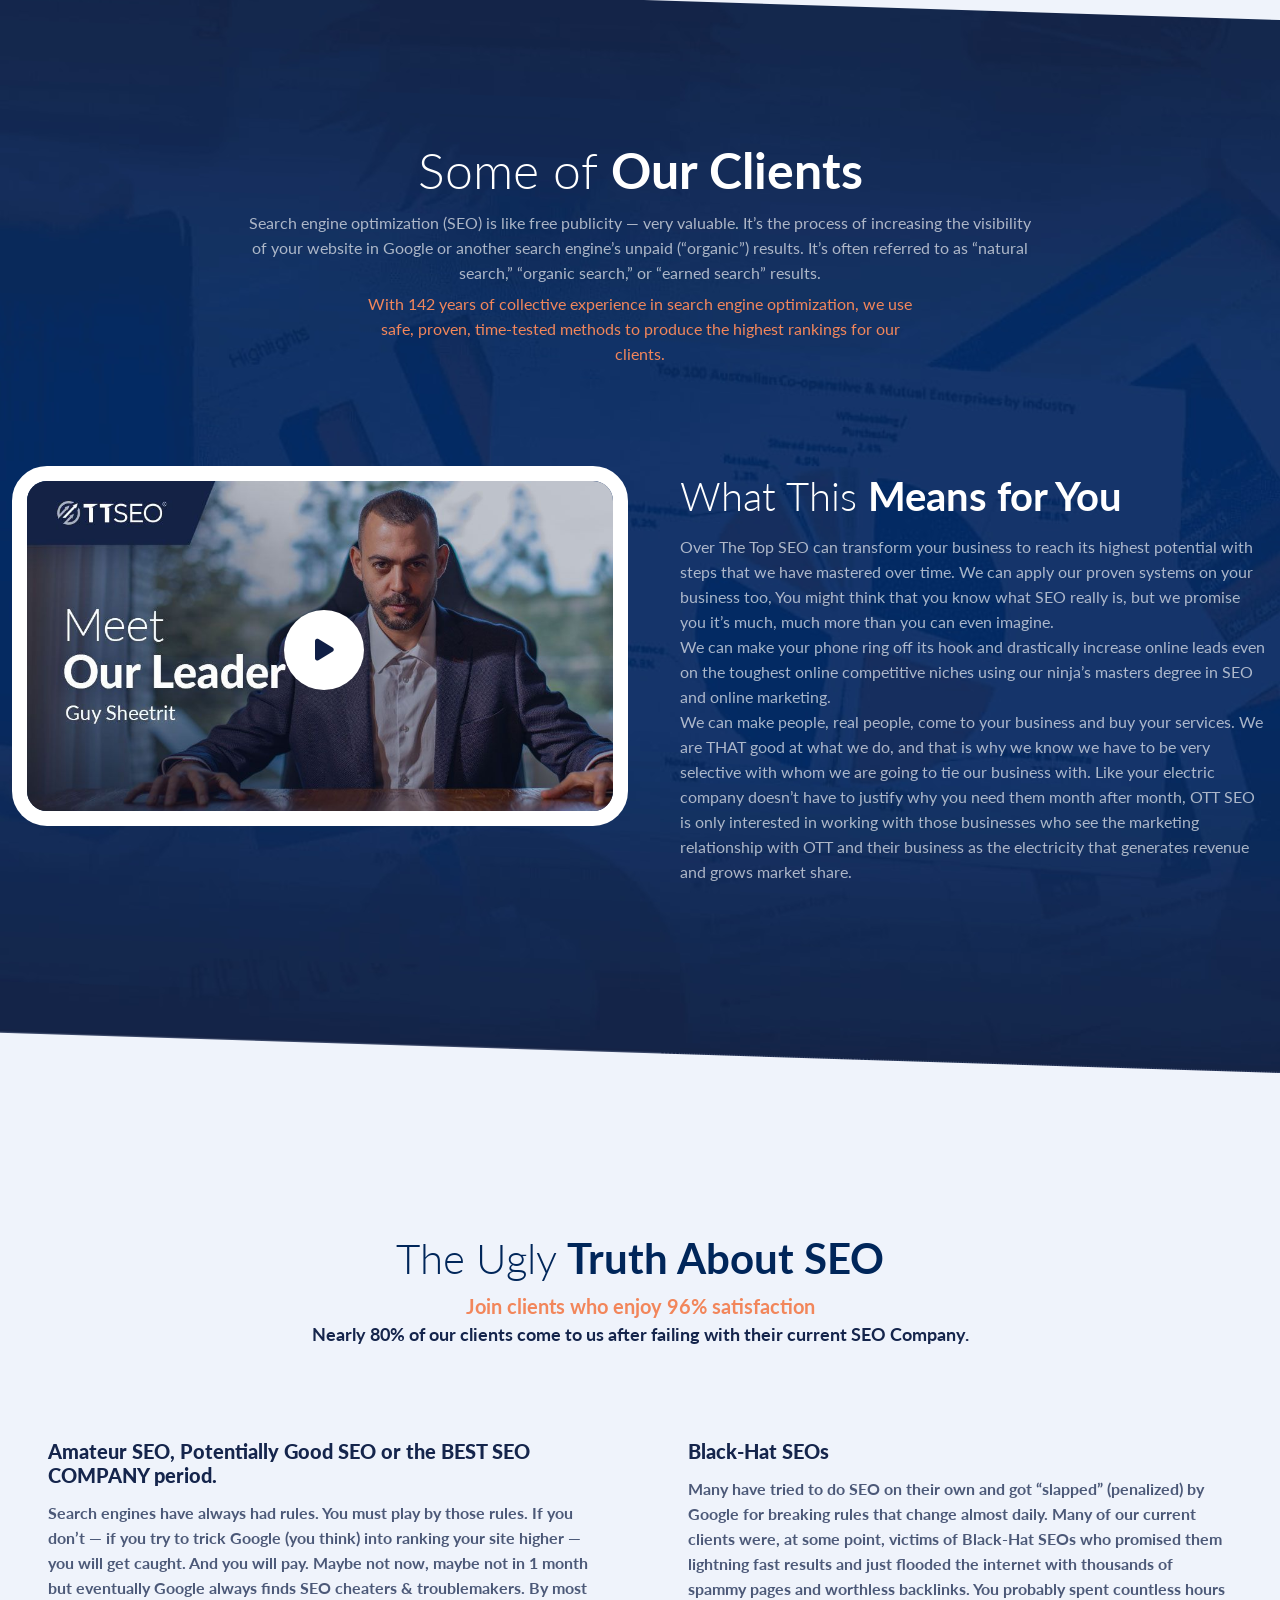
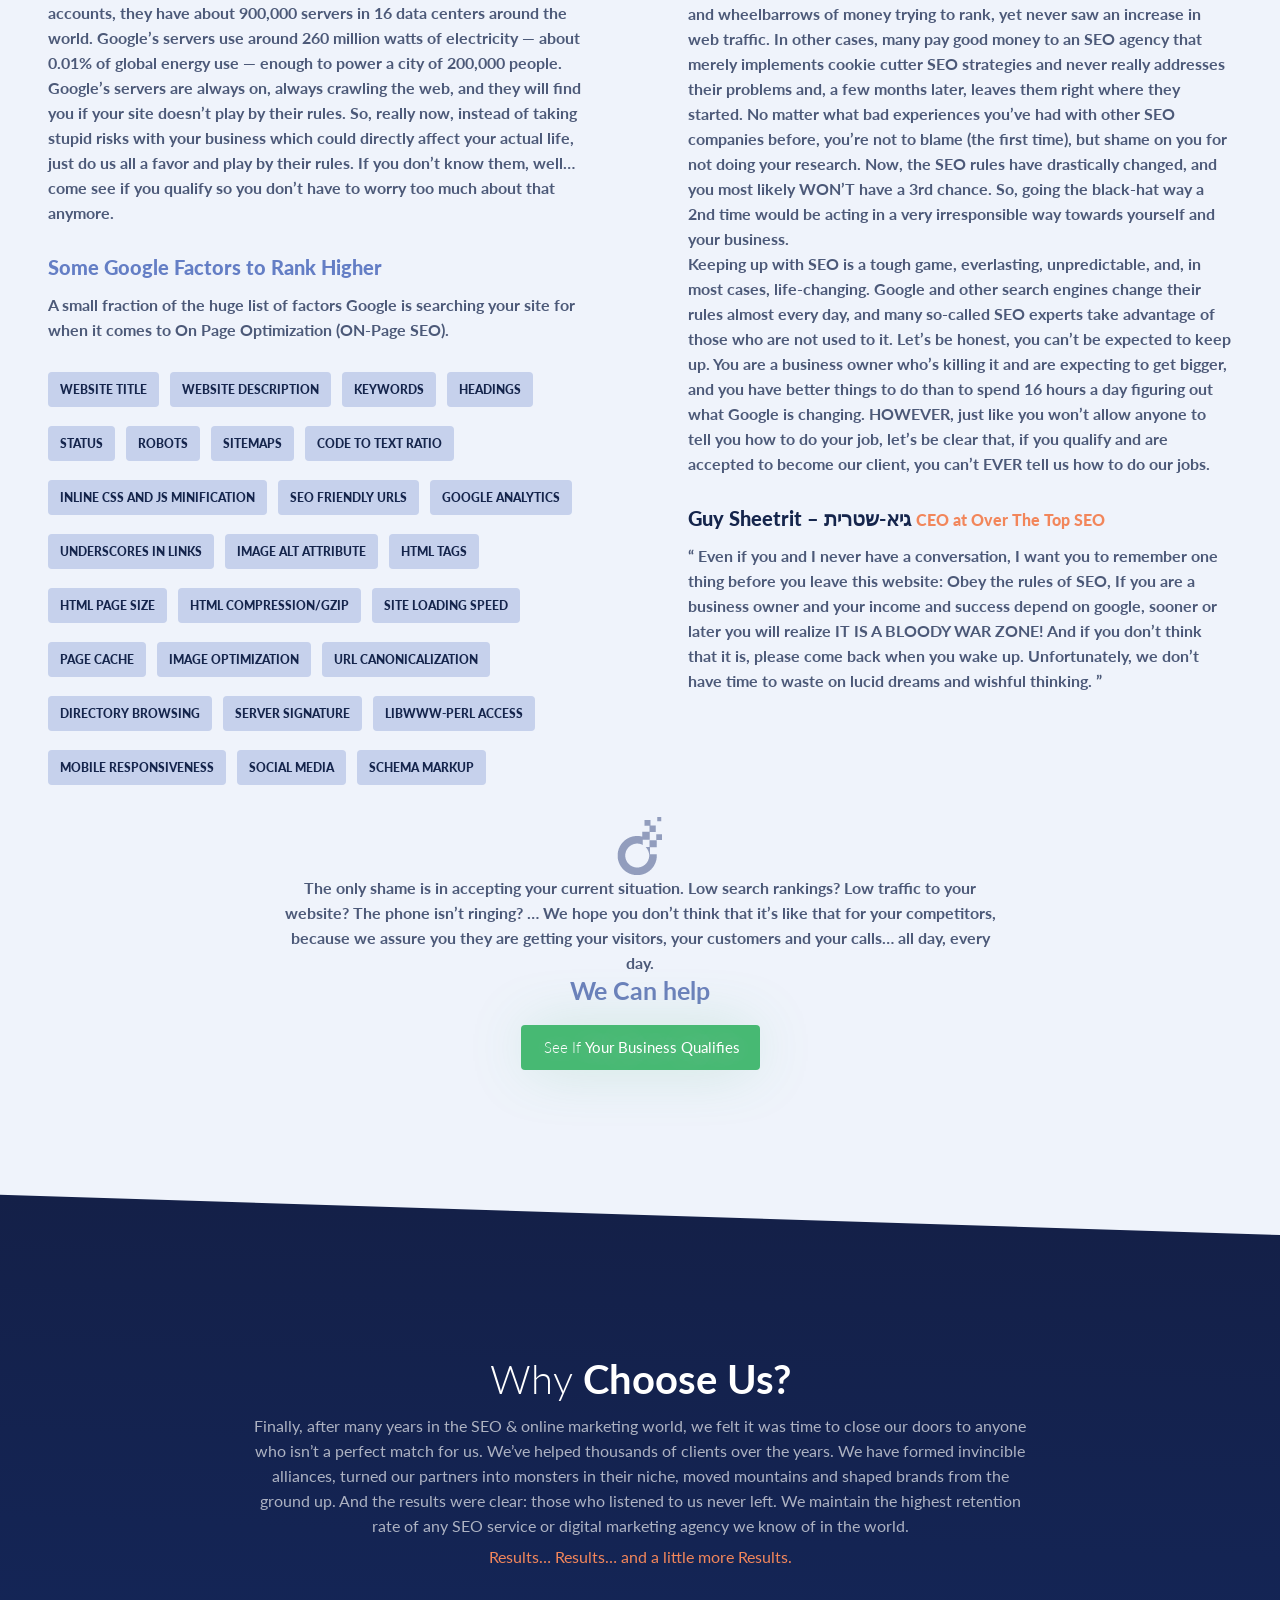
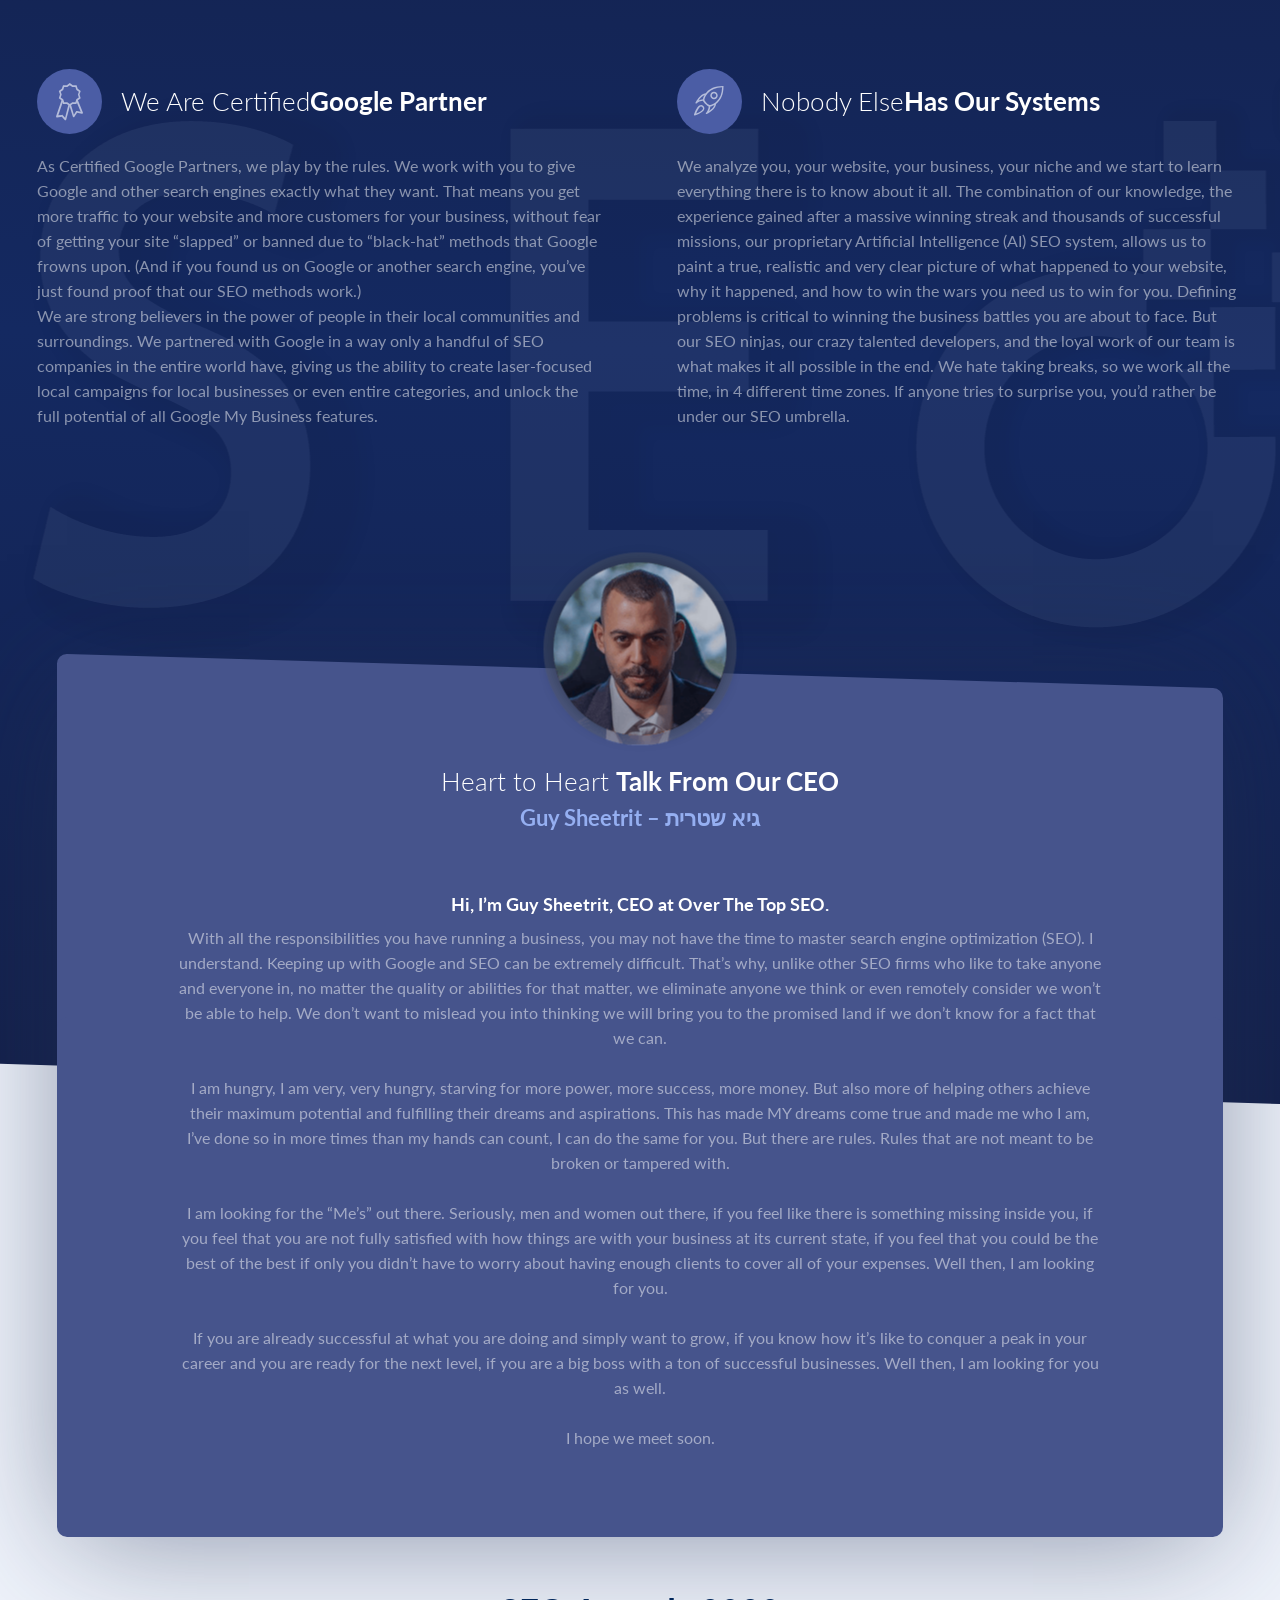
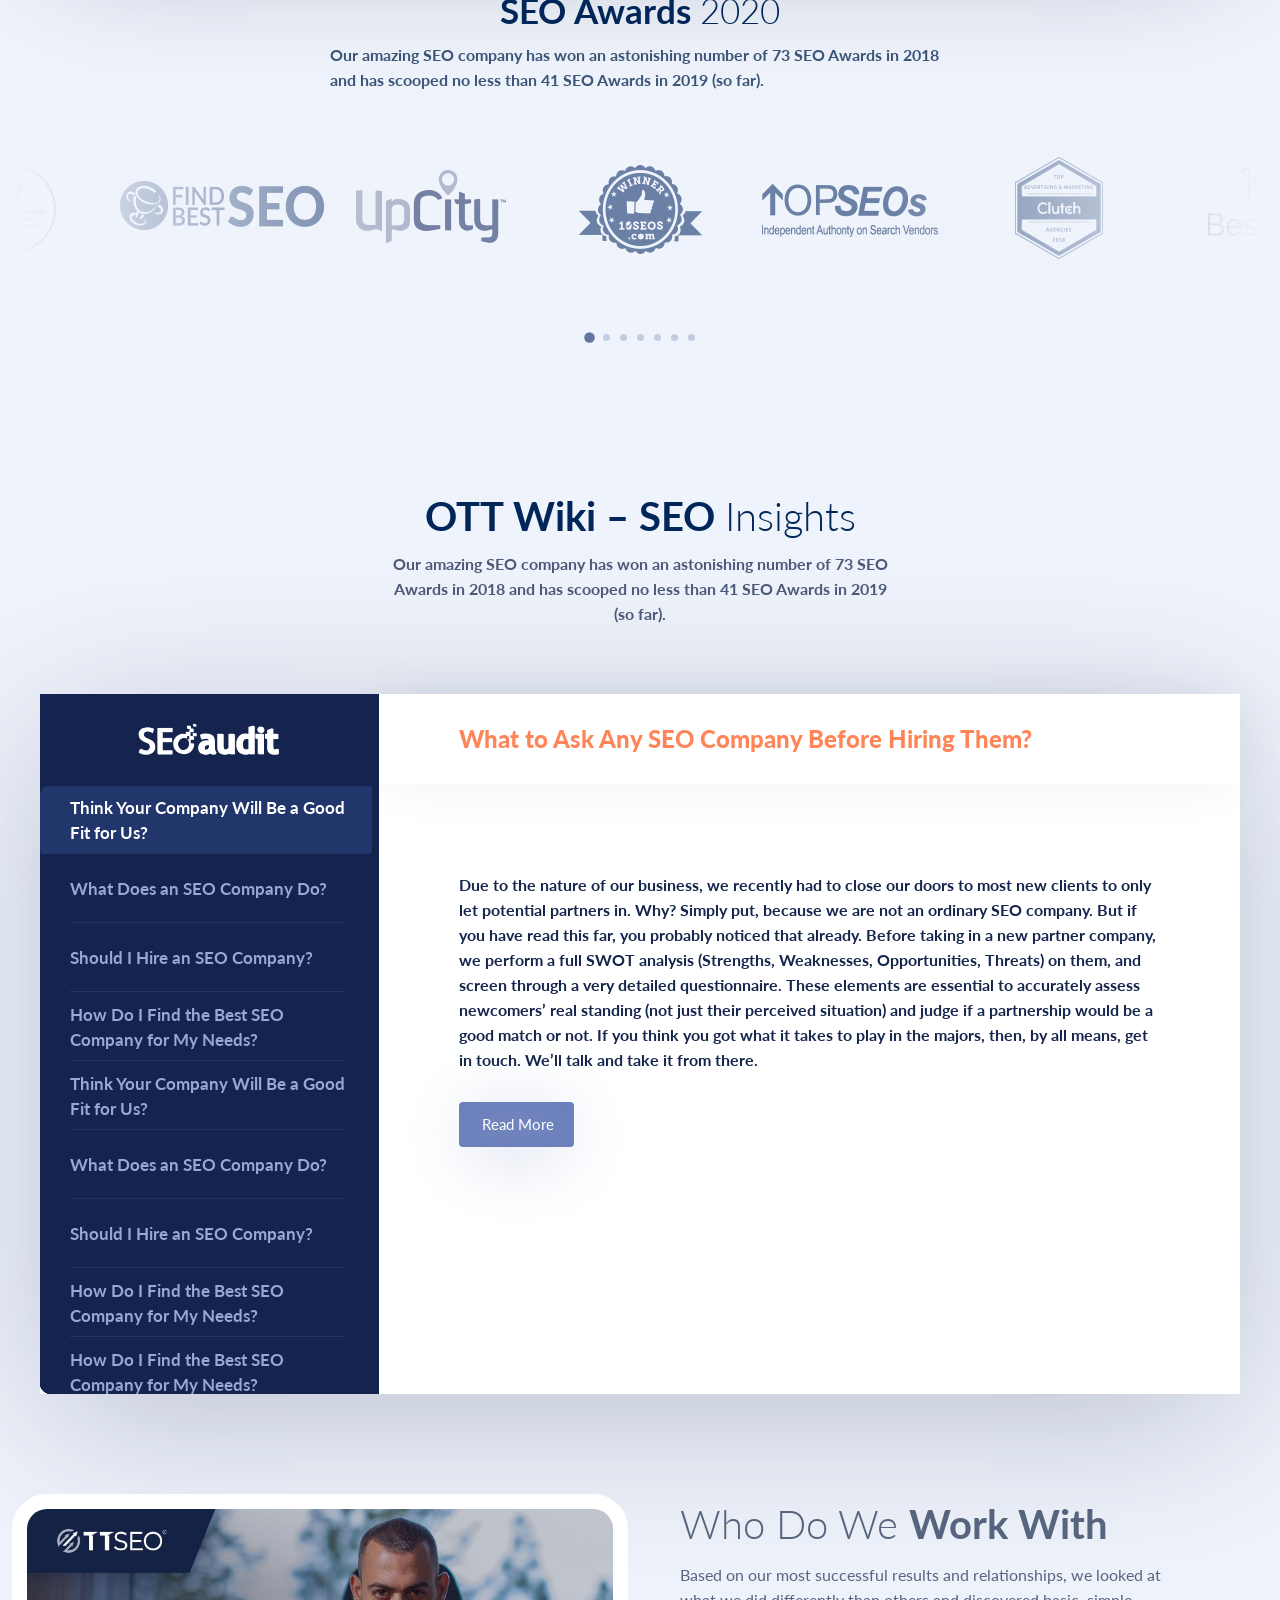
==== commit e4ebbc03: "seo opt h4 add" ====
--- a/index.html
+++ b/index.html
@@ -748,7 +748,7 @@
                             <i class="far fa-bookmark"></i>
                             <div>
                                 <a href="/seo-services/" rel="noreferre">
-                                    <h3>SEO (Search Engine Optimization)</h3>
+                                    <h4>SEO (Search Engine Optimization)</h4>
                                 </a>
                                 <p>
                                     If your page is not among the top 10 results for any given search, you might as well
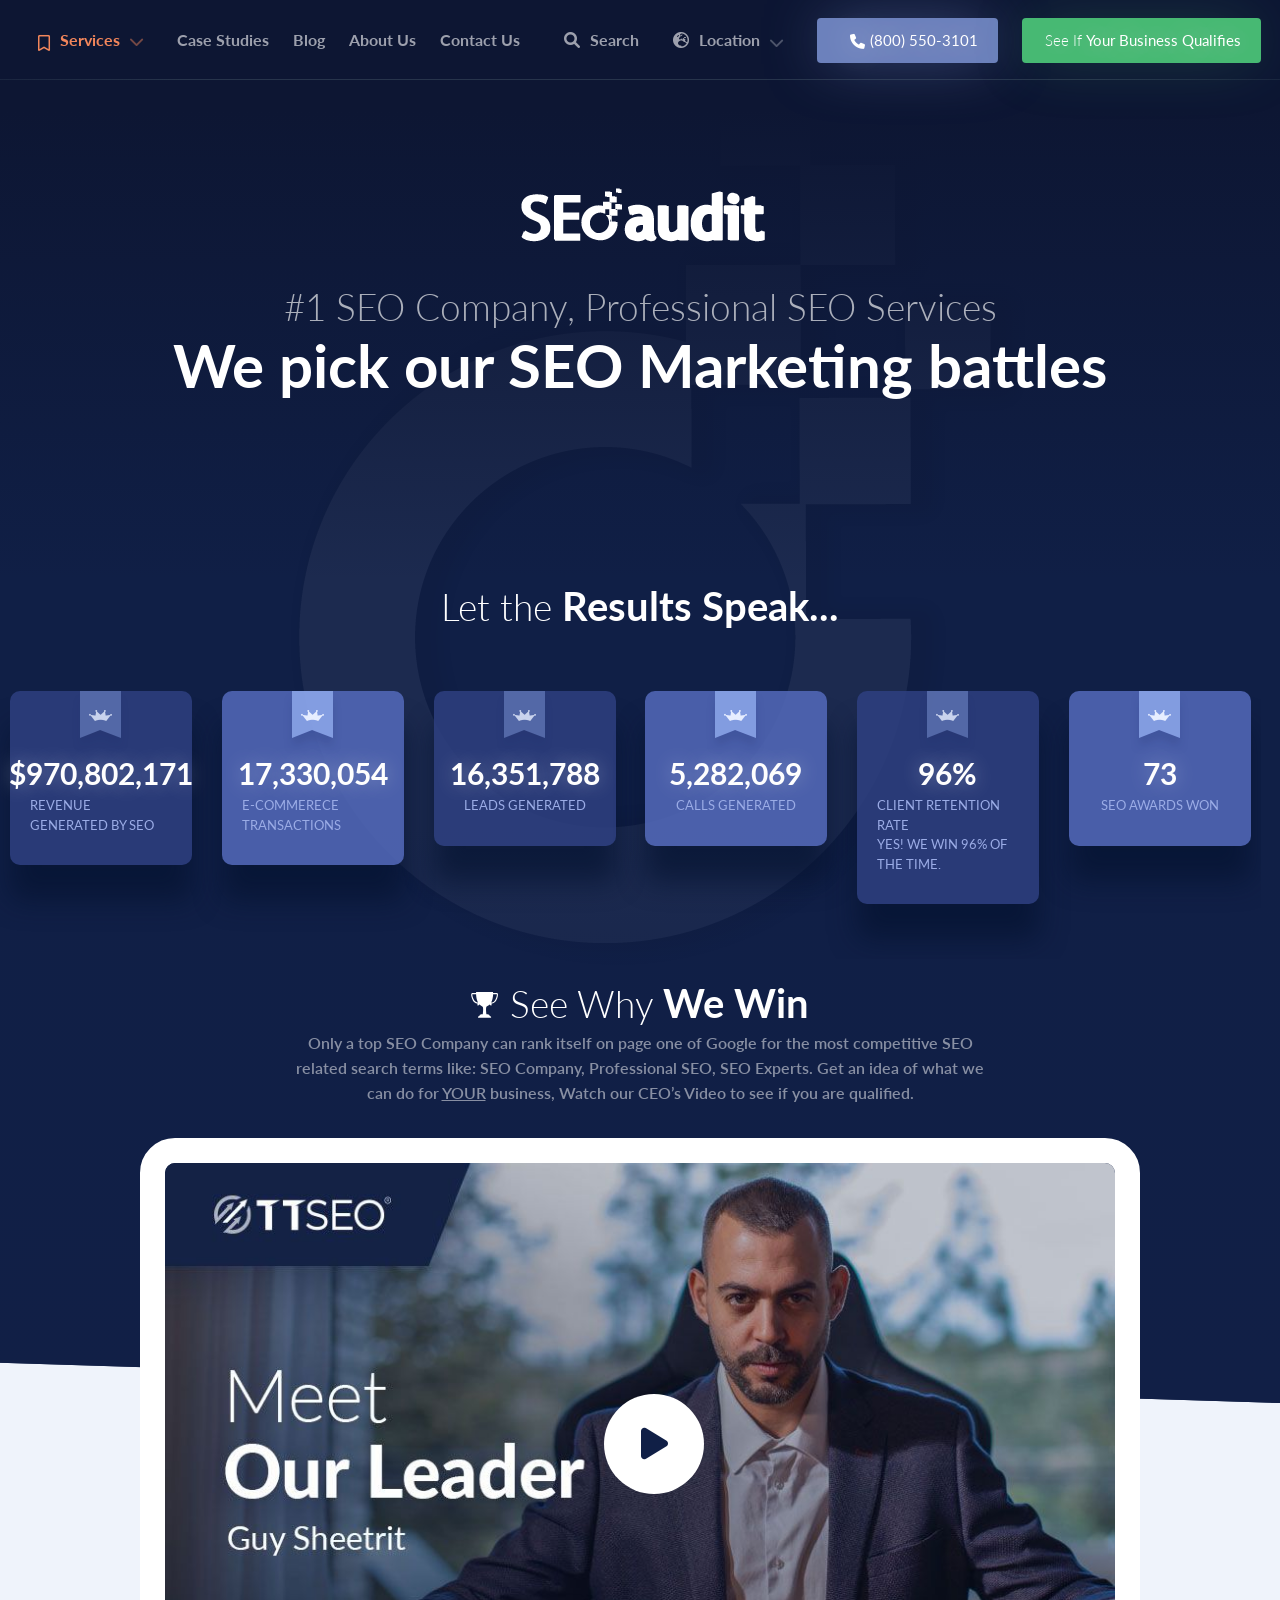
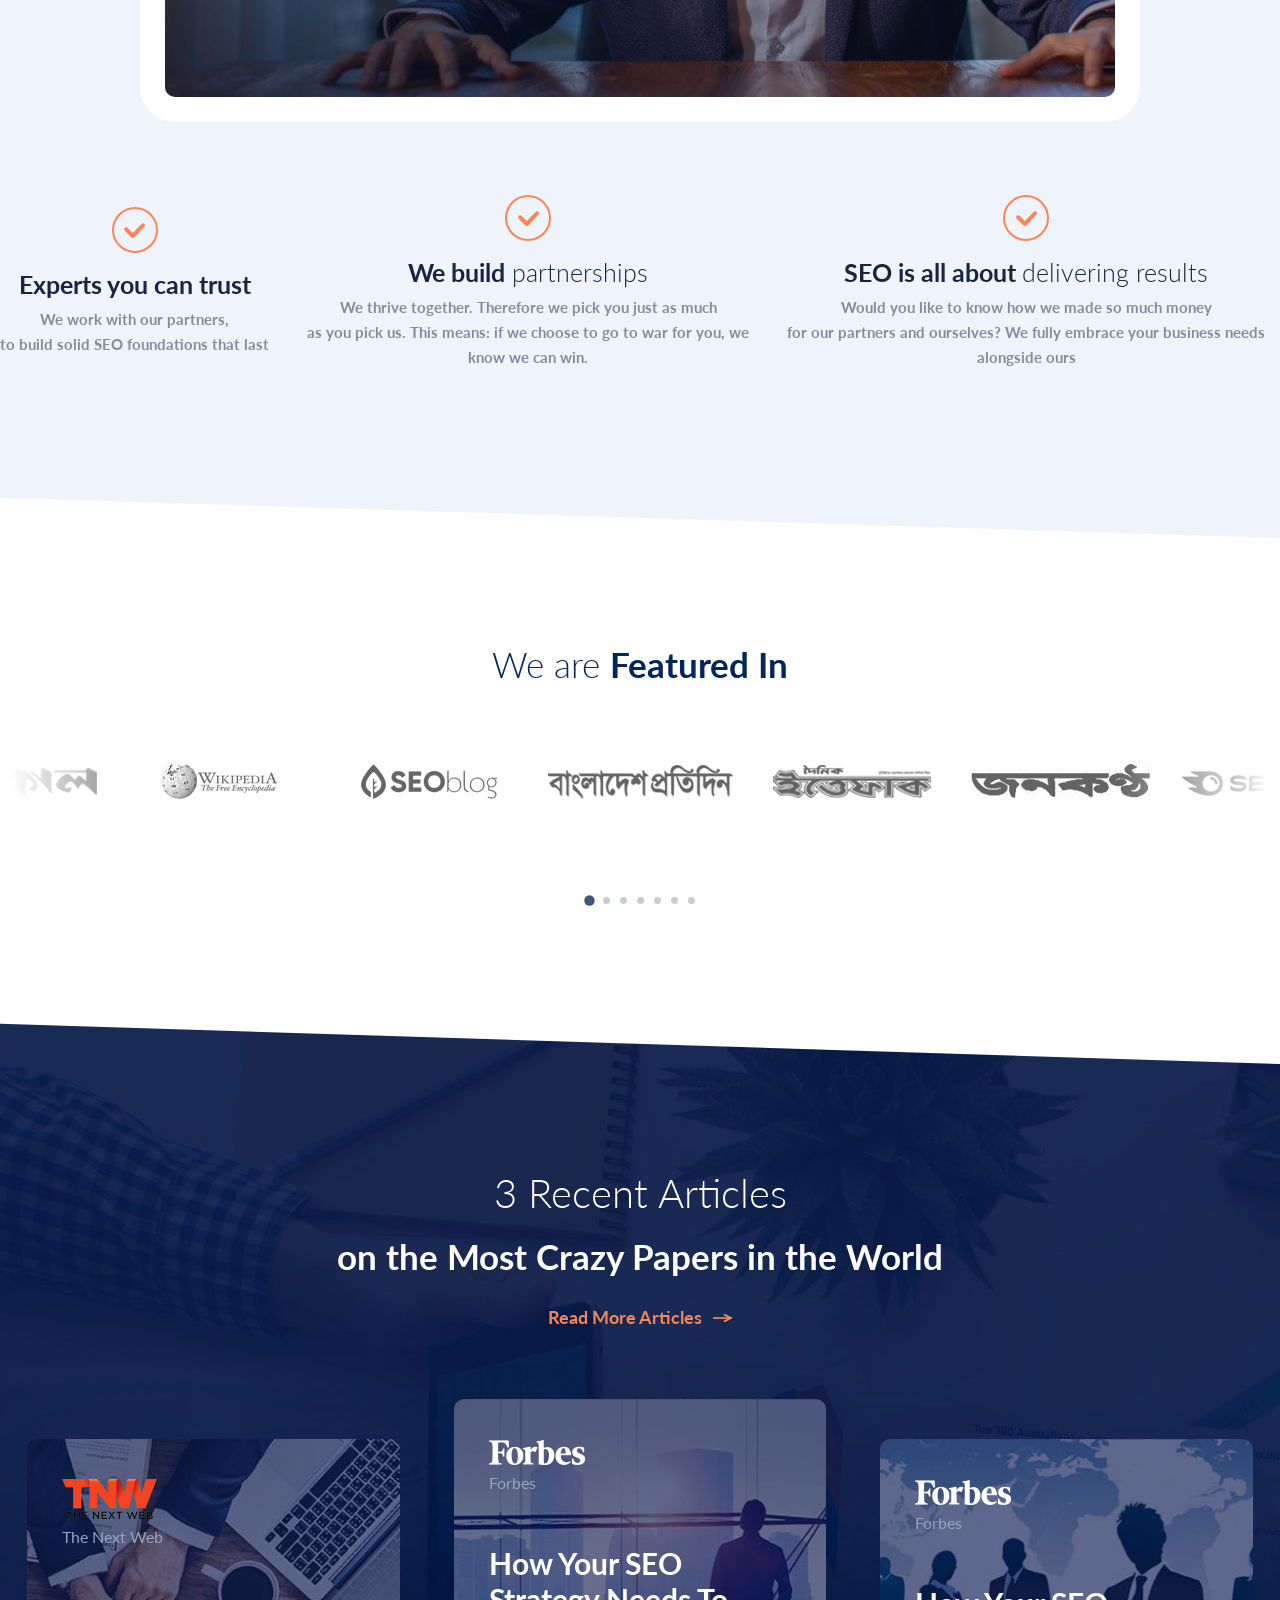
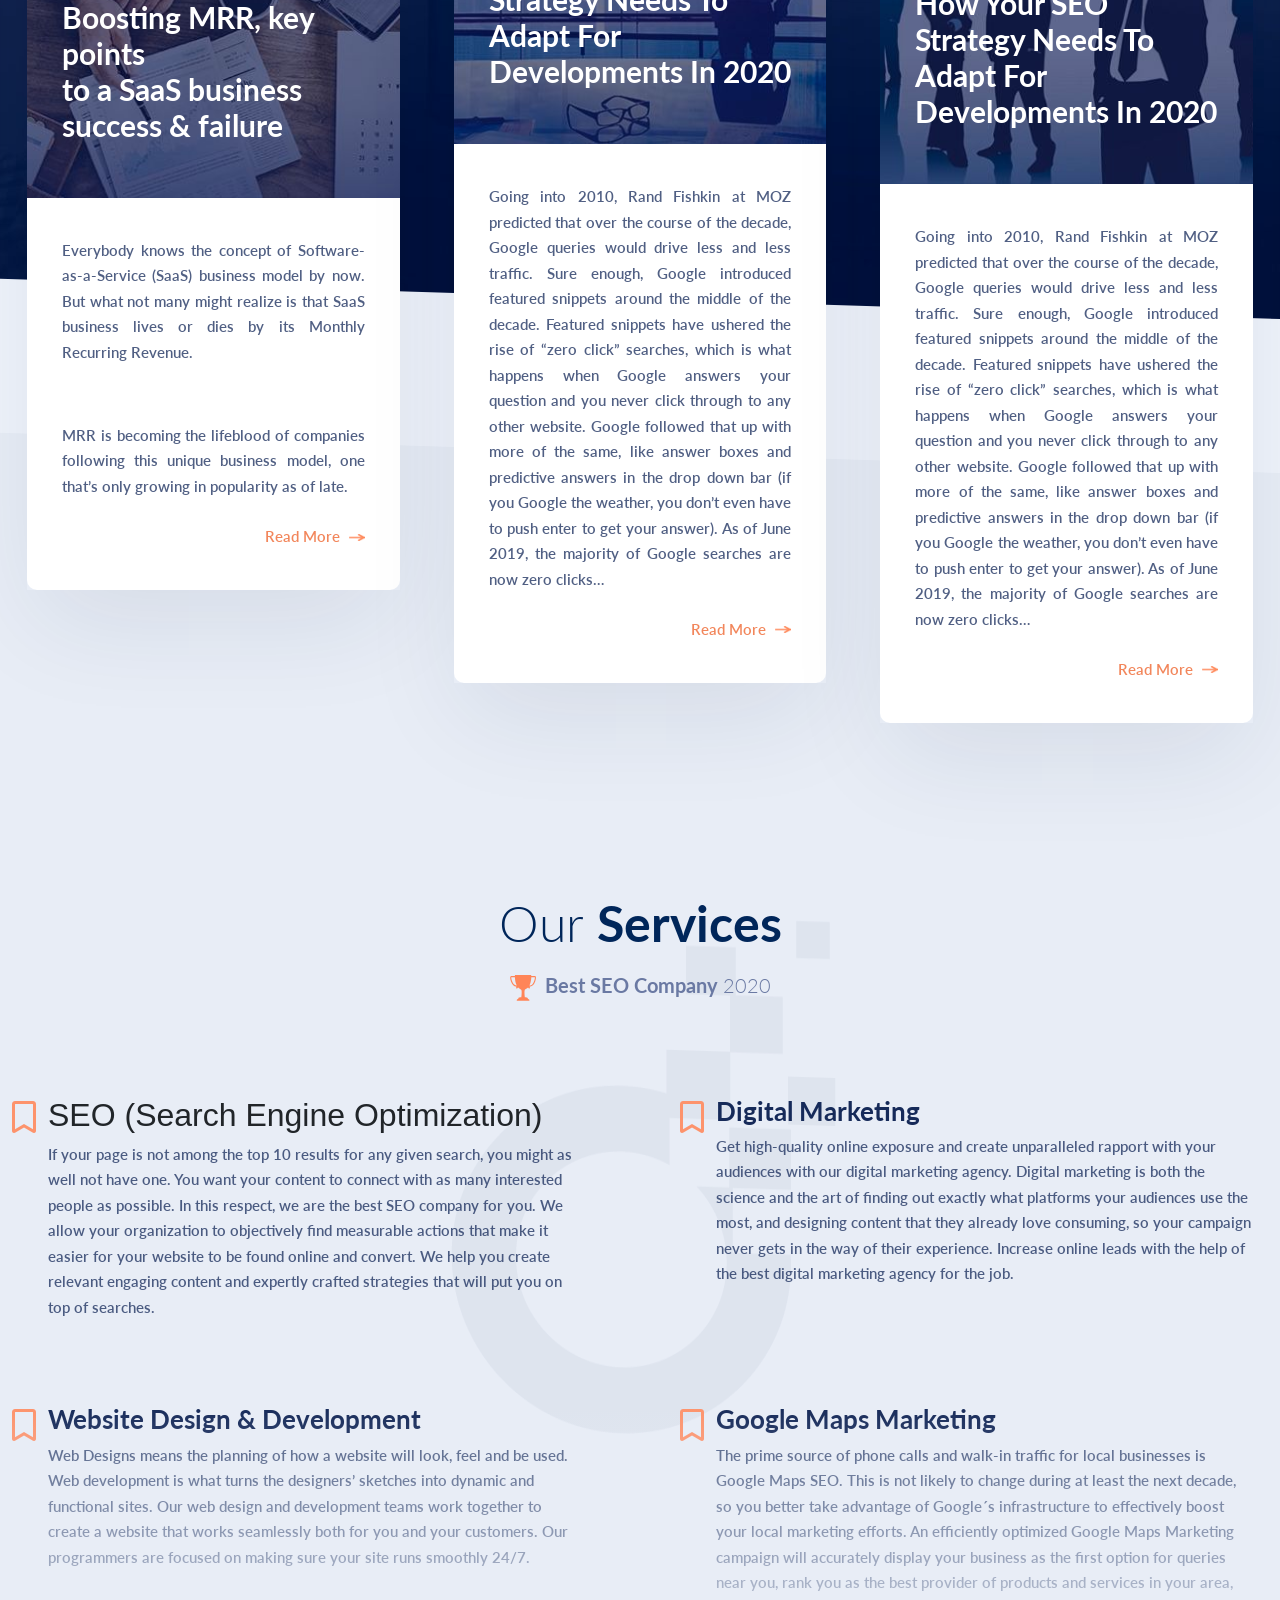
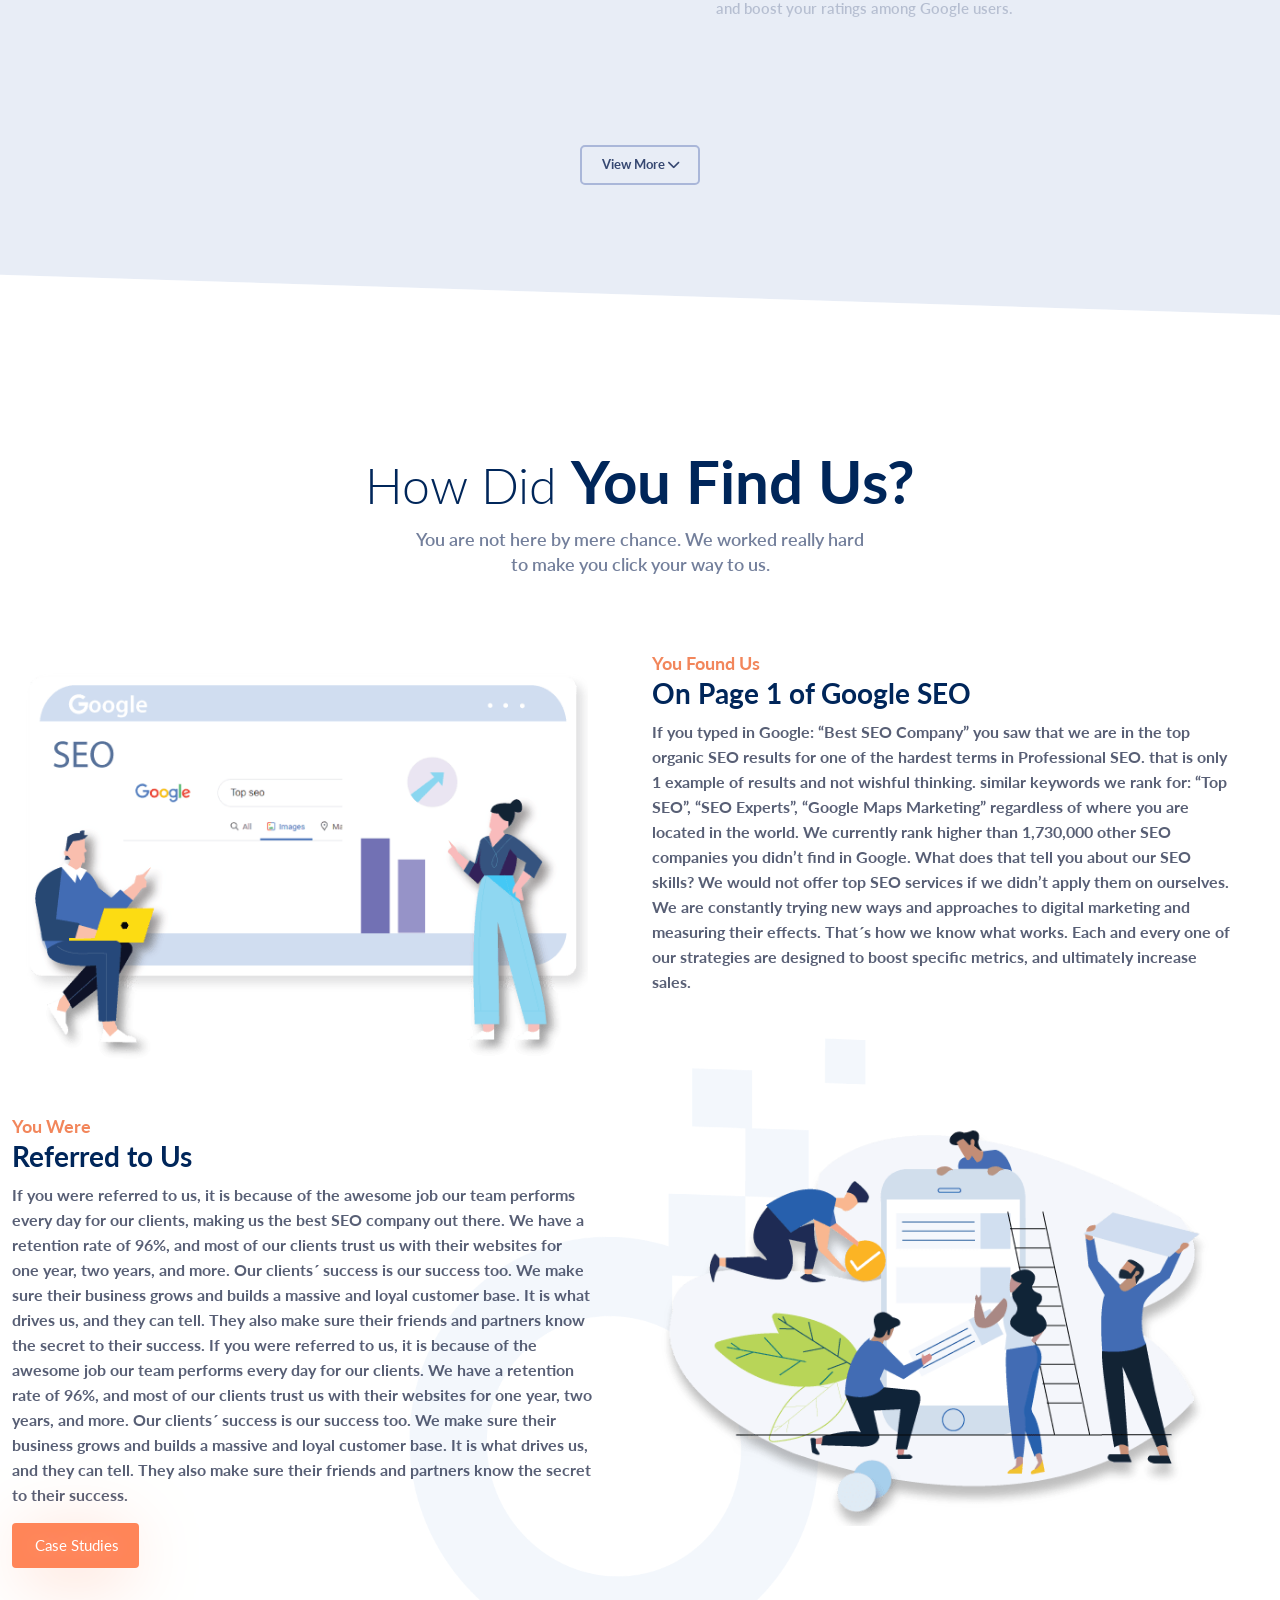
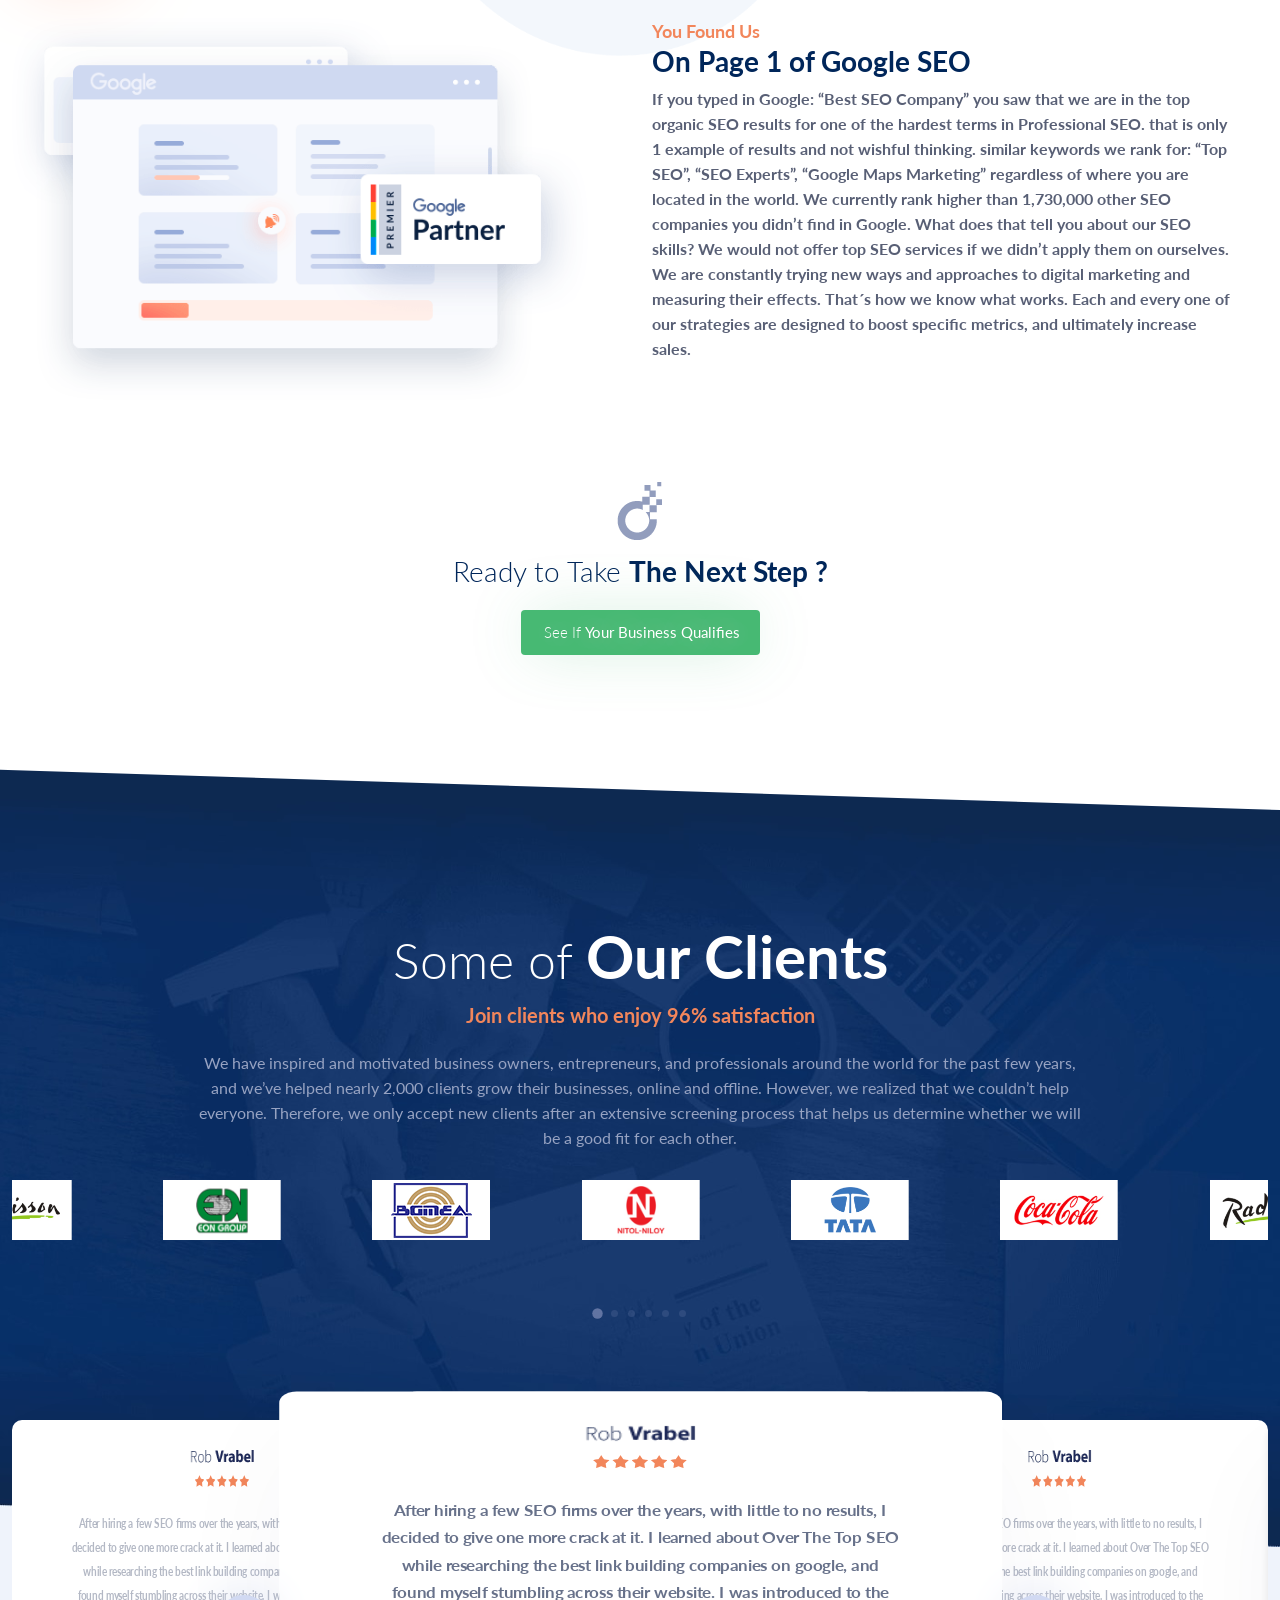
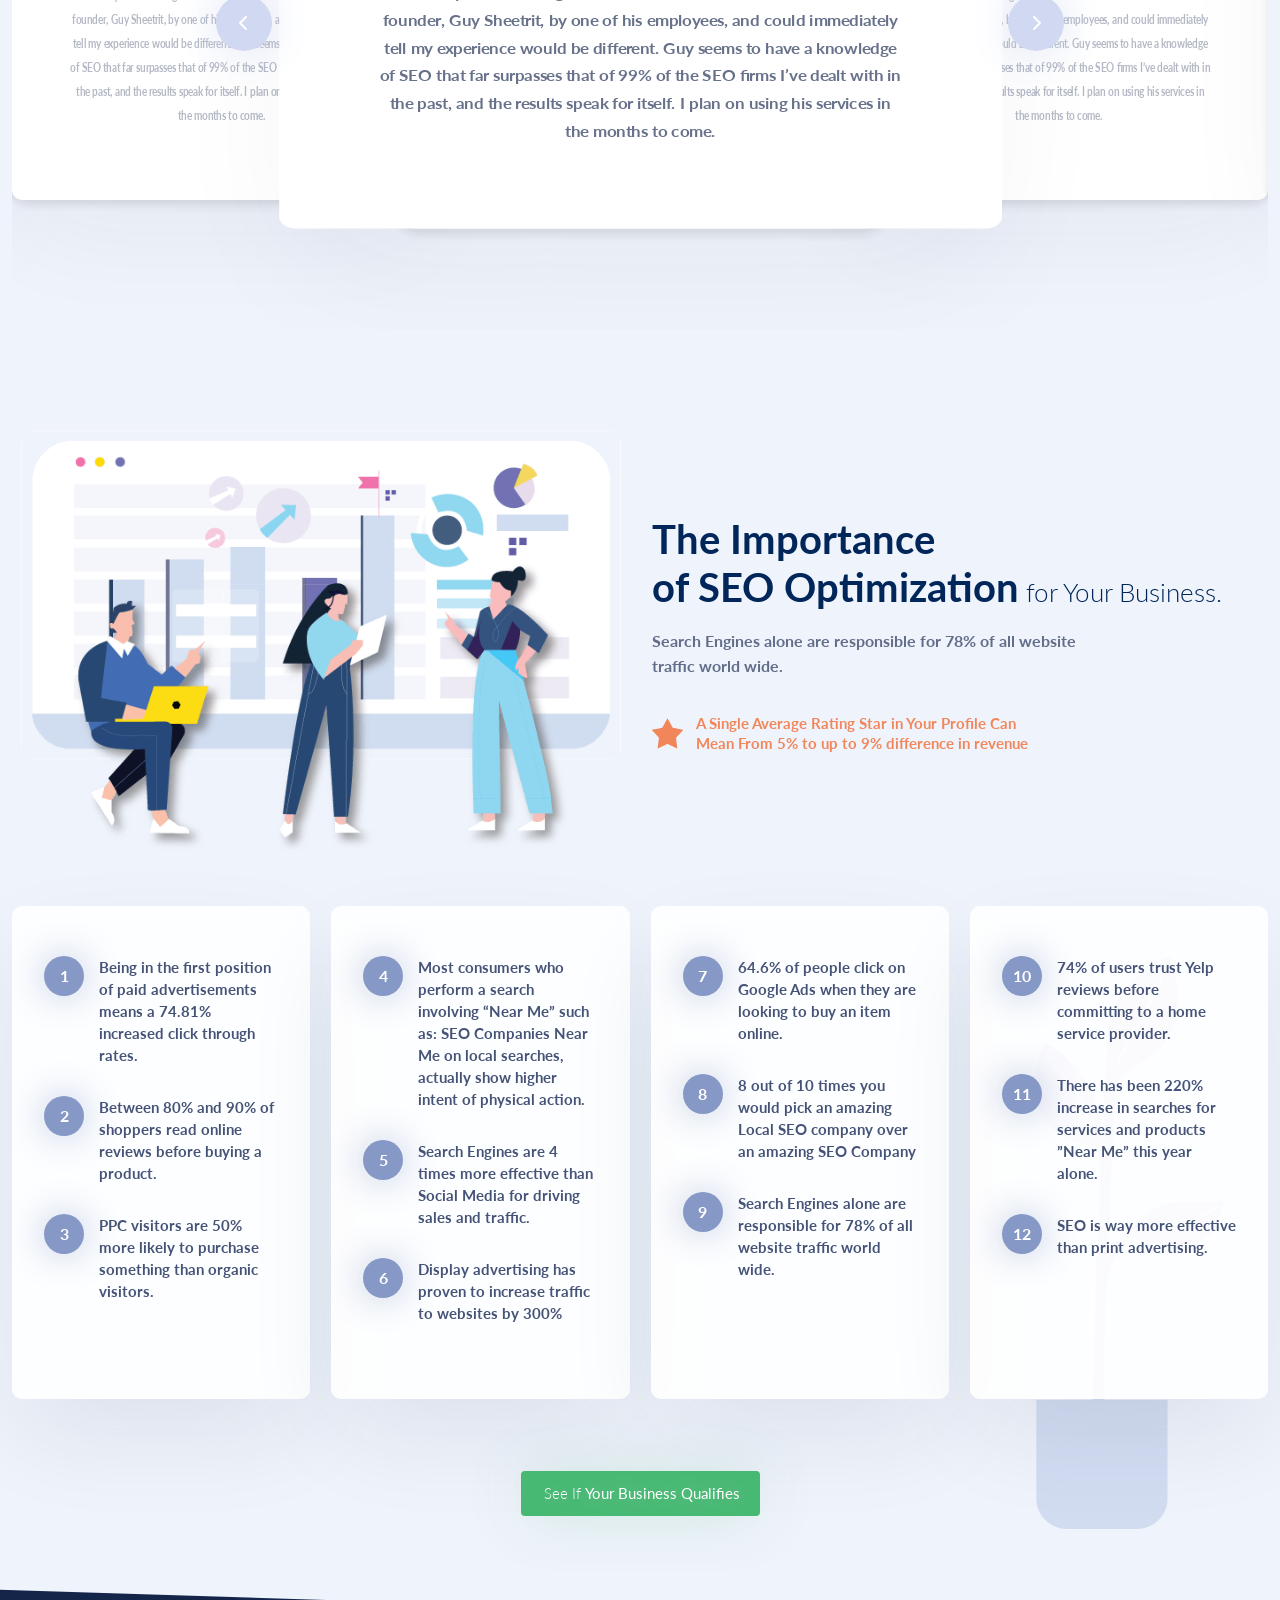
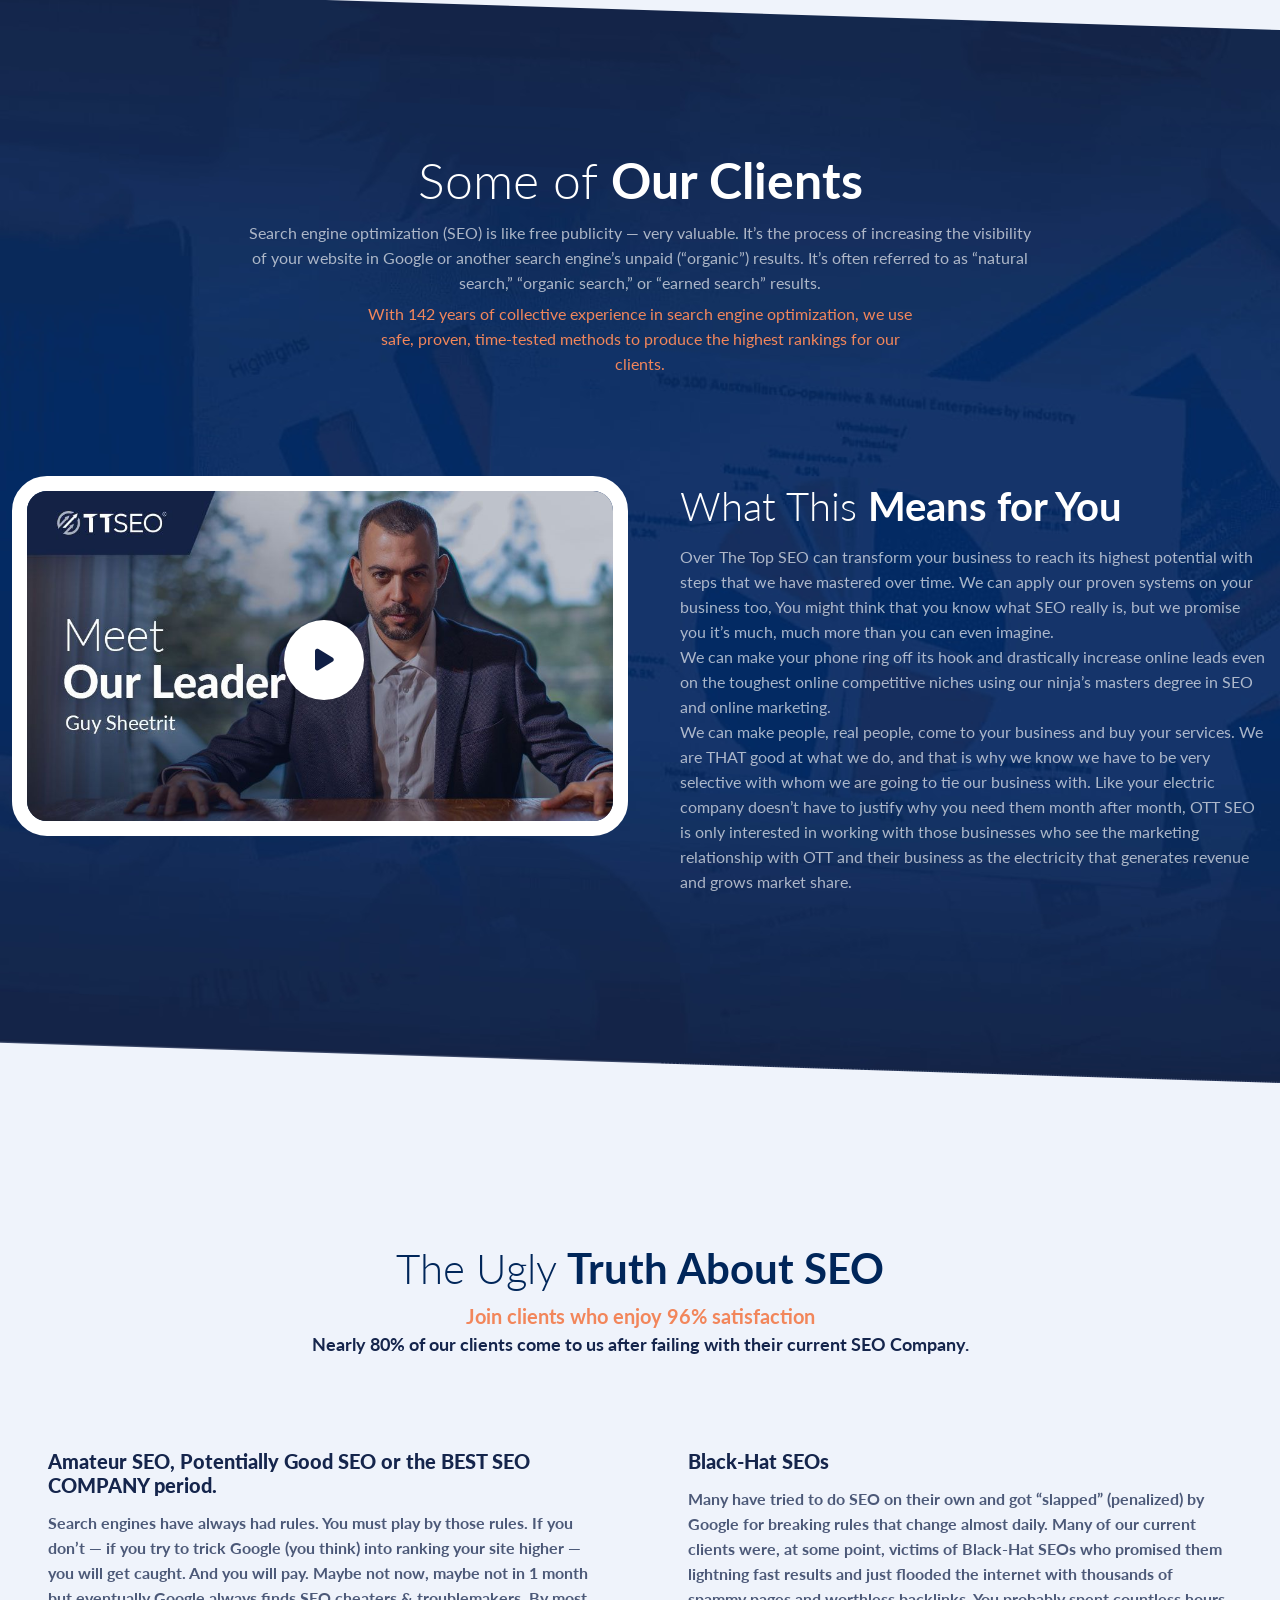
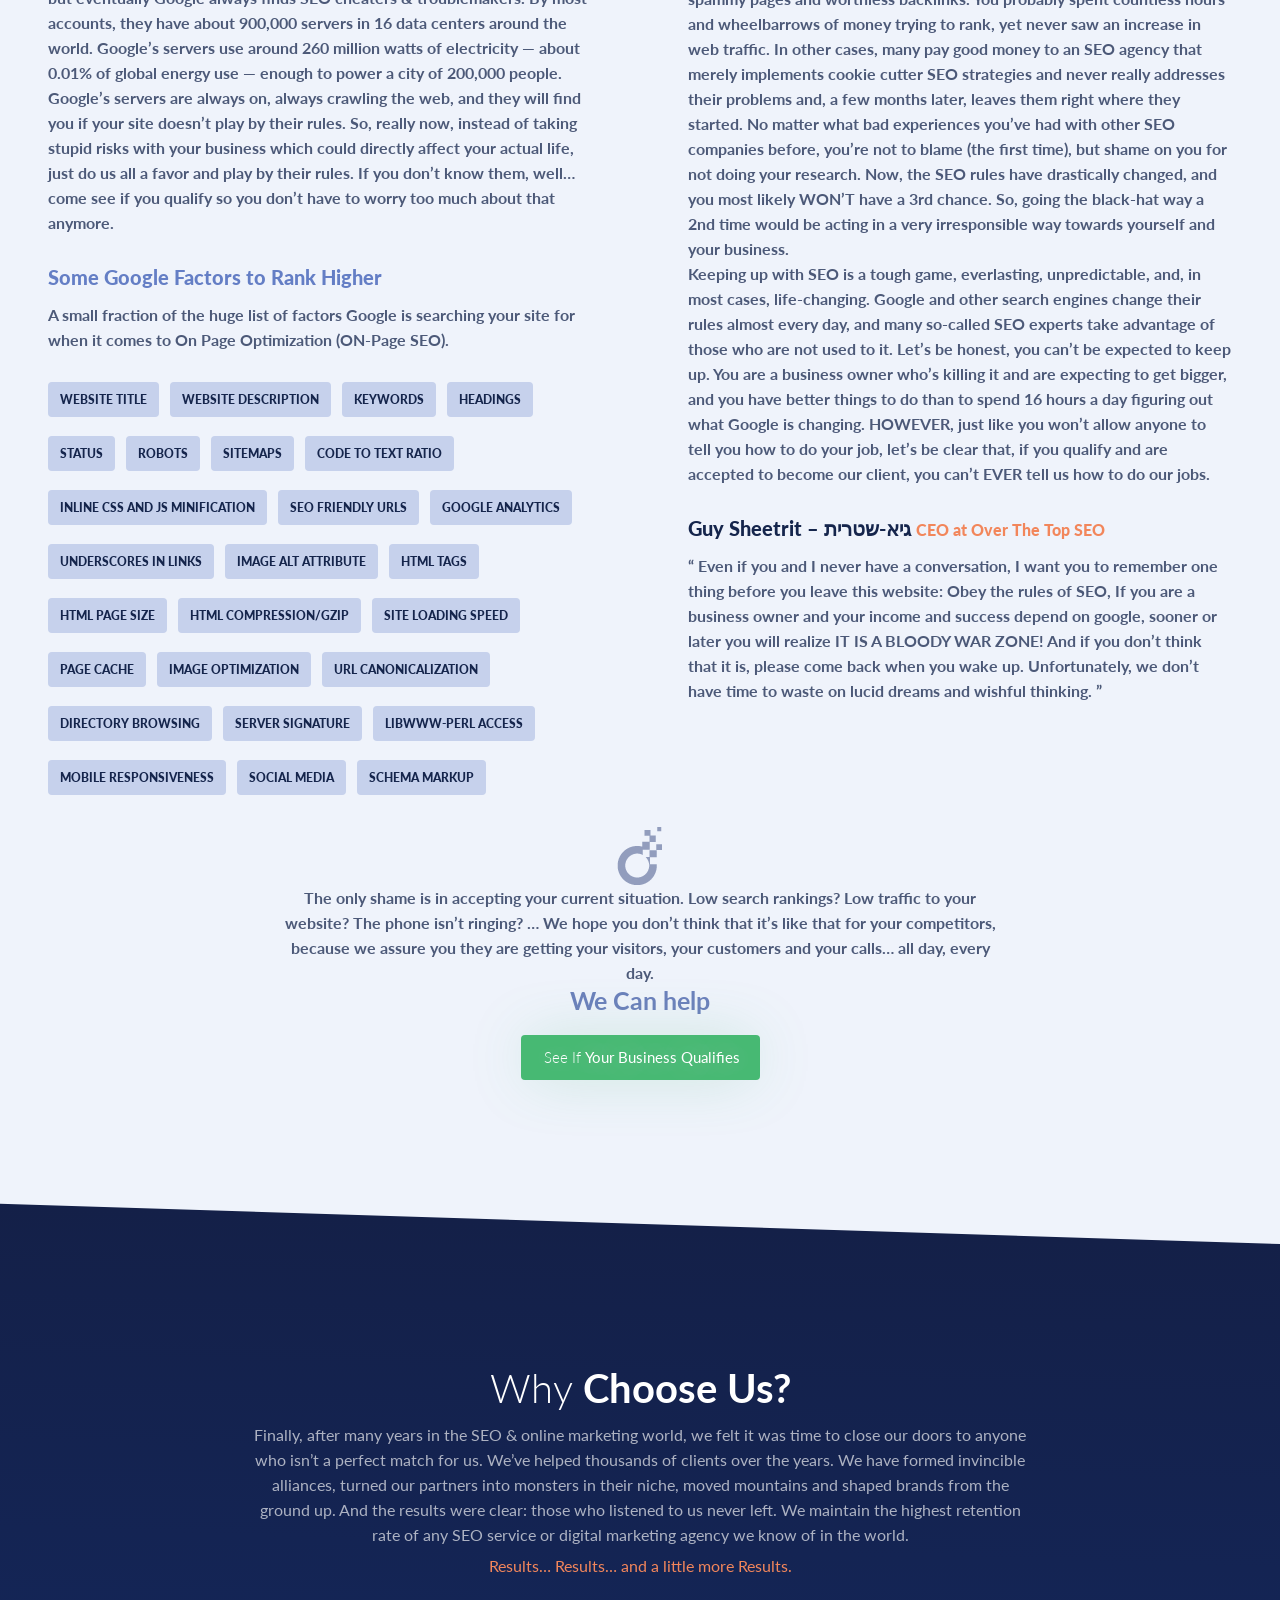
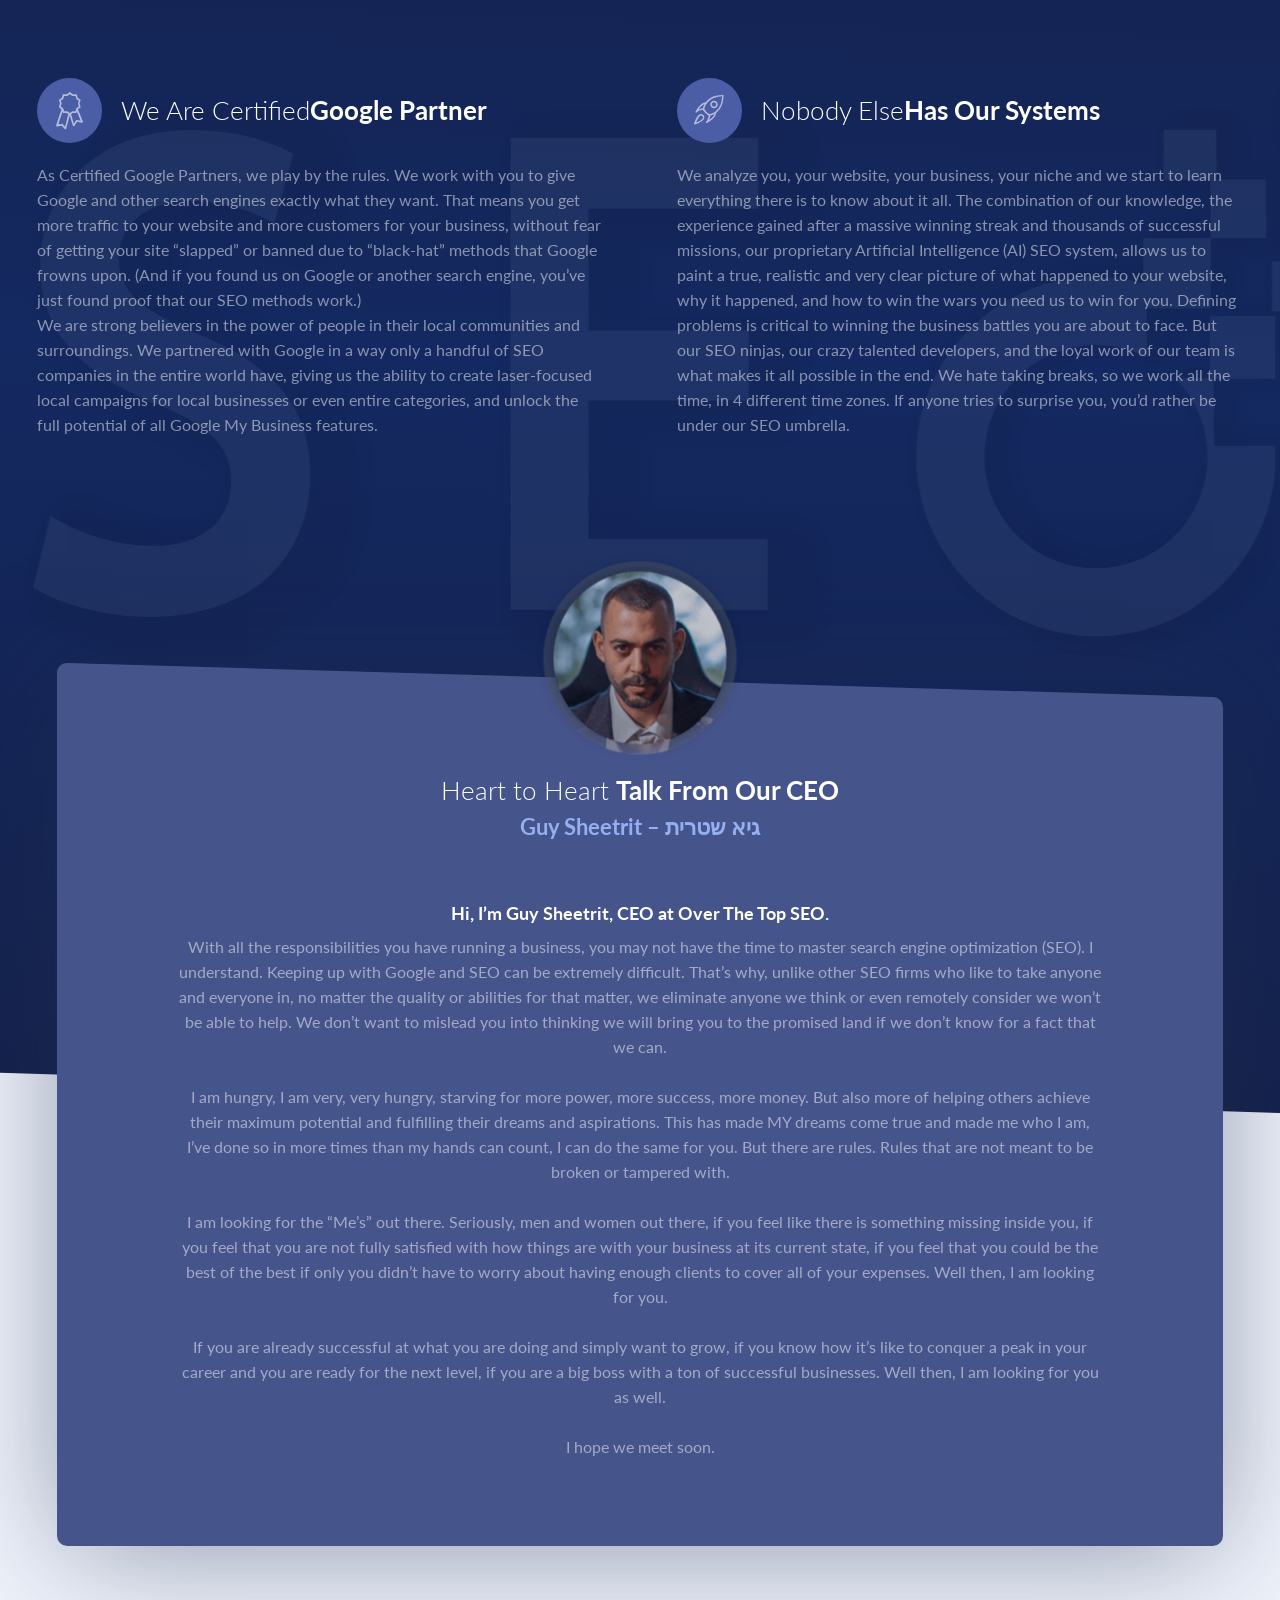
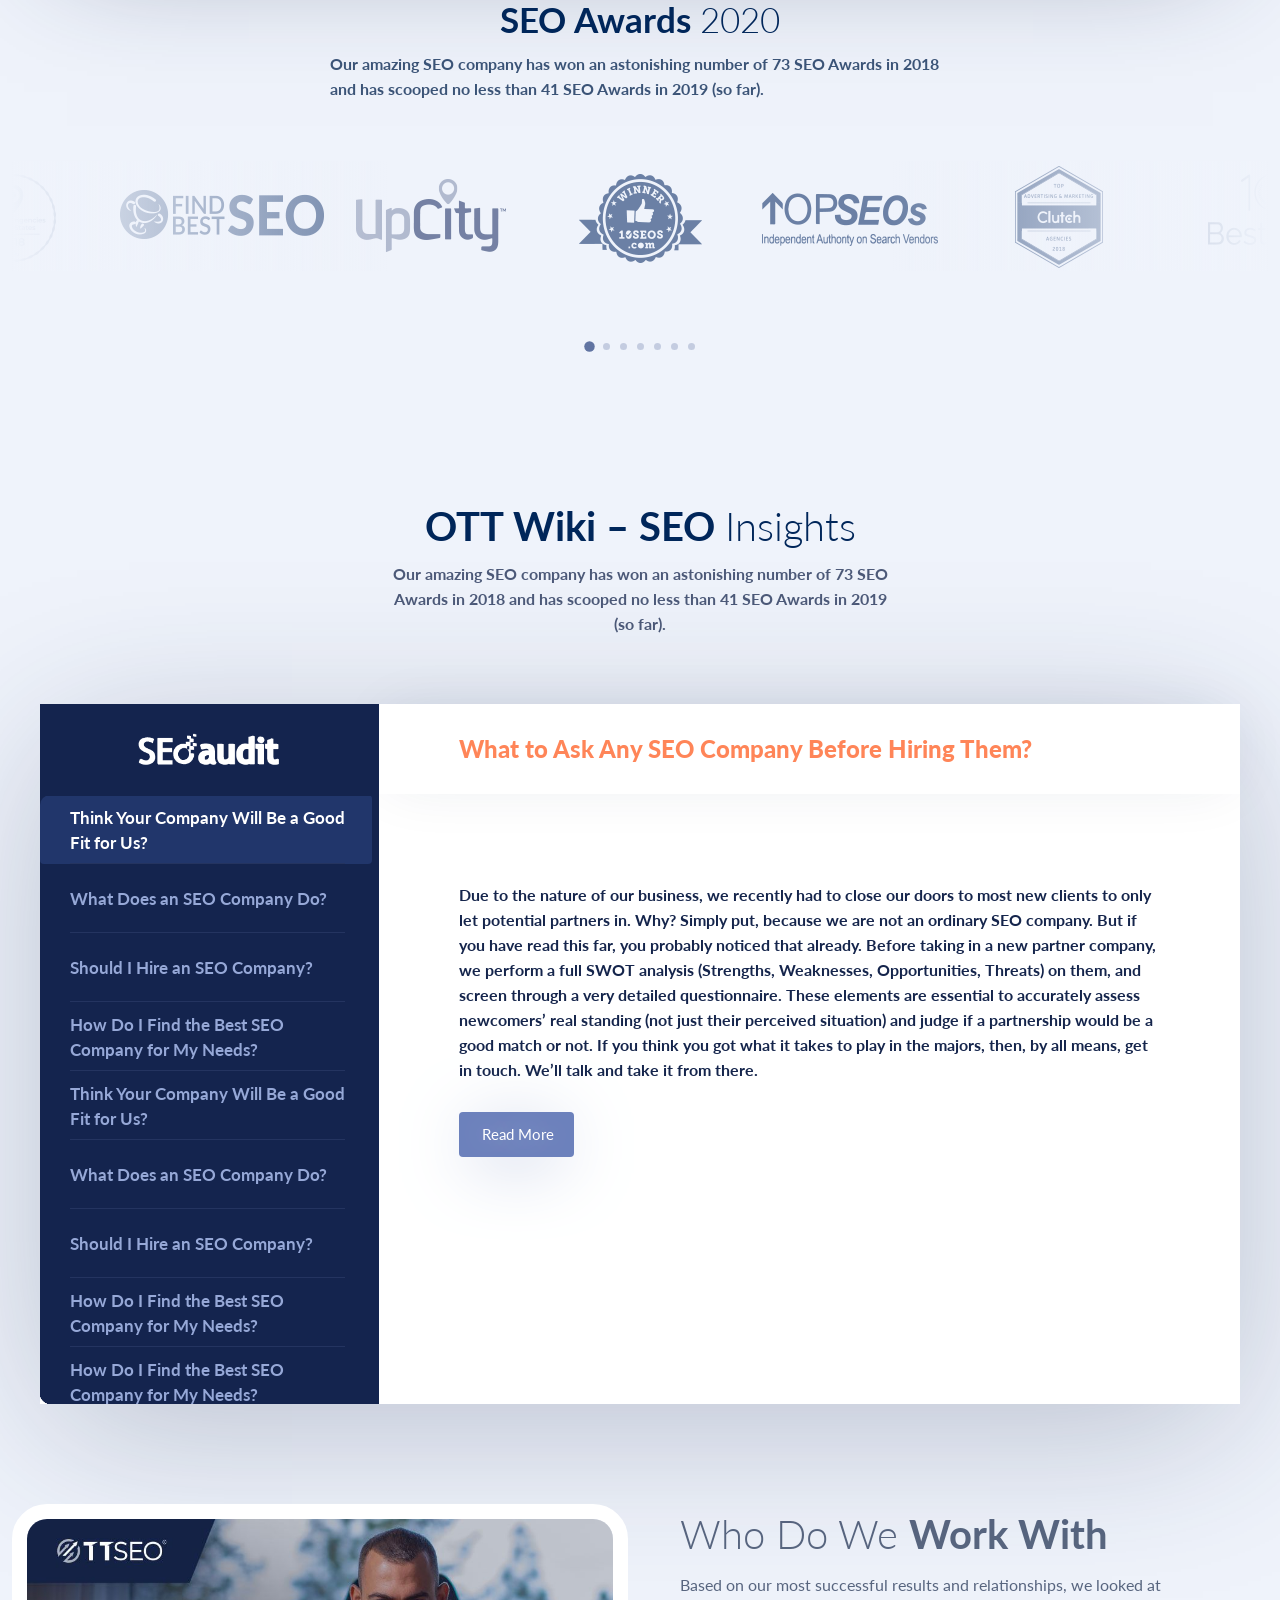
==== commit 88e186df: "yesterdays work" ====
--- a/index.html
+++ b/index.html
@@ -1,5 +1,5 @@
 <!DOCTYPE html>
-<html lang="en">
+<html lang="en" >
 
 <head>
     <meta charset="UTF-8">
@@ -748,7 +748,7 @@
                             <i class="far fa-bookmark"></i>
                             <div>
                                 <a href="/seo-services/" rel="noreferre">
-                                    <h4>SEO (Search Engine Optimization)</h4>
+                                    <h2>SEO (Search Engine Optimization)</h2>
                                 </a>
                                 <p>
                                     If your page is not among the top 10 results for any given search, you might as well
@@ -2314,7 +2314,7 @@
                 </div>
             </div>
             <div class="why-us__letter">
-                <img src="./assets/img/guy-img.png" alt="guy"/>
+                <img src="./assets/img/seo/guy-img-min.png" alt="guy"/>
                 <h3 class="heading heading_white">Heart to Heart <span>Talk From Our CEO</span></h3>
                 <h4>Guy Sheetrit – <a
                         href="https://www.overthetopseo.com/guy-sheetrit" rel="noreferre">גיא
--- a/assets/css/style.css
+++ b/assets/css/style.css
@@ -24,6 +24,7 @@
     list-style: none;
 }
 
+
 /* header  */
 .header-home {
     height: calc(1306px + 7.55vw);
@@ -38,7 +39,7 @@
 }
 @media (max-width:800px) {
     body .header-home .inv {
-        background: url(../img/seo/2home-header-imgс-min.jpg) 50% no-repeat !important;
+        background: url(../img/seo/2home-header-imgс-min-min.jpg) 50% no-repeat !important;
     background-size: 100% auto !important;
     background-position: 50% 10% !important;
     background-color: #0f264f !important;
@@ -702,6 +703,7 @@
     margin-top: -7px;
     margin-right: 2px;
     height: 26px;
+    width: 26.6px;
 }
 .header-info .heading_white span{
     font-size: 40px ;
@@ -942,7 +944,7 @@
     transform: scale(1.5);
 }
 .recent-article{
-    background-image: url(../img/seo/videoblockthumb-compressor-min.jpg);
+    background-image: url(../img/seo/videoblockthumb-compressor-min-min.jpg);
 }
 .recent-article .heading{
     font-size: 40px !important;
@@ -1220,6 +1222,7 @@
 }
 .find-us-para, .find-row-image img{
     width: 100%;
+    height: 100%;
 }
 .find-row-image{
     padding-right: 40px;
@@ -1285,7 +1288,7 @@
 
 /* section 7 starts  */
 .our-clients{
-    background: url(../img/seo/testimonials-bg-img2-min.jpg) 50% no-repeat;
+    background: url(../img/seo/testimonials-bg-img2-min-min.jpg) 50% no-repeat;
     background-size: cover;
     text-align: center;
     padding-top: 110px;
@@ -1651,7 +1654,7 @@
 /* section 10 starts  */
 .seo-means {
     text-align: center;
-    background: url(../img/seo/what-is-seo-bg-img2-min.jpg) 50% no-repeat;
+    background: url(../img/seo/what-is-seo-bg-img2-min-min.jpg) 50% no-repeat;
     background-size: cover;
     height: max-content;
     padding-top: 120px;
@@ -1864,7 +1867,7 @@
 }
 
 .why-us .inv {
-    background: url(../img/seo/choose-us-3-min.png) 50% no-repeat;
+    background: url(../img/seo/choose-us-3-min-min.png) 50% no-repeat;
     padding-top: 120px;
     padding-bottom: 460px;
 }
@@ -1896,6 +1899,7 @@
 }
 .why-us-content h3 img {
     width: 65px;
+    height: 65px;
     margin-right: 19px;
 }
 
@@ -1987,6 +1991,10 @@
 .why-us__letter img {
     position: absolute;
     top: -23px;
+    width: 209px;
+    height: 209px;
+    max-width: 209px;
+    max-height: 209px;
     left: 50%;
     transform: translate(-50%,-50%);
 }
@@ -2265,6 +2273,7 @@
 }
 .logos__list img {
     height: 47px;
+    width: 100%;
     max-width: 100%;
 }
 
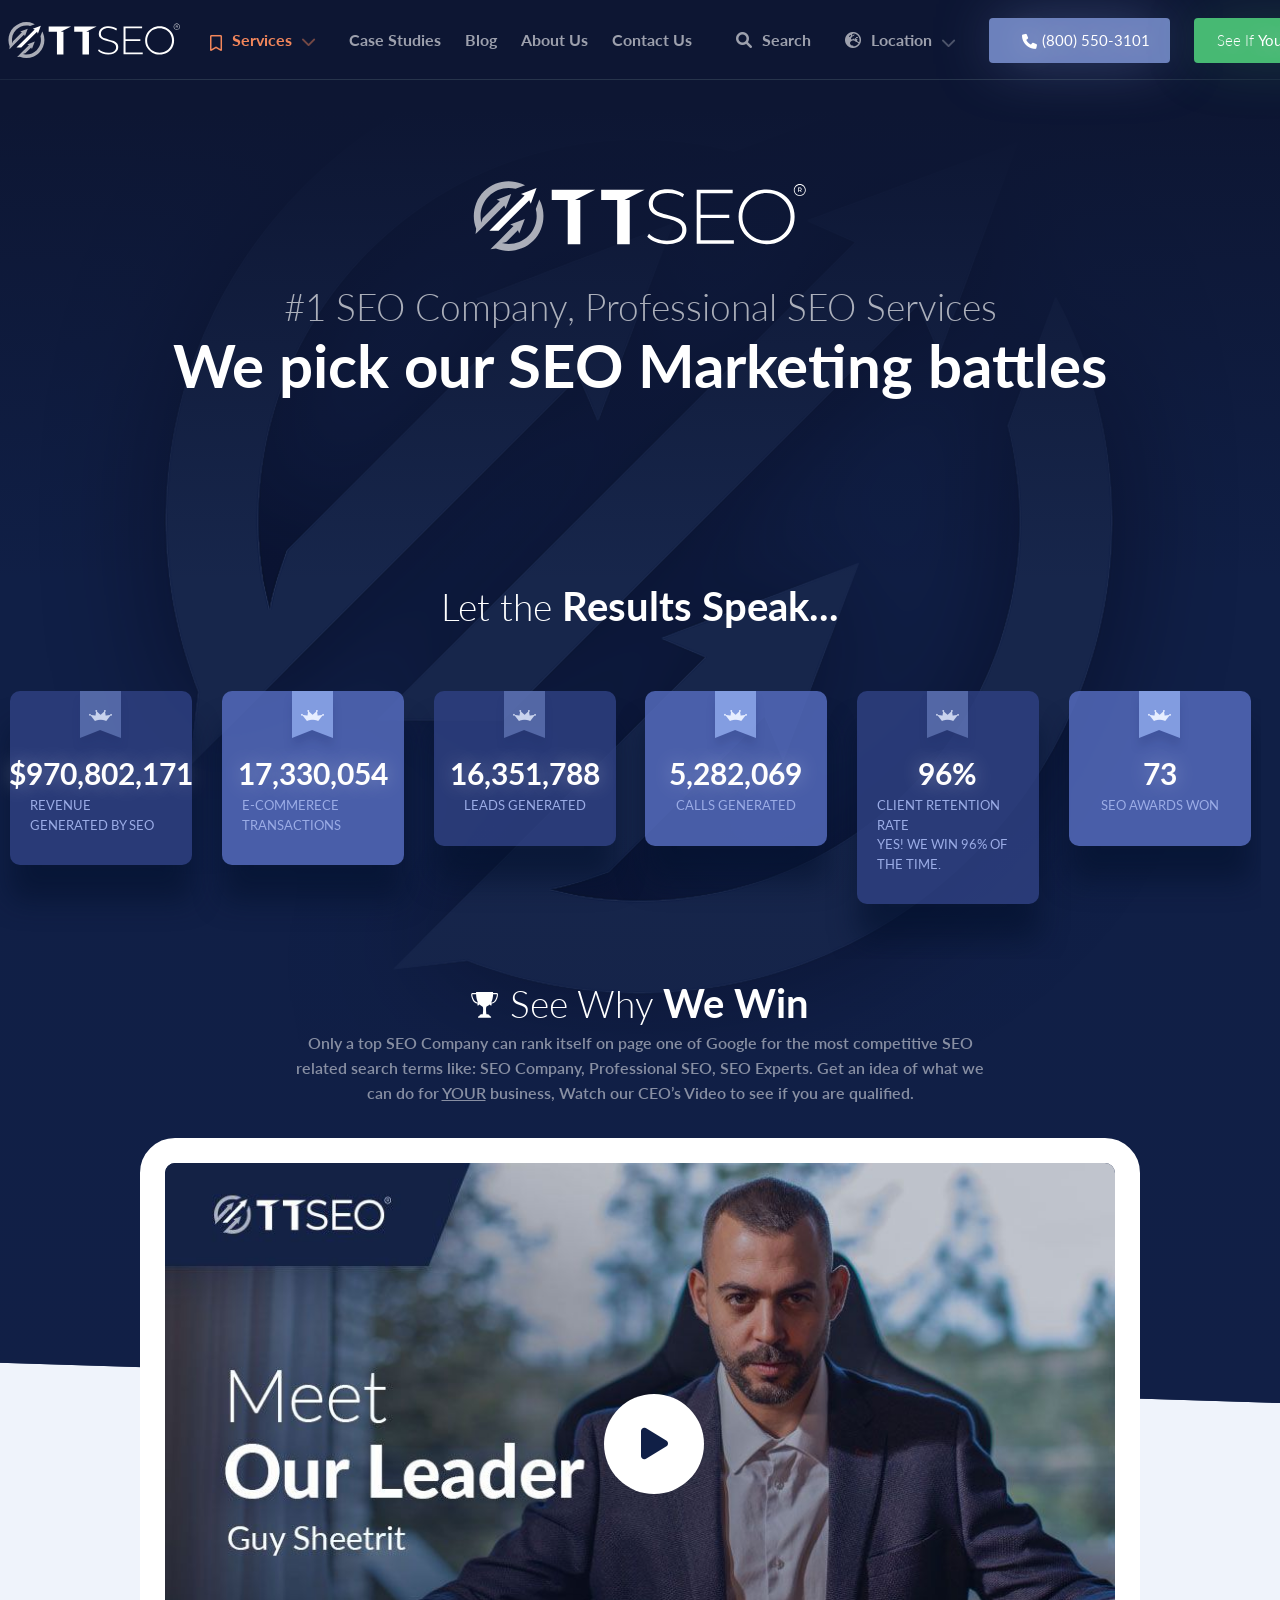
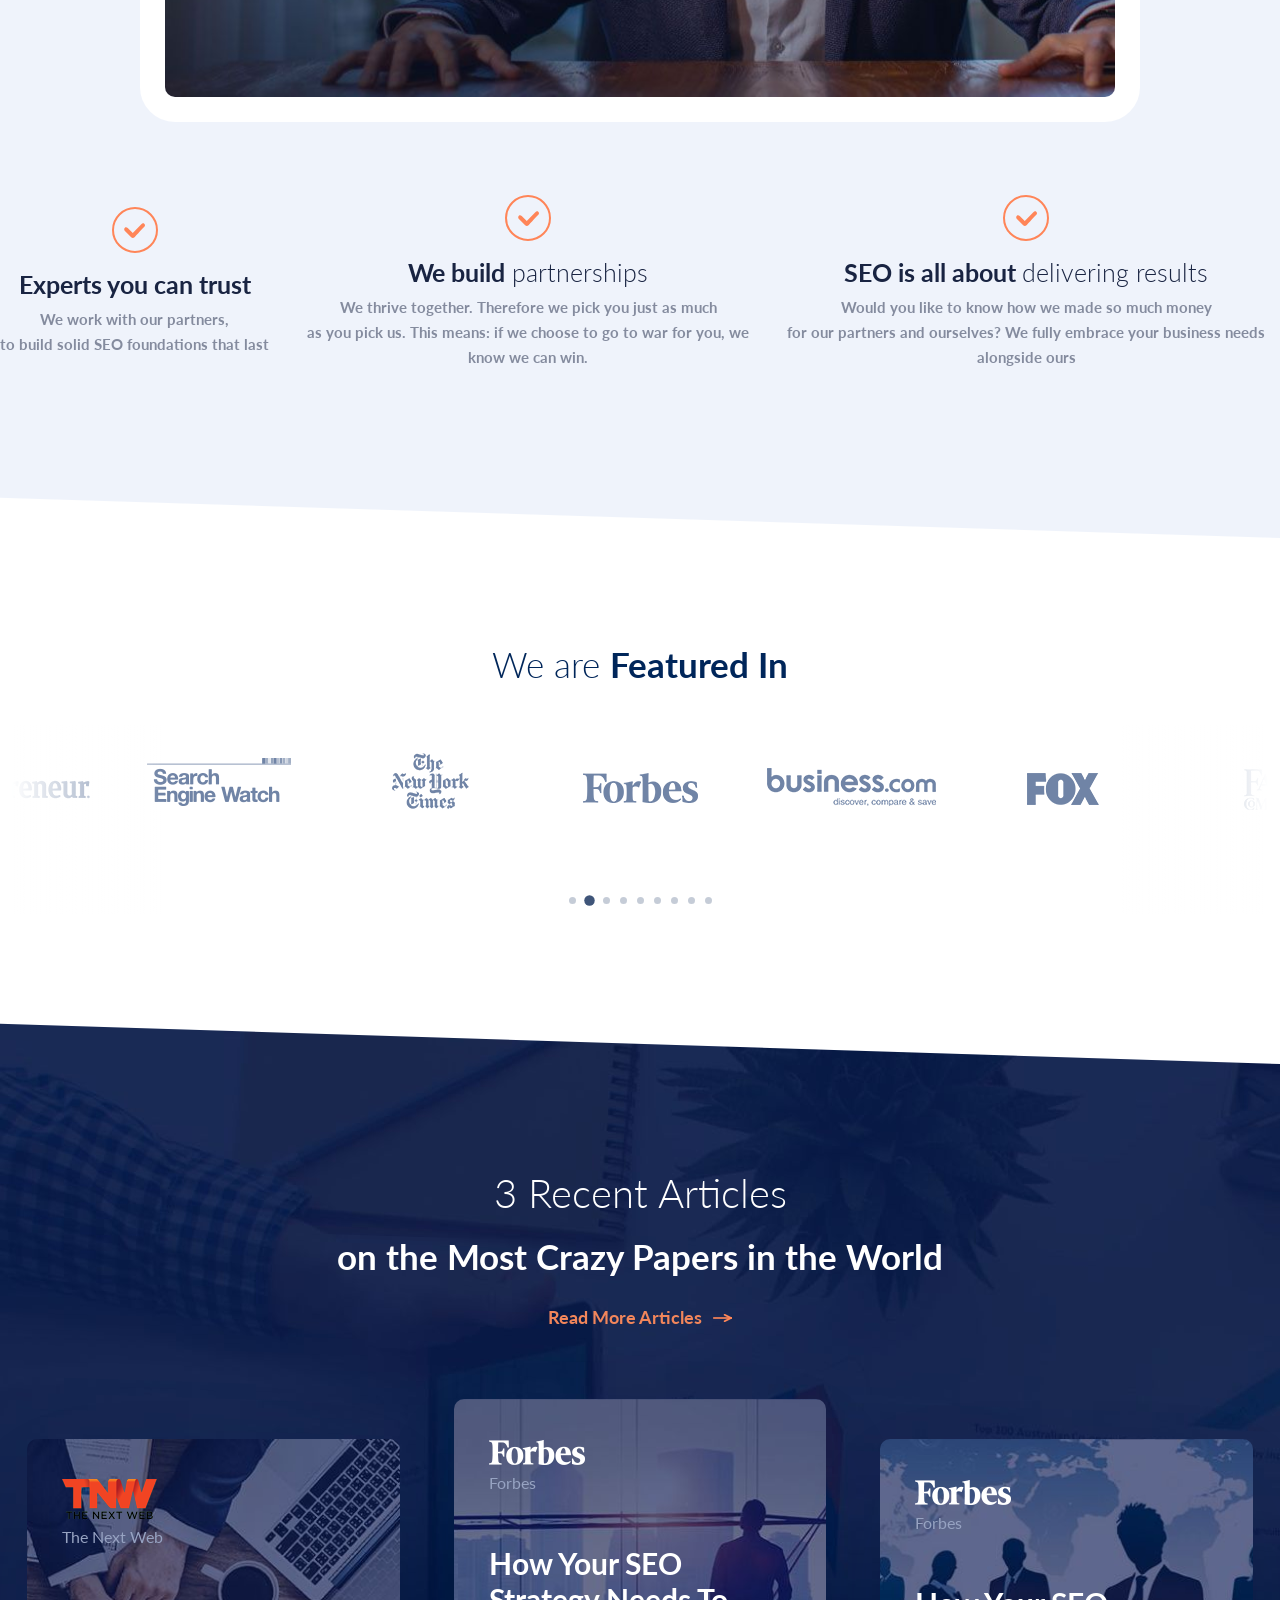
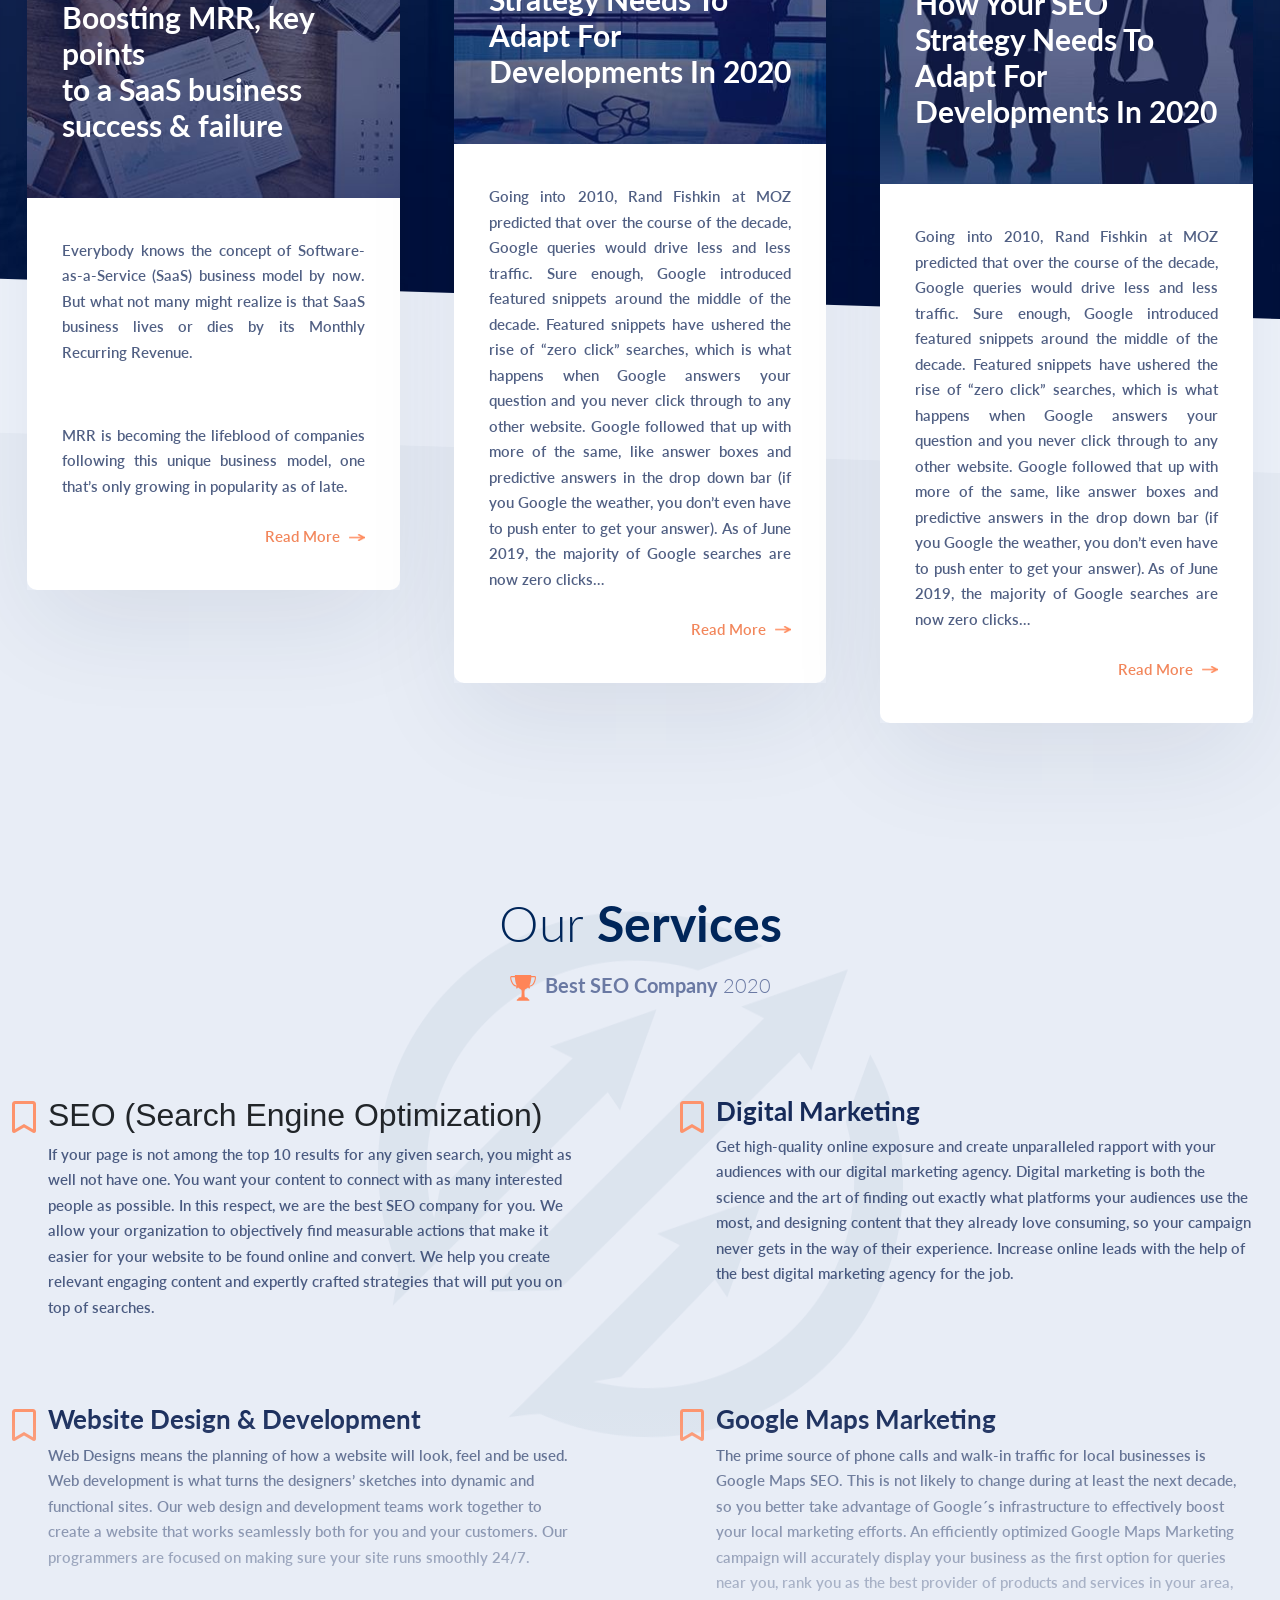
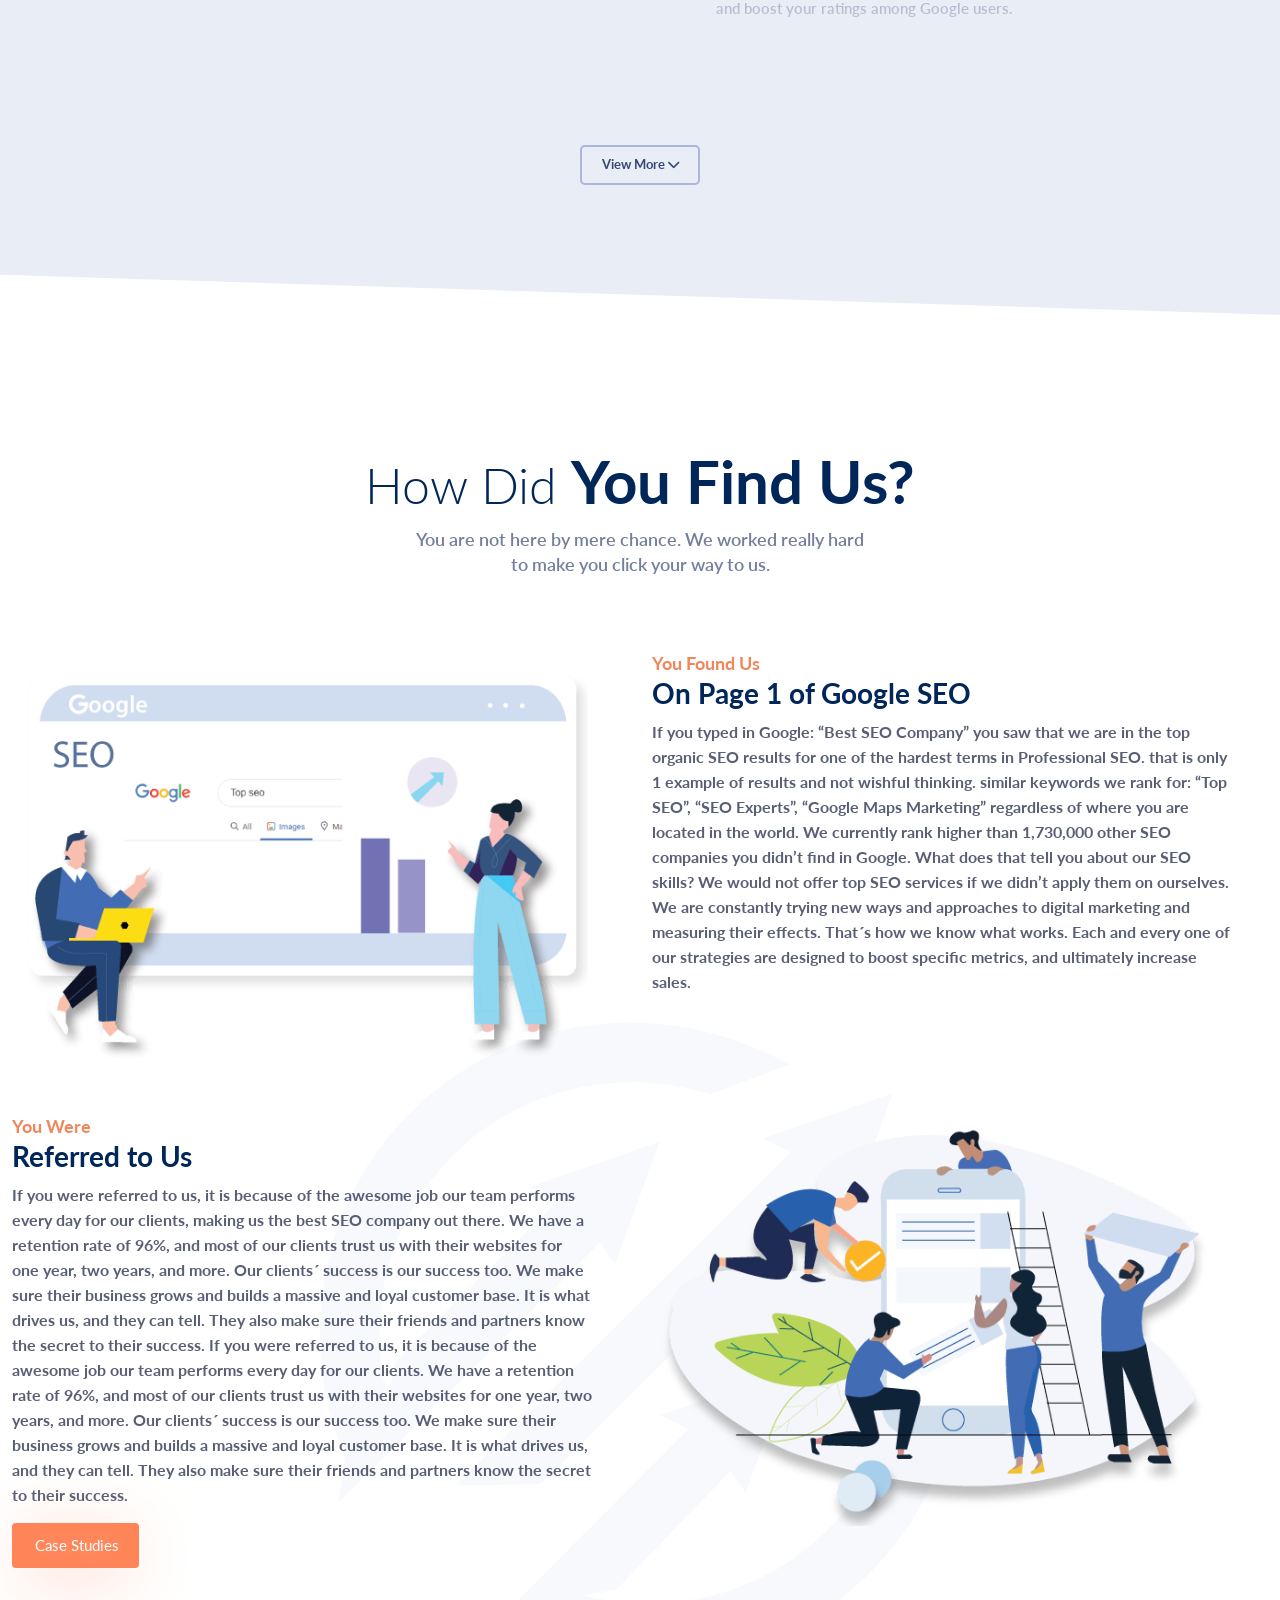
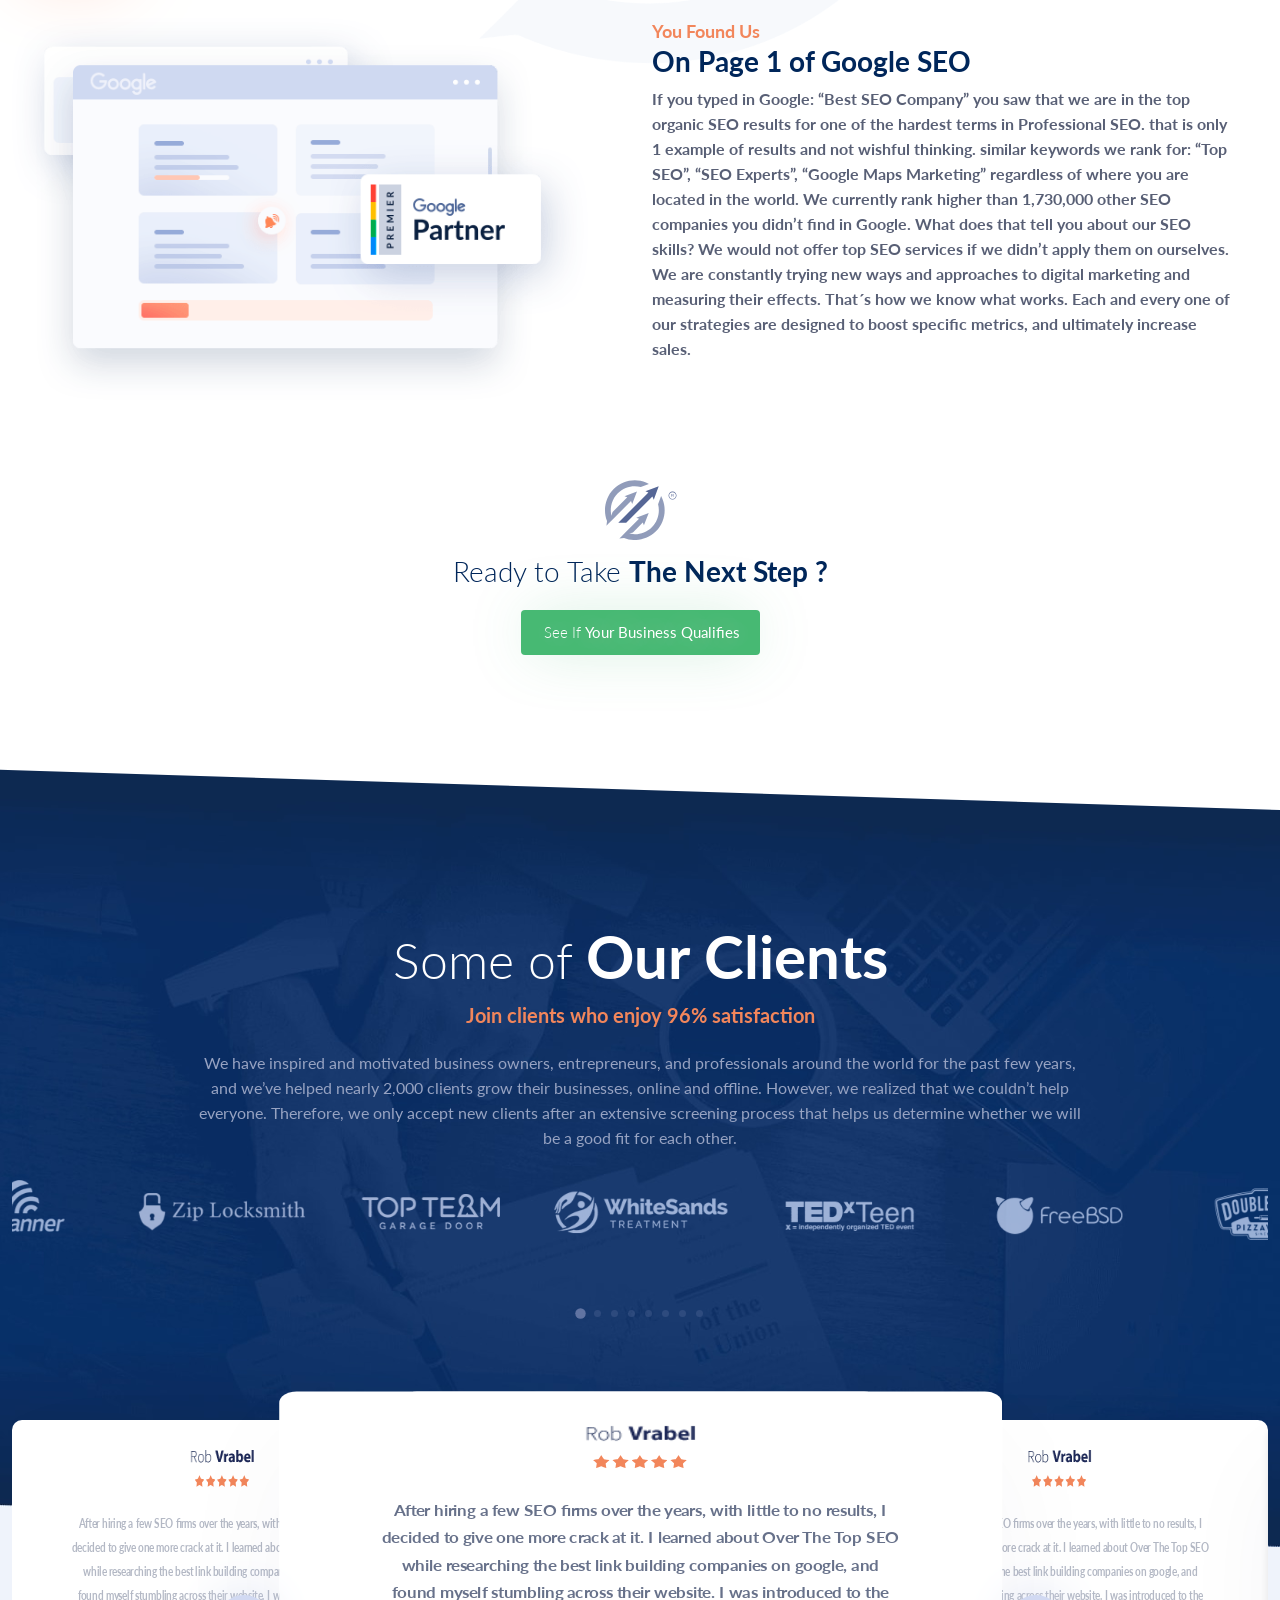
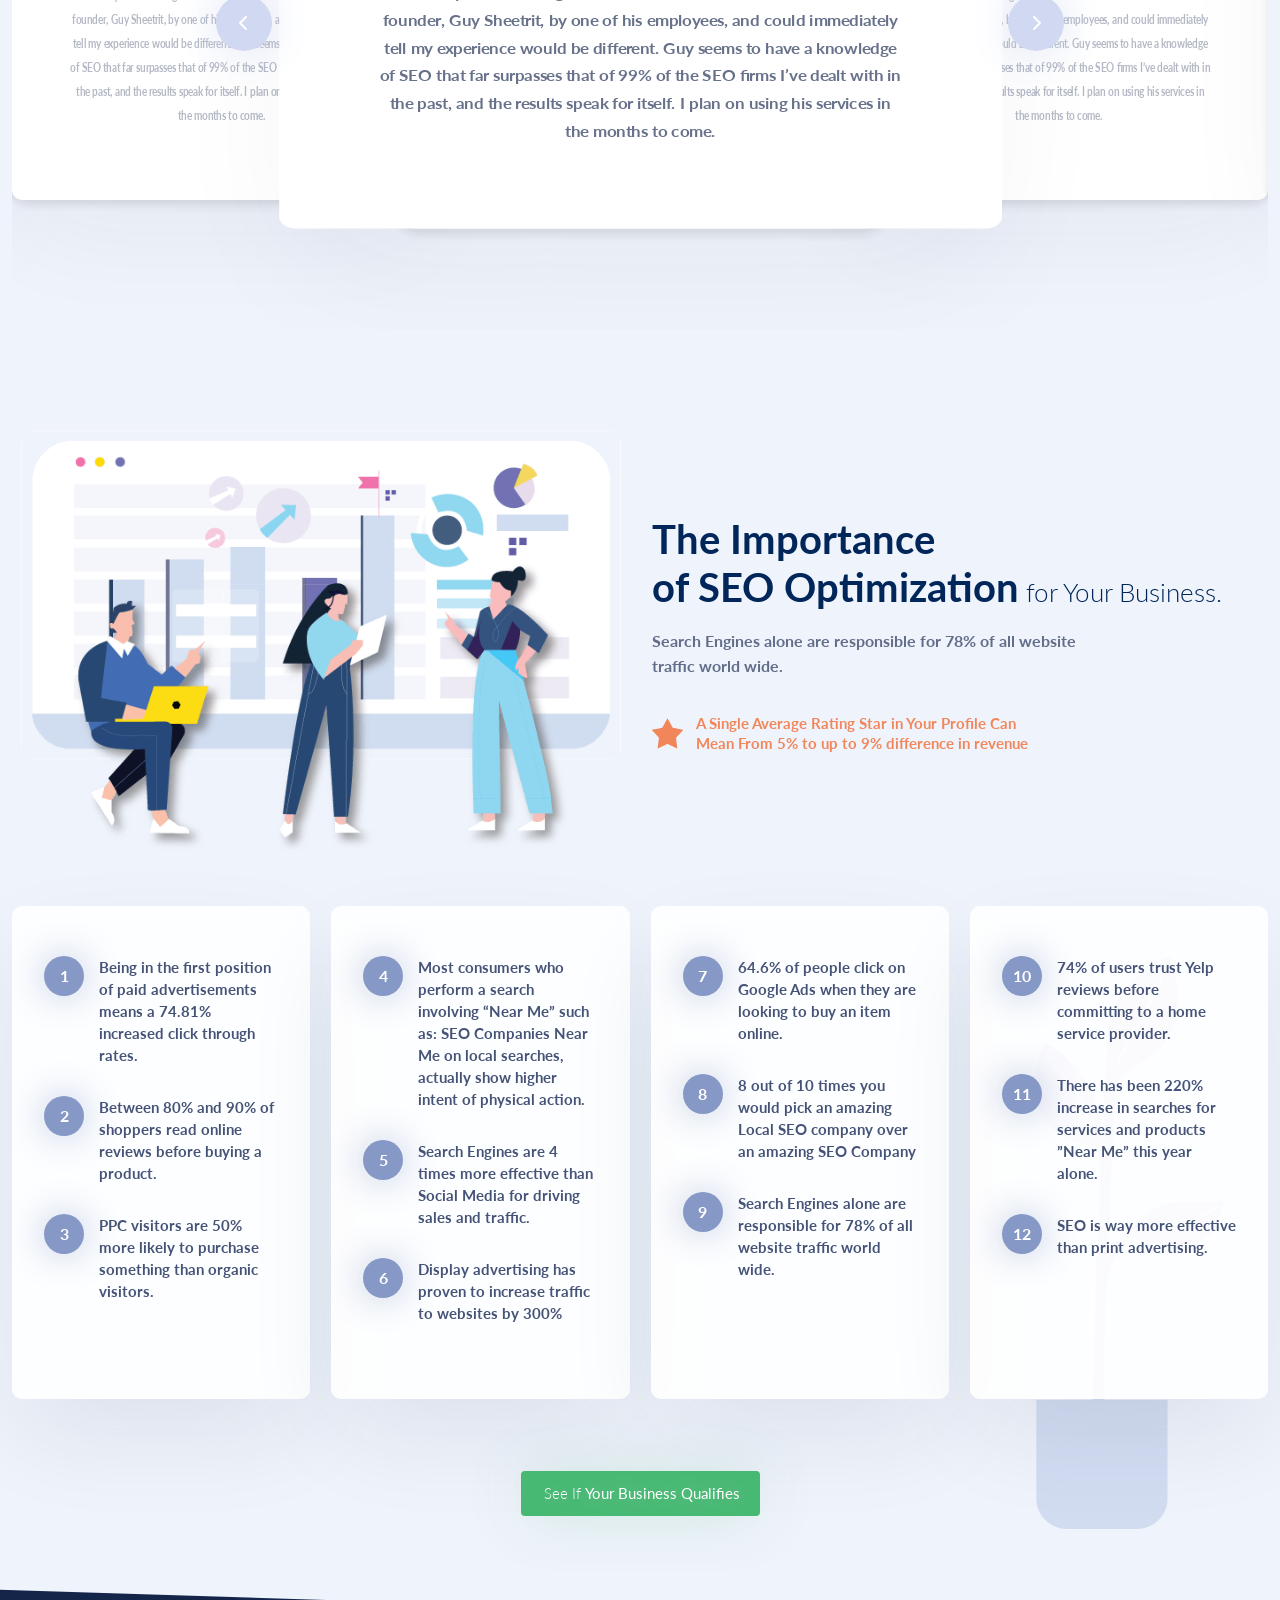
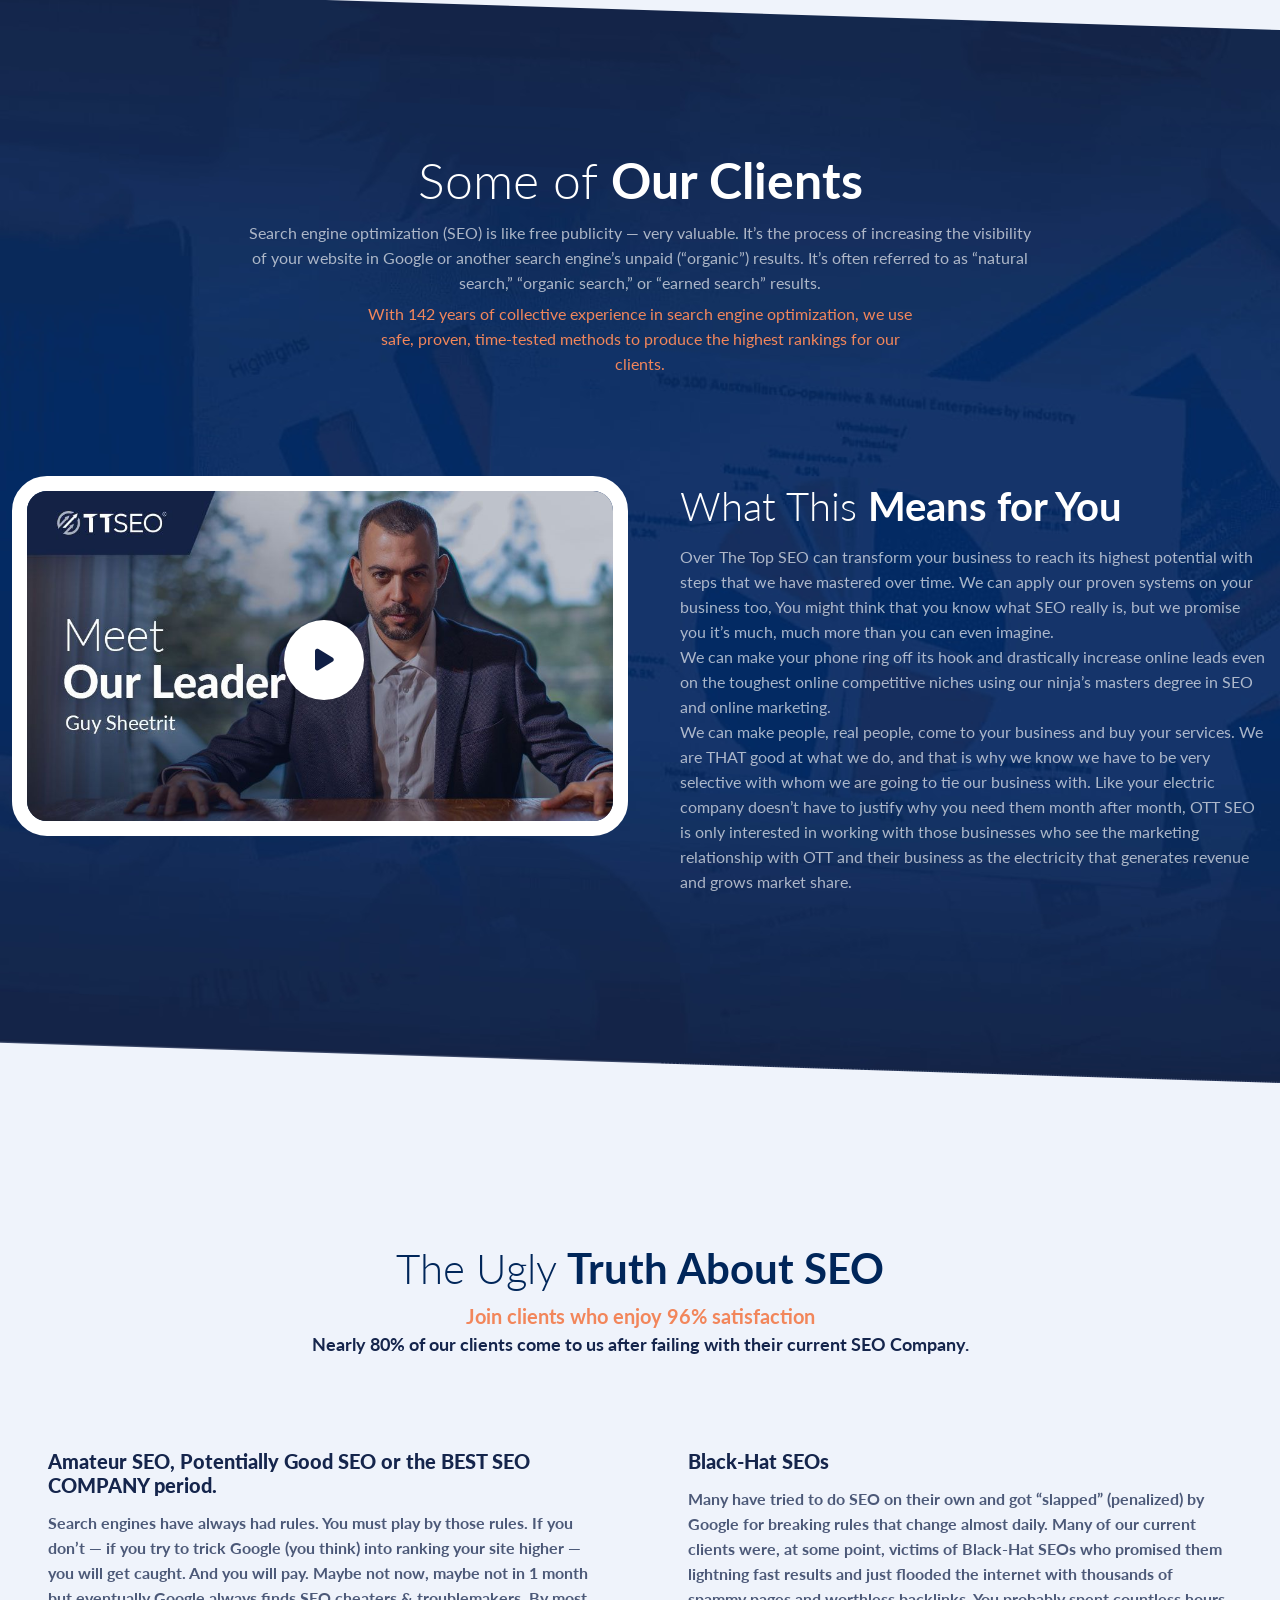
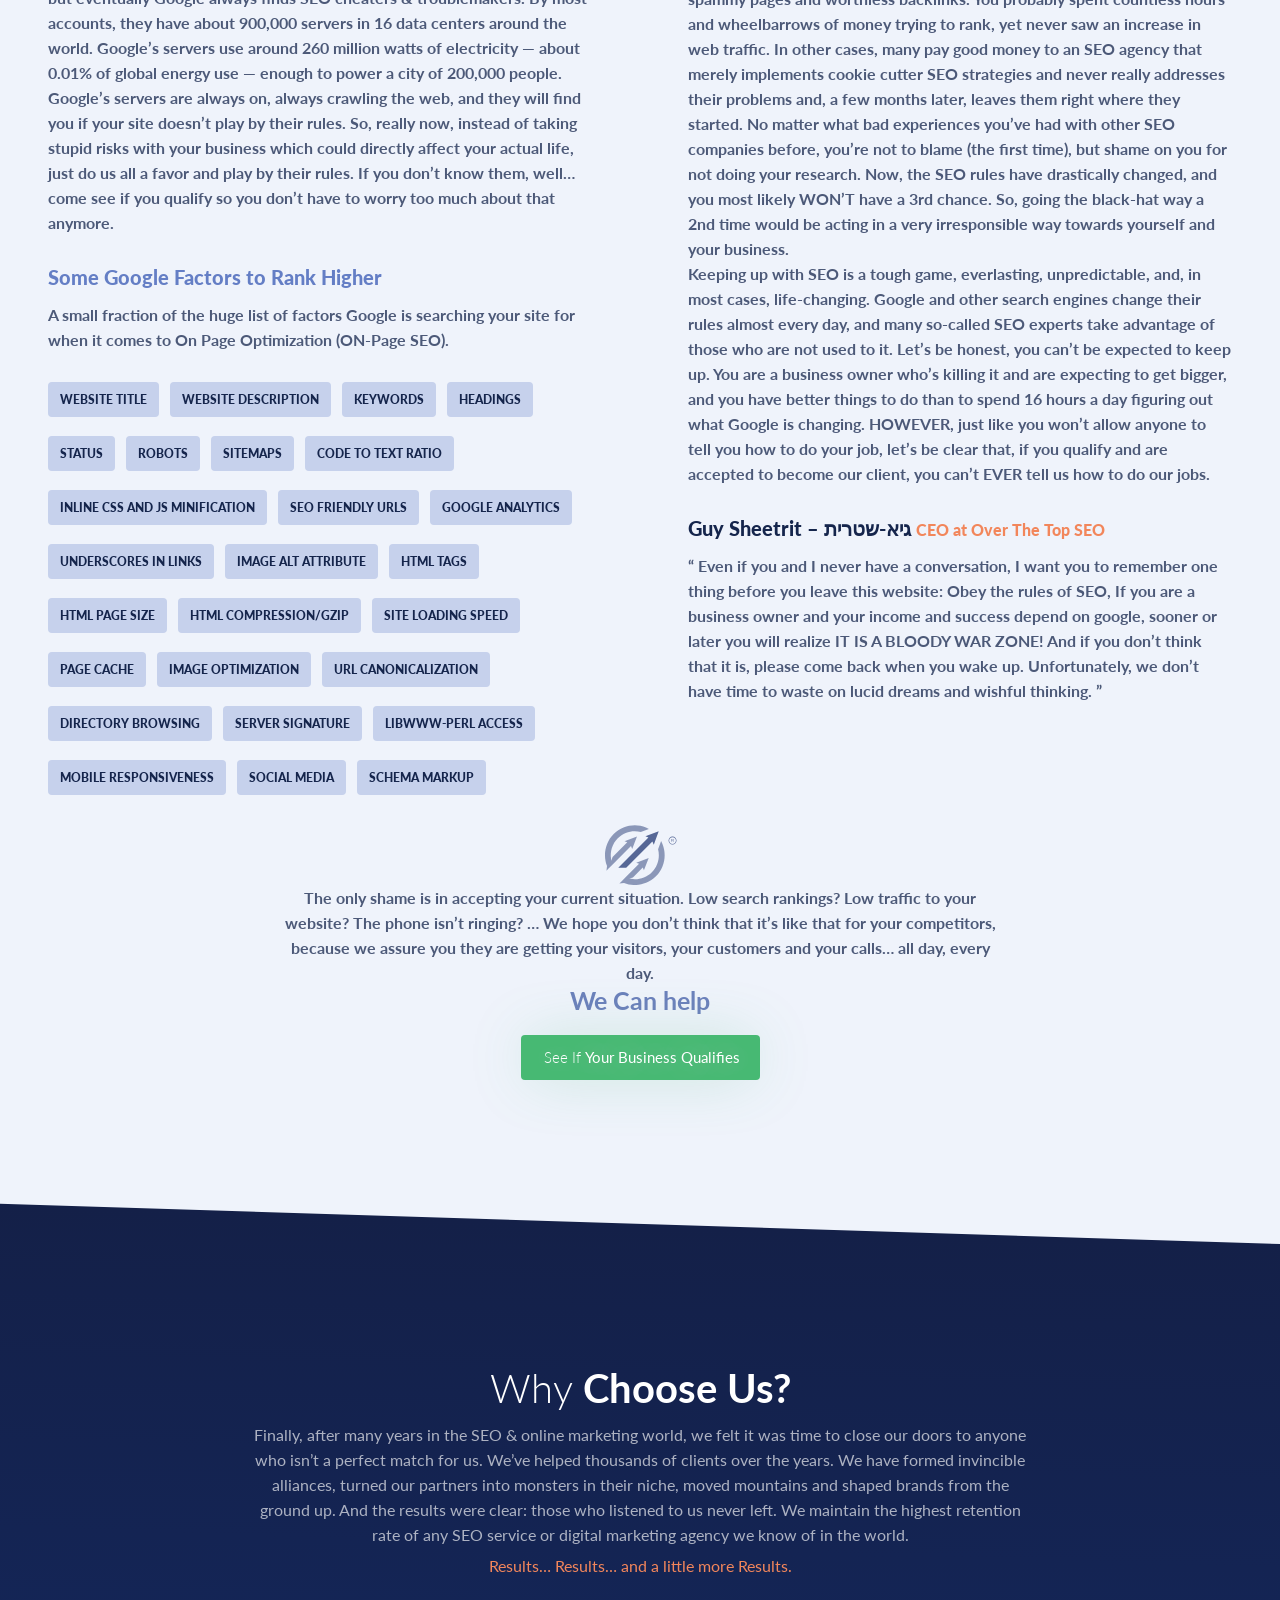
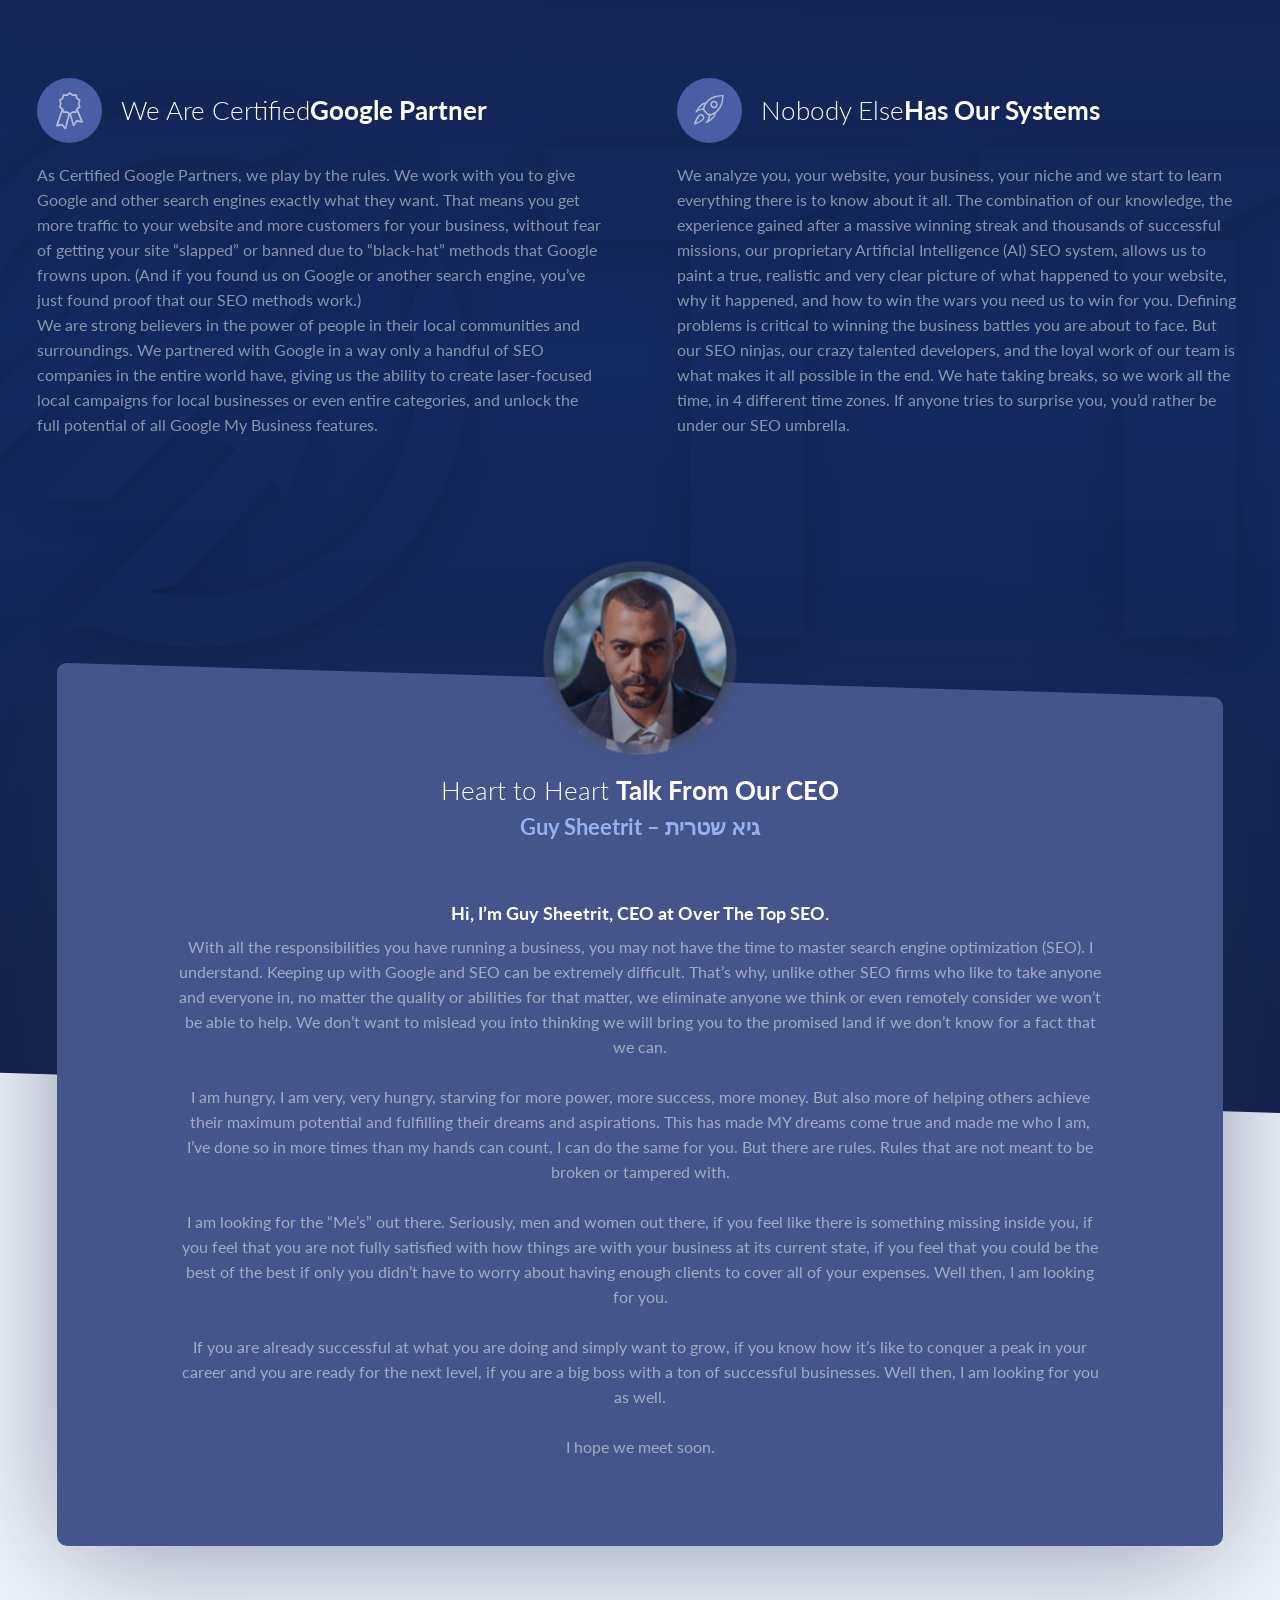
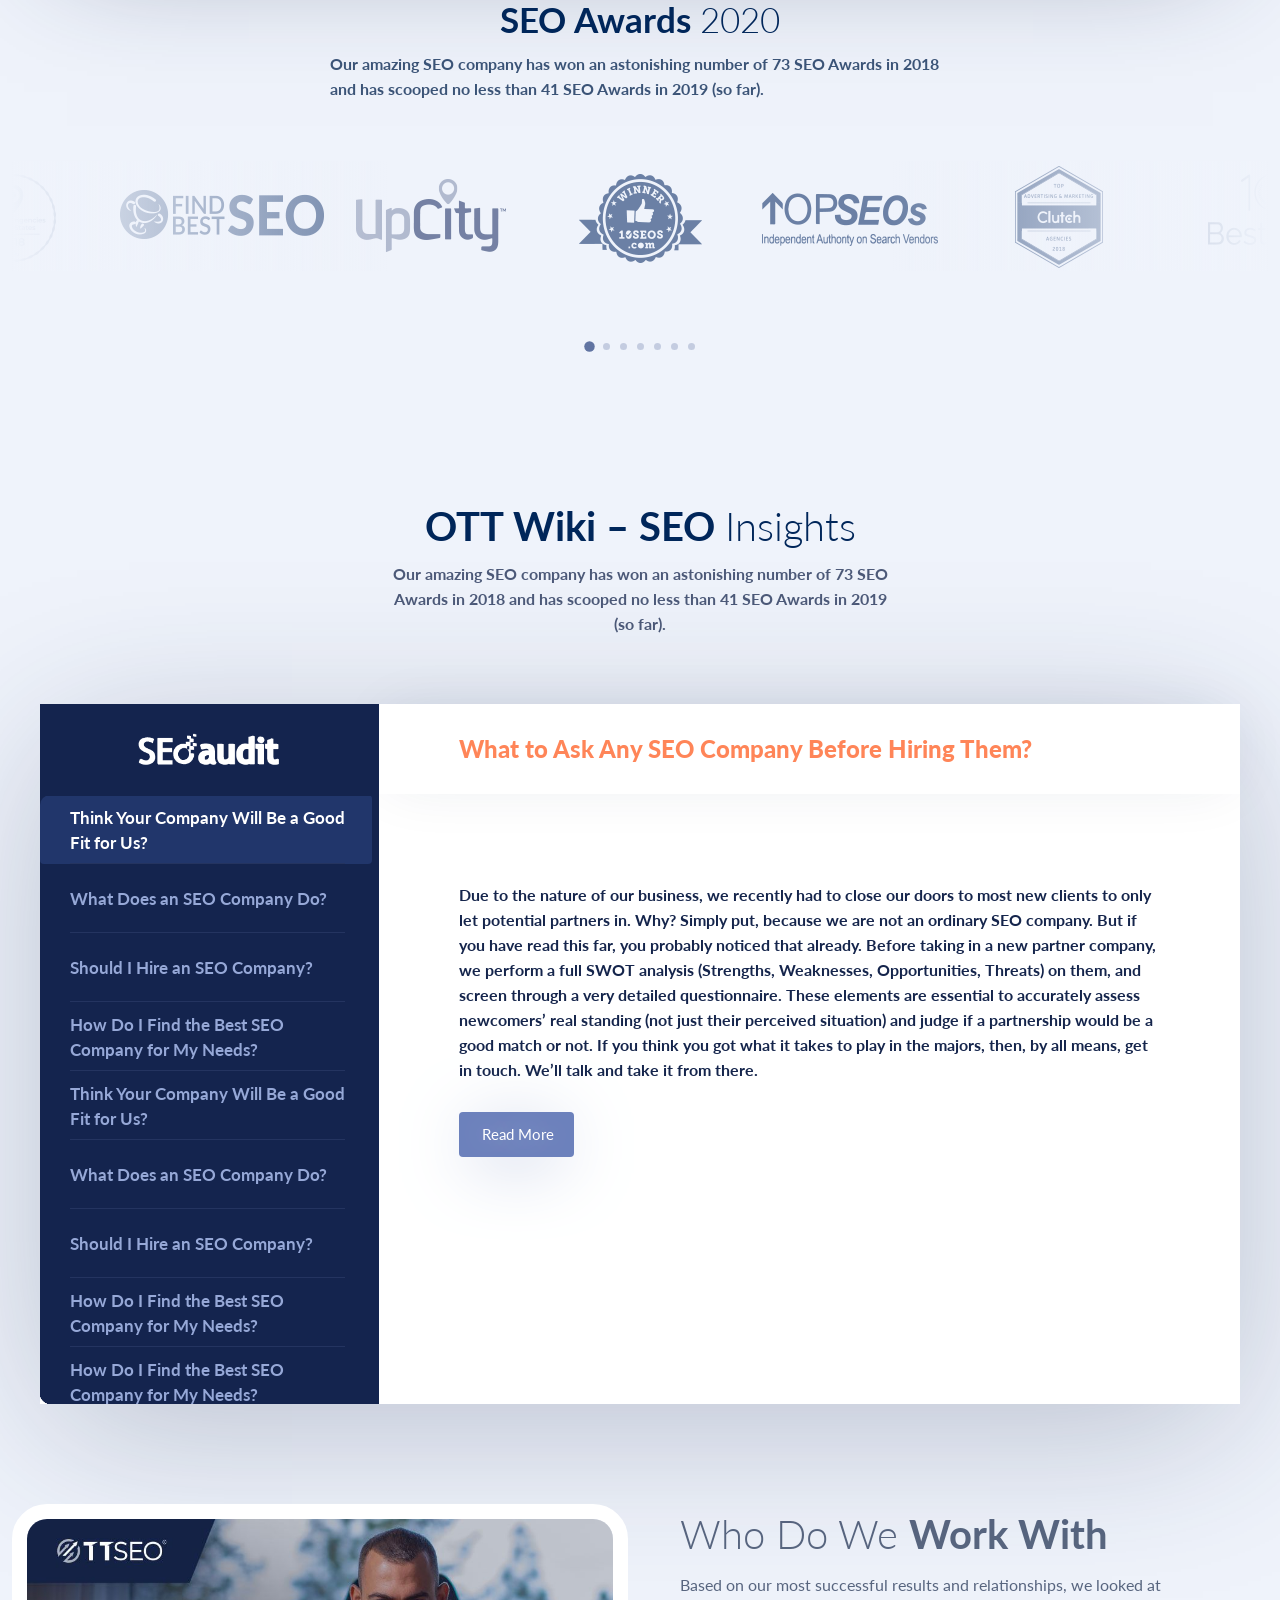
==== commit 76dd98c9: "images restored as original" ====
--- a/index.html
+++ b/index.html
@@ -62,7 +62,7 @@
                     <div class="navbar-left d-none d-md-flex">
                         <div class="navbar-logo">
                             <a href="#">
-                                <img src="./assets/img/seo/white-logo.png" alt="logo"/>
+                                <img src="./assets/img/logo-short-white.svg" alt="logo"/>
                             </a>
                         </div>
                         <div class="nav-items-left ">
@@ -599,25 +599,31 @@
                 <div class="container">
                     <div class="owl-carousel feature-carousel">
                         <div class="item">
-                            <img src="./assets/img/seo/features/bd-protidin.png" alt="bd protidin"/>
+                            <img src="./assets/img/newyorktimes.png" alt="bd protidin"/>
                         </div>
                         <div class="item">
-                            <img src="./assets/img/seo/features/ittefag.png" alt="ittefq"/>
+                            <img src="./assets/img/forbes.png" alt="ittefq"/>
                         </div>
                         <div class="item">
-                            <img src="./assets/img/seo/features/jono-kontho.png" alt="jono kontho"/>
+                            <img src="./assets/img/business.png" alt="jono kontho"/>
                         </div>
                         <div class="item">
-                            <img src="./assets/img/seo/features/semrush-logo-sm.png" alt="semrsh"/>
+                            <img src="./assets/img/fox.png" alt="semrsh"/>
                         </div>
                         <div class="item">
-                            <img src="./assets/img/seo/features/somokal.png" alt="somokl"/>
+                            <img src="./assets/img/fastcompanypng.png" alt="somokl"/>
                         </div>
                         <div class="item">
-                            <img src="./assets/img/seo/features/wikipedia-logo.png" alt="wiki"/>
+                            <img src="./assets/img/huffpostpng.png" alt="wiki"/>
                         </div>
                         <div class="item">
-                            <img src="./assets/img/seo/features/seoblog-logo.png" alt="seoblg"/>
+                            <img src="./assets/img/inc.png" alt="seoblg"/>
+                        </div>
+                        <div class="item">
+                            <img src="./assets/img/entrepreneur.png" alt="seoblg"/>
+                        </div>
+                        <div class="item">
+                            <img src="./assets/img/searchenginewatch.png" alt="seoblg"/>
                         </div>
                     </div>
                 </div>
@@ -1806,7 +1812,7 @@
             </div>
             <div class="find-us-footer">
                 <div class="ff-img">
-                    <img src="assets/img/seo/logo-mini.png" alt="we can help"/>
+                    <img src="assets/img/logo-sign-purple.svg" alt="we can help"/>
                 </div>
                 <h2 class="heading heading_small">Ready to Take <span>The Next Step ?</span></h2>
                 <a href="/qualification-form/" class="cta" rel="noreferre">
@@ -1834,32 +1840,42 @@
                 <div class="owl-carousel oc-carousel">
                     <div class="item">
                         <div class="oc-image cl">
-                            <img src="./assets/img/seo/clients/1.png" alt="client 1"/>
+                            <img src="./assets/img/whitesands-logo-light.png" alt="client 1"/>
                         </div>
                     </div>
                     <div class="item">
                         <div class="oc-image cl">
-                            <img src="./assets/img/seo/clients/3.png" alt="c2"/>
+                            <img src="./assets/img/tedxteen-logo-light.png" alt="c2"/>
                         </div>
                     </div>
                     <div class="item">
                         <div class="oc-image cl">
-                            <img src="./assets/img/seo/clients/4.png" alt="c3"/>
+                            <img src="./assets/img/freebsd-logo-light.png" alt="c3"/>
                         </div>
                     </div>
                     <div class="item">
                         <div class="oc-image cl">
-                            <img src="./assets/img/seo/clients/6.png" alt="c4"/>
+                            <img src="./assets/img/doubledaves-logo-light.png" alt="c4"/>
                         </div>
                     </div>
                     <div class="item">
                         <div class="oc-image cl">
-                            <img src="./assets/img/seo/clients/9.png" alt="c5"/>
+                            <img src="./assets/img/brusters-logo-light.png" alt="c5"/>
                         </div>
                     </div>
                     <div class="item">
                         <div class="oc-image cl">
-                            <img src="./assets/img/seo/clients/BGMEA-logo.png" alt="c6" />
+                            <img src="./assets/img/skyscaner-logo-light.png" alt="c6" />
+                        </div>
+                    </div>
+                    <div class="item">
+                        <div class="oc-image cl">
+                            <img src="./assets/img/ziplocksmith-logo-light.png" alt="c5"/>
+                        </div>
+                    </div>
+                    <div class="item">
+                        <div class="oc-image cl">
+                            <img src="./assets/img/topteam-logo-light.png" alt="c6" />
                         </div>
                     </div>
                     
@@ -2226,7 +2242,7 @@
             </div>
             <div class="find-us-footer truth-footer">
                 <div class="ff-img">
-                    <img src="assets/img/seo/logo-mini.png" alt="logo sm"/>
+                    <img src="assets/img/logo-sign-purple.svg" alt="logo sm"/>
                 </div>
                 <p>The only shame is in accepting your current situation. Low search rankings? Low traffic to your
                     website? The phone isn’t ringing? … We hope you don’t think that it’s like that for your
@@ -2667,7 +2683,7 @@
                 </a>
             </div>
             <div class="footer__logo">
-                <img src="./assets/img/seo/white-logo.png" alt="logo"/>
+                <img src="./assets/img/OTTSEO-logo-white.svg" alt="logo"/>
             </div>
 
             <div>
--- a/assets/css/style.css
+++ b/assets/css/style.css
@@ -32,7 +32,7 @@
     z-index: 99999999;
 }
 body .header-home .inv {
-    background: rgb(16, 31, 70) url(../img/seo/background-3.png) 49% no-repeat !important;
+    background: rgb(16, 31, 70) url(../img/home_hero_logo.png) 49% no-repeat !important;
     background-position-y: 10px !important;
     height: 100%;
     width: 100%;
@@ -244,7 +244,7 @@
 }
 .navbar-logo{
     padding: 5px 8px;
-    width: 100%;
+    width: max-content;
     height: 100%;
     display: flex;
     align-items: center;
@@ -258,6 +258,7 @@
 .navbar-logo img {
     max-width: 100%;
     max-height: 100%;
+    width: 100%;
 }
 .navbar-left{
     display: flex;
@@ -518,7 +519,7 @@
     display: flex;
     width: 100%;
     height: 70px;
-    background-image: url(../img/seo/white-logo.png);
+    background-image: url(../img/logo-short-white.svg);
     background-position: center;
     background-repeat: no-repeat;
     position: absolute;
@@ -1062,7 +1063,7 @@
     position: relative;
     margin-top: -290px !important;
     padding-top: 420px !important;
-    background: #e8edf6 url(../img/seo/our-service-2.png) 40% no-repeat;
+    background: #e8edf6 url(../img/logo-bg-services.png) 40% no-repeat;
     padding-bottom: 130px;
     background-position: center;
 }
@@ -1192,7 +1193,7 @@
     padding-top: 130px;
     padding-bottom: 155px;
     position: relative;
-    background: #fff url(../img/seo/find-us-3.png);
+    background: #fff url(../img/how-did-you-find-us-logo-bg.png);
     background-position: center;
     background-repeat: no-repeat;
     background-size: 50%;
@@ -1867,7 +1868,7 @@
 }
 
 .why-us .inv {
-    background: url(../img/seo/choose-us-3-min-min.png) 50% no-repeat;
+    background: url(../img/logo-bg.png) 50% no-repeat;
     padding-top: 120px;
     padding-bottom: 460px;
 }
@@ -2309,6 +2310,10 @@
 }
 .footer__logo {
     height:65px;
+    width: max-content;
+}
+.footer__logo img{
+    width: 100%;
 }
 
 .footer__controls {
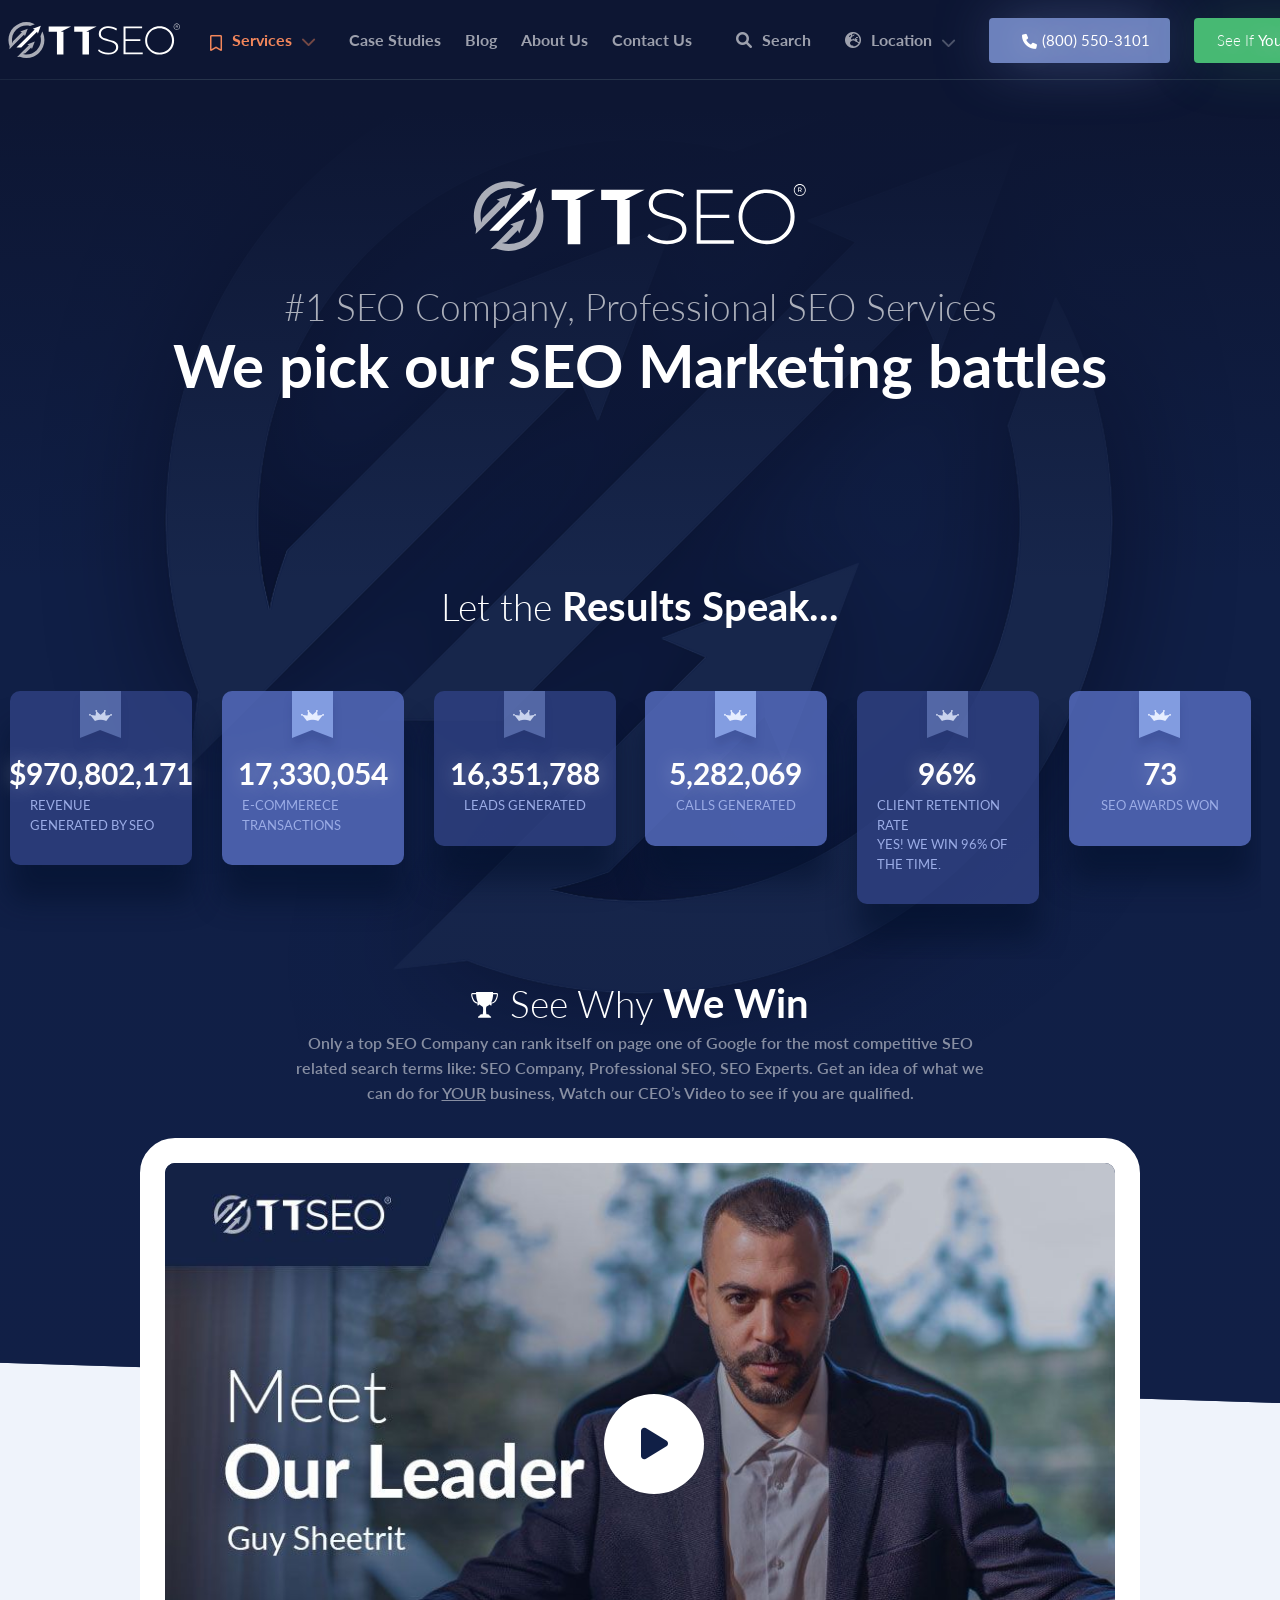
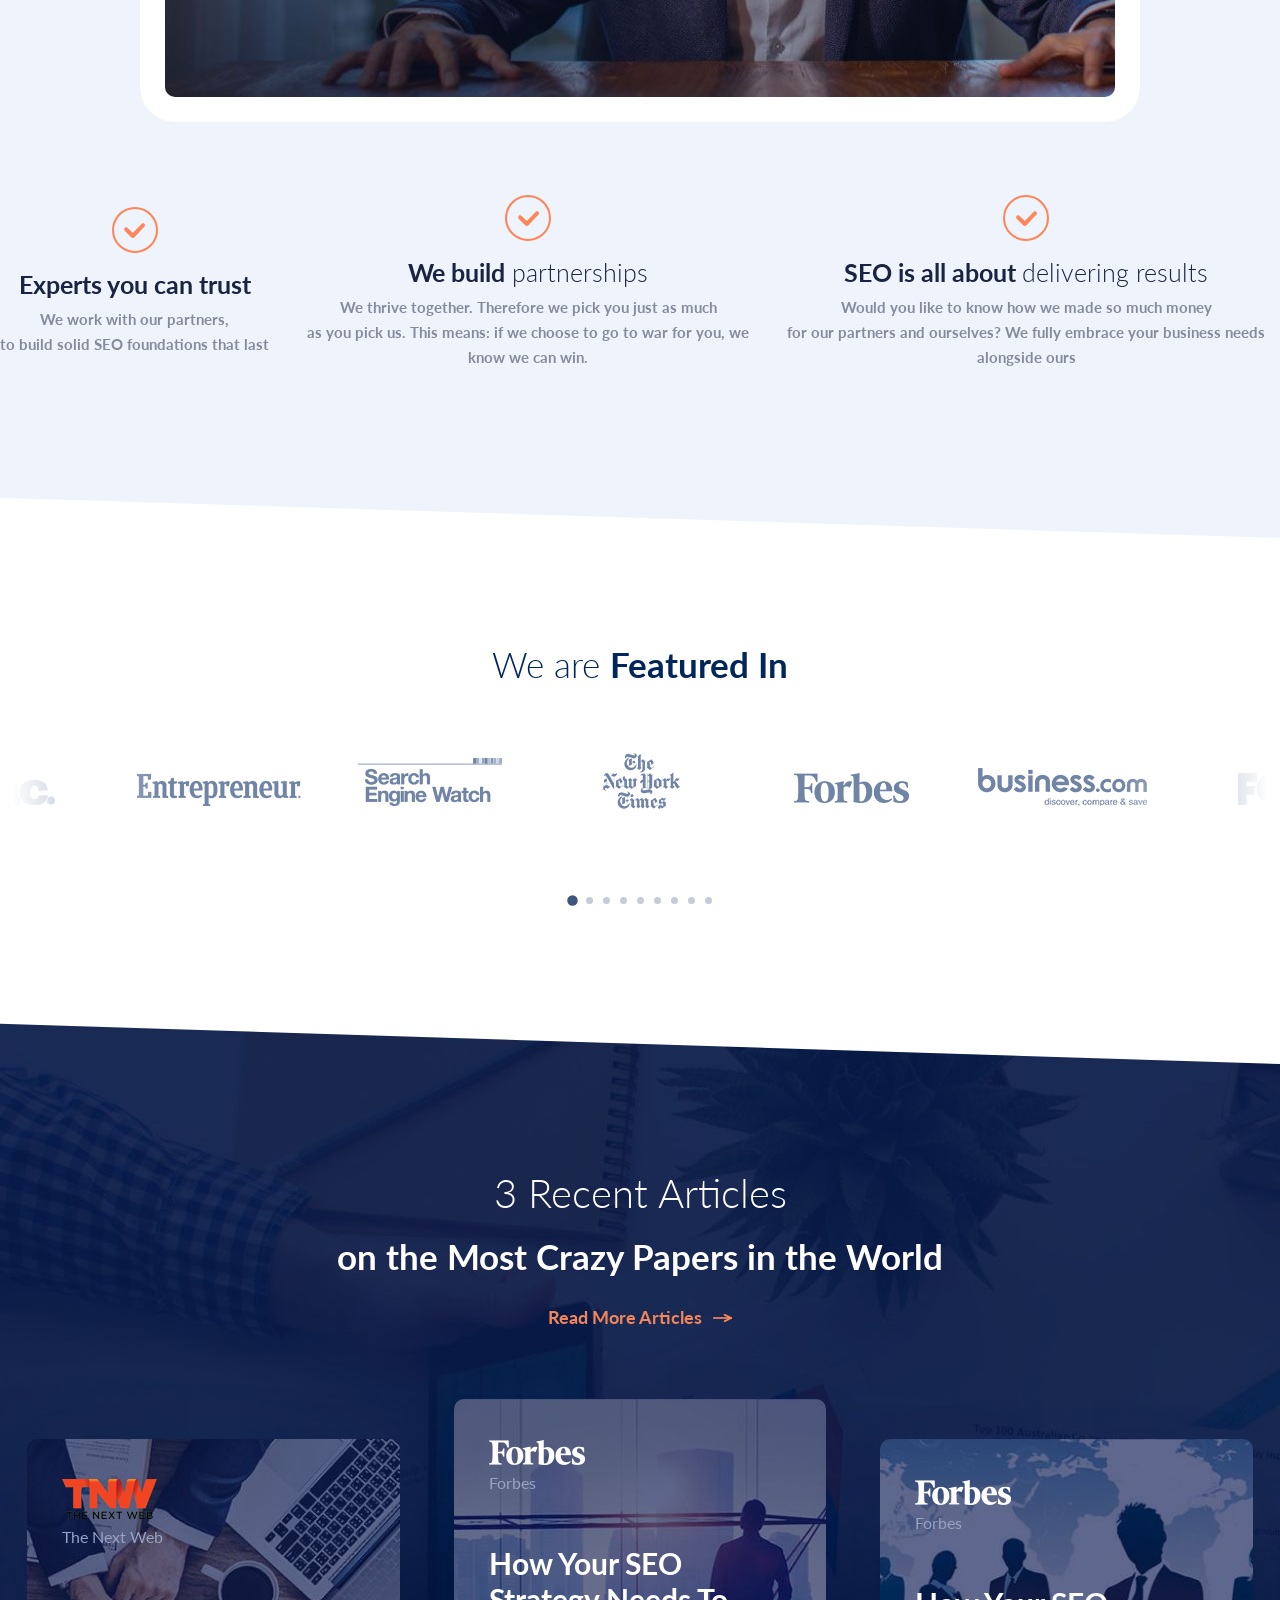
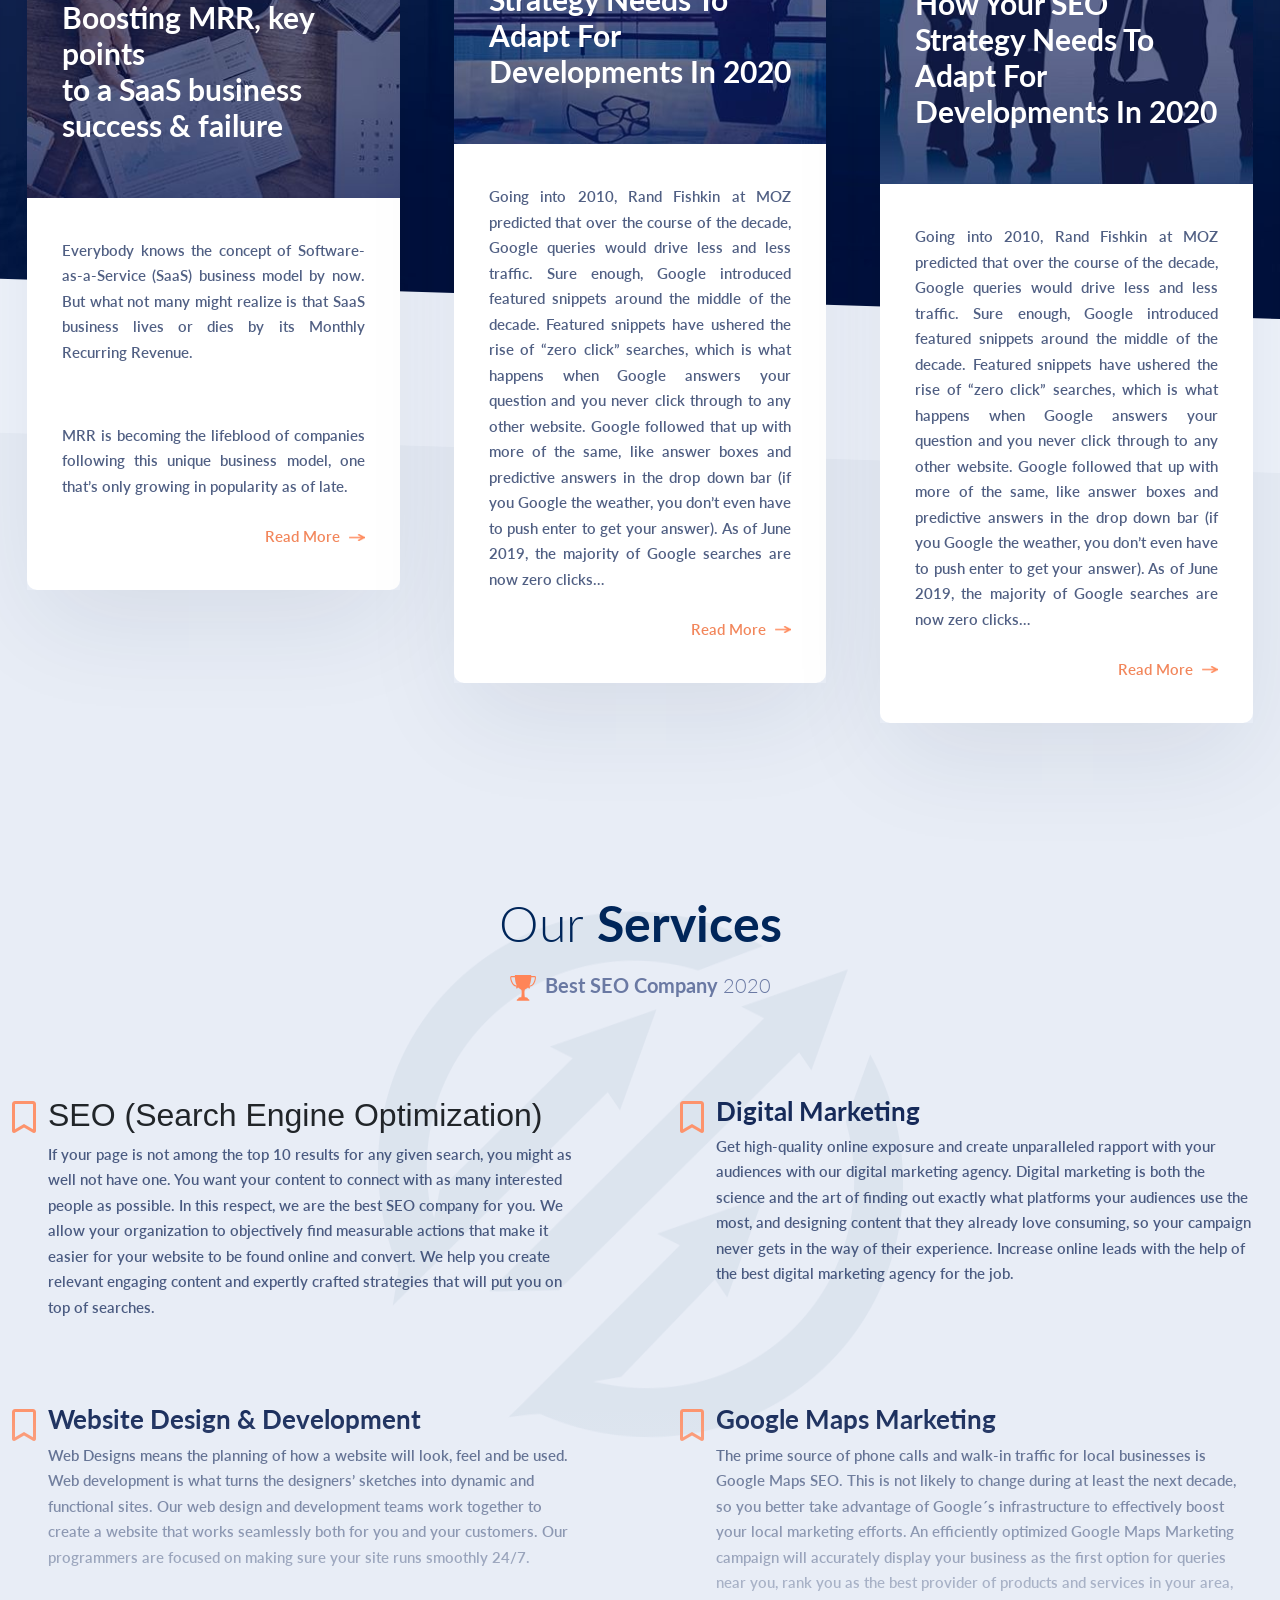
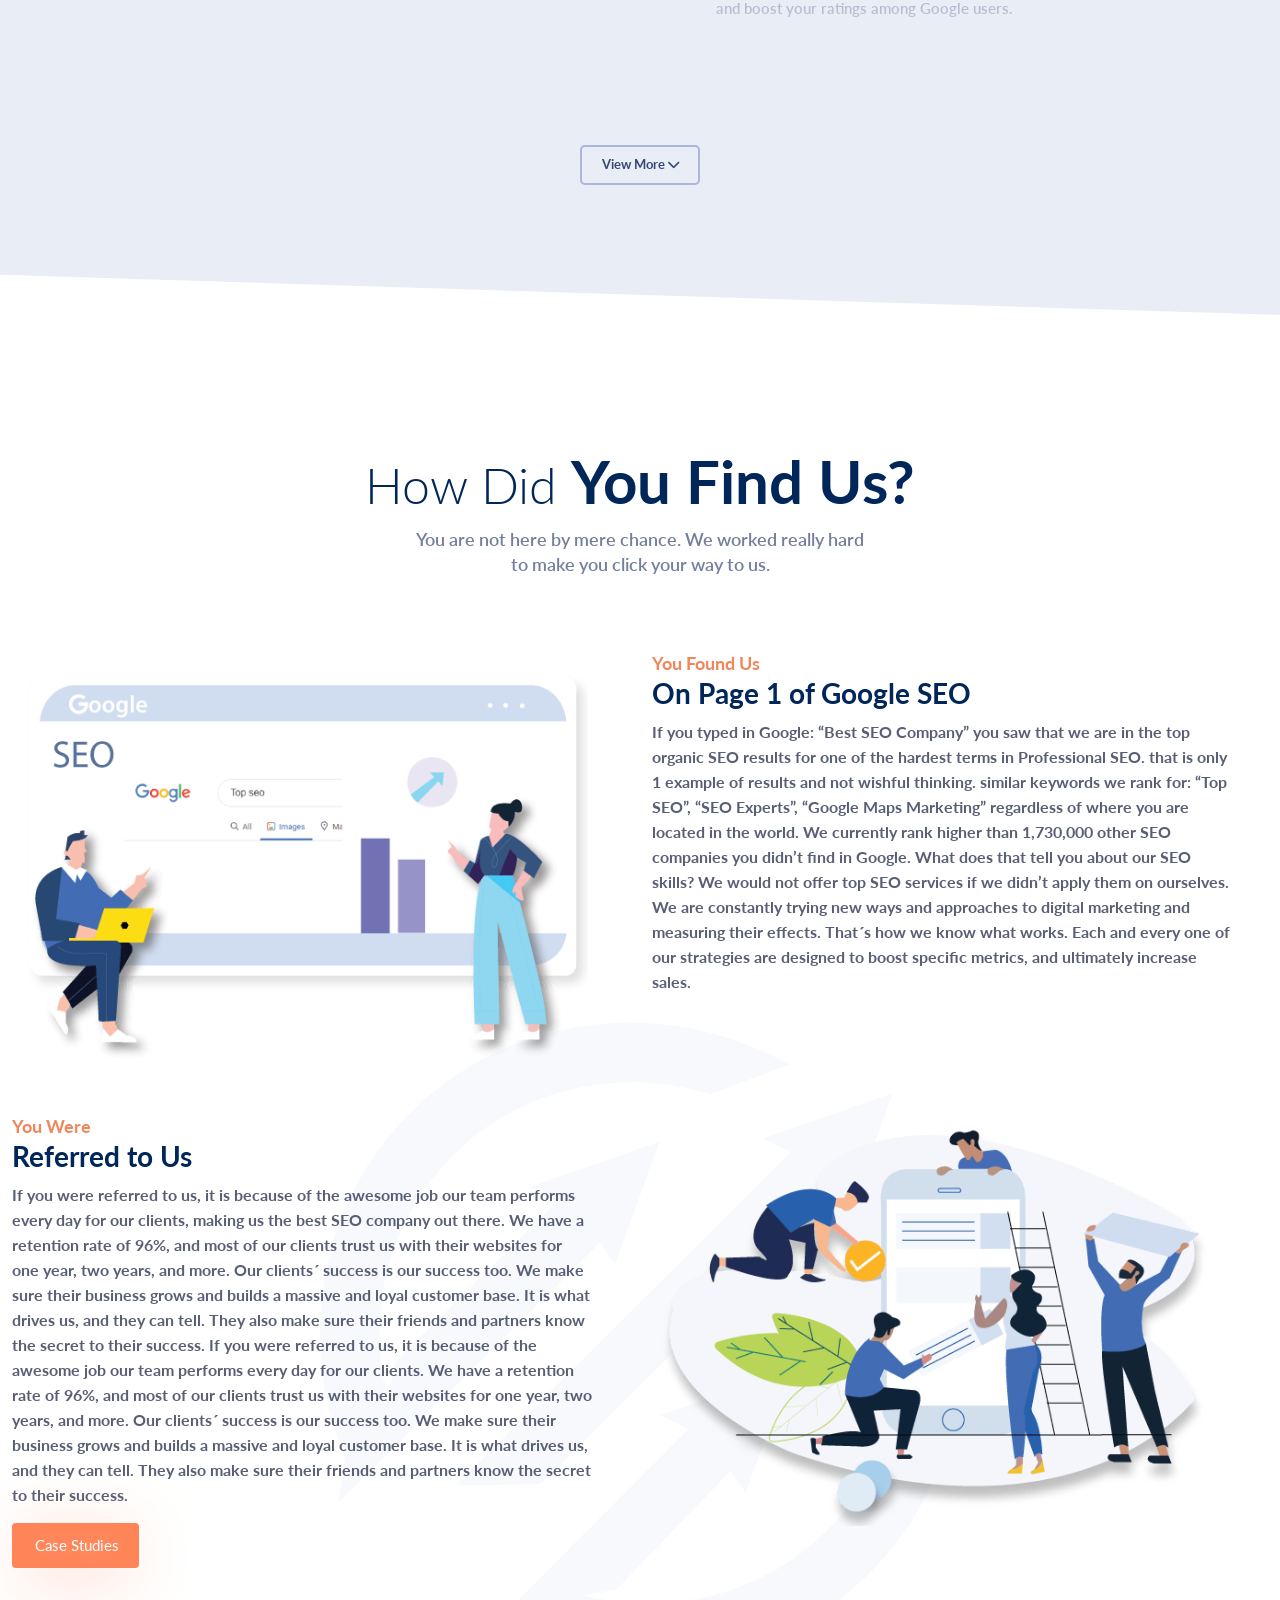
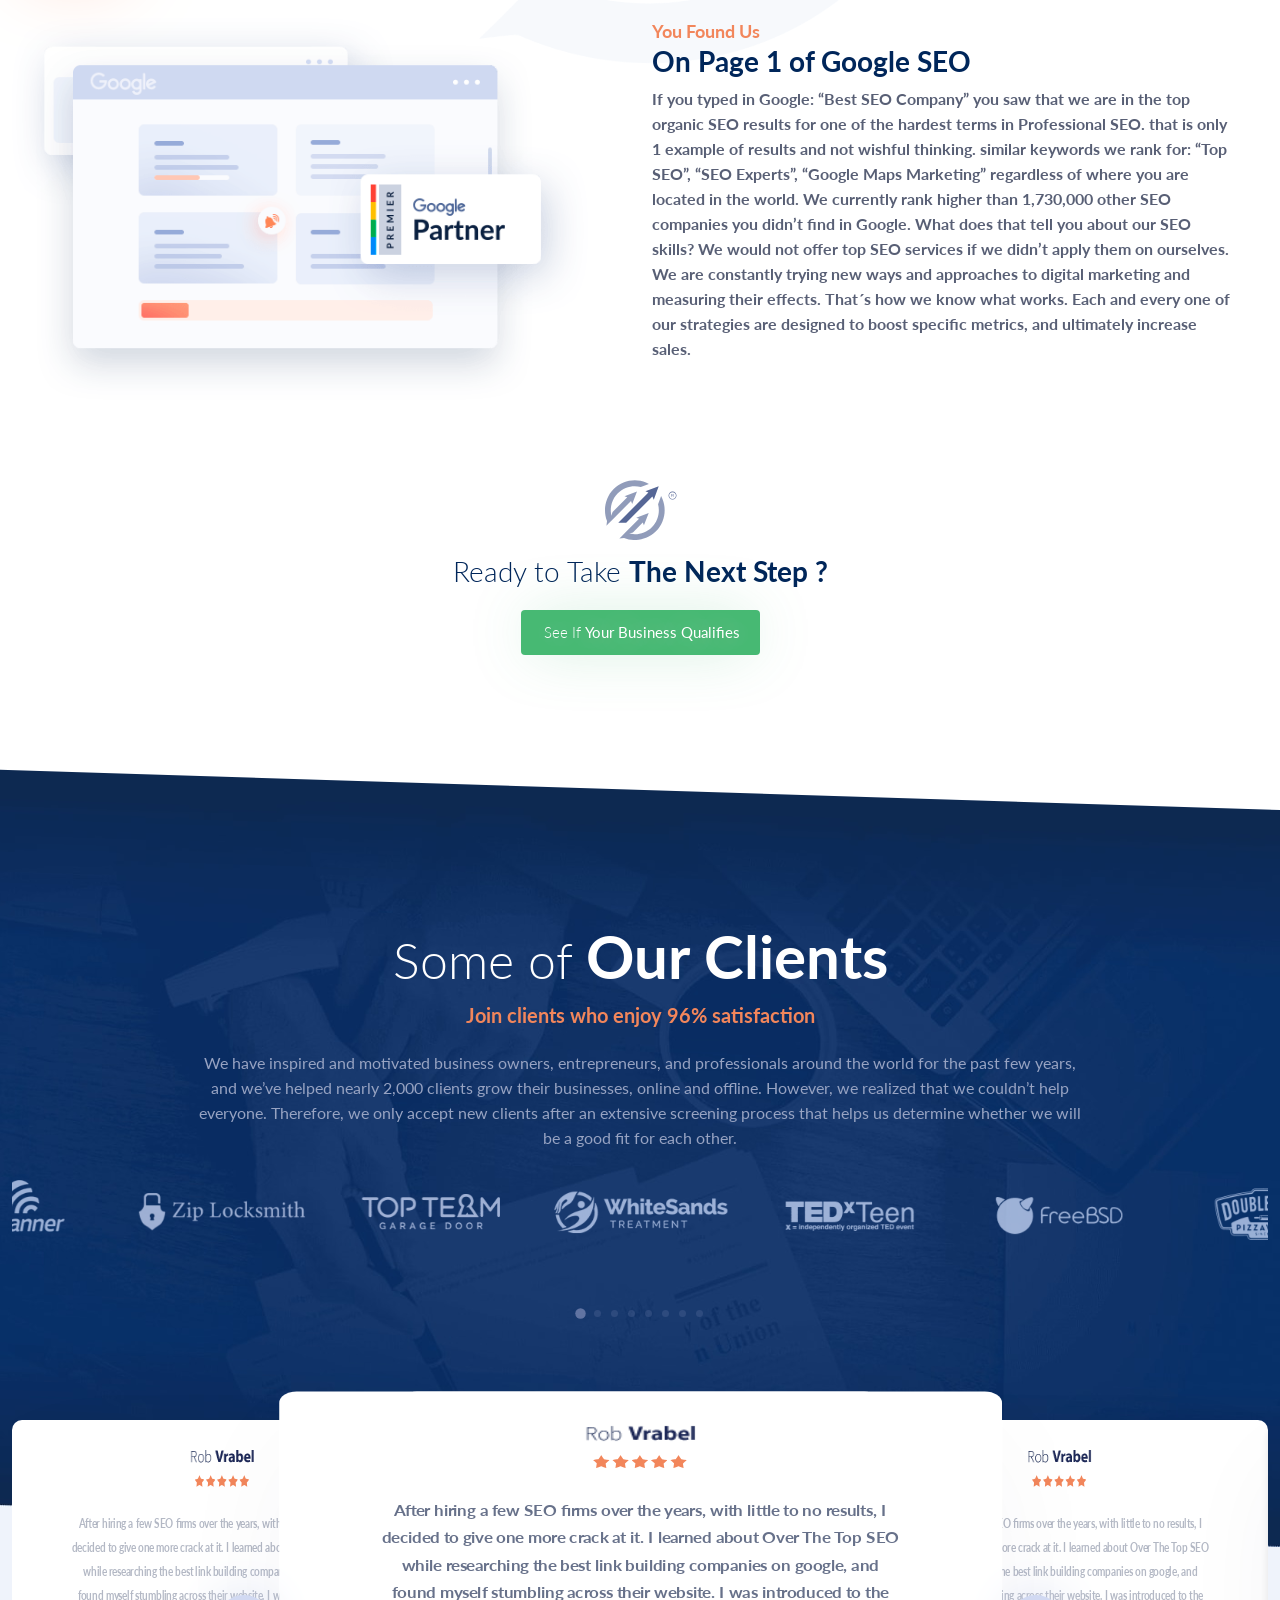
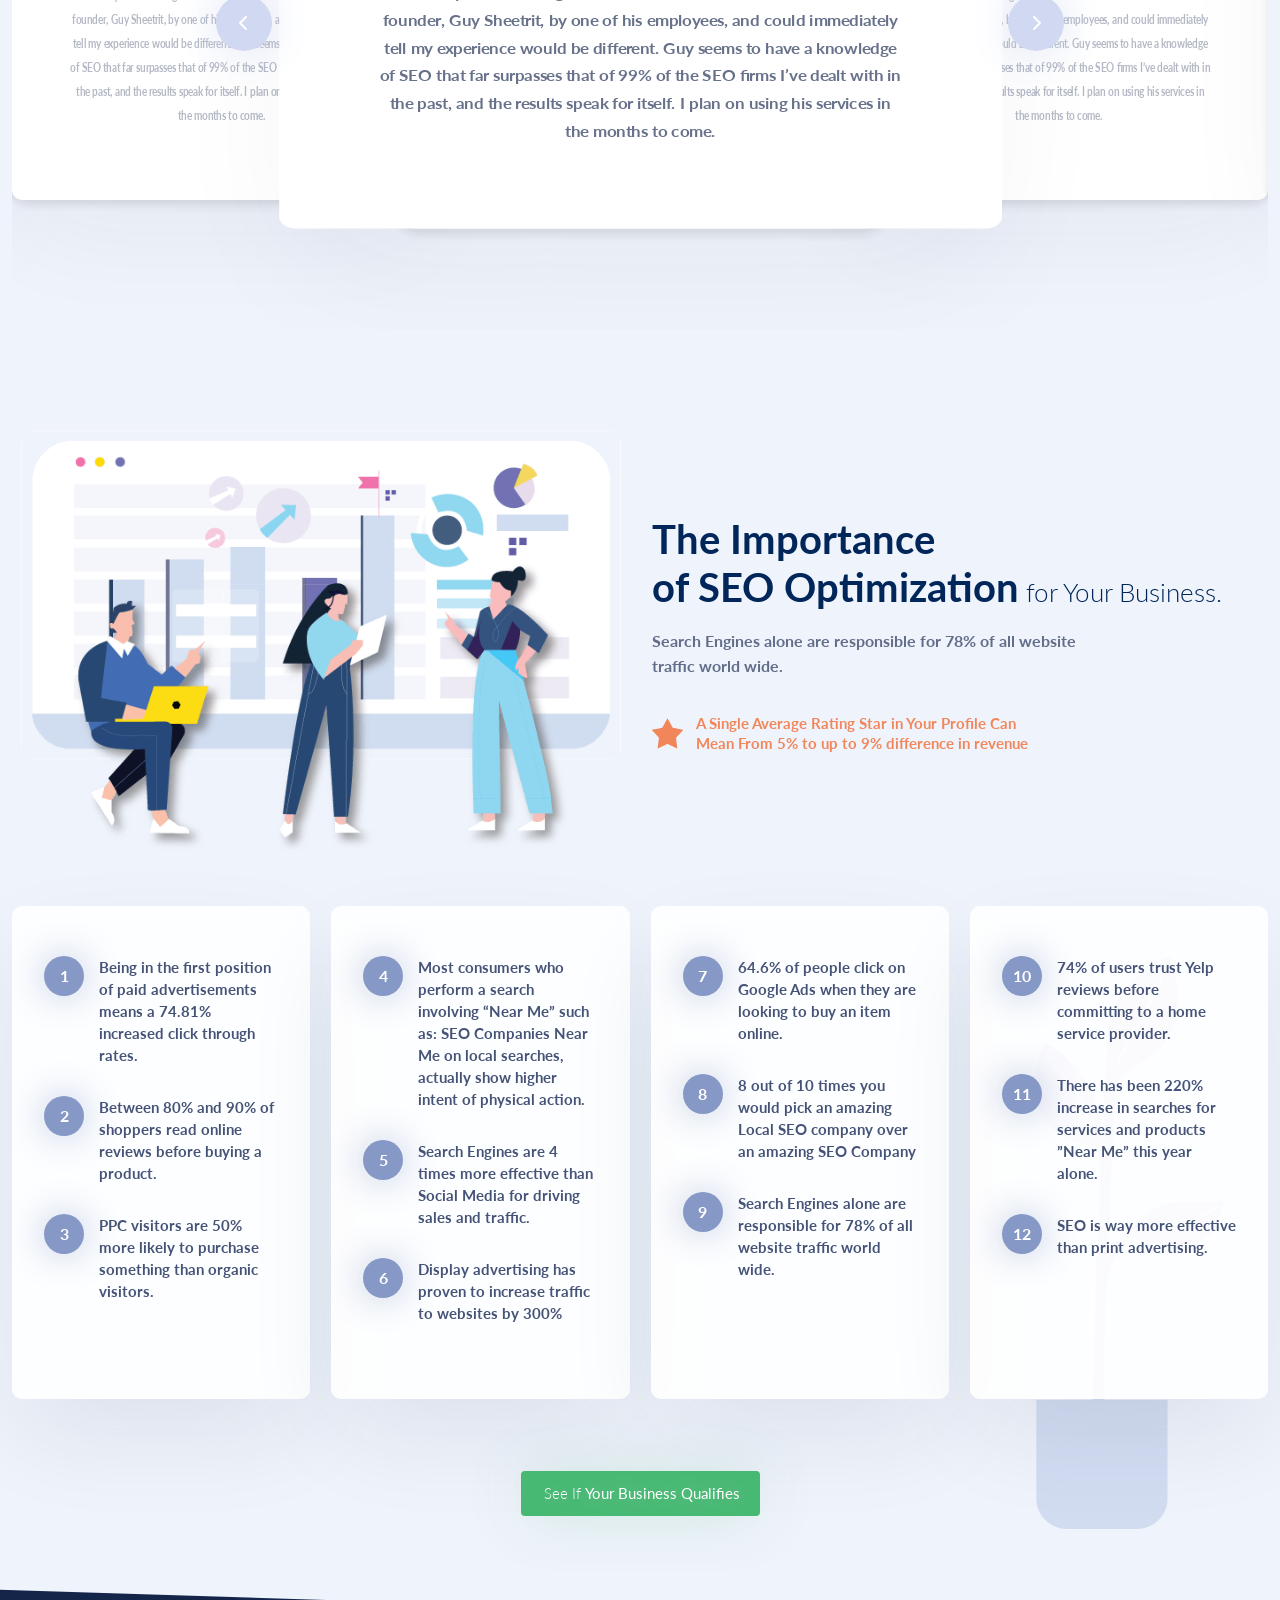
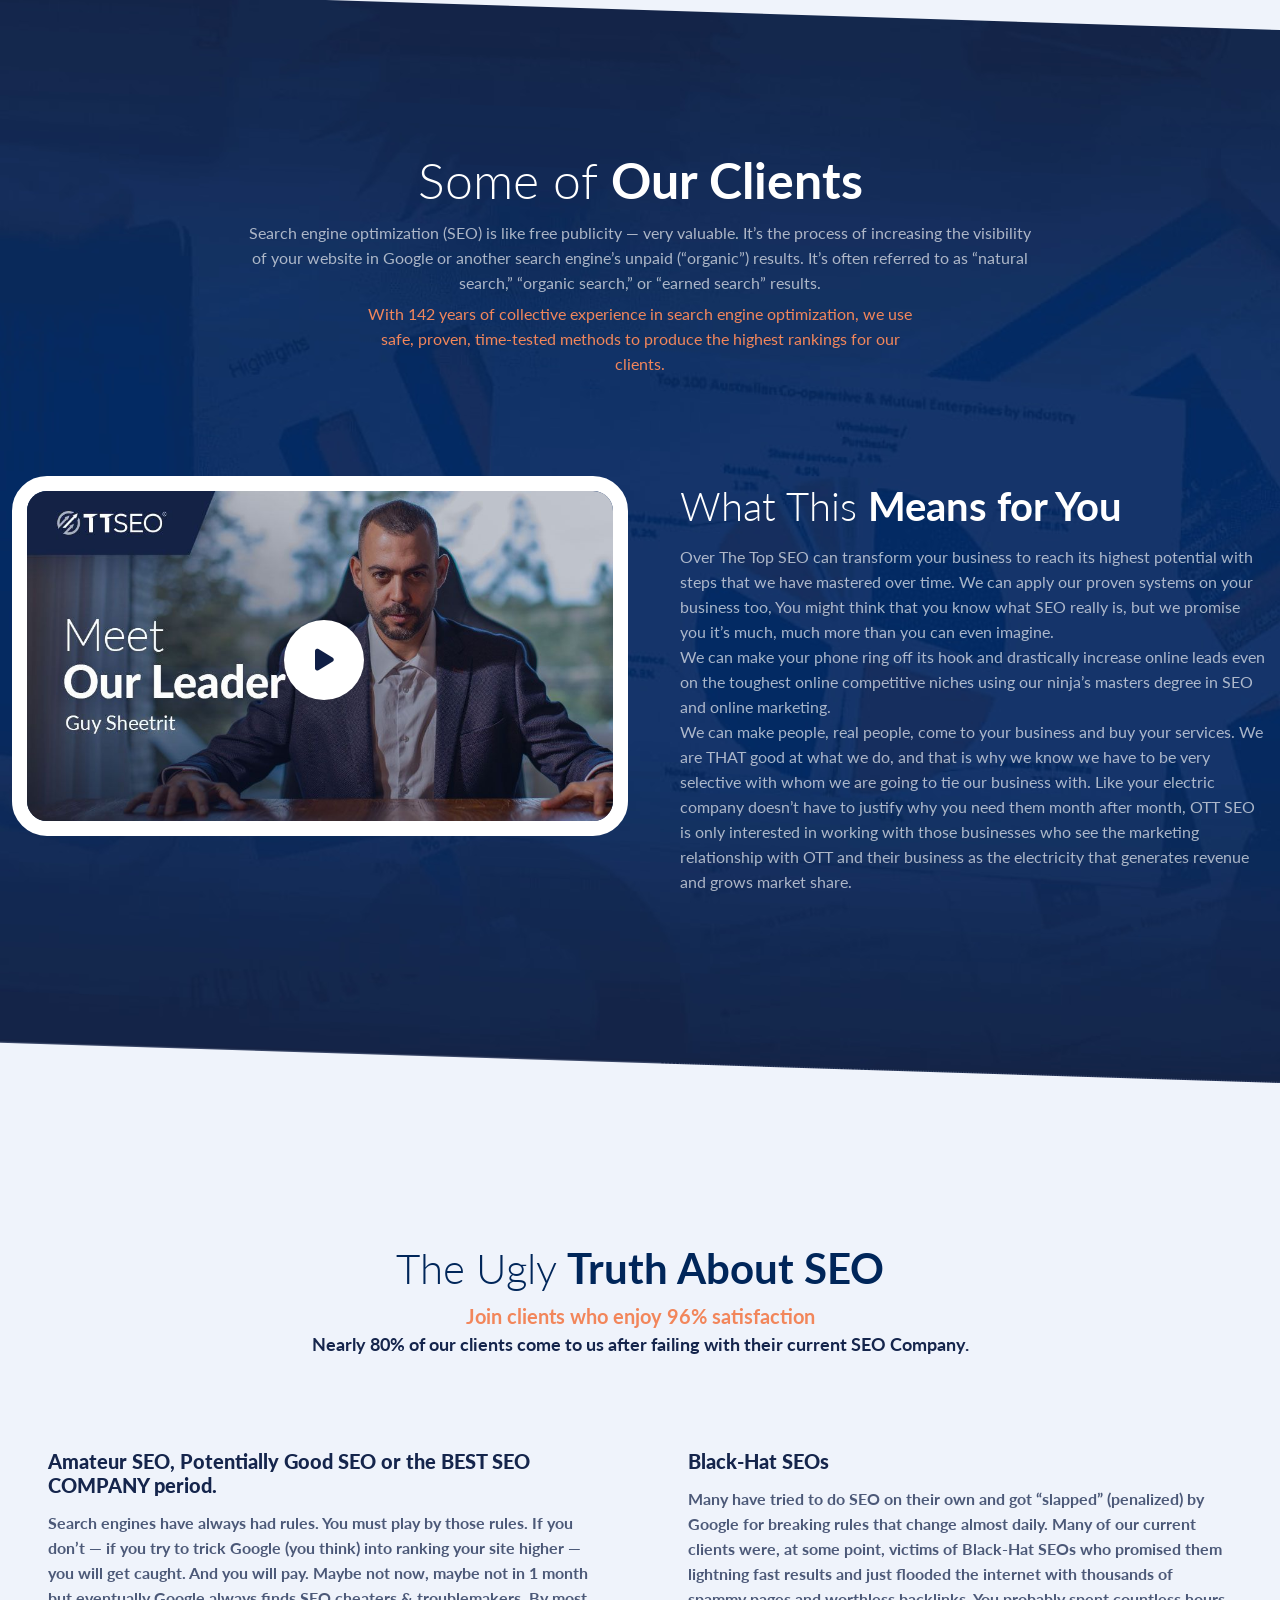
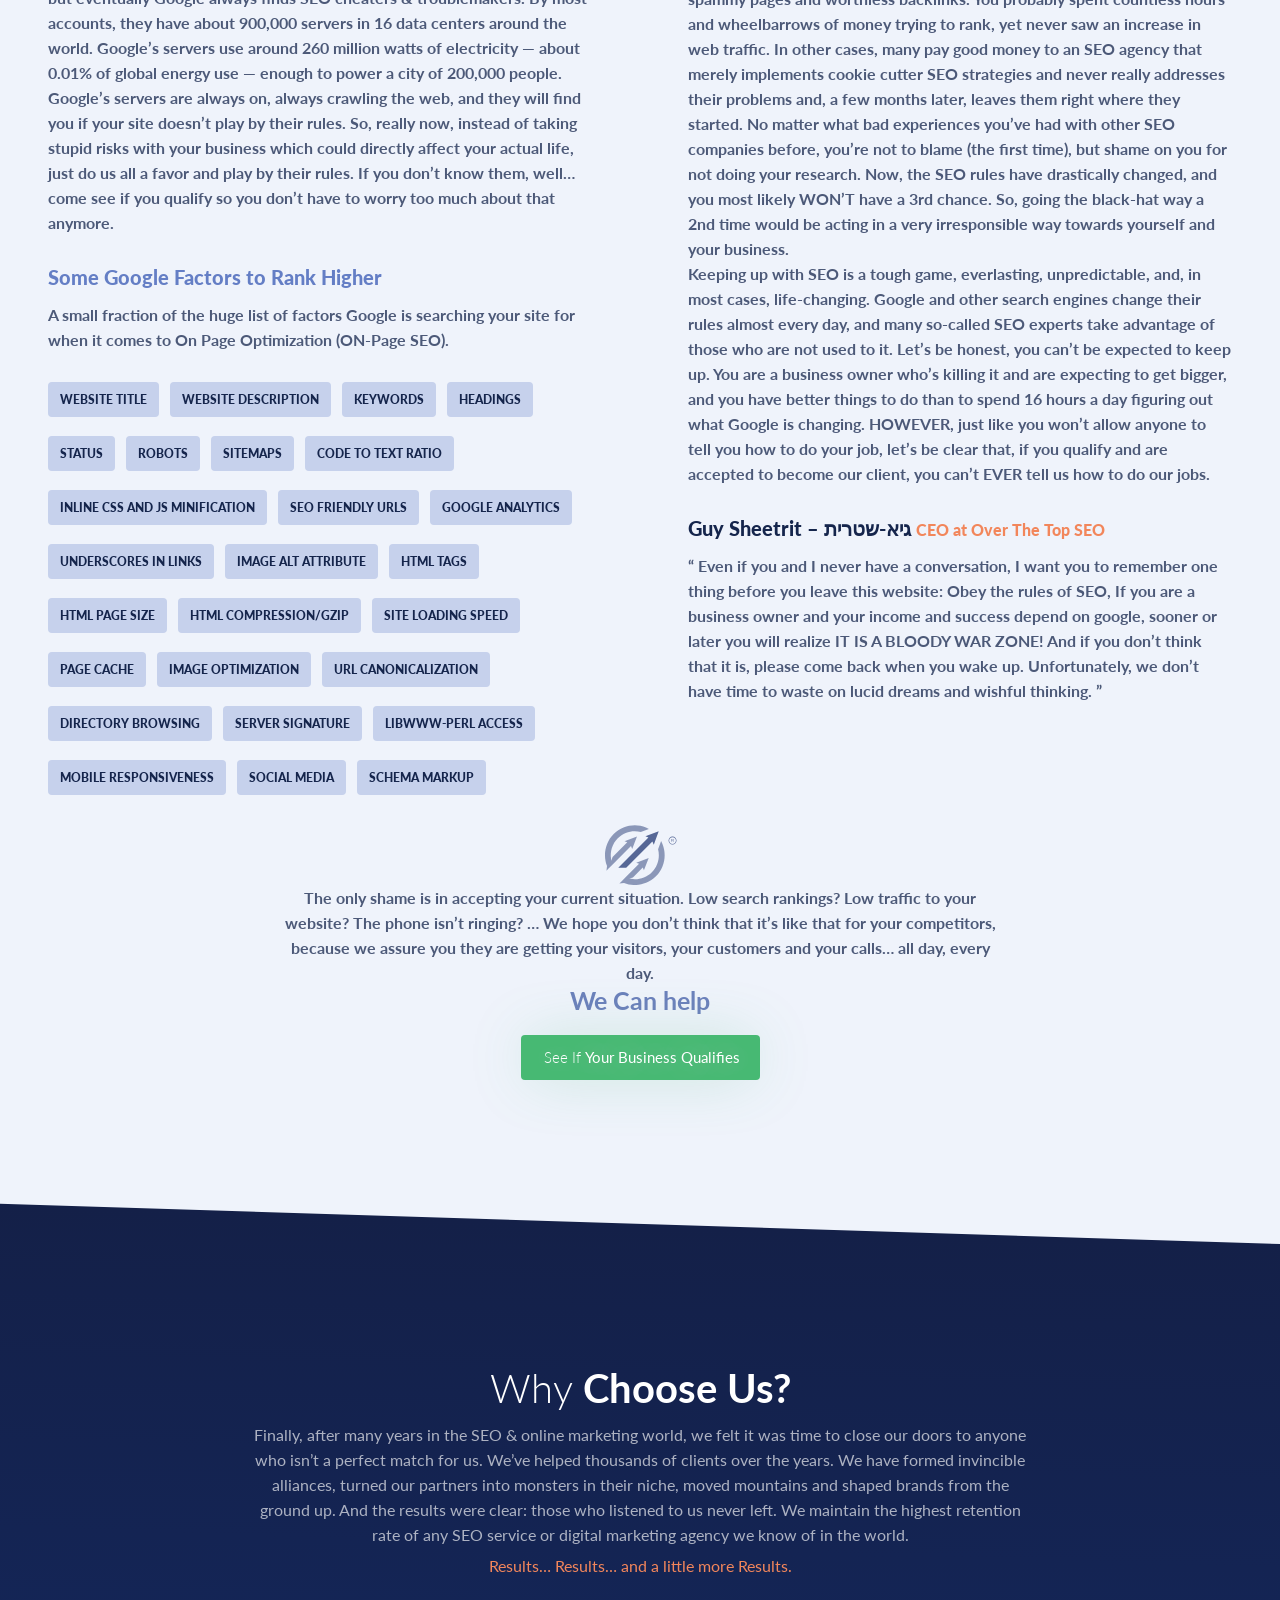
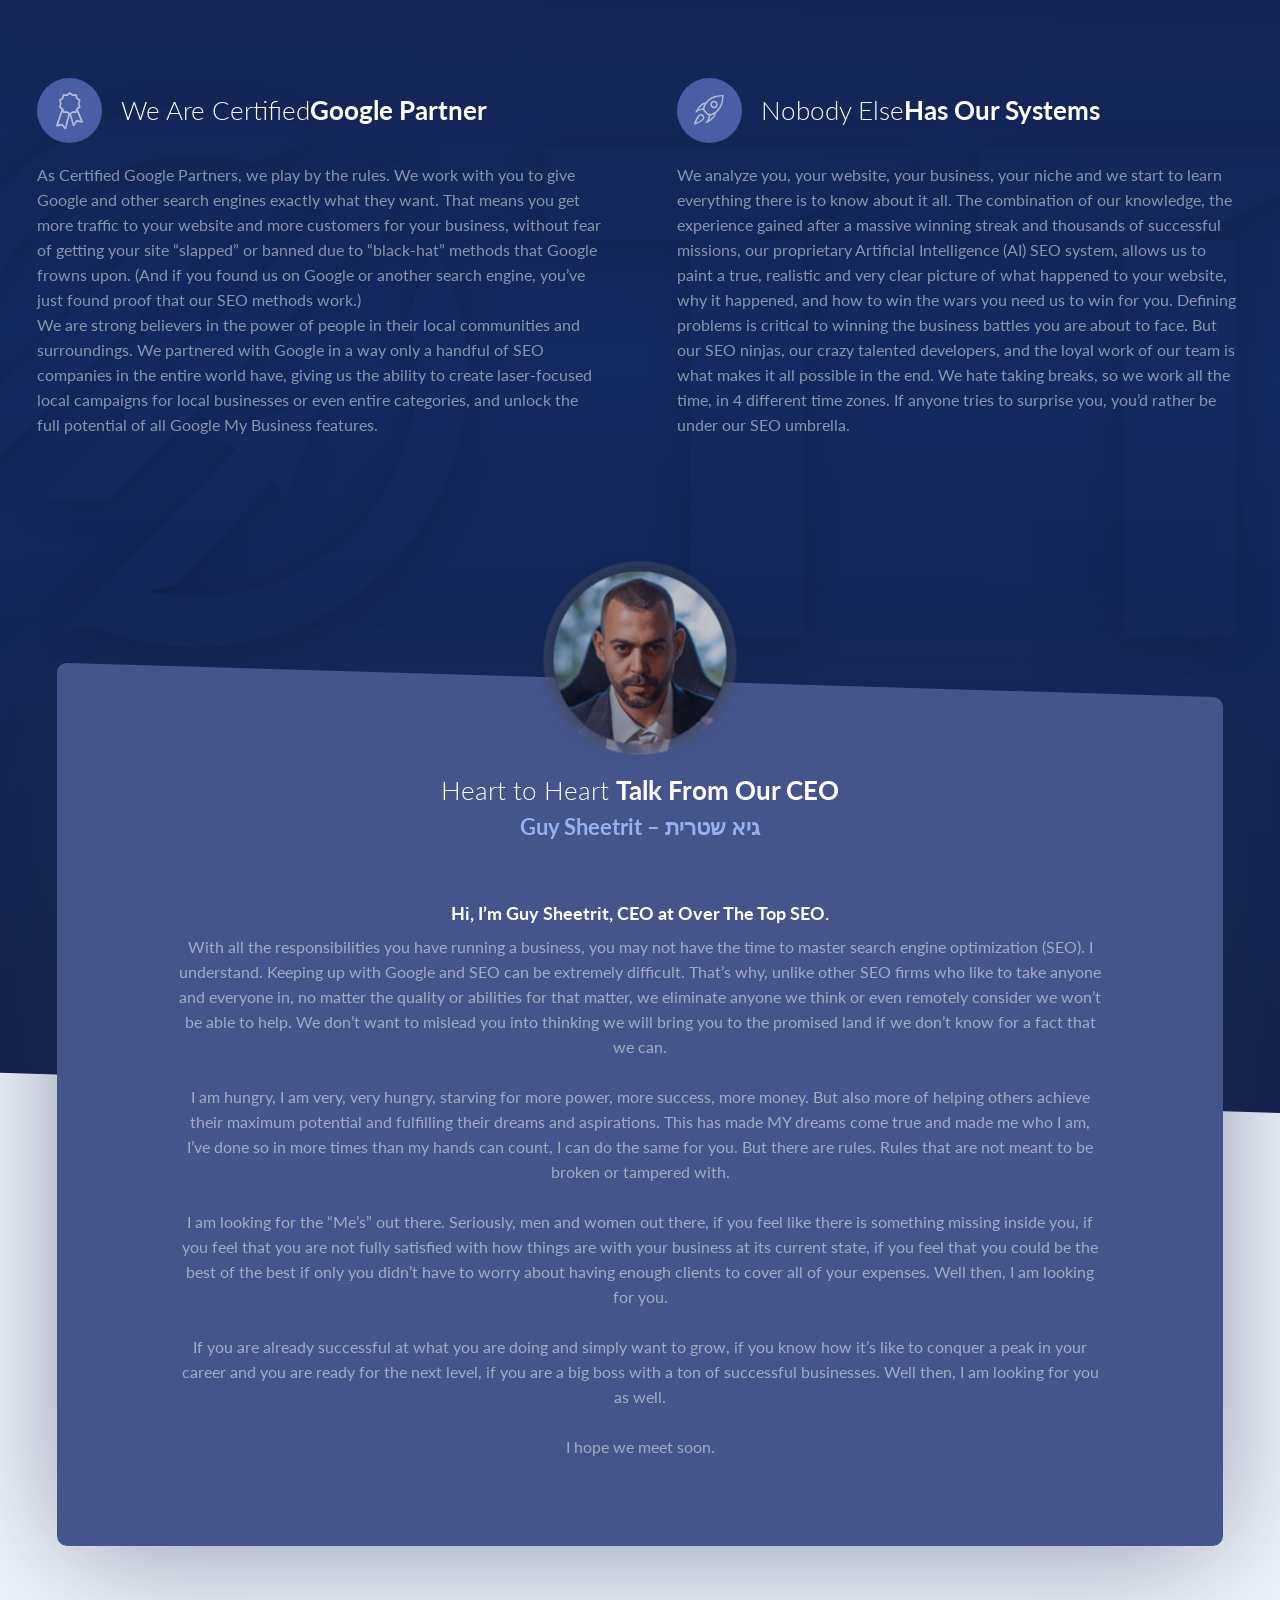
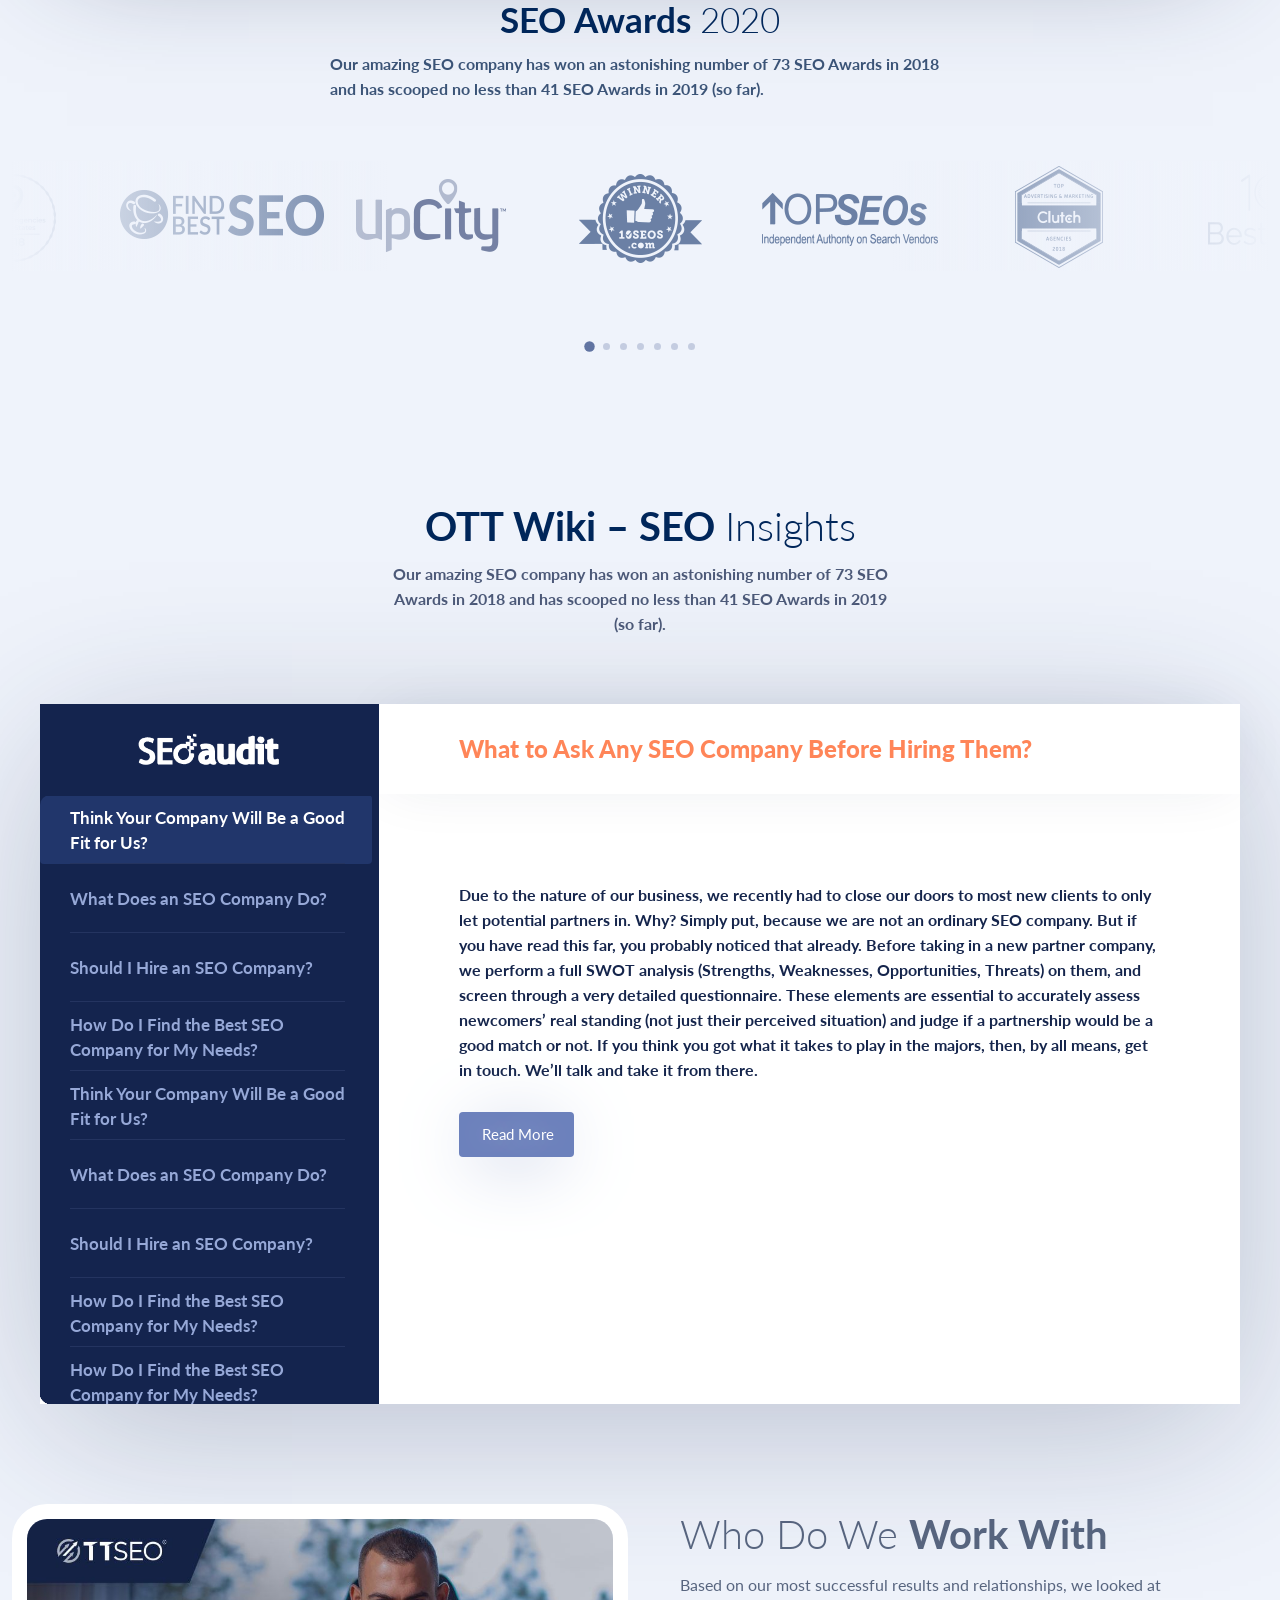
==== commit c90c648f: "white space" ====
--- a/index.html
+++ b/index.html
@@ -2675,7 +2675,7 @@
     <!-- section 17 ends  -->
 
     <!-- footer  -->
-    <footer class="footer">
+    <footer class="footer"> 
         <div class="footer-info">
             <div class="footer__g-partner">
                 <a href="https://www.google.com/partners/agency?id=3773644062" target="_blank" rel="noreferre">
